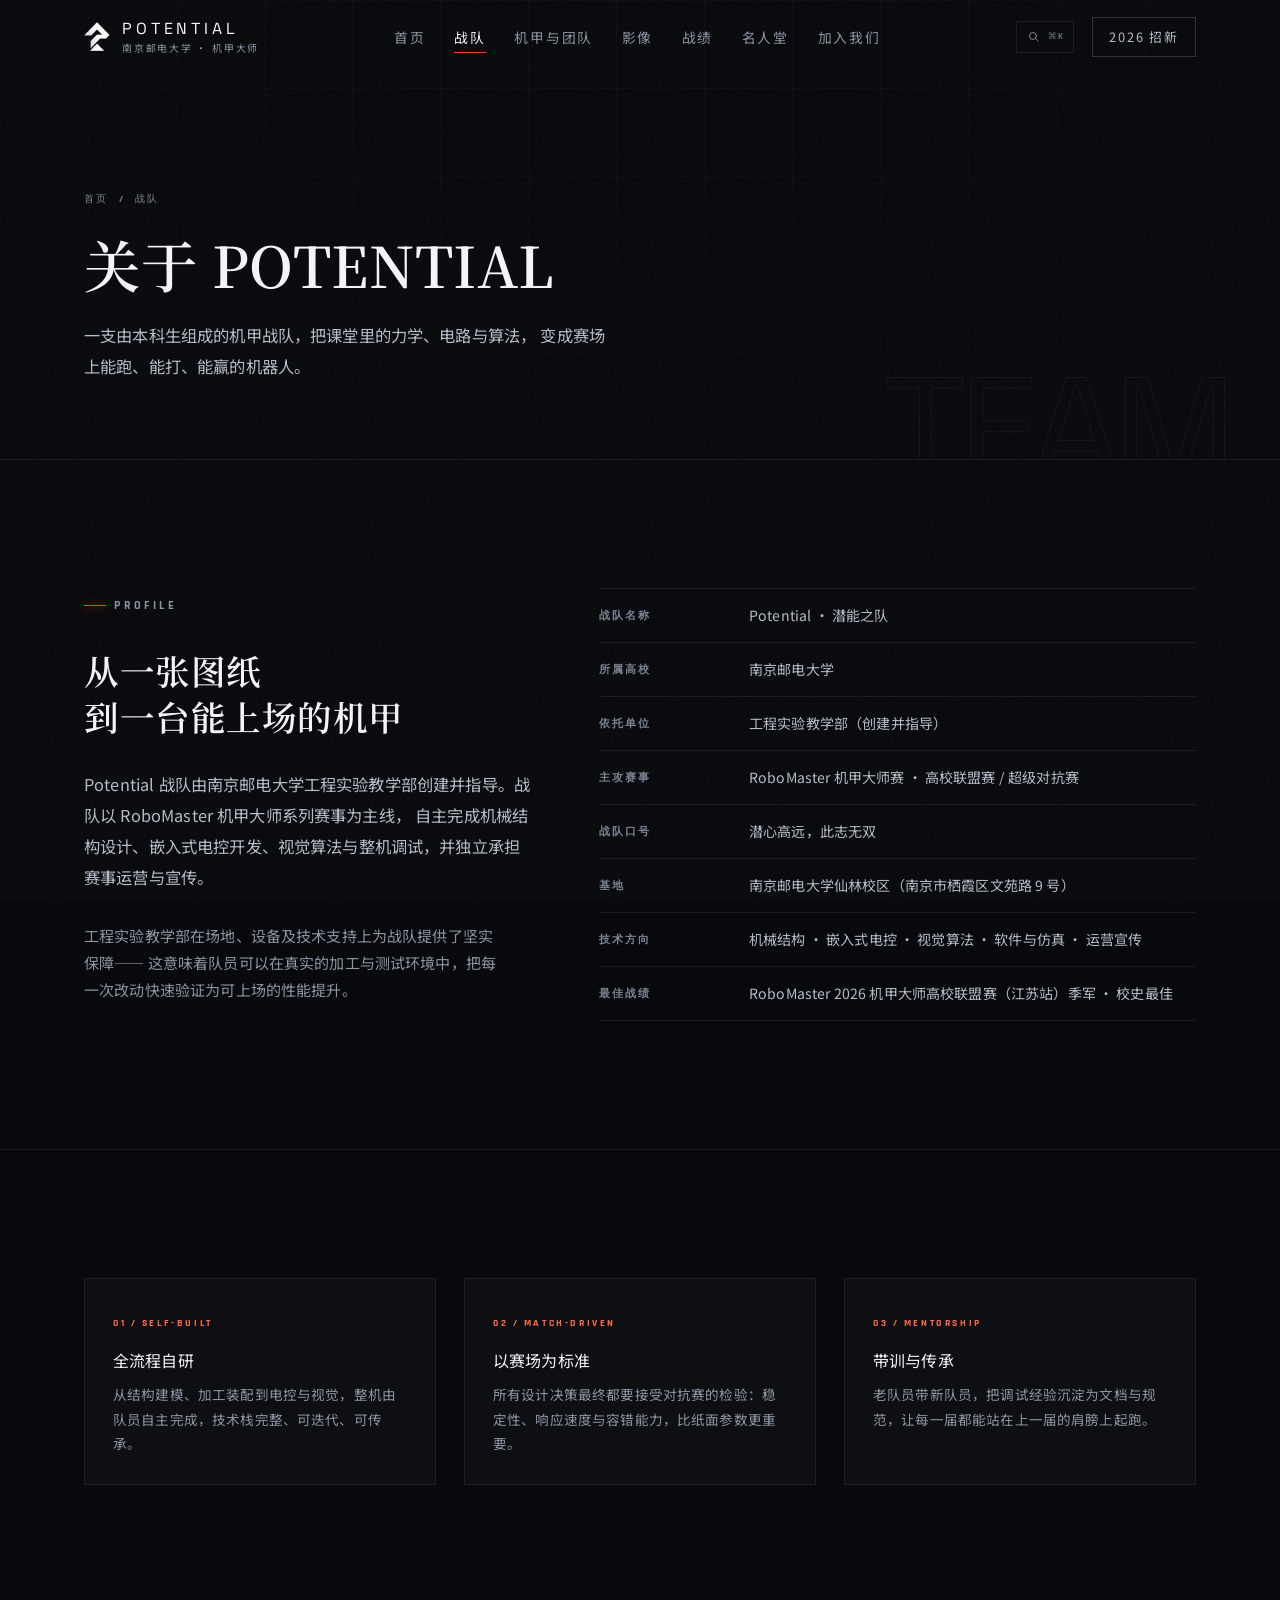
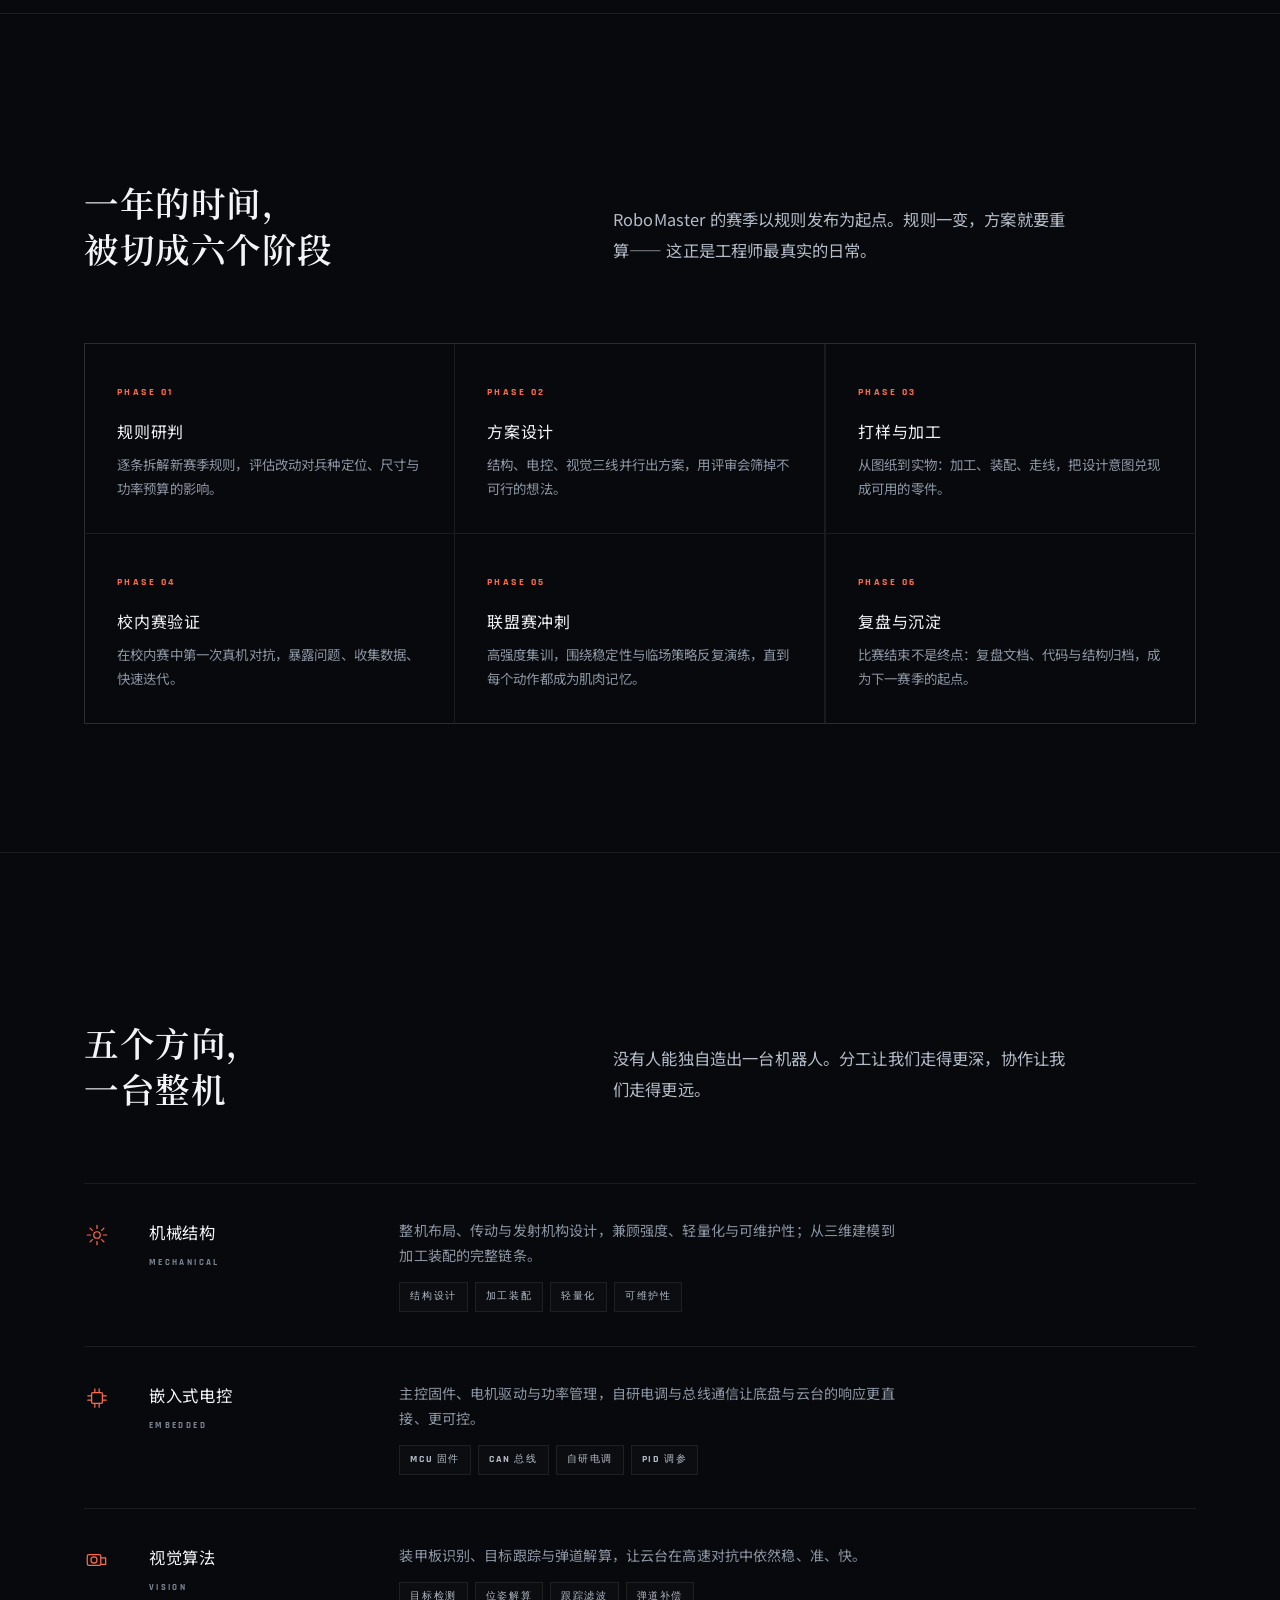
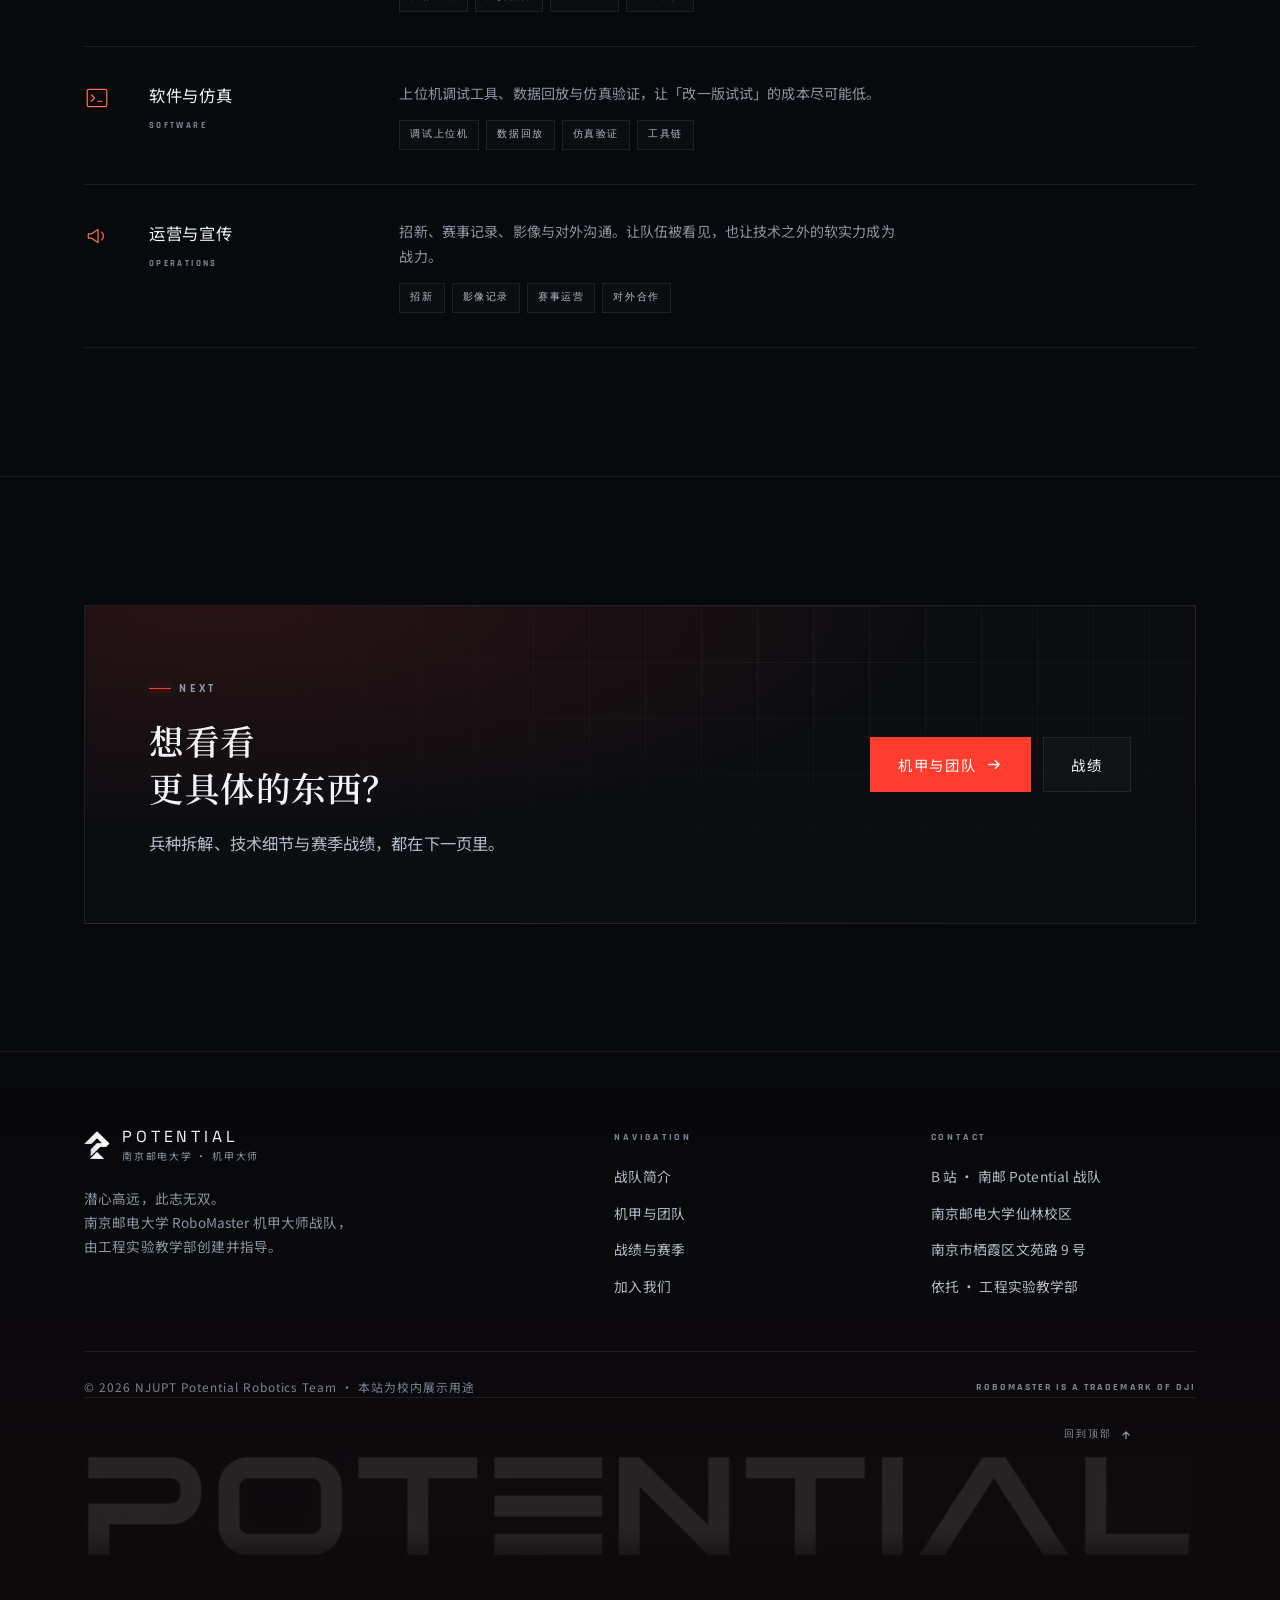
==== about.html @ e6efca3e "perf+a11y: remove CLS (hero layout final at first paint, reserve gallery height), image dimensions, " ====
<!DOCTYPE html>
<html lang="zh-CN">
<head>
<meta charset="utf-8" />
<meta name="viewport" content="width=device-width, initial-scale=1" />
<title>战队 · POTENTIAL 南京邮电大学机甲大师战队</title>
<meta name="description" content="POTENTIAL 战队简介：由南京邮电大学工程实验教学部创建并指导，全流程自研的 RoboMaster 机甲大师战队。技术方向、赛季节奏与组织方式。" />
<meta name="theme-color" content="#08090c" />
<meta property="og:title" content="战队 · POTENTIAL 南京邮电大学机甲大师战队" />
<meta property="og:description" content="POTENTIAL 战队简介：由南京邮电大学工程实验教学部创建并指导，全流程自研的 RoboMaster 机甲大师战队。技术方向、赛季节奏与组织方式。" />
<meta property="og:type" content="website" />
<meta property="og:site_name" content="POTENTIAL" />
<meta property="og:locale" content="zh_CN" />
<meta property="og:url" content="https://sharpry2006.github.io/Potential-Website/about.html" />
<meta property="og:image" content="https://sharpry2006.github.io/Potential-Website/assets/img/og-cover.jpg" />
<meta property="og:image:width" content="1200" />
<meta property="og:image:height" content="630" />
<meta property="og:image:alt" content="POTENTIAL · 南京邮电大学机甲大师战队" />
<meta name="twitter:card" content="summary_large_image" />
<meta name="twitter:title" content="战队 · POTENTIAL 南京邮电大学机甲大师战队" />
<meta name="twitter:description" content="POTENTIAL 战队简介：由南京邮电大学工程实验教学部创建并指导，全流程自研的 RoboMaster 机甲大师战队。技术方向、赛季节奏与组织方式。" />
<meta name="twitter:image" content="https://sharpry2006.github.io/Potential-Website/assets/img/og-cover.jpg" />
<link rel="canonical" href="https://sharpry2006.github.io/Potential-Website/about.html" />
<link rel="apple-touch-icon" href="assets/img/apple-touch-icon.png" />
<link rel="icon" href="data:image/svg+xml,%3Csvg xmlns='http://www.w3.org/2000/svg' viewBox='0 0 32 32'%3E%3Crect width='32' height='32' fill='%23090a0d'/%3E%3Cpath d='M9 24V8h7a5 5 0 0 1 0 10h-7' fill='none' stroke='%23ff3d2e' stroke-width='2.4' stroke-linecap='square'/%3E%3C/svg%3E" />
<link rel="preload" href="assets/fonts/ptsans-cn-regular.woff2" as="font" type="font/woff2" crossorigin />
<link rel="preload" href="assets/fonts/grotesk-latin.woff2" as="font" type="font/woff2" crossorigin />
<link rel="stylesheet" href="assets/css/style.css?v=3" />
</head>
<body>
<a class="skip-link" href="#main">跳到主要内容</a>
<div class="scroll-bar" aria-hidden="true"></div>

<header class="site-header">
  <div class="wrap">
    <nav class="nav" aria-label="主导航">
      <a class="brand" href="index.html" aria-label="POTENTIAL 战队首页">
        <img class="brand__mark" src="assets/img/logo-mark.png" alt="" width="26" height="29" />
        <span class="brand__text">
          <span class="brand__name">Potential</span>
          <span class="brand__sub">南京邮电大学 · 机甲大师</span>
        </span>
      </a>
      <ul class="nav__links">
        <li><a class="nav__link" href="index.html">首页</a></li>
        <li><a class="nav__link" href="about.html" aria-current="page">战队</a></li>
        <li><a class="nav__link" href="robots.html">机甲与团队</a></li>
        <li><a class="nav__link" href="gallery.html">影像</a></li>
        <li><a class="nav__link" href="results.html">战绩</a></li>
        <li><a class="nav__link" href="hall.html">名人堂</a></li>
        <li><a class="nav__link" href="join.html">加入我们</a></li>
      </ul>
      <div class="nav__end">
        <button class="nav__search" type="button" onclick="PotentialSearch.open()" aria-label="快速跳转">
          <svg viewBox="0 0 24 24" aria-hidden="true"><circle cx="11" cy="11" r="6.4"/><path d="M16 16l4.4 4.4"/></svg>
          <kbd>⌘K</kbd>
        </button>
        <a class="nav__cta" href="join.html">2026 招新</a>
        <button class="nav__toggle" type="button" aria-label="打开菜单" aria-expanded="false"><span></span></button>
      </div>
    </nav>
  </div>
</header>

<div class="nav__drawer" aria-label="移动端导航">
  <a href="index.html"><span>首页</span><span>01</span></a>
  <a href="about.html"><span>战队</span><span>02</span></a>
  <a href="robots.html"><span>机甲与团队</span><span>03</span></a>
  <a href="gallery.html"><span>影像</span><span>04</span></a>
  <a href="results.html"><span>战绩</span><span>05</span></a>
  <a href="hall.html"><span>名人堂</span><span>06</span></a>
  <a href="join.html"><span>加入我们</span><span>07</span></a>
</div>
<div class="page">
<main id="main">

  <section class="page-hero" data-watermark="Team">
    <div class="wrap">
      <div class="page-hero__inner">
        <nav class="crumbs" aria-label="面包屑">
          <a href="index.html">首页</a><span>/</span><span>战队</span>
        </nav>
        <h1 class="h1">关于 POTENTIAL</h1>
        <p class="lead page-hero__lead">
          一支由本科生组成的机甲战队，把课堂里的力学、电路与算法，
          变成赛场上能跑、能打、能赢的机器人。
        </p>
      </div>
    </div>
  </section>

  <section class="section">
    <div class="wrap">
      <div class="split">
        <div>
          <p class="eyebrow" data-reveal>Profile</p>
          <h2 class="h2 mt-m" data-reveal data-reveal-delay="60">从一张图纸<br />到一台能上场的机甲</h2>
          <p class="lead mt-m" data-reveal data-reveal-delay="120">
            Potential 战队由南京邮电大学工程实验教学部创建并指导。战队以 RoboMaster 机甲大师系列赛事为主线，
            自主完成机械结构设计、嵌入式电控开发、视觉算法与整机调试，并独立承担赛事运营与宣传。
          </p>
          <p class="mt-m dim" data-reveal data-reveal-delay="180" style="max-width:52ch">
            工程实验教学部在场地、设备及技术支持上为战队提供了坚实保障——
            这意味着队员可以在真实的加工与测试环境中，把每一次改动快速验证为可上场的性能提升。
          </p>
        </div>
        <ul class="spec-list" data-reveal data-reveal-delay="120">
          <li><b>战队名称</b><span>Potential · 潜能之队</span></li>
          <li><b>所属高校</b><span>南京邮电大学</span></li>
          <li><b>依托单位</b><span>工程实验教学部（创建并指导）</span></li>
          <li><b>主攻赛事</b><span>RoboMaster 机甲大师赛 · 高校联盟赛 / 超级对抗赛</span></li>
          <li><b>战队口号</b><span>潜心高远，此志无双</span></li>
          <li><b>基地</b><span>南京邮电大学仙林校区（南京市栖霞区文苑路 9 号）</span></li>
          <li><b>技术方向</b><span>机械结构 · 嵌入式电控 · 视觉算法 · 软件与仿真 · 运营宣传</span></li>
          <li><b>最佳战绩</b><span>RoboMaster 2026 机甲大师高校联盟赛（江苏站）季军 · 校史最佳</span></li>
        </ul>
      </div>
    </div>
  </section>

  <section class="section section--line">
    <div class="wrap">
      <div class="feature-row">
        <div class="feature" data-reveal>
          <span class="feature__k">01 / Self-built</span>
          <h3>全流程自研</h3>
          <p>从结构建模、加工装配到电控与视觉，整机由队员自主完成，技术栈完整、可迭代、可传承。</p>
        </div>
        <div class="feature" data-reveal data-reveal-delay="70">
          <span class="feature__k">02 / Match-driven</span>
          <h3>以赛场为标准</h3>
          <p>所有设计决策最终都要接受对抗赛的检验：稳定性、响应速度与容错能力，比纸面参数更重要。</p>
        </div>
        <div class="feature" data-reveal data-reveal-delay="140">
          <span class="feature__k">03 / Mentorship</span>
          <h3>带训与传承</h3>
          <p>老队员带新队员，把调试经验沉淀为文档与规范，让每一届都能站在上一届的肩膀上起跑。</p>
        </div>
      </div>
    </div>
  </section>

  <section class="section section--line">
    <div class="wrap">
      <div class="sec-head">
        <div>
          <span class="sec-head__index" data-reveal>赛季节奏</span>
          <h2 class="h2" data-reveal data-reveal-delay="60">一年的时间，<br />被切成六个阶段</h2>
        </div>
        <div class="sec-head__right">
          <p class="lead" data-reveal data-reveal-delay="120">
            RoboMaster 的赛季以规则发布为起点。规则一变，方案就要重算——
            这正是工程师最真实的日常。
          </p>
        </div>
      </div>

      <div class="steps">
        <div class="step" data-reveal><span class="step__no">PHASE 01</span><h3>规则研判</h3><p>逐条拆解新赛季规则，评估改动对兵种定位、尺寸与功率预算的影响。</p></div>
        <div class="step" data-reveal data-reveal-delay="50"><span class="step__no">PHASE 02</span><h3>方案设计</h3><p>结构、电控、视觉三线并行出方案，用评审会筛掉不可行的想法。</p></div>
        <div class="step" data-reveal data-reveal-delay="100"><span class="step__no">PHASE 03</span><h3>打样与加工</h3><p>从图纸到实物：加工、装配、走线，把设计意图兑现成可用的零件。</p></div>
        <div class="step" data-reveal><span class="step__no">PHASE 04</span><h3>校内赛验证</h3><p>在校内赛中第一次真机对抗，暴露问题、收集数据、快速迭代。</p></div>
        <div class="step" data-reveal data-reveal-delay="50"><span class="step__no">PHASE 05</span><h3>联盟赛冲刺</h3><p>高强度集训，围绕稳定性与临场策略反复演练，直到每个动作都成为肌肉记忆。</p></div>
        <div class="step" data-reveal data-reveal-delay="100"><span class="step__no">PHASE 06</span><h3>复盘与沉淀</h3><p>比赛结束不是终点：复盘文档、代码与结构归档，成为下一赛季的起点。</p></div>
      </div>
    </div>
  </section>

  <section class="section section--line">
    <div class="wrap">
      <div class="sec-head">
        <div>
          <span class="sec-head__index" data-reveal>技术方向</span>
          <h2 class="h2" data-reveal data-reveal-delay="60">五个方向，<br />一台整机</h2>
        </div>
        <div class="sec-head__right">
          <p class="lead" data-reveal data-reveal-delay="120">
            没有人能独自造出一台机器人。分工让我们走得更深，协作让我们走得更远。
          </p>
        </div>
      </div>
      <div>
        <div class="disc" data-reveal>
          <span class="disc__icon"><svg viewBox="0 0 24 24" aria-hidden="true"><circle cx="12" cy="12" r="3"/><path d="M12 3v3M12 18v3M3 12h3M18 12h3M5.6 5.6l2.1 2.1M16.3 16.3l2.1 2.1M18.4 5.6l-2.1 2.1M7.7 16.3l-2.1 2.1"/></svg></span>
          <div class="disc__name"><h3>机械结构</h3><span>Mechanical</span></div>
          <div class="disc__body">
            <p>整机布局、传动与发射机构设计，兼顾强度、轻量化与可维护性；从三维建模到加工装配的完整链条。</p>
            <div class="chips"><span class="chip">结构设计</span><span class="chip">加工装配</span><span class="chip">轻量化</span><span class="chip">可维护性</span></div>
          </div>
        </div>
        <div class="disc" data-reveal>
          <span class="disc__icon"><svg viewBox="0 0 24 24" aria-hidden="true"><rect x="7" y="7" width="10" height="10" rx="1.2"/><path d="M10 3.5v3.5M14 3.5v3.5M10 17v3.5M14 17v3.5M3.5 10H7M3.5 14H7M17 10h3.5M17 14h3.5"/></svg></span>
          <div class="disc__name"><h3>嵌入式电控</h3><span>Embedded</span></div>
          <div class="disc__body">
            <p>主控固件、电机驱动与功率管理，自研电调与总线通信让底盘与云台的响应更直接、更可控。</p>
            <div class="chips"><span class="chip">MCU 固件</span><span class="chip">CAN 总线</span><span class="chip">自研电调</span><span class="chip">PID 调参</span></div>
          </div>
        </div>
        <div class="disc" data-reveal>
          <span class="disc__icon"><svg viewBox="0 0 24 24" aria-hidden="true"><rect x="3" y="7" width="12.5" height="10" rx="1.5"/><circle cx="9.2" cy="12" r="2.8"/><path d="M15.5 10H20v6h-4.5"/></svg></span>
          <div class="disc__name"><h3>视觉算法</h3><span>Vision</span></div>
          <div class="disc__body">
            <p>装甲板识别、目标跟踪与弹道解算，让云台在高速对抗中依然稳、准、快。</p>
            <div class="chips"><span class="chip">目标检测</span><span class="chip">位姿解算</span><span class="chip">跟踪滤波</span><span class="chip">弹道补偿</span></div>
          </div>
        </div>
        <div class="disc" data-reveal>
          <span class="disc__icon"><svg viewBox="0 0 24 24" aria-hidden="true"><rect x="3" y="4" width="18" height="16" rx="1.5"/><path d="M7 9.2l2.8 2.8L7 14.8M12.6 15h4"/></svg></span>
          <div class="disc__name"><h3>软件与仿真</h3><span>Software</span></div>
          <div class="disc__body">
            <p>上位机调试工具、数据回放与仿真验证，让「改一版试试」的成本尽可能低。</p>
            <div class="chips"><span class="chip">调试上位机</span><span class="chip">数据回放</span><span class="chip">仿真验证</span><span class="chip">工具链</span></div>
          </div>
        </div>
        <div class="disc" data-reveal>
          <span class="disc__icon"><svg viewBox="0 0 24 24" aria-hidden="true"><path d="M4 10v4h3l6 4V6L7 10H4z"/><path d="M16.5 8.5a5 5 0 0 1 0 7"/></svg></span>
          <div class="disc__name"><h3>运营与宣传</h3><span>Operations</span></div>
          <div class="disc__body">
            <p>招新、赛事记录、影像与对外沟通。让队伍被看见，也让技术之外的软实力成为战力。</p>
            <div class="chips"><span class="chip">招新</span><span class="chip">影像记录</span><span class="chip">赛事运营</span><span class="chip">对外合作</span></div>
          </div>
        </div>
      </div>
    </div>
  </section>

  <section class="section section--line">
    <div class="wrap">
      <div class="join-panel" data-reveal>
        <div class="join-panel__grid" aria-hidden="true"></div>
        <div class="join-panel__inner">
          <div>
            <p class="eyebrow">Next</p>
            <h2 class="h2" style="margin-top:18px">想看看<br />更具体的东西？</h2>
            <p class="lead" style="margin-top:18px;max-width:42ch">
              兵种拆解、技术细节与赛季战绩，都在下一页里。
            </p>
          </div>
          <div style="display:flex;flex-wrap:wrap;gap:12px;justify-content:flex-end">
            <a class="btn btn--primary" href="robots.html">机甲与团队<svg class="arrow" viewBox="0 0 16 16" fill="none" aria-hidden="true"><path d="M2 8h11M9 4l4 4-4 4" stroke="currentColor" stroke-width="1.4" stroke-linecap="round" stroke-linejoin="round"/></svg></a>
            <a class="btn btn--ghost" href="results.html">战绩</a>
          </div>
        </div>
      </div>
    </div>
  </section>

</main>

<footer class="site-footer">
  <div class="wrap">
    <div class="footer-grid">
      <div class="footer-brand">
        <a class="brand" href="index.html">
          <img class="brand__mark" src="assets/img/logo-mark.png" alt="" width="26" height="29" />
          <span class="brand__text">
            <span class="brand__name">Potential</span>
            <span class="brand__sub">南京邮电大学 · 机甲大师</span>
          </span>
        </a>
        <p>潜心高远，此志无双。<br />南京邮电大学 RoboMaster 机甲大师战队，由工程实验教学部创建并指导。</p>
      </div>
      <div class="footer-col">
        <h4>Navigation</h4>
        <ul>
          <li><a href="about.html">战队简介</a></li>
          <li><a href="robots.html">机甲与团队</a></li>
          <li><a href="results.html">战绩与赛季</a></li>
          <li><a href="join.html">加入我们</a></li>
        </ul>
      </div>
      <div class="footer-col">
        <h4>Contact</h4>
        <ul>
          <li><a href="https://space.bilibili.com/3546863781283927" target="_blank" rel="noopener">B 站 · 南邮 Potential 战队</a></li>
          <li><span>南京邮电大学仙林校区</span></li>
          <li><span>南京市栖霞区文苑路 9 号</span></li>
          <li><span>依托 · 工程实验教学部</span></li>
        </ul>
      </div>
    </div>
    <div class="footer-bottom">
      <span>© <span data-year>2026</span> NJUPT Potential Robotics Team · 本站为校内展示用途</span>
      <span class="footer-bottom__note">RoBoMaster is a trademark of DJI</span>
    </div>

    <div class="footer-wordmark">
      <a class="footer-top" href="#top">回到顶部
        <svg viewBox="0 0 16 16" aria-hidden="true"><path d="M8 13V4M4 8l4-4 4 4"/></svg>
      </a>
      <img src="assets/img/logo-word-2x.png" alt="" aria-hidden="true" width="2240" height="260" loading="lazy" decoding="async" />
    </div>
  </div>
</footer>
</div>

<script src="assets/js/palette.js?v=3" defer></script>
<script src="assets/js/site.js?v=3" defer></script>
<script src="assets/js/gallery.js?v=3" defer></script>
</body>
</html>
---- assets/css/style.css ----
/* ==========================================================================
   POTENTIAL — 南京邮电大学机甲大师战队
   Design system / global stylesheet
   ========================================================================== */

/* ---------- Fonts (self-hosted, subset) ---------- */
@font-face {
  font-family: 'PTSans';
  src: url('../fonts/ptsans-cn-regular.woff2') format('woff2');
  font-weight: 400;
  font-display: swap;
}
@font-face {
  font-family: 'PTSans';
  src: url('../fonts/ptsans-cn-bold.woff2') format('woff2');
  font-weight: 700;
  font-display: swap;
}
@font-face {
  font-family: 'PTSerif';
  src: url('../fonts/ptserif-cn-semibold.woff2') format('woff2');
  font-weight: 600;
  font-display: swap;
}
@font-face {
  font-family: 'PTGrotesk';
  src: url('../fonts/grotesk-latin.woff2') format('woff2');
  font-weight: 700;
  font-display: swap;
}
@font-face {
  font-family: 'PTNum';
  src: url('../fonts/rajdhani-latin.woff2') format('woff2');
  font-weight: 400 700;
  font-stretch: 100%;
  font-display: swap;
}

/* ---------- Tokens ---------- */
:root {
  /* palette */
  --ink-900: #050608;
  --ink-800: #08090c;
  --ink-700: #0b0d11;
  --ink-600: #101318;
  --ink-500: #161a20;

  --txt-100: #f2f4f7;
  --txt-200: #dfe3e9;
  --txt-300: #b3bcc8;
  --txt-400: #8b95a3;
  --txt-500: #7a8493; /* AA: 5.3:1 on ink-800, 4.6:1 on ink-500 (was #616b78, 3.7:1) */

  --accent: #ff3d2e;
  --accent-soft: #ff6b4a;
  --accent-deep: #b81f14;
  --cool: #6fd1ff;

  --line: rgba(255, 255, 255, 0.075);
  --line-strong: rgba(255, 255, 255, 0.16);
  --line-accent: rgba(255, 61, 46, 0.45);
  --hairline: rgba(255, 255, 255, 0.045);

  /* 层次与光感 */
  --shadow-soft: 0 24px 60px -30px rgba(0, 0, 0, 0.9);
  --shadow-lift: 0 34px 80px -36px rgba(0, 0, 0, 0.95);
  --glow-accent: 0 0 60px -12px rgba(255, 61, 46, 0.34);
  --blur-glass: saturate(150%) blur(20px);

  --panel: rgba(255, 255, 255, 0.028);
  --panel-2: rgba(255, 255, 255, 0.05);

  /* type */
  --font-cn: 'PTSans', 'PingFang SC', 'HarmonyOS Sans SC', 'Microsoft YaHei',
    'Source Han Sans SC', 'Noto Sans CJK SC', system-ui, sans-serif;
  --font-serif: 'PTSerif', 'Songti SC', 'Source Han Serif SC', 'Noto Serif CJK SC', serif;
  --font-en: 'PTGrotesk', 'PTSans', ui-sans-serif, system-ui, sans-serif;
  --font-num: 'PTNum', 'PTGrotesk', ui-sans-serif, system-ui, sans-serif;

  --fs-display: clamp(3.4rem, 11.2vw, 10.5rem);
  --fs-h1: clamp(2.1rem, 4.4vw, 3.6rem);
  --fs-h2: clamp(1.55rem, 2.7vw, 2.35rem);
  --fs-h3: clamp(1.12rem, 1.5vw, 1.32rem);
  --fs-lead: clamp(1.02rem, 1.16vw, 1.2rem);
  --fs-body: clamp(0.94rem, 0.98vw, 1rem);
  --fs-sm: 0.845rem;
  --fs-xs: 0.75rem;

  /* metrics */
  --wrap: 1240px;
  --wrap-narrow: 900px;
  --pad-x: clamp(20px, 5vw, 64px);
  --sec-y: clamp(76px, 10vw, 152px);
  --radius: 2px;

  --ease-out: cubic-bezier(0.16, 1, 0.3, 1);
  --ease-inout: cubic-bezier(0.65, 0, 0.35, 1);
  --dur: 0.7s;
}

/* ---------- Reset ---------- */
*,
*::before,
*::after {
  box-sizing: border-box;
}
html {
  -webkit-text-size-adjust: 100%;
  scroll-behavior: smooth;
}
body {
  margin: 0;
  background: var(--ink-800);
  color: var(--txt-300);
  font-family: var(--font-cn);
  font-size: var(--fs-body);
  line-height: 1.78;
  font-weight: 400;
  letter-spacing: 0.01em;
  -webkit-font-smoothing: antialiased;
  -moz-osx-font-smoothing: grayscale;
  overflow-x: hidden;
  text-rendering: optimizeLegibility;
}
img,
svg {
  display: block;
  max-width: 100%;
}
img[loading='lazy'] {
  background: linear-gradient(110deg, rgba(255, 255, 255, 0.03), rgba(255, 255, 255, 0.06));
}
a {
  color: inherit;
  text-decoration: none;
}
button {
  font: inherit;
  color: inherit;
  background: none;
  border: 0;
  cursor: pointer;
}
h1,
h2,
h3,
h4,
p,
figure,
blockquote {
  margin: 0;
}
ul,
ol {
  margin: 0;
  padding: 0;
  list-style: none;
}
::selection {
  background: rgba(255, 61, 46, 0.32);
  color: #fff;
}

/* 后台相关提示：默认隐藏，探测到后端才显示（避免纯静态托管时闪出死链） */
.js-admin-only {
  display: none !important;
}
body.has-admin .js-admin-only {
  display: revert !important;
}
/* 公开版文案：默认显示，检测到后端时隐藏（避免和“去后台”重复） */
body.has-admin .js-public-only {
  display: none !important;
}

/* hidden 属性必须能压过作者样式的 display（否则 .login-screen{display:grid} 会让它一直显示） */
[hidden] {
  display: none !important;
}
/* 首页轮播信息条：未挂载时保留占位（仅隐藏不移除），避免 JS 挂载后把下方内容推开造成 CLS */
.hero__photo[hidden] {
  display: flex !important;
  visibility: hidden;
}

/* ---------- Ambient background layers ---------- */
body::before {
  /* fine grid */
  content: '';
  position: fixed;
  inset: 0;
  z-index: 0;
  pointer-events: none;
  background-image: linear-gradient(to right, rgba(255, 255, 255, 0.028) 1px, transparent 1px),
    linear-gradient(to bottom, rgba(255, 255, 255, 0.028) 1px, transparent 1px);
  background-size: 88px 88px;
  mask-image: radial-gradient(ellipse 100% 70% at 50% 0%, #000 20%, transparent 78%);
  -webkit-mask-image: radial-gradient(ellipse 100% 70% at 50% 0%, #000 20%, transparent 78%);
}
body::after {
  /* film grain */
  content: '';
  position: fixed;
  inset: 0;
  z-index: 1;
  pointer-events: none;
  opacity: 0.035;
  background-image: url("data:image/svg+xml,%3Csvg xmlns='http://www.w3.org/2000/svg' width='140' height='140'%3E%3Cfilter id='n'%3E%3CfeTurbulence type='fractalNoise' baseFrequency='0.85' numOctaves='3'/%3E%3C/filter%3E%3Crect width='140' height='140' filter='url(%23n)'/%3E%3C/svg%3E");
}
.page {
  position: relative;
  z-index: 2;
}

/* ---------- Layout helpers ---------- */
.wrap {
  width: 100%;
  max-width: var(--wrap);
  margin-inline: auto;
  padding-inline: var(--pad-x);
}
.wrap-narrow {
  max-width: var(--wrap-narrow);
}
.section {
  position: relative;
  padding-block: var(--sec-y);
}
.section--tight {
  padding-block: clamp(56px, 7vw, 96px);
}
.section--line {
  border-top: 1px solid var(--line);
}

/* ---------- Type utilities ---------- */
.eyebrow {
  display: inline-flex;
  align-items: center;
  gap: 0.7em;
  font-family: var(--font-num);
  font-size: var(--fs-xs);
  font-weight: 600;
  letter-spacing: 0.28em;
  text-transform: uppercase;
  color: var(--txt-400);
}
.eyebrow::before {
  content: '';
  width: 22px;
  height: 1px;
  background: var(--accent);
  box-shadow: 0 0 10px var(--accent);
}
.eyebrow--plain::before {
  display: none;
}
.display {
  font-family: var(--font-en);
  font-size: var(--fs-display);
  font-weight: 700;
  line-height: 0.86;
  letter-spacing: -0.045em;
  color: var(--txt-100);
  text-transform: uppercase;
}
.h1,
.h2,
.hero__cn,
.quote-band__text {
  text-wrap: balance;
}
.h1 {
  font-family: var(--font-serif);
  font-size: var(--fs-h1);
  font-weight: 600;
  line-height: 1.2;
  letter-spacing: 0.01em;
  color: var(--txt-100);
}
.h2 {
  font-family: var(--font-serif);
  font-size: var(--fs-h2);
  font-weight: 600;
  line-height: 1.34;
  letter-spacing: 0.015em;
  color: var(--txt-100);
}
.h3 {
  font-size: var(--fs-h3);
  font-weight: 400;
  line-height: 1.5;
  color: var(--txt-100);
}
.lead {
  font-size: var(--fs-lead);
  line-height: 1.9;
  color: var(--txt-300);
  font-weight: 400;
  text-wrap: pretty;
}
.dim {
  color: var(--txt-400);
}
.num {
  font-family: var(--font-num);
  font-weight: 600;
  font-variant-numeric: tabular-nums;
  letter-spacing: 0.02em;
}

/* ---------- Buttons ---------- */
.btn {
  position: relative;
  display: inline-flex;
  align-items: center;
  gap: 0.75em;
  padding: 0.95em 1.9em;
  font-family: var(--font-cn);
  font-size: 0.9rem;
  font-weight: 400;
  letter-spacing: 0.12em;
  color: var(--txt-100);
  border: 1px solid var(--line-strong);
  background: rgba(255, 255, 255, 0.02);
  overflow: hidden;
  isolation: isolate;
  transition: color 0.4s var(--ease-out), border-color 0.4s var(--ease-out),
    transform 0.5s var(--ease-out);
}
.btn::before {
  content: '';
  position: absolute;
  inset: 0;
  z-index: -1;
  background: var(--accent);
  transform: translateY(101%);
  transition: transform 0.55s var(--ease-out);
}
.btn:hover {
  color: #fff;
  border-color: var(--accent);
  transform: translateY(-2px);
}
.btn:hover::before {
  transform: translateY(0);
}
.btn .arrow {
  width: 15px;
  height: 15px;
  transition: transform 0.45s var(--ease-out);
}
.btn:hover .arrow {
  transform: translateX(4px);
}
.btn--primary {
  border-color: var(--accent);
  background: var(--accent);
  color: #fff;
}
.btn--primary::before {
  background: var(--ink-900);
}
.btn--primary:hover {
  border-color: var(--ink-900);
}
.btn--ghost {
  border-color: var(--line);
}

/* text link with underline sweep */
.tlink {
  position: relative;
  display: inline-flex;
  align-items: center;
  gap: 0.5em;
  font-size: var(--fs-sm);
  letter-spacing: 0.1em;
  color: var(--txt-200);
  padding-bottom: 3px;
}
.tlink::after {
  content: '';
  position: absolute;
  left: 0;
  bottom: 0;
  width: 100%;
  height: 1px;
  background: currentColor;
  transform: scaleX(0);
  transform-origin: left;
  transition: transform 0.5s var(--ease-out);
  opacity: 0.5;
}
.tlink:hover {
  color: var(--accent-soft);
}
.tlink:hover::after {
  transform: scaleX(1);
}

/* ==========================================================================
   Header / navigation
   ========================================================================== */
.site-header {
  position: fixed;
  inset: 0 0 auto 0;
  z-index: 90;
  transition: background 0.5s var(--ease-out), border-color 0.5s var(--ease-out),
    backdrop-filter 0.5s;
  border-bottom: 1px solid transparent;
}
.site-header.is-stuck {
  background: rgba(6, 7, 10, 0.78);
  backdrop-filter: blur(18px) saturate(140%);
  -webkit-backdrop-filter: blur(18px) saturate(140%);
  border-bottom-color: var(--line);
}
.nav {
  display: flex;
  align-items: center;
  justify-content: space-between;
  gap: 24px;
  height: 74px;
}
.brand {
  display: inline-flex;
  align-items: center;
  gap: 12px;
  flex-shrink: 0;
}
.brand__mark {
  width: 26px;
  height: auto;
  flex-shrink: 0;
}
.brand__text {
  display: flex;
  flex-direction: column;
  line-height: 1.05;
}
.brand__name {
  font-family: var(--font-en);
  font-size: 1rem;
  font-weight: 700;
  letter-spacing: 0.24em;
  color: var(--txt-100);
  text-transform: uppercase;
}
.brand__sub {
  font-size: 0.62rem;
  letter-spacing: 0.18em;
  color: var(--txt-400);
  margin-top: 5px;
}
.nav__links {
  display: flex;
  align-items: center;
  gap: clamp(14px, 2.2vw, 34px);
}
.nav__link {
  position: relative;
  font-size: 0.86rem;
  letter-spacing: 0.14em;
  color: var(--txt-400);
  padding: 6px 0;
  transition: color 0.35s;
}
.nav__link::after {
  content: '';
  position: absolute;
  left: 0;
  bottom: 0;
  width: 100%;
  height: 1px;
  background: var(--accent);
  transform: scaleX(0);
  transform-origin: left;
  transition: transform 0.45s var(--ease-out);
}
.nav__link:hover,
.nav__link[aria-current='page'] {
  color: var(--txt-100);
}
.nav__link:hover::after,
.nav__link[aria-current='page']::after {
  transform: scaleX(1);
}
.nav__end {
  display: flex;
  align-items: center;
  gap: 16px;
  flex-shrink: 0;
}
.nav__cta {
  padding: 0.62em 1.25em;
  font-size: 0.8rem;
  letter-spacing: 0.14em;
  border: 1px solid var(--line-strong);
  transition: border-color 0.4s, background 0.4s, color 0.4s;
}
.nav__cta:hover {
  background: var(--accent);
  border-color: var(--accent);
  color: #fff;
}
.nav__toggle {
  display: none;
  width: 42px;
  height: 42px;
  border: 1px solid var(--line);
  align-items: center;
  justify-content: center;
}
.nav__toggle span {
  position: relative;
  width: 16px;
  height: 1px;
  background: var(--txt-200);
  transition: transform 0.4s var(--ease-out), background 0.4s;
}
.nav__toggle span::before,
.nav__toggle span::after {
  content: '';
  position: absolute;
  left: 0;
  width: 16px;
  height: 1px;
  background: inherit;
  transition: transform 0.4s var(--ease-out);
}
.nav__toggle span::before {
  top: -5px;
}
.nav__toggle span::after {
  top: 5px;
}
body.nav-open .nav__toggle span {
  background: transparent;
}
body.nav-open .nav__toggle span::before {
  transform: translateY(5px) rotate(45deg);
}
body.nav-open .nav__toggle span::after {
  transform: translateY(-5px) rotate(-45deg);
}

/* mobile drawer */
.nav__drawer {
  display: none;
  position: fixed;
  inset: 74px 0 auto 0;
  z-index: 89;
  background: rgba(6, 7, 10, 0.97);
  backdrop-filter: blur(20px);
  border-bottom: 1px solid var(--line);
  padding: 18px var(--pad-x) 32px;
  transform: translateY(-12px);
  opacity: 0;
  pointer-events: none;
  transition: opacity 0.4s var(--ease-out), transform 0.4s var(--ease-out);
}
body.nav-open .nav__drawer {
  opacity: 1;
  transform: translateY(0);
  pointer-events: auto;
}
.nav__drawer a {
  display: flex;
  justify-content: space-between;
  align-items: baseline;
  padding: 16px 0;
  border-bottom: 1px solid var(--line);
  font-size: 1rem;
  color: var(--txt-200);
}
.nav__drawer a span:last-child {
  font-family: var(--font-num);
  font-size: 0.7rem;
  color: var(--txt-500);
  letter-spacing: 0.2em;
}

/* scroll progress */
.scroll-bar {
  position: fixed;
  top: 0;
  left: 0;
  height: 2px;
  width: 100%;
  z-index: 95;
  transform-origin: left;
  transform: scaleX(0);
  background: linear-gradient(90deg, var(--accent), var(--accent-soft));
  box-shadow: 0 0 14px rgba(255, 61, 46, 0.7);
}

/* ==========================================================================
   Hero
   ========================================================================== */
.hero {
  position: relative;
  min-height: 100svh;
  display: flex;
  align-items: center;
  padding-top: 118px;
  padding-bottom: 80px;
  overflow: hidden;
}
#hero-canvas {
  position: absolute;
  inset: 0;
  width: 100%;
  height: 100%;
  z-index: 0;
  opacity: 0.55;
  pointer-events: none;
}
.hero__glow {
  position: absolute;
  z-index: 0;
  pointer-events: none;
  width: 78vw;
  height: 78vw;
  max-width: 1100px;
  max-height: 1100px;
  right: -22vw;
  top: -28vw;
  background: radial-gradient(circle at 50% 50%, rgba(255, 61, 46, 0.16), transparent 62%);
  filter: blur(20px);
}
.hero__inner {
  position: relative;
  z-index: 2;
  display: grid;
  grid-template-columns: minmax(0, 1.06fr) minmax(0, 0.94fr);
  align-items: center;
  gap: clamp(24px, 4vw, 64px);
  width: 100%;
}
.hero__eyebrow {
  margin-bottom: clamp(18px, 2.4vw, 30px);
}
.hero__title {
  position: relative;
}
.hero__logo {
  display: block;
  width: min(100%, 620px);
  margin-left: -0.02em;
}
.hero__logo img {
  display: block;
  width: 100%;
  height: auto;
  filter: drop-shadow(0 2px 26px rgba(0, 0, 0, 0.75)) drop-shadow(0 0 70px rgba(255, 255, 255, 0.07));
}
.sr-only {
  position: absolute;
  width: 1px;
  height: 1px;
  padding: 0;
  margin: -1px;
  overflow: hidden;
  clip: rect(0 0 0 0);
  white-space: nowrap;
  border: 0;
}
.hero__cn {
  display: block;
  margin-top: clamp(16px, 2vw, 26px);
  font-size: clamp(1.05rem, 1.75vw, 1.44rem);
  font-weight: 400;
  letter-spacing: 0.34em;
  color: var(--txt-300);
}
.hero__rule {
  display: flex;
  align-items: center;
  gap: 14px;
  margin: clamp(22px, 3vw, 34px) 0 clamp(18px, 2.4vw, 26px);
}
.hero__rule-line {
  height: 1px;
  flex: 1;
  max-width: 240px;
  background: linear-gradient(90deg, var(--line-accent), transparent);
}
.hero__rule-tag {
  font-family: var(--font-num);
  font-size: var(--fs-xs);
  letter-spacing: 0.32em;
  color: var(--accent);
  text-transform: uppercase;
}
.hero__desc {
  max-width: 46ch;
  font-size: var(--fs-lead);
  line-height: 1.9;
  color: var(--txt-300);
}
.hero__actions {
  display: flex;
  flex-wrap: wrap;
  align-items: center;
  gap: 14px;
  margin-top: clamp(28px, 3.4vw, 44px);
}
.hero__meta {
  display: flex;
  flex-wrap: wrap;
  gap: clamp(18px, 3vw, 46px);
  margin-top: clamp(38px, 5vw, 62px);
  padding-top: clamp(20px, 2.6vw, 28px);
  border-top: 1px solid var(--line);
}
.hero__meta-item dt {
  font-family: var(--font-num);
  font-size: 0.66rem;
  letter-spacing: 0.28em;
  color: var(--txt-500);
  text-transform: uppercase;
  margin-bottom: 8px;
}
.hero__meta-item dd {
  margin: 0;
  font-size: 0.95rem;
  color: var(--txt-200);
  letter-spacing: 0.04em;
}
.hero__meta-item dd b {
  font-family: var(--font-num);
  font-size: 1.32rem;
  font-weight: 600;
  color: var(--accent-soft);
  letter-spacing: 0.04em;
  margin-right: 4px;
}

/* blueprint panel */
.blueprint {
  position: relative;
  aspect-ratio: 1 / 1.06;
  width: 100%;
  max-width: clamp(440px, 40vw, 660px);
  margin-inline: auto;
}
.blueprint::before {
  content: '';
  position: absolute;
  inset: 0;
  border: 1px solid var(--line);
  background-image: linear-gradient(to right, rgba(255, 255, 255, 0.035) 1px, transparent 1px),
    linear-gradient(to bottom, rgba(255, 255, 255, 0.035) 1px, transparent 1px);
  background-size: 34px 34px;
  mask-image: radial-gradient(circle at 50% 50%, #000 40%, transparent 82%);
  -webkit-mask-image: radial-gradient(circle at 50% 50%, #000 40%, transparent 82%);
}
.blueprint::after {
  content: '';
  position: absolute;
  inset: 14px;
  border: 1px dashed rgba(255, 255, 255, 0.07);
  pointer-events: none;
}
.blueprint__svg {
  position: absolute;
  inset: 0;
  width: 100%;
  height: 100%;
  padding: 9%;
  overflow: visible;
}
.blueprint__scan {
  position: absolute;
  inset: 0;
  pointer-events: none;
  background: linear-gradient(
    to bottom,
    transparent 0%,
    rgba(255, 61, 46, 0.06) 46%,
    rgba(255, 61, 46, 0.16) 50%,
    rgba(255, 61, 46, 0.06) 54%,
    transparent 100%
  );
  background-size: 100% 46%;
  animation: scan 7.5s var(--ease-inout) infinite;
  mix-blend-mode: screen;
}
@keyframes scan {
  0% {
    background-position: 0 -46%;
    opacity: 0;
  }
  12% {
    opacity: 1;
  }
  88% {
    opacity: 1;
  }
  100% {
    background-position: 0 146%;
    opacity: 0;
  }
}
.bp-line {
  fill: none;
  stroke: rgba(232, 238, 248, 0.62);
  stroke-width: 1.35;
  stroke-linecap: round;
  vector-effect: non-scaling-stroke;
}
.bp-line--soft {
  stroke: rgba(232, 238, 248, 0.26);
  stroke-width: 1;
}
.bp-line--accent {
  stroke: var(--accent);
  filter: drop-shadow(0 0 6px rgba(255, 61, 46, 0.55));
}
.bp-dash {
  stroke-dasharray: 3 5;
  stroke: rgba(232, 238, 248, 0.3);
  fill: none;
  stroke-width: 1;
  vector-effect: non-scaling-stroke;
}
.bp-fill {
  fill: rgba(255, 61, 46, 0.1);
  stroke: none;
}
.bp-text {
  font-family: var(--font-num);
  font-size: 8px;
  letter-spacing: 1.1px;
  fill: rgba(232, 238, 248, 0.42);
  text-transform: uppercase;
}
.bp-text--accent {
  fill: rgba(255, 107, 74, 0.9);
}
.bp-node {
  fill: var(--accent);
}
.bp-dim {
  stroke: rgba(255, 107, 74, 0.5);
  stroke-width: 1;
  fill: none;
}
/* draw-on animation */
.draw {
  stroke-dasharray: var(--len, 1200);
  stroke-dashoffset: var(--len, 1200);
  animation: draw 2.4s var(--ease-inout) forwards;
}
@keyframes draw {
  to {
    stroke-dashoffset: 0;
  }
}
.blueprint__svg.is-idle .draw {
  animation-play-state: paused;
}
.fade-in-svg {
  opacity: 0;
  animation: fadeSvg 1.2s var(--ease-out) forwards;
}
@keyframes fadeSvg {
  to {
    opacity: 1;
  }
}

/* HUD callouts */
.hud {
  position: absolute;
  display: flex;
  align-items: center;
  gap: 8px;
  font-family: var(--font-num);
  font-size: 0.62rem;
  letter-spacing: 0.22em;
  color: var(--txt-400);
  text-transform: uppercase;
  white-space: nowrap;
  opacity: 0;
  animation: fadeSvg 1s var(--ease-out) 1.5s forwards;
}
.hud::before {
  content: '';
  width: 5px;
  height: 5px;
  background: var(--accent);
  box-shadow: 0 0 8px var(--accent);
}
.hud--a {
  top: 12%;
  left: -4%;
}
.hud--b {
  top: 46%;
  right: -6%;
}
.hud--c {
  bottom: 15%;
  left: 2%;
}


/* ==========================================================================
   Hero —— 摄影模式（有图片时启用）
   ========================================================================== */
.hero__media {
  position: absolute;
  inset: 0;
  z-index: 0;
  overflow: hidden;
  opacity: 0;
  transition: opacity 1.2s var(--ease-out);
}
.hero--media .hero__media {
  opacity: 1;
}
.hero__slides {
  position: absolute;
  inset: 0;
}
.hero__slide {
  position: absolute;
  inset: 0;
  opacity: 0;
  transition: opacity 1.6s var(--ease-inout);
}
.hero__slide.is-active {
  opacity: 1;
}
.hero__slide img {
  width: 100%;
  height: 100%;
  object-fit: cover;
  transform: scale(1.015);
  transition: transform 11s linear;
  filter: saturate(0.97) contrast(1.03) brightness(0.97);
  background-size: cover;
  background-position: center;
}
.hero__slide.is-active img {
  transform: scale(1.055);
}
/* 左侧压暗，保证文字可读；右侧保留画面 */
.hero__scrim {
  position: absolute;
  inset: 0;
  background:
    linear-gradient(101deg, rgba(5, 6, 8, 0.95) 0%, rgba(5, 6, 8, 0.9) 26%, rgba(5, 6, 8, 0.78) 44%, rgba(5, 6, 8, 0.44) 62%, rgba(5, 6, 8, 0.14) 80%, rgba(5, 6, 8, 0.26) 100%),
    linear-gradient(to bottom, rgba(5, 6, 8, 0.6) 0%, rgba(5, 6, 8, 0.02) 18%, rgba(5, 6, 8, 0) 52%, rgba(5, 6, 8, 0.34) 76%, rgba(5, 6, 8, 0.72) 100%);
}
.hero__scrim::after {
  content: '';
  position: absolute;
  inset: 0;
  background: linear-gradient(90deg, rgba(5, 6, 8, 0.42) 0%, rgba(5, 6, 8, 0.28) 32%, rgba(5, 6, 8, 0.08) 46%, transparent 56%);
}
.hero__grain {
  position: absolute;
  inset: 0;
  opacity: 0.035;
  background-image: url("data:image/svg+xml,%3Csvg xmlns='http://www.w3.org/2000/svg' width='160' height='160'%3E%3Cfilter id='n'%3E%3CfeTurbulence type='fractalNoise' baseFrequency='0.8' numOctaves='3'/%3E%3C/filter%3E%3Crect width='160' height='160' filter='url(%23n)'/%3E%3C/svg%3E");
  mix-blend-mode: overlay;
}
.hero--media #hero-canvas,
.hero--media .hero__glow {
  opacity: 0.18;
}
.hero--media .blueprint {
  opacity: 0;
  transform: scale(0.985);
  pointer-events: none;
  transition: opacity 0.8s var(--ease-out), transform 1s var(--ease-out);
  height: 0;
  overflow: hidden;
}
.hero--media .hero__inner {
  grid-template-columns: minmax(0, 1fr);
  position: static;
}
.hero--media .hero__copy {
  max-width: 720px;
  position: relative;
  z-index: 3;
}
.hero--media {
  padding-top: clamp(88px, 10vh, 112px);
  padding-bottom: clamp(28px, 4vh, 44px);
  min-height: 100svh;
}
.hero--media .hero__cn {
  margin-top: clamp(12px, 1.4vw, 18px);
  font-size: clamp(1rem, 1.6vw, 1.3rem);
}
.hero--media .hero__rule {
  margin: clamp(16px, 2vw, 24px) 0 clamp(12px, 1.6vw, 18px);
}
.hero--media .hero__desc {
  font-size: clamp(0.95rem, 1.05vw, 1.05rem);
  line-height: 1.85;
  max-width: 50ch;
}
.hero--media .hero__actions {
  margin-top: clamp(20px, 2.6vw, 32px);
}
.hero--media .hero__meta {
  margin-top: clamp(24px, 3vw, 38px);
  padding-top: clamp(14px, 1.8vw, 20px);
  gap: clamp(16px, 2.6vw, 40px);
}
.hero--media .hero__photo {
  margin-top: clamp(18px, 2.4vw, 30px);
  padding-top: clamp(12px, 1.6vw, 16px);
}
.hero--media .hero__inner {
  align-items: center;
}

/* 图片信息条 */
.hero__photo {
  position: relative;
  z-index: 4;
  display: flex;
  align-items: flex-end;
  justify-content: space-between;
  gap: clamp(16px, 2vw, 28px);
  margin-top: clamp(26px, 3.4vw, 44px);
  padding-top: clamp(16px, 2vw, 22px);
  border-top: 1px solid rgba(255, 255, 255, 0.14);
  width: 100%;
}
.hero__photo-caption {
  text-align: right;
  display: grid;
  gap: 6px;
  justify-items: end;
}
.hero__photo-idx {
  font-family: var(--font-num);
  font-size: 0.66rem;
  letter-spacing: 0.24em;
  color: var(--txt-500);
}
.hero__photo-idx b {
  color: var(--accent-soft);
  font-weight: 600;
}
.hero__photo-text {
  font-size: 0.82rem;
  color: var(--txt-200);
  letter-spacing: 0.04em;
  line-height: 1.6;
  max-width: 26ch;
}
.hero__thumbs {
  display: flex;
  gap: 6px;
  min-height: 32px;
}
.hero__photo-caption {
  min-height: 3.1rem;
}
.hero__thumb {
  width: 48px;
  height: 32px;
  border: 1px solid rgba(255, 255, 255, 0.22);
  background-size: cover;
  background-position: center;
  opacity: 0.5;
  transition: opacity 0.35s, border-color 0.35s, transform 0.35s var(--ease-out);
  position: relative;
  overflow: hidden;
}
.hero__thumb::after {
  content: '';
  position: absolute;
  inset: 0;
  background: rgba(5, 6, 8, 0.4);
  transition: opacity 0.35s;
}
.hero__thumb:hover {
  opacity: 0.9;
  transform: translateY(-3px);
}
.hero__thumb.is-active {
  opacity: 1;
  border-color: var(--accent);
  box-shadow: 0 0 0 1px rgba(255, 61, 46, 0.4);
}
.hero__thumb.is-active::after {
  opacity: 0;
}

/* 竖向排版装饰（大屏） */
.hero__side-label {
  position: absolute;
  right: 26px;
  top: 50%;
  translate: 0 -50%;
  writing-mode: vertical-rl;
  font-family: var(--font-num);
  font-size: 0.6rem;
  letter-spacing: 0.42em;
  text-transform: uppercase;
  color: rgba(255, 255, 255, 0.22);
  z-index: 4;
}

@media (max-width: 1080px) {
  .hero--media .hero__inner {
    gap: 32px;
  }
  .hero__photo {
    max-width: none;
  }
  .hero__photo-caption {
    text-align: left;
    justify-items: start;
  }
  .hero__side-label {
    display: none;
  }
}
@media (max-width: 900px) {
  .hero__scrim {
    background:
      linear-gradient(to bottom, rgba(5, 6, 8, 0.82) 0%, rgba(5, 6, 8, 0.62) 30%, rgba(5, 6, 8, 0.72) 62%, rgba(5, 6, 8, 0.95) 100%),
      linear-gradient(100deg, rgba(5, 6, 8, 0.5), transparent 72%);
  }
}
@media (max-width: 620px) {
  .hero__photo {
    flex-direction: column;
    align-items: flex-start;
    gap: 12px;
  }
  .hero__thumb {
    width: 46px;
    height: 32px;
  }
}


/* ==========================================================================
   Quote band —— 全宽引文带（用照片做底，制造节奏呼吸）
   ========================================================================== */
.quote-band {
  position: relative;
  overflow: hidden;
  padding-block: clamp(84px, 12vw, 176px);
  border-block: 1px solid var(--line);
  isolation: isolate;
}
.quote-band__bg {
  position: absolute;
  inset: 0;
  z-index: -2;
  background-size: cover;
  background-position: center 40%;
  transform: scale(1.04);
  filter: saturate(0.7) brightness(0.5) contrast(1.05);
}
.quote-band__bg.is-empty {
  background-image: radial-gradient(circle at 30% 40%, rgba(255, 61, 46, 0.16), transparent 60%),
    linear-gradient(120deg, #0b0d11, #08090c);
  filter: none;
}
.quote-band__scrim {
  position: absolute;
  inset: 0;
  z-index: -1;
  background:
    linear-gradient(to right, rgba(5, 6, 8, 0.94), rgba(5, 6, 8, 0.62) 55%, rgba(5, 6, 8, 0.86)),
    linear-gradient(to bottom, rgba(5, 6, 8, 0.9), transparent 30%, rgba(5, 6, 8, 0.95));
}
.quote-band__inner {
  max-width: 780px;
}
.quote-band__mark {
  font-family: var(--font-serif);
  font-size: clamp(3rem, 6vw, 4.6rem);
  line-height: 0.6;
  color: var(--accent);
  opacity: 0.85;
  margin-bottom: clamp(10px, 1.6vw, 18px);
}
.quote-band__text {
  font-family: var(--font-serif);
  font-size: clamp(1.9rem, 4.4vw, 3.5rem);
  font-weight: 600;
  line-height: 1.36;
  letter-spacing: 0.06em;
  color: #fff;
  text-shadow: 0 2px 30px rgba(0, 0, 0, 0.6);
}
.quote-band__sub {
  margin-top: clamp(18px, 2.4vw, 28px);
  max-width: 46ch;
  font-size: clamp(0.92rem, 1.1vw, 1.02rem);
  line-height: 1.95;
  color: var(--txt-300);
}
.quote-band__meta {
  display: flex;
  align-items: center;
  gap: 14px;
  margin-top: clamp(24px, 3vw, 36px);
  font-family: var(--font-num);
  font-size: 0.64rem;
  letter-spacing: 0.26em;
  text-transform: uppercase;
  color: var(--txt-400);
}
.quote-band__meta i {
  width: 30px;
  height: 1px;
  background: var(--accent);
  opacity: 0.7;
}

/* ==========================================================================
   Marquee ticker
   ========================================================================== */
.ticker {
  position: relative;
  border-block: 1px solid var(--line);
  background: rgba(255, 255, 255, 0.015);
  overflow: hidden;
  padding-block: 15px;
}
.ticker__track {
  display: flex;
  gap: 0;
  width: max-content;
  animation: marquee 34s linear infinite;
}
.ticker:hover .ticker__track {
  animation-play-state: paused;
}
.ticker__item {
  display: inline-flex;
  align-items: center;
  gap: 26px;
  padding-inline: 26px;
  font-family: var(--font-num);
  font-size: 0.74rem;
  letter-spacing: 0.18em;
  color: var(--txt-400);
  text-transform: uppercase;
  white-space: nowrap;
}
.ticker__item i {
  display: inline-block;
  width: 4px;
  height: 4px;
  background: var(--accent);
  transform: rotate(45deg);
  opacity: 0.8;
}
@keyframes marquee {
  to {
    transform: translateX(-50%);
  }
}

/* ==========================================================================
   Section headers
   ========================================================================== */
.sec-head {
  display: grid;
  grid-template-columns: minmax(0, 0.9fr) minmax(0, 1.1fr);
  gap: clamp(20px, 4vw, 70px);
  align-items: end;
  margin-bottom: clamp(40px, 5.6vw, 76px);
}
.sec-head__index {
  display: block;
  font-family: var(--font-num);
  font-size: 0.68rem;
  letter-spacing: 0.18em;
  color: var(--accent);
  margin-bottom: 18px;
}
.sec-head__right {
  padding-bottom: 6px;
}
.sec-head__right p {
  max-width: 52ch;
}
.sec-head--center {
  display: block;
  text-align: center;
  max-width: 720px;
  margin-inline: auto;
  margin-bottom: clamp(40px, 5.6vw, 76px);
}
.sec-head--center .eyebrow {
  justify-content: center;
}

/* ==========================================================================
   About / stat block
   ========================================================================== */
.about-grid {
  display: grid;
  grid-template-columns: minmax(0, 1fr) minmax(0, 0.86fr);
  gap: clamp(32px, 6vw, 90px);
  align-items: start;
}
.about-copy p + p {
  margin-top: 1.25em;
}
.about-copy .h2 + p {
  margin-top: 1.1em;
}
.quote {
  position: relative;
  margin-top: clamp(30px, 4vw, 46px);
  padding: 22px 0 0 26px;
  border-left: 1px solid var(--line-accent);
}
.quote p {
  font-family: var(--font-serif);
  font-size: clamp(1.15rem, 1.7vw, 1.5rem);
  line-height: 1.7;
  color: var(--txt-100);
  letter-spacing: 0.04em;
  font-weight: 600;
}
.quote cite {
  display: block;
  margin-top: 14px;
  font-style: normal;
  font-family: var(--font-num);
  font-size: 0.68rem;
  letter-spacing: 0.26em;
  color: var(--txt-500);
  text-transform: uppercase;
}

.stat-list {
  display: grid;
  gap: 1px;
  background: var(--line);
  border: 1px solid var(--line);
}
.stat {
  display: flex;
  align-items: baseline;
  justify-content: space-between;
  gap: 20px;
  padding: clamp(18px, 2.2vw, 26px) clamp(18px, 2.4vw, 30px);
  background: var(--ink-800);
  transition: background 0.45s;
}
.stat:hover {
  background: var(--ink-700);
}
.stat__num {
  font-family: var(--font-num);
  font-weight: 600;
  font-size: clamp(1.9rem, 3.4vw, 2.9rem);
  line-height: 1;
  color: var(--txt-100);
  letter-spacing: 0.01em;
}
.stat__num sup {
  font-size: 0.42em;
  color: var(--accent-soft);
  margin-left: 2px;
  letter-spacing: 0.1em;
}
.stat__label {
  text-align: right;
  font-size: 0.82rem;
  letter-spacing: 0.1em;
  color: var(--txt-400);
}
.stat__label b {
  display: block;
  font-weight: 400;
  color: var(--txt-200);
  letter-spacing: 0.06em;
}
.stat__label span {
  font-family: var(--font-num);
  font-size: 0.62rem;
  letter-spacing: 0.22em;
  color: var(--txt-500);
  text-transform: uppercase;
}

/* ==========================================================================
   Robot / capability cards
   ========================================================================== */
.card-grid {
  display: grid;
  grid-template-columns: repeat(3, minmax(0, 1fr));
  gap: 0;
  border-top: 1px solid var(--line);
  border-bottom: 1px solid var(--line);
}
.card {
  position: relative;
  padding: clamp(26px, 3vw, 40px) clamp(18px, 2.2vw, 30px);
  background: transparent;
  overflow: hidden;
  isolation: isolate;
  border-right: 1px solid var(--line);
  border-bottom: 1px solid var(--line);
  transition: background 0.5s var(--ease-out);
}
.card:nth-child(3n) {
  border-right: 0;
}
.card::before {
  content: '';
  position: absolute;
  inset: 0;
  z-index: -1;
  opacity: 0;
  background: radial-gradient(320px circle at var(--mx, 50%) var(--my, 50%), rgba(255, 61, 46, 0.1), transparent 64%);
  transition: opacity 0.5s;
}
.card:hover::before {
  opacity: 1;
}
.card:hover {
  background: rgba(255, 255, 255, 0.018);
}
.card__icon {
  width: 34px;
  height: 34px;
  margin-bottom: 22px;
  color: var(--accent-soft);
  opacity: 0.85;
  transition: opacity 0.4s, transform 0.6s var(--ease-out);
}
.card:hover .card__icon {
  opacity: 1;
  transform: translateY(-2px);
}
.card__icon svg {
  width: 100%;
  height: 100%;
  stroke: currentColor;
  fill: none;
  stroke-width: 1.15;
  stroke-linecap: round;
  stroke-linejoin: round;
  vector-effect: non-scaling-stroke;
}
.card__no {
  position: absolute;
  top: clamp(26px, 3vw, 40px);
  right: clamp(18px, 2.2vw, 30px);
  font-family: var(--font-num);
  font-size: 0.62rem;
  letter-spacing: 0.2em;
  color: var(--txt-500);
  transition: color 0.4s;
}
.card:hover .card__no {
  color: var(--accent-soft);
}
.card__title {
  font-family: var(--font-serif);
  font-size: 1.16rem;
  font-weight: 600;
  color: var(--txt-100);
  letter-spacing: 0.05em;
  margin-bottom: 8px;
}
.card__en {
  display: block;
  font-family: var(--font-num);
  font-size: 0.56rem;
  letter-spacing: 0.26em;
  color: var(--txt-500);
  text-transform: uppercase;
  margin-bottom: 14px;
}
.card__desc {
  font-size: 0.86rem;
  line-height: 1.85;
  color: var(--txt-400);
}
.card__tags {
  display: flex;
  flex-wrap: wrap;
  gap: 6px;
  margin-top: 18px;
}
.tag {
  font-family: var(--font-num);
  font-size: 0.56rem;
  letter-spacing: 0.16em;
  text-transform: uppercase;
  color: var(--txt-500);
  border: 1px solid var(--hairline);
  padding: 4px 8px;
  transition: border-color 0.4s, color 0.4s;
}
.card:hover .tag {
  border-color: rgba(255, 61, 46, 0.28);
  color: var(--txt-300);
}
.card__corner {
  position: absolute;
  left: 0;
  top: 0;
  width: 100%;
  height: 1px;
  background: linear-gradient(90deg, var(--accent), transparent);
  transform: scaleX(0);
  transform-origin: left;
  transition: transform 0.65s var(--ease-out);
}
.card:hover .card__corner {
  transform: scaleX(1);
}
.card--wide {
  display: flex;
  flex-direction: column;
  justify-content: space-between;
  grid-column: span 2;
  border-right: 0;
  background: linear-gradient(150deg, rgba(255, 61, 46, 0.08), transparent 58%);
}
.card--wide .card__title {
  font-size: 1.3rem;
}

/* ==========================================================================
   Results / timeline
   ========================================================================== */
.result-hero {
  display: grid;
  grid-template-columns: minmax(0, 0.95fr) minmax(0, 1.05fr);
  gap: clamp(28px, 5vw, 70px);
  align-items: center;
  border: 1px solid var(--line);
  background: linear-gradient(135deg, rgba(255, 61, 46, 0.07), rgba(255, 255, 255, 0.012) 46%);
  padding: clamp(26px, 4vw, 54px);
  margin-bottom: clamp(40px, 5vw, 72px);
  position: relative;
  overflow: hidden;
}
.result-hero::after {
  content: '';
  position: absolute;
  right: -12%;
  top: -40%;
  width: 46%;
  aspect-ratio: 1;
  background: radial-gradient(circle, rgba(255, 61, 46, 0.2), transparent 68%);
  pointer-events: none;
}
.result-hero__medal {
  font-family: var(--font-num);
  font-size: clamp(3.4rem, 8vw, 6.6rem);
  line-height: 0.9;
  font-weight: 600;
  color: var(--txt-100);
  letter-spacing: -0.02em;
}
.result-hero__medal span {
  color: var(--accent);
}
.result-hero__medal small {
  display: block;
  font-family: var(--font-num);
  font-size: 0.68rem;
  letter-spacing: 0.32em;
  color: var(--txt-400);
  margin-bottom: 12px;
}
.result-hero__list {
  display: grid;
  gap: 0;
  margin-top: 26px;
}
.result-hero__list li {
  display: flex;
  justify-content: space-between;
  gap: 18px;
  padding: 11px 0;
  border-top: 1px solid var(--line);
  font-size: 0.86rem;
  color: var(--txt-300);
}
.result-hero__list li span:first-child {
  font-family: var(--font-num);
  font-size: 0.66rem;
  letter-spacing: 0.22em;
  color: var(--txt-500);
  text-transform: uppercase;
  padding-top: 3px;
  flex-shrink: 0;
}
.result-hero__list li span:last-child {
  text-align: right;
}

.timeline {
  position: relative;
  padding-left: clamp(20px, 3vw, 40px);
}
.timeline::before {
  content: '';
  position: absolute;
  left: 3px;
  top: 8px;
  bottom: 8px;
  width: 1px;
  background: linear-gradient(to bottom, var(--line-accent), var(--line) 30%, var(--line));
}
.tl-item {
  position: relative;
  display: grid;
  grid-template-columns: 158px minmax(0, 1fr);
  gap: clamp(16px, 3vw, 44px);
  padding-block: clamp(20px, 2.6vw, 32px);
  border-bottom: 1px solid var(--line);
}
.tl-item:last-child {
  border-bottom: 0;
}
.tl-item::before {
  content: '';
  position: absolute;
  left: calc(clamp(20px, 3vw, 40px) * -1 + 1px);
  top: 34px;
  width: 7px;
  height: 7px;
  border-radius: 50%;
  background: var(--ink-800);
  border: 1px solid var(--line-strong);
  transition: background 0.4s, border-color 0.4s, box-shadow 0.4s;
}
.tl-item:hover::before {
  background: var(--accent);
  border-color: var(--accent);
  box-shadow: 0 0 0 4px rgba(255, 61, 46, 0.14);
}
.tl-item__date {
  font-family: var(--font-num);
  font-size: 0.72rem;
  letter-spacing: 0.2em;
  color: var(--txt-500);
  text-transform: uppercase;
  padding-top: 4px;
}
.tl-item__body h3 {
  font-size: 1.02rem;
  font-weight: 400;
  color: var(--txt-100);
  margin-bottom: 8px;
  letter-spacing: 0.05em;
}
.tl-item__body p {
  font-size: 0.88rem;
  color: var(--txt-400);
  max-width: 62ch;
}
.tl-item__tag {
  display: inline-block;
  margin-top: 12px;
  font-family: var(--font-num);
  font-size: 0.6rem;
  letter-spacing: 0.2em;
  text-transform: uppercase;
  color: var(--accent-soft);
  border: 1px solid var(--line-accent);
  padding: 3px 9px;
}

/* ==========================================================================
   Media / video cards
   ========================================================================== */
.media-grid {
  display: grid;
  grid-template-columns: repeat(2, minmax(0, 1fr));
  gap: clamp(14px, 2vw, 24px);
}
.media {
  position: relative;
  display: block;
  border: 1px solid var(--line);
  background: var(--ink-700);
  overflow: hidden;
  transition: border-color 0.45s, transform 0.6s var(--ease-out);
}
.media:hover {
  border-color: var(--line-strong);
  transform: translateY(-4px);
}
.media__thumb {
  position: relative;
  aspect-ratio: 16 / 9;
  overflow: hidden;
  background: linear-gradient(135deg, #12161c, #0a0c10);
}
.media__thumb::after {
  content: '';
  position: absolute;
  inset: 0;
  background: linear-gradient(to top, rgba(5, 6, 8, 0.72), transparent 62%);
}
.media__thumb img {
  position: absolute;
  inset: 0;
  width: 100%;
  height: 100%;
  object-fit: cover;
  opacity: 0;
  filter: saturate(0.82) contrast(1.06) brightness(0.82);
  transition: transform 1s var(--ease-out), filter 0.6s var(--ease-out), opacity 0.6s ease;
}
.media__thumb img.is-loaded {
  opacity: 1;
}
.media:hover .media__thumb img {
  transform: scale(1.045);
  filter: saturate(0.95) contrast(1.08) brightness(0.94);
}
.media__pattern {
  position: absolute;
  inset: 0;
  opacity: 0.6;
  background-image: linear-gradient(to right, rgba(255, 255, 255, 0.05) 1px, transparent 1px),
    linear-gradient(to bottom, rgba(255, 255, 255, 0.05) 1px, transparent 1px);
  background-size: 40px 40px;
  transition: opacity 0.5s, transform 0.9s var(--ease-out);
}
.media:hover .media__thumb img {
  position: absolute;
  inset: 0;
  width: 100%;
  height: 100%;
  object-fit: cover;
  opacity: 0;
  filter: saturate(0.82) contrast(1.06) brightness(0.82);
  transition: transform 1s var(--ease-out), filter 0.6s var(--ease-out), opacity 0.6s ease;
}
.media__thumb img.is-loaded {
  opacity: 1;
}
.media:hover .media__thumb img {
  transform: scale(1.045);
  filter: saturate(0.95) contrast(1.08) brightness(0.94);
}
.media__pattern {
  opacity: 0.9;
  transform: scale(1.06);
}
.media__play {
  position: absolute;
  left: 50%;
  top: 50%;
  translate: -50% -50%;
  z-index: 2;
  width: 54px;
  height: 54px;
  border: 1px solid rgba(255, 255, 255, 0.5);
  border-radius: 50%;
  display: grid;
  place-items: center;
  transition: background 0.45s, border-color 0.45s, scale 0.45s var(--ease-out);
  backdrop-filter: blur(4px);
}
.media__play svg {
  width: 13px;
  height: 13px;
  fill: #fff;
  margin-left: 2px;
}
.media:hover .media__play {
  background: var(--accent);
  border-color: var(--accent);
  scale: 1.06;
}
.media__dur {
  position: absolute;
  right: 12px;
  bottom: 12px;
  z-index: 2;
  font-family: var(--font-num);
  font-size: 0.6rem;
  letter-spacing: 0.16em;
  color: var(--txt-200);
  background: rgba(0, 0, 0, 0.5);
  padding: 3px 8px;
  backdrop-filter: blur(6px);
}
.media__body {
  padding: 18px 20px 22px;
}
.media__kicker {
  font-family: var(--font-num);
  font-size: 0.6rem;
  letter-spacing: 0.24em;
  color: var(--accent-soft);
  text-transform: uppercase;
}
.media__title {
  margin-top: 8px;
  font-size: 0.95rem;
  color: var(--txt-100);
  line-height: 1.55;
  letter-spacing: 0.03em;
}
.media__meta {
  margin-top: 10px;
  font-size: 0.76rem;
  color: var(--txt-400);
  letter-spacing: 0.06em;
}

/* ==========================================================================
   Join / CTA
   ========================================================================== */
.join-panel {
  position: relative;
  border: 1px solid var(--line);
  padding: clamp(30px, 5vw, 72px);
  background: radial-gradient(120% 130% at 12% 0%, rgba(255, 61, 46, 0.12), transparent 56%),
    var(--ink-700);
  overflow: hidden;
}
.join-panel__grid {
  position: absolute;
  inset: 0;
  background-image: linear-gradient(to right, rgba(255, 255, 255, 0.04) 1px, transparent 1px),
    linear-gradient(to bottom, rgba(255, 255, 255, 0.04) 1px, transparent 1px);
  background-size: 56px 56px;
  mask-image: radial-gradient(ellipse at 70% 20%, #000, transparent 72%);
  -webkit-mask-image: radial-gradient(ellipse at 70% 20%, #000, transparent 72%);
  pointer-events: none;
}
.join-panel__inner {
  position: relative;
  display: grid;
  grid-template-columns: minmax(0, 1fr) minmax(0, 0.8fr);
  gap: clamp(26px, 4vw, 60px);
  align-items: center;
}
.join-steps {
  display: grid;
  gap: 1px;
  background: var(--line);
  border: 1px solid var(--line);
}
.join-step {
  display: flex;
  align-items: center;
  gap: 16px;
  padding: 15px 18px;
  background: rgba(6, 7, 10, 0.72);
}
.join-step b {
  font-family: var(--font-num);
  font-size: 0.68rem;
  letter-spacing: 0.16em;
  color: var(--accent);
  flex-shrink: 0;
}
.join-step span {
  font-size: 0.86rem;
  color: var(--txt-300);
  letter-spacing: 0.05em;
}

/* ==========================================================================
   Footer
   ========================================================================== */
.site-footer {
  border-top: 1px solid var(--line);
  padding-top: clamp(48px, 6vw, 80px);
  padding-bottom: 32px;
  background: linear-gradient(to bottom, transparent, rgba(255, 61, 46, 0.03));
}
.footer-grid {
  display: grid;
  grid-template-columns: minmax(0, 1.3fr) repeat(2, minmax(0, 0.72fr));
  gap: clamp(28px, 4vw, 60px);
  padding-bottom: clamp(34px, 4vw, 52px);
}
.footer-brand p {
  margin-top: 18px;
  max-width: 34ch;
  font-size: 0.85rem;
  color: var(--txt-400);
}
.footer-col h4 {
  font-family: var(--font-num);
  font-size: 0.62rem;
  letter-spacing: 0.28em;
  color: var(--txt-500);
  text-transform: uppercase;
  margin-bottom: 16px;
}
.footer-col li + li {
  margin-top: 10px;
}
.footer-col a,
.footer-col span {
  font-size: 0.86rem;
  color: var(--txt-300);
  transition: color 0.35s;
}
.footer-col a:hover {
  color: var(--accent-soft);
}
.footer-bottom {
  display: flex;
  flex-wrap: wrap;
  align-items: center;
  justify-content: space-between;
  gap: 14px;
  padding-top: 24px;
  border-top: 1px solid var(--line);
  font-size: 0.74rem;
  letter-spacing: 0.08em;
  color: var(--txt-500);
}
.footer-bottom__note {
  font-family: var(--font-num);
  font-size: 0.64rem;
  letter-spacing: 0.2em;
  text-transform: uppercase;
}

/* ==========================================================================
   Page hero (inner pages)
   ========================================================================== */
.page-hero {
  position: relative;
  padding-top: clamp(120px, 16vw, 190px);
  padding-bottom: clamp(48px, 6vw, 84px);
  border-bottom: 1px solid var(--line);
  overflow: hidden;
}
.page-hero::before {
  content: attr(data-watermark);
  position: absolute;
  right: clamp(8px, 4vw, 56px);
  bottom: -0.18em;
  font-family: var(--font-en);
  font-weight: 700;
  font-size: clamp(3.4rem, 11vw, 9.5rem);
  line-height: 0.8;
  letter-spacing: -0.05em;
  color: transparent;
  -webkit-text-stroke: 1px rgba(255, 255, 255, 0.05);
  text-transform: uppercase;
  pointer-events: none;
  user-select: none;
  white-space: nowrap;
}
.page-hero__inner {
  position: relative;
  z-index: 2;
}
.page-hero h1 {
  margin-top: 22px;
  max-width: 20ch;
}
.page-hero__lead {
  margin-top: 22px;
  max-width: 58ch;
}
.crumbs {
  display: flex;
  align-items: center;
  gap: 10px;
  font-family: var(--font-num);
  font-size: 0.64rem;
  letter-spacing: 0.22em;
  color: var(--txt-500);
  text-transform: uppercase;
}
.crumbs a:hover {
  color: var(--accent-soft);
}

/* ==========================================================================
   Two-column content blocks
   ========================================================================== */
.split {
  display: grid;
  grid-template-columns: minmax(0, 0.86fr) minmax(0, 1.14fr);
  gap: clamp(28px, 5vw, 76px);
  align-items: start;
}
.split--reverse {
  grid-template-columns: minmax(0, 1.14fr) minmax(0, 0.86fr);
}
.spec-list {
  border-top: 1px solid var(--line);
}
.spec-list li {
  display: grid;
  grid-template-columns: 132px minmax(0, 1fr);
  gap: 18px;
  padding: 14px 0;
  border-bottom: 1px solid var(--line);
  font-size: 0.88rem;
}
.spec-list dt,
.spec-list b {
  font-family: var(--font-num);
  font-size: 0.66rem;
  letter-spacing: 0.2em;
  color: var(--txt-500);
  text-transform: uppercase;
  padding-top: 4px;
  font-weight: 600;
}
.spec-list span,
.spec-list dd {
  margin: 0;
  color: var(--txt-300);
}

.feature-row {
  display: grid;
  grid-template-columns: repeat(3, minmax(0, 1fr));
  gap: clamp(16px, 2.4vw, 28px);
}
.feature {
  border: 1px solid var(--line);
  padding: clamp(20px, 2.4vw, 28px);
  background: var(--panel);
  transition: border-color 0.45s, background 0.45s;
}
.feature:hover {
  border-color: var(--line-strong);
  background: var(--panel-2);
}
.feature__k {
  font-family: var(--font-num);
  font-size: 0.62rem;
  letter-spacing: 0.26em;
  color: var(--accent-soft);
  text-transform: uppercase;
}
.feature h3 {
  margin: 12px 0 8px;
  font-size: 1rem;
  color: var(--txt-100);
  font-weight: 400;
}
.feature p {
  font-size: 0.85rem;
  color: var(--txt-400);
  line-height: 1.8;
}

/* module rows (robots page) */
.module {
  display: grid;
  grid-template-columns: 64px minmax(0, 1fr) minmax(0, 0.72fr);
  gap: clamp(18px, 3vw, 40px);
  align-items: start;
  padding-block: clamp(24px, 3vw, 38px);
  border-top: 1px solid var(--line);
}
.module:last-child {
  border-bottom: 1px solid var(--line);
}
.module__idx {
  font-family: var(--font-num);
  font-size: 0.72rem;
  letter-spacing: 0.2em;
  color: var(--accent);
  padding-top: 6px;
}
.module__main h3 {
  font-size: clamp(1.1rem, 1.7vw, 1.4rem);
  color: var(--txt-100);
  font-weight: 400;
  letter-spacing: 0.04em;
}
.module__main .en {
  display: block;
  font-family: var(--font-num);
  font-size: 0.6rem;
  letter-spacing: 0.28em;
  color: var(--txt-500);
  text-transform: uppercase;
  margin: 8px 0 14px;
}
.module__main p {
  font-size: 0.9rem;
  color: var(--txt-400);
  max-width: 60ch;
}
.module__side {
  display: flex;
  flex-wrap: wrap;
  gap: 6px;
  justify-content: flex-end;
  padding-top: 4px;
}

/* comparison / stack bars */
.bars {
  display: grid;
  gap: 18px;
}
.bar__head {
  display: flex;
  justify-content: space-between;
  font-size: 0.84rem;
  color: var(--txt-300);
  margin-bottom: 8px;
}
.bar__head span:last-child {
  font-family: var(--font-num);
  font-size: 0.68rem;
  letter-spacing: 0.16em;
  color: var(--txt-500);
}
.bar__track {
  height: 2px;
  background: rgba(255, 255, 255, 0.08);
  overflow: hidden;
}
.bar__fill {
  height: 100%;
  background: linear-gradient(90deg, var(--accent-deep), var(--accent-soft));
  transform: scaleX(0);
  transform-origin: left;
  transition: transform 1.5s var(--ease-out);
}
.is-visible .bar__fill {
  transform: scaleX(var(--v, 0.6));
}

/* contact cards */
.contact-grid {
  display: grid;
  grid-template-columns: repeat(2, minmax(0, 1fr));
  gap: 1px;
  background: var(--line);
  border: 1px solid var(--line);
}
.contact {
  background: var(--ink-800);
  padding: clamp(22px, 3vw, 34px);
  transition: background 0.45s;
}
.contact:hover {
  background: var(--ink-700);
}
.contact h3 {
  font-size: 0.95rem;
  color: var(--txt-100);
  font-weight: 400;
  margin-bottom: 10px;
}
.contact p {
  font-size: 0.84rem;
  color: var(--txt-400);
}
.contact .num {
  display: block;
  margin-top: 14px;
  font-size: 1.02rem;
  color: var(--accent-soft);
  letter-spacing: 0.06em;
}

/* notice */
.notice {
  display: flex;
  gap: 14px;
  align-items: flex-start;
  border: 1px solid var(--line);
  border-left: 2px solid var(--accent);
  background: var(--panel);
  padding: 16px 20px;
  font-size: 0.82rem;
  color: var(--txt-400);
  line-height: 1.8;
}
.notice b {
  color: var(--txt-200);
  font-weight: 400;
}
.notice > span {
  font-family: var(--font-num);
  font-size: 0.6rem;
  letter-spacing: 0.14em;
  text-transform: uppercase;
  color: var(--accent-soft);
  border: 1px solid var(--line-accent);
  padding: 2px 7px;
  flex-shrink: 0;
  margin-top: 3px;
}

/* ==========================================================================
   Reveal animation
   ========================================================================== */
[data-reveal] {
  opacity: 0;
  transform: translateY(26px);
  transition: opacity 0.9s var(--ease-out), transform 0.9s var(--ease-out);
  transition-delay: var(--d, 0ms);
  will-change: opacity, transform;
}
[data-reveal].is-visible {
  opacity: 1;
  transform: none;
}
[data-reveal='fade'] {
  transform: none;
}

/* ==========================================================================
   Responsive
   ========================================================================== */
@media (max-width: 1080px) {
  .hero__inner {
    grid-template-columns: 1fr;
    gap: 40px;
  }
  .blueprint {
    max-width: 400px;
    aspect-ratio: 1 / 0.98;
    margin-top: 8px;
  }
  .hero__desc {
    max-width: 60ch;
  }
  .about-grid,
  .split,
  .split--reverse,
  .result-hero,
  .join-panel__inner {
    grid-template-columns: 1fr;
  }
  .card-grid {
    grid-template-columns: repeat(2, minmax(0, 1fr));
  }
  .feature-row {
    grid-template-columns: 1fr;
  }
  .sec-head {
    grid-template-columns: 1fr;
    gap: 18px;
  }
  .footer-grid {
    grid-template-columns: 1fr 1fr;
  }
}
@media (max-width: 860px) {
  .nav__links,
  .nav__cta {
    display: none;
  }
  .nav__toggle {
    display: inline-flex;
  }
  .nav__drawer {
    display: block;
  }
  .module {
    grid-template-columns: 40px minmax(0, 1fr);
  }
  .module__side {
    grid-column: 2;
    justify-content: flex-start;
  }
  .media-grid,
  .contact-grid {
    grid-template-columns: 1fr;
  }
  .tl-item {
    grid-template-columns: 1fr;
    gap: 8px;
  }
  .tl-item__date {
    padding-top: 0;
  }
  .hud {
    display: none;
  }
}
@media (max-width: 620px) {
  .callouts {
    display: none;
  }
  .blueprint {
    max-width: 330px;
  }
  .card-grid {
    grid-template-columns: 1fr;
  }
  .footer-grid {
    grid-template-columns: 1fr;
  }
  .hero__meta {
    gap: 20px 28px;
  }
  .spec-list li {
    grid-template-columns: 1fr;
    gap: 4px;
  }
  .page-hero::before {
    font-size: 3.2rem;
    bottom: -0.16em;
  }
  .stat {
    padding: 16px 18px;
  }
  .stat__num {
    font-size: 1.7rem;
  }
}

/* ==========================================================================
   Reduced motion
   ========================================================================== */
@media (prefers-reduced-motion: reduce) {
  html {
    scroll-behavior: auto;
  }
  *,
  *::before,
  *::after {
    animation-duration: 0.001ms !important;
    animation-iteration-count: 1 !important;
    transition-duration: 0.001ms !important;
  }
  [data-reveal] {
    opacity: 1;
    transform: none;
  }
  .draw {
    stroke-dashoffset: 0;
  }
}

/* ==========================================================================
   Focus states
   ========================================================================== */
:focus-visible {
  outline: 1px solid var(--accent);
  outline-offset: 3px;
}
.skip-link {
  position: absolute;
  left: 16px;
  top: -80px;
  z-index: 200;
  background: var(--accent);
  color: #fff;
  padding: 10px 18px;
  font-size: 0.8rem;
  transition: top 0.3s;
}
.skip-link:focus {
  top: 16px;
}

/* ==========================================================================
   Inner-page components
   ========================================================================== */

/* process steps (horizontal) */
.steps {
  display: grid;
  grid-template-columns: repeat(3, minmax(0, 1fr));
  gap: 1px;
  background: var(--line);
  border: 1px solid var(--line);
}
.step {
  position: relative;
  background: var(--ink-800);
  padding: clamp(22px, 2.8vw, 32px);
  transition: background 0.45s;
}
.step:hover {
  background: var(--ink-700);
}
.step__no {
  font-family: var(--font-num);
  font-size: 0.64rem;
  letter-spacing: 0.24em;
  color: var(--accent-soft);
}
.step h3 {
  margin: 14px 0 8px;
  font-size: 1rem;
  font-weight: 400;
  color: var(--txt-100);
  letter-spacing: 0.05em;
}
.step p {
  font-size: 0.84rem;
  line-height: 1.78;
  color: var(--txt-400);
}

/* chip list */
.chips {
  display: flex;
  flex-wrap: wrap;
  gap: 7px;
}
.chip {
  font-family: var(--font-num);
  font-size: 0.62rem;
  letter-spacing: 0.16em;
  text-transform: uppercase;
  color: var(--txt-300);
  border: 1px solid var(--line);
  padding: 5px 10px;
  background: rgba(255, 255, 255, 0.02);
}

/* discipline block */
.disc {
  display: grid;
  grid-template-columns: 34px minmax(0, 220px) minmax(0, 1fr);
  gap: clamp(14px, 2.4vw, 32px);
  padding-block: clamp(22px, 2.8vw, 34px);
  border-top: 1px solid var(--line);
  align-items: start;
}
.disc:last-child {
  border-bottom: 1px solid var(--line);
}
.disc__icon {
  width: 26px;
  height: 26px;
  color: var(--accent-soft);
  margin-top: 4px;
}
.disc__icon svg {
  width: 100%;
  height: 100%;
  fill: none;
  stroke: currentColor;
  stroke-width: 1.15;
  stroke-linecap: round;
  stroke-linejoin: round;
}
.disc__name h3 {
  font-size: 1.02rem;
  font-weight: 400;
  color: var(--txt-100);
  letter-spacing: 0.05em;
}
.disc__name span {
  display: block;
  font-family: var(--font-num);
  font-size: 0.58rem;
  letter-spacing: 0.26em;
  color: var(--txt-500);
  text-transform: uppercase;
  margin-top: 7px;
}
.disc__body p {
  font-size: 0.88rem;
  color: var(--txt-400);
  max-width: 62ch;
}
.disc__body .chips {
  margin-top: 14px;
}

/* opponent / match list */
.matches {
  border-top: 1px solid var(--line);
}
.match {
  display: grid;
  grid-template-columns: 96px minmax(0, 1fr) auto;
  gap: 18px;
  align-items: center;
  padding: 15px 0;
  border-bottom: 1px solid var(--line);
  font-size: 0.87rem;
  color: var(--txt-300);
}
.match__date {
  font-family: var(--font-num);
  font-size: 0.66rem;
  letter-spacing: 0.18em;
  color: var(--txt-500);
  text-transform: uppercase;
}
.match__vs b {
  color: var(--txt-100);
  font-weight: 400;
}
.match__tag {
  font-family: var(--font-num);
  font-size: 0.56rem;
  letter-spacing: 0.18em;
  text-transform: uppercase;
  color: var(--accent-soft);
  border: 1px solid var(--line-accent);
  padding: 3px 8px;
  white-space: nowrap;
}

/* faq */
.faq {
  border-top: 1px solid var(--line);
}
.faq details {
  border-bottom: 1px solid var(--line);
}
.faq summary {
  display: flex;
  align-items: flex-start;
  gap: 18px;
  padding: 22px 0;
  cursor: pointer;
  list-style: none;
  font-size: 0.98rem;
  color: var(--txt-100);
  letter-spacing: 0.04em;
  transition: color 0.35s;
}
.faq summary::-webkit-details-marker {
  display: none;
}
.faq summary:hover {
  color: var(--accent-soft);
}
.faq summary::after {
  content: '+';
  margin-left: auto;
  font-family: var(--font-num);
  font-size: 1.05rem;
  color: var(--txt-500);
  transition: transform 0.4s var(--ease-out), color 0.35s;
}
.faq details[open] summary::after {
  transform: rotate(45deg);
  color: var(--accent);
}
.faq details p {
  padding: 0 0 24px 0;
  max-width: 72ch;
  font-size: 0.88rem;
  color: var(--txt-400);
  line-height: 1.85;
}

/* team-strip */
.team-strip {
  display: flex;
  flex-wrap: wrap;
  gap: 10px 26px;
  align-items: center;
  padding: 16px 0;
  border-block: 1px solid var(--line);
  font-family: var(--font-num);
  font-size: 0.68rem;
  letter-spacing: 0.22em;
  color: var(--txt-500);
  text-transform: uppercase;
}
.team-strip b {
  color: var(--txt-200);
  font-weight: 600;
}

/* section spacing helper */
.stack {
  display: grid;
  gap: clamp(24px, 3vw, 44px);
}
.mt-l {
  margin-top: clamp(28px, 4vw, 52px);
}
.mt-m {
  margin-top: clamp(18px, 2.4vw, 30px);
}

@media (max-width: 1080px) {
  .card-grid {
    grid-template-columns: repeat(2, minmax(0, 1fr));
  }
  .card:nth-child(3n) {
    border-right: 1px solid var(--line);
  }
  .card:nth-child(2n) {
    border-right: 0;
  }
  .card--wide {
    grid-column: span 2;
  }
  .steps {
    grid-template-columns: repeat(2, minmax(0, 1fr));
  }
  .disc {
    grid-template-columns: 30px minmax(0, 1fr);
  }
  .disc__body {
    grid-column: 2;
  }
}
@media (max-width: 620px) {
  .steps {
    grid-template-columns: 1fr;
  }
  .match {
    grid-template-columns: 1fr;
    gap: 6px;
  }
}

/* wide feature card fills the grid remainder */
.card--wide {
  display: flex;
  flex-direction: column;
  justify-content: space-between;
  grid-column: span 2;
  background: linear-gradient(150deg, rgba(255, 61, 46, 0.1), transparent 60%), var(--ink-700);
}
@media (max-width: 1080px) {
  .card--wide {
    grid-column: span 1;
  }
}

/* ==========================================================================
   Gallery — 首页精选 + 画廊页 + 灯箱
   ========================================================================== */

/* ---------- 首页照片墙（编辑式拼贴，任何数量都成图） ---------- */
.shots {
  display: grid;
  grid-template-columns: repeat(4, minmax(0, 1fr));
  grid-auto-rows: clamp(120px, 13.5vw, 210px);
  grid-auto-flow: dense;
  gap: clamp(6px, 0.8vw, 12px);
}
.shot {
  position: relative;
  overflow: hidden;
  background: var(--ink-700);
  cursor: zoom-in;
  margin: 0;
  grid-column: span 1;
  grid-row: span 1;
  isolation: isolate;
}
.shot:nth-child(7n + 1) {
  grid-column: span 2;
  grid-row: span 2;
}
.shot img {
  width: 100%;
  height: 100%;
  object-fit: cover;
  display: block;
  filter: saturate(0.88) contrast(1.04) brightness(0.92);
  transition: transform 1.1s var(--ease-out), filter 0.6s;
  transform: scale(1.01);
}
.shot:hover img {
  transform: scale(1.06);
  filter: saturate(1) contrast(1.06) brightness(1);
}
.shot::after {
  content: '';
  position: absolute;
  inset: 0;
  background: linear-gradient(to top, rgba(5, 6, 8, 0.86) 0%, rgba(5, 6, 8, 0.12) 46%, transparent 72%);
  opacity: 0.9;
  transition: opacity 0.5s;
  pointer-events: none;
}
.shot:hover::after {
  opacity: 1;
}
.shot figcaption {
  position: absolute;
  left: 0;
  right: 0;
  bottom: 0;
  z-index: 2;
  padding: 28px clamp(10px, 1.2vw, 16px) clamp(10px, 1.2vw, 14px);
  font-size: 0.76rem;
  letter-spacing: 0.04em;
  color: var(--txt-100);
  transform: translateY(6px);
  opacity: 0;
  transition: opacity 0.45s, transform 0.55s var(--ease-out);
}
.shot:hover figcaption,
.shot:focus-visible figcaption {
  opacity: 1;
  transform: none;
}
.shot:nth-child(7n + 1) figcaption {
  opacity: 1;
  transform: none;
  font-size: 0.86rem;
  padding-bottom: clamp(14px, 1.6vw, 20px);
}
.shot__zoom {
  position: absolute;
  right: 10px;
  top: 10px;
  z-index: 2;
  width: 26px;
  height: 26px;
  display: grid;
  place-items: center;
  border: 1px solid rgba(255, 255, 255, 0.28);
  background: rgba(5, 6, 8, 0.4);
  backdrop-filter: blur(6px);
  opacity: 0;
  transform: translateY(-4px);
  transition: opacity 0.4s, transform 0.4s var(--ease-out), background 0.3s;
}
.shot__zoom svg {
  width: 12px;
  height: 12px;
  stroke: #fff;
  fill: none;
  stroke-width: 1.6;
  stroke-linecap: round;
}
.shot:hover .shot__zoom {
  opacity: 1;
  transform: none;
}
/* 末尾「查看全部」砖块 */
.shot--more {
  grid-column: span 2;
  display: grid;
  place-content: center;
  gap: 8px;
  text-align: center;
  border: 1px solid var(--line);
  background: linear-gradient(150deg, rgba(255, 61, 46, 0.12), transparent 62%), var(--ink-700);
  cursor: pointer;
  text-decoration: none;
}
.shot--more span {
  font-family: var(--font-num);
  font-size: 0.62rem;
  letter-spacing: 0.24em;
  color: var(--txt-500);
  text-transform: uppercase;
}
.shot--more b {
  font-family: var(--font-serif);
  font-size: 1.1rem;
  color: var(--txt-100);
  font-weight: 600;
  letter-spacing: 0.06em;
}

@media (max-width: 900px) {
  .shots {
    grid-template-columns: repeat(2, minmax(0, 1fr));
    grid-auto-rows: clamp(110px, 24vw, 170px);
  }
  .shot:nth-child(7n + 1) {
    grid-column: span 2;
    grid-row: span 2;
  }
}
@media (max-width: 560px) {
  .shots {
    gap: 6px;
    grid-auto-rows: 118px;
  }
}

/* ==========================================================================
   Gallery — 首页精选 + 画廊页 + 灯箱
   ========================================================================== */

/* ---------- 画廊页 ---------- */
.gallery-tabs {
  display: flex;
  flex-wrap: wrap;
  gap: 0;
  border: 1px solid var(--line);
  width: fit-content;
}
.gallery-tabs button {
  display: inline-flex;
  align-items: center;
  gap: 8px;
  padding: 10px 18px;
  font-size: 0.85rem;
  color: var(--txt-400);
  border-right: 1px solid var(--line);
  transition: background 0.3s, color 0.3s;
}
.gallery-tabs button:last-child {
  border-right: 0;
}
.gallery-tabs button:hover {
  color: var(--txt-100);
  background: rgba(255, 255, 255, 0.04);
}
.gallery-tabs button.is-active {
  background: var(--accent);
  color: #fff;
}
.gallery-tabs em {
  font-style: normal;
  font-family: var(--font-num);
  font-size: 0.66rem;
  opacity: 0.65;
}


/* ---------- 灯箱 ---------- */

@media (max-width: 1080px) {
  .gallery-grid {
    columns: 2;
  }
}
@media (max-width: 720px) {
  .shots {
    gap: 8px;
  }
  .shot {
    flex-basis: 74vw;
  }
  .shot--lead {
    flex-basis: 84vw;
  }
  .gallery-grid {
    columns: 1;
  }
  .lightbox__nav {
    display: none;
  }
}

/* ==========================================================================
   Gallery v2 —— 相册封面 + 瀑布流 + 灯箱增强
   ========================================================================== */
.album-strip {
  display: grid;
  grid-template-columns: repeat(4, minmax(0, 1fr));
  gap: clamp(6px, 0.9vw, 12px);
  margin-bottom: clamp(26px, 3.4vw, 44px);
}
@media (max-width: 900px) {
  .album-strip {
    grid-template-columns: repeat(2, minmax(0, 1fr));
  }
}
.album-card {
  position: relative;
  display: block;
  aspect-ratio: 4 / 3;
  overflow: hidden;
  border: 1px solid var(--line);
  background: var(--ink-700);
  text-align: left;
  padding: 0;
  cursor: pointer;
  isolation: isolate;
}
.album-card img {
  width: 100%;
  height: 100%;
  object-fit: cover;
  filter: saturate(0.86) brightness(0.82);
  transition: transform 1.2s var(--ease-out), filter 0.6s;
}
.album-card:hover img {
  transform: scale(1.05);
  filter: saturate(1) brightness(0.85);
}
.album-card::after {
  content: '';
  position: absolute;
  inset: 0;
  background: linear-gradient(to top, rgba(5, 6, 8, 0.94) 4%, rgba(5, 6, 8, 0.4) 52%, rgba(5, 6, 8, 0.12) 100%);
}
.album-card__body {
  position: absolute;
  inset: auto 0 0 0;
  z-index: 2;
  padding: clamp(12px, 1.5vw, 18px);
}
.album-card__en {
  display: block;
  font-family: var(--font-num);
  font-size: 0.56rem;
  letter-spacing: 0.24em;
  text-transform: uppercase;
  color: var(--accent-soft);
  margin-bottom: 6px;
}
.album-card__title {
  font-family: var(--font-serif);
  font-size: 1.18rem;
  font-weight: 600;
  color: var(--txt-100);
  letter-spacing: 0.06em;
  display: flex;
  align-items: baseline;
  gap: 8px;
}
.album-card__title em {
  font-family: var(--font-num);
  font-style: normal;
  font-size: 0.64rem;
  color: var(--txt-400);
  letter-spacing: 0.14em;
}
.album-card.is-active {
  border-color: var(--accent);
  box-shadow: 0 0 0 1px rgba(255, 61, 46, 0.35);
}

.gallery-bar {
  display: flex;
  align-items: center;
  justify-content: space-between;
  gap: 16px;
  flex-wrap: wrap;
  position: sticky;
  top: 74px;
  z-index: 20;
  padding: 12px 0;
  margin-bottom: clamp(18px, 2.4vw, 28px);
  background: linear-gradient(to bottom, rgba(8, 9, 12, 0.96) 60%, rgba(8, 9, 12, 0));
  backdrop-filter: blur(6px);
}
.gallery-bar__count {
  font-size: 0.78rem;
  color: var(--txt-400);
  letter-spacing: 0.06em;
}
.gallery-bar__count b {
  font-family: var(--font-num);
  color: var(--txt-100);
  font-size: 0.95rem;
  margin-right: 4px;
}
.gallery-bar__hint {
  font-family: var(--font-num);
  font-size: 0.6rem;
  letter-spacing: 0.18em;
  text-transform: uppercase;
  color: var(--txt-500);
}

.gallery-grid {
  columns: 3;
  column-gap: clamp(8px, 1.1vw, 14px);
}
/* 相册条 / 筛选条 / 瀑布流都由 JS 异步渲染，预留高度避免页脚被推动 */
#galleryApp {
  min-height: 100svh;
}
.gshot {
  break-inside: avoid;
  margin: 0 0 clamp(8px, 1.1vw, 14px);
  cursor: zoom-in;
  position: relative;
  display: block;
}
.gshot__frame {
  position: relative;
  overflow: hidden;
  border: 1px solid var(--line);
  background: var(--ink-700) center/cover no-repeat;
}
.gshot__frame::after {
  content: '';
  position: absolute;
  inset: 0;
  background: rgba(5, 6, 8, 0.18);
  transition: background 0.45s;
}
.gshot:hover .gshot__frame::after {
  background: rgba(5, 6, 8, 0);
}
.gshot img {
  display: block;
  width: 100%;
  opacity: 0;
  transition: transform 1s var(--ease-out), opacity 0.6s ease;
}
.gshot img.is-loaded {
  opacity: 1;
}
.gshot:hover img {
  transform: scale(1.035);
}
.gshot figcaption {
  display: flex;
  align-items: baseline;
  justify-content: space-between;
  gap: 10px;
  padding: 9px 2px 0;
  font-size: 0.76rem;
  color: var(--txt-400);
  letter-spacing: 0.03em;
}
.gshot figcaption span:last-child {
  font-family: var(--font-num);
  font-size: 0.58rem;
  letter-spacing: 0.12em;
  color: var(--txt-500);
  flex-shrink: 0;
}
.gshot:focus-visible {
  outline: 1px solid var(--accent);
  outline-offset: 4px;
}

/* ---------- 灯箱 v2 ---------- */
.lightbox {
  position: fixed;
  inset: 0;
  z-index: 200;
  display: grid;
  grid-template-rows: auto minmax(0, 1fr) auto;
  grid-template-columns: minmax(0, 1fr);
  place-items: stretch;
  padding: clamp(10px, 2vw, 22px);
  background: rgba(4, 5, 7, 0.96);
  backdrop-filter: blur(14px);
  opacity: 0;
  pointer-events: none;
  transition: opacity 0.35s;
}
.lightbox.is-open {
  opacity: 1;
  pointer-events: auto;
}
.lightbox__top {
  display: flex;
  align-items: center;
  justify-content: space-between;
  gap: 16px;
  padding: 0 2px 10px;
  border-bottom: 1px solid rgba(255, 255, 255, 0.06);
  margin-bottom: 8px;
}
.lightbox__count {
  font-family: var(--font-num);
  font-size: 0.68rem;
  letter-spacing: 0.22em;
  color: var(--txt-400);
}
.lightbox__count b {
  color: var(--txt-100);
  font-weight: 600;
}
.lightbox__tools {
  display: flex;
  gap: 8px;
}
.lightbox__tools a,
.lightbox__close {
  width: 36px;
  height: 36px;
  display: grid;
  place-items: center;
  border: 1px solid var(--line-strong);
  color: var(--txt-200);
  background: rgba(10, 12, 16, 0.6);
  transition: background 0.3s, color 0.3s, border-color 0.3s;
  font-size: 0.95rem;
}
.lightbox__tools a:hover,
.lightbox__close:hover {
  background: var(--accent);
  border-color: var(--accent);
  color: #fff;
}
.lightbox__stage {
  position: relative;
  display: grid;
  place-items: center;
  min-height: 0;
  width: 100%;
  height: 100%;
}
.lightbox__stage img {
  max-width: 100%;
  max-height: 100%;
  object-fit: contain;
  border: 1px solid var(--line);
  background: #05060a;
  transition: opacity 0.3s;
}
.lightbox__fig {
  position: absolute;
  inset: 0;
  display: flex;
  align-items: center;
  justify-content: center;
}
.lightbox__fig figcaption {
  position: absolute;
  left: 50%;
  bottom: 8px;
  translate: -50% 0;
  max-width: min(80vw, 70ch);
  padding: 8px 16px;
  font-size: 0.82rem;
  color: var(--txt-200);
  background: rgba(5, 6, 8, 0.72);
  backdrop-filter: blur(8px);
  text-align: center;
}
.lightbox__nav {
  position: absolute;
  top: 50%;
  translate: 0 -50%;
  z-index: 3;
  width: 46px;
  height: 62px;
  display: grid;
  place-items: center;
  color: var(--txt-200);
  border: 1px solid var(--line-strong);
  background: rgba(10, 12, 16, 0.62);
  font-size: 1.5rem;
  line-height: 1;
  transition: background 0.3s, color 0.3s, border-color 0.3s;
}
.lightbox__nav:hover {
  background: var(--accent);
  border-color: var(--accent);
  color: #fff;
}
.lightbox__nav--prev {
  left: clamp(4px, 1vw, 14px);
}
.lightbox__nav--next {
  right: clamp(4px, 1vw, 14px);
}
.lightbox.is-single .lightbox__nav {
  display: none;
}
.lightbox__strip {
  display: flex;
  gap: 6px;
  justify-content: center;
  padding: 12px 6px 2px;
  overflow-x: auto;
  scrollbar-width: none;
}
.lightbox__strip::-webkit-scrollbar {
  display: none;
}
.lightbox__strip button {
  flex: 0 0 auto;
  width: 62px;
  height: 42px;
  border: 1px solid transparent;
  background-size: cover;
  background-position: center;
  opacity: 0.42;
  transition: opacity 0.3s, border-color 0.3s, transform 0.3s var(--ease-out);
}
.lightbox__strip button:hover {
  opacity: 0.85;
}
.lightbox__strip button.is-active {
  opacity: 1;
  border-color: var(--accent);
  transform: translateY(-2px);
}

@media (max-width: 1080px) {
  .gallery-grid {
    columns: 2;
  }
}
@media (max-width: 720px) {
  .gallery-grid {
    columns: 1;
  }
  .gallery-bar {
    top: 66px;
  }
  .lightbox__nav {
    display: none;
  }
  .lightbox__strip button {
    width: 48px;
    height: 34px;
  }
}

/* ==========================================================================
   Section rail —— 右侧章节导航（桌面）
   ========================================================================== */
.section-rail {
  position: fixed;
  right: clamp(14px, 1.6vw, 26px);
  top: 50%;
  translate: 0 -50%;
  z-index: 60;
  display: grid;
  gap: 2px;
  opacity: 0;
  pointer-events: none;
  transition: opacity 0.5s var(--ease-out);
}
.section-rail.is-on {
  opacity: 1;
  pointer-events: auto;
}
.section-rail a {
  display: flex;
  align-items: center;
  justify-content: flex-end;
  gap: 10px;
  padding: 5px 0;
  font-family: var(--font-num);
  font-size: 0.58rem;
  letter-spacing: 0.2em;
  text-transform: uppercase;
  color: var(--txt-500);
  transition: color 0.35s;
}
.section-rail a span {
  max-width: 0;
  overflow: hidden;
  white-space: nowrap;
  opacity: 0;
  transition: max-width 0.5s var(--ease-out), opacity 0.4s;
}
.section-rail a i {
  width: 16px;
  height: 1px;
  background: currentColor;
  opacity: 0.5;
  transition: width 0.4s var(--ease-out), background 0.35s, opacity 0.35s;
}
.section-rail a:hover,
.section-rail a.is-active {
  color: var(--txt-100);
}
.section-rail a:hover span {
  max-width: 140px;
  opacity: 1;
}
.section-rail a.is-active i {
  width: 26px;
  background: var(--accent);
  opacity: 1;
}
@media (max-width: 1200px) {
  .section-rail {
    display: none;
  }
}

/* ==========================================================================
   Footer wordmark band
   ========================================================================== */
.footer-wordmark {
  position: relative;
  overflow: hidden;
  border-top: 1px solid var(--line);
  padding-top: clamp(30px, 4vw, 54px);
}
.footer-wordmark img {
  display: block;
  width: 100%;
  height: auto;
  opacity: 0.11;
  filter: grayscale(1);
  pointer-events: none;
  user-select: none;
  mask-image: linear-gradient(to bottom, #000 62%, transparent 100%);
  -webkit-mask-image: linear-gradient(to bottom, #000 62%, transparent 100%);
}
.footer-top {
  position: absolute;
  right: var(--pad-x);
  top: clamp(18px, 2.4vw, 28px);
  display: inline-flex;
  align-items: center;
  gap: 8px;
  font-family: var(--font-num);
  font-size: 0.6rem;
  letter-spacing: 0.22em;
  text-transform: uppercase;
  color: var(--txt-400);
  transition: color 0.35s;
}
.footer-top:hover {
  color: var(--accent-soft);
}
.footer-top svg {
  width: 12px;
  height: 12px;
  fill: none;
  stroke: currentColor;
  stroke-width: 1.6;
  stroke-linecap: round;
  stroke-linejoin: round;
  transition: transform 0.4s var(--ease-out);
}
.footer-top:hover svg {
  transform: translateY(-3px);
}

/* 跨页过渡（支持的浏览器自动生效，不支持的忽略） */
@view-transition {
  navigation: auto;
}
::view-transition-old(root),
::view-transition-new(root) {
  animation-duration: 0.28s;
}

/* ==========================================================================
   名人堂 Hall of Fame
   ========================================================================== */
.hall-hero__stats {
  display: flex;
  flex-wrap: wrap;
  gap: clamp(22px, 4vw, 56px);
  margin-top: clamp(30px, 4vw, 46px);
  padding-top: clamp(18px, 2.4vw, 26px);
  border-top: 1px solid var(--line);
}
.hall-stat b {
  display: block;
  font-family: var(--font-num);
  font-size: clamp(1.7rem, 3vw, 2.5rem);
  font-weight: 600;
  line-height: 1;
  color: var(--txt-100);
  letter-spacing: 0.01em;
}
.hall-stat b i {
  font-style: normal;
  color: var(--accent);
}
.hall-stat span {
  display: block;
  margin-top: 8px;
  font-family: var(--font-num);
  font-size: 0.62rem;
  letter-spacing: 0.22em;
  text-transform: uppercase;
  color: var(--txt-500);
}

/* ---------- 奖杯式荣誉条目 ---------- */
.trophy-list {
  border-top: 1px solid var(--line);
}
.trophy {
  display: grid;
  grid-template-columns: 132px minmax(0, 1fr) minmax(0, 0.62fr);
  gap: clamp(18px, 3.2vw, 48px);
  align-items: start;
  padding-block: clamp(26px, 3.4vw, 42px);
  border-bottom: 1px solid var(--line);
  position: relative;
  transition: background 0.5s;
}
.trophy::before {
  content: '';
  position: absolute;
  left: 0;
  top: 0;
  bottom: 0;
  width: 1px;
  background: var(--accent);
  transform: scaleY(0);
  transform-origin: top;
  transition: transform 0.6s var(--ease-out);
}
.trophy:hover {
  background: rgba(255, 255, 255, 0.016);
}
.trophy:hover::before {
  transform: scaleY(1);
}
.trophy__year {
  font-family: var(--font-num);
  font-size: clamp(1.9rem, 3.2vw, 2.7rem);
  font-weight: 600;
  line-height: 1;
  color: var(--txt-100);
  letter-spacing: -0.01em;
}
.trophy__year small {
  display: block;
  margin-top: 10px;
  font-family: var(--font-num);
  font-size: 0.6rem;
  letter-spacing: 0.22em;
  color: var(--txt-500);
  text-transform: uppercase;
  font-weight: 400;
}
.trophy__main h3 {
  font-family: var(--font-serif);
  font-size: clamp(1.14rem, 1.9vw, 1.5rem);
  font-weight: 600;
  color: var(--txt-100);
  letter-spacing: 0.03em;
  margin-bottom: 8px;
}
.trophy__event {
  display: block;
  font-size: 0.82rem;
  color: var(--txt-400);
  letter-spacing: 0.03em;
  margin-bottom: 14px;
}
.trophy__note {
  font-size: 0.87rem;
  line-height: 1.85;
  color: var(--txt-400);
  max-width: 58ch;
}
.trophy__side {
  display: grid;
  gap: 10px;
  justify-items: start;
}
.result-badge {
  display: inline-flex;
  align-items: baseline;
  gap: 6px;
  padding: 7px 14px;
  border: 1px solid var(--line-accent);
  background: rgba(255, 61, 46, 0.08);
  font-family: var(--font-serif);
  font-size: 1.02rem;
  font-weight: 600;
  color: var(--accent-soft);
  letter-spacing: 0.1em;
}
.result-badge--soft {
  border-color: var(--line);
  background: rgba(255, 255, 255, 0.02);
  color: var(--txt-300);
}
.trophy__meta {
  font-family: var(--font-num);
  font-size: 0.6rem;
  letter-spacing: 0.2em;
  text-transform: uppercase;
  color: var(--txt-500);
}

/* ---------- 成员档案 ---------- */
.hall-filters {
  display: flex;
  flex-wrap: wrap;
  gap: 0;
  border: 1px solid var(--line);
  width: fit-content;
  margin-bottom: clamp(24px, 3vw, 36px);
}
.hall-filters button {
  padding: 9px 16px;
  font-size: 0.82rem;
  color: var(--txt-400);
  border-right: 1px solid var(--line);
  transition: background 0.3s, color 0.3s;
}
.hall-filters button:last-child {
  border-right: 0;
}
.hall-filters button:hover {
  color: var(--txt-100);
  background: rgba(255, 255, 255, 0.04);
}
.hall-filters button.is-active {
  background: var(--accent);
  color: #fff;
}

.member-grid {
  display: grid;
  grid-template-columns: repeat(auto-fill, minmax(248px, 1fr));
  gap: 1px;
  background: var(--line);
  border: 1px solid var(--line);
}
/* 卡片很少时不要被拉满，保持接近固定宽度 */
.member-grid:has(.member:last-child:nth-child(-n + 3)) {
  grid-template-columns: repeat(3, minmax(0, 1fr));
  border-right: 0;
}
.member-grid:has(.member:last-child:nth-child(1)) {
  grid-template-columns: repeat(3, minmax(0, 1fr));
  max-width: 100%;
}
.member-grid:has(.member:last-child:nth-child(1)) .member {
  grid-column: 1;
}
.member {
  position: relative;
  background: var(--ink-800);
  padding: clamp(20px, 2.4vw, 28px);
  display: grid;
  gap: 14px;
  isolation: isolate;
  overflow: hidden;
  transition: background 0.45s;
}
.member:hover {
  background: var(--ink-700);
}
.member__top {
  display: flex;
  align-items: center;
  gap: 14px;
}
.member__avatar {
  width: 54px;
  height: 54px;
  flex-shrink: 0;
  position: relative;
  overflow: hidden;
  border: 1px solid var(--line-strong);
  background: linear-gradient(140deg, rgba(255, 61, 46, 0.28), rgba(255, 255, 255, 0.04));
  display: grid;
  place-items: center;
  font-family: var(--font-serif);
  font-size: 1.24rem;
  font-weight: 600;
  color: var(--txt-100);
  transition: border-color 0.4s, transform 0.6s var(--ease-out);
}
.member:hover .member__avatar {
  border-color: var(--line-accent);
  transform: scale(1.03);
}
.member__avatar img {
  width: 100%;
  height: 100%;
  object-fit: cover;
}
.member__id {
  min-width: 0;
}
.member__name {
  font-family: var(--font-serif);
  font-size: 1.1rem;
  font-weight: 600;
  color: var(--txt-100);
  letter-spacing: 0.05em;
  white-space: nowrap;
  overflow: hidden;
  text-overflow: ellipsis;
}
.member__role {
  margin-top: 5px;
  font-family: var(--font-num);
  font-size: 0.6rem;
  letter-spacing: 0.16em;
  text-transform: uppercase;
  color: var(--accent-soft);
}
.member__note {
  font-size: 0.82rem;
  line-height: 1.75;
  color: var(--txt-400);
}
.member__meta {
  display: flex;
  flex-wrap: wrap;
  gap: 6px;
  margin-top: auto;
}
.member__chip {
  font-family: var(--font-num);
  font-size: 0.56rem;
  letter-spacing: 0.14em;
  text-transform: uppercase;
  color: var(--txt-500);
  border: 1px solid var(--hairline);
  padding: 3px 7px;
}

/* 档案空缺态 */
.archive-empty {
  position: relative;
  border: 1px dashed var(--line-strong);
  padding: clamp(30px, 5vw, 64px);
  overflow: hidden;
}
.archive-empty__grid {
  position: absolute;
  inset: 0;
  background-image: linear-gradient(to right, rgba(255, 255, 255, 0.03) 1px, transparent 1px),
    linear-gradient(to bottom, rgba(255, 255, 255, 0.03) 1px, transparent 1px);
  background-size: 46px 46px;
  mask-image: radial-gradient(ellipse at 30% 30%, #000, transparent 76%);
  -webkit-mask-image: radial-gradient(ellipse at 30% 30%, #000, transparent 76%);
  pointer-events: none;
}
.archive-empty__body {
  position: relative;
  max-width: 56ch;
}
.archive-empty__title {
  margin: 14px 0 12px;
  font-family: var(--font-serif);
  font-size: clamp(1.2rem, 2vw, 1.6rem);
  font-weight: 600;
  color: var(--txt-100);
  letter-spacing: 0.04em;
}
.archive-empty__body p {
  font-size: 0.88rem;
  line-height: 1.9;
  color: var(--txt-400);
}

@media (max-width: 900px) {
  .trophy {
    grid-template-columns: 1fr;
    gap: 14px;
  }
  .trophy__year {
    display: flex;
    align-items: baseline;
    gap: 12px;
  }
  .trophy__year small {
    margin-top: 0;
  }
  .member-grid {
    grid-template-columns: repeat(auto-fill, minmax(160px, 1fr));
  }
}

/* ==========================================================================
   ⌘K 快速跳转面板
   ========================================================================== */
.cmdk {
  position: fixed;
  inset: 0;
  z-index: 300;
  display: grid;
  place-items: start center;
  padding-top: min(16vh, 140px);
  background: rgba(4, 5, 7, 0.72);
  backdrop-filter: blur(10px);
  opacity: 0;
  pointer-events: none;
  transition: opacity 0.25s var(--ease-out);
}
.cmdk.is-open {
  opacity: 1;
  pointer-events: auto;
}
.cmdk__panel {
  width: min(640px, calc(100vw - 32px));
  border: 1px solid var(--line-strong);
  background: rgba(10, 12, 16, 0.96);
  box-shadow: var(--shadow-lift);
  transform: translateY(-10px) scale(0.99);
  transition: transform 0.32s var(--ease-out);
  overflow: hidden;
}
.cmdk.is-open .cmdk__panel {
  transform: none;
}
.cmdk__input-row {
  display: flex;
  align-items: center;
  gap: 12px;
  padding: 15px 18px;
  border-bottom: 1px solid var(--line);
}
.cmdk__input-row svg {
  width: 17px;
  height: 17px;
  flex-shrink: 0;
  fill: none;
  stroke: var(--txt-400);
  stroke-width: 1.6;
  stroke-linecap: round;
}
.cmdk__input {
  flex: 1;
  min-width: 0;
  border: 0;
  background: none;
  color: var(--txt-100);
  font-family: var(--font-cn);
  font-size: 1rem;
  padding: 0;
}
.cmdk__input:focus {
  outline: none;
}
.cmdk__input::placeholder {
  color: var(--txt-500);
}
.cmdk__kbd,
.cmdk__foot kbd {
  font-family: var(--font-num);
  font-size: 0.58rem;
  letter-spacing: 0.12em;
  color: var(--txt-400);
  border: 1px solid var(--line);
  padding: 3px 6px;
  border-radius: 2px;
  background: rgba(255, 255, 255, 0.03);
}
.cmdk__list {
  max-height: min(52vh, 420px);
  overflow-y: auto;
  padding: 6px;
}
.cmdk__item {
  width: 100%;
  display: grid;
  grid-template-columns: auto minmax(0, 1fr) auto;
  align-items: center;
  gap: 12px;
  padding: 10px 12px;
  text-align: left;
  border-radius: 2px;
  transition: background 0.18s;
}
.cmdk__item.is-active {
  background: rgba(255, 61, 46, 0.14);
  box-shadow: inset 2px 0 0 var(--accent);
}
.cmdk__badge {
  font-family: var(--font-num);
  font-size: 0.54rem;
  letter-spacing: 0.14em;
  text-transform: uppercase;
  color: var(--txt-500);
  border: 1px solid var(--hairline);
  padding: 2px 6px;
  white-space: nowrap;
}
.cmdk__item.is-active .cmdk__badge {
  color: var(--accent-soft);
  border-color: var(--line-accent);
}
.cmdk__text {
  min-width: 0;
  display: grid;
  gap: 3px;
}
.cmdk__text b {
  font-size: 0.92rem;
  font-weight: 500;
  color: var(--txt-100);
  white-space: nowrap;
  overflow: hidden;
  text-overflow: ellipsis;
}
.cmdk__text em {
  font-style: normal;
  font-size: 0.74rem;
  color: var(--txt-500);
  white-space: nowrap;
  overflow: hidden;
  text-overflow: ellipsis;
}
.cmdk__en {
  font-family: var(--font-num);
  font-size: 0.56rem;
  letter-spacing: 0.16em;
  text-transform: uppercase;
  color: var(--txt-500);
  white-space: nowrap;
}
.cmdk__empty {
  padding: 28px 16px;
  text-align: center;
  font-size: 0.85rem;
  color: var(--txt-500);
}
.cmdk__foot {
  display: flex;
  align-items: center;
  gap: 16px;
  padding: 9px 16px;
  border-top: 1px solid var(--line);
  font-size: 0.7rem;
  color: var(--txt-500);
}
.cmdk__foot span {
  display: inline-flex;
  align-items: center;
  gap: 5px;
}
.cmdk__brand {
  margin-left: auto;
  font-family: var(--font-num);
  letter-spacing: 0.24em;
  color: var(--txt-500);
  opacity: 0.7;
}

/* 导航里的搜索按钮 */
.nav__search {
  display: inline-flex;
  align-items: center;
  gap: 8px;
  height: 32px;
  padding: 0 10px;
  border: 1px solid var(--line);
  color: var(--txt-400);
  font-size: 0.78rem;
  letter-spacing: 0.06em;
  transition: border-color 0.35s, color 0.35s, background 0.35s;
}
.nav__search + .nav__cta {
  margin-left: 2px;
}
.nav__search:hover {
  color: var(--txt-100);
  border-color: var(--line-strong);
  background: rgba(255, 255, 255, 0.04);
}
.nav__search svg {
  width: 13px;
  height: 13px;
  fill: none;
  stroke: currentColor;
  stroke-width: 1.7;
  stroke-linecap: round;
}
.nav__search kbd {
  font-family: var(--font-num);
  font-size: 0.56rem;
  line-height: 1;
  letter-spacing: 0.1em;
  border: 0;
  padding: 0;
  color: var(--txt-500);
  background: none;
  opacity: 0.85;
}
@media (max-width: 860px) {
  .nav__search kbd {
    display: none;
  }
  .cmdk__en {
    display: none;
  }
}

/* ---------- 赛事体系卡片 ---------- */
.league-grid {
  display: grid;
  grid-template-columns: repeat(3, minmax(0, 1fr));
  gap: 1px;
  background: var(--line);
  border: 1px solid var(--line);
  margin-bottom: clamp(30px, 4vw, 48px);
}
.league {
  background: var(--ink-800);
  padding: clamp(22px, 2.6vw, 32px);
  transition: background 0.45s;
}
.league:hover {
  background: var(--ink-700);
}
.league__k {
  font-family: var(--font-num);
  font-size: 0.6rem;
  letter-spacing: 0.22em;
  color: var(--accent-soft);
  text-transform: uppercase;
}
.league h3 {
  margin: 12px 0 4px;
  font-family: var(--font-serif);
  font-size: 1.14rem;
  font-weight: 600;
  color: var(--txt-100);
  letter-spacing: 0.04em;
}
.league__en {
  display: block;
  font-family: var(--font-num);
  font-size: 0.56rem;
  letter-spacing: 0.2em;
  text-transform: uppercase;
  color: var(--txt-500);
  margin-bottom: 14px;
}
.league p {
  font-size: 0.84rem;
  line-height: 1.85;
  color: var(--txt-400);
}
.league__list {
  margin-top: 16px;
  border-top: 1px solid var(--hairline);
}
.league__list li {
  display: flex;
  justify-content: space-between;
  gap: 12px;
  padding: 7px 0;
  font-size: 0.76rem;
  color: var(--txt-400);
  border-bottom: 1px solid var(--hairline);
}
.league__list li span:first-child {
  font-family: var(--font-num);
  font-size: 0.58rem;
  letter-spacing: 0.16em;
  text-transform: uppercase;
  color: var(--txt-500);
  flex-shrink: 0;
  padding-top: 2px;
}
.league__list li span:last-child {
  text-align: right;
}
@media (max-width: 900px) {
  .league-grid {
    grid-template-columns: 1fr;
  }
}

/* ---------- 成长路径 ---------- */
.growth {
  border-top: 1px solid var(--line);
}
.growth__row {
  display: grid;
  grid-template-columns: 110px minmax(0, 1fr) 110px;
  gap: clamp(16px, 3vw, 42px);
  align-items: start;
  padding-block: clamp(20px, 2.6vw, 30px);
  border-bottom: 1px solid var(--line);
  transition: background 0.45s;
}
.growth__row:hover {
  background: rgba(255, 255, 255, 0.014);
}
.growth__stage {
  font-family: var(--font-num);
  font-size: 0.6rem;
  letter-spacing: 0.2em;
  text-transform: uppercase;
  color: var(--accent-soft);
  padding-top: 5px;
}
.growth__body h3 {
  font-family: var(--font-serif);
  font-size: 1.08rem;
  font-weight: 600;
  color: var(--txt-100);
  letter-spacing: 0.04em;
  margin-bottom: 8px;
}
.growth__body p {
  font-size: 0.86rem;
  line-height: 1.85;
  color: var(--txt-400);
  max-width: 62ch;
}
.growth__time {
  font-family: var(--font-num);
  font-size: 0.66rem;
  letter-spacing: 0.14em;
  color: var(--txt-500);
  text-align: right;
  padding-top: 5px;
}
@media (max-width: 820px) {
  .growth__row {
    grid-template-columns: 1fr;
    gap: 8px;
  }
  .growth__time {
    text-align: left;
  }
}

/* 首页 → 名人堂引导条 */
.hall-link {
  display: flex;
  align-items: center;
  justify-content: space-between;
  gap: clamp(20px, 4vw, 60px);
  flex-wrap: wrap;
  margin-top: clamp(34px, 4.6vw, 60px);
  padding: clamp(22px, 3vw, 34px) clamp(20px, 3vw, 36px);
  border: 1px solid var(--line);
  background: linear-gradient(100deg, rgba(255, 61, 46, 0.09), transparent 58%);
  transition: border-color 0.45s, background 0.45s;
}
.hall-link:hover {
  border-color: var(--line-accent);
  background: linear-gradient(100deg, rgba(255, 61, 46, 0.14), transparent 62%);
}
.hall-link__title {
  margin: 12px 0 8px;
  font-family: var(--font-serif);
  font-size: clamp(1.3rem, 2.2vw, 1.7rem);
  font-weight: 600;
  color: var(--txt-100);
  letter-spacing: 0.06em;
}
.hall-link__desc {
  font-size: 0.86rem;
  color: var(--txt-400);
  max-width: 46ch;
}
.hall-link__cta {
  display: inline-flex;
  align-items: center;
  gap: 8px;
  font-size: 0.86rem;
  letter-spacing: 0.1em;
  color: var(--txt-100);
  border-bottom: 1px solid var(--line-accent);
  padding-bottom: 4px;
  transition: color 0.35s, border-color 0.35s;
}
.hall-link:hover .hall-link__cta {
  color: var(--accent-soft);
  border-color: var(--accent);
}
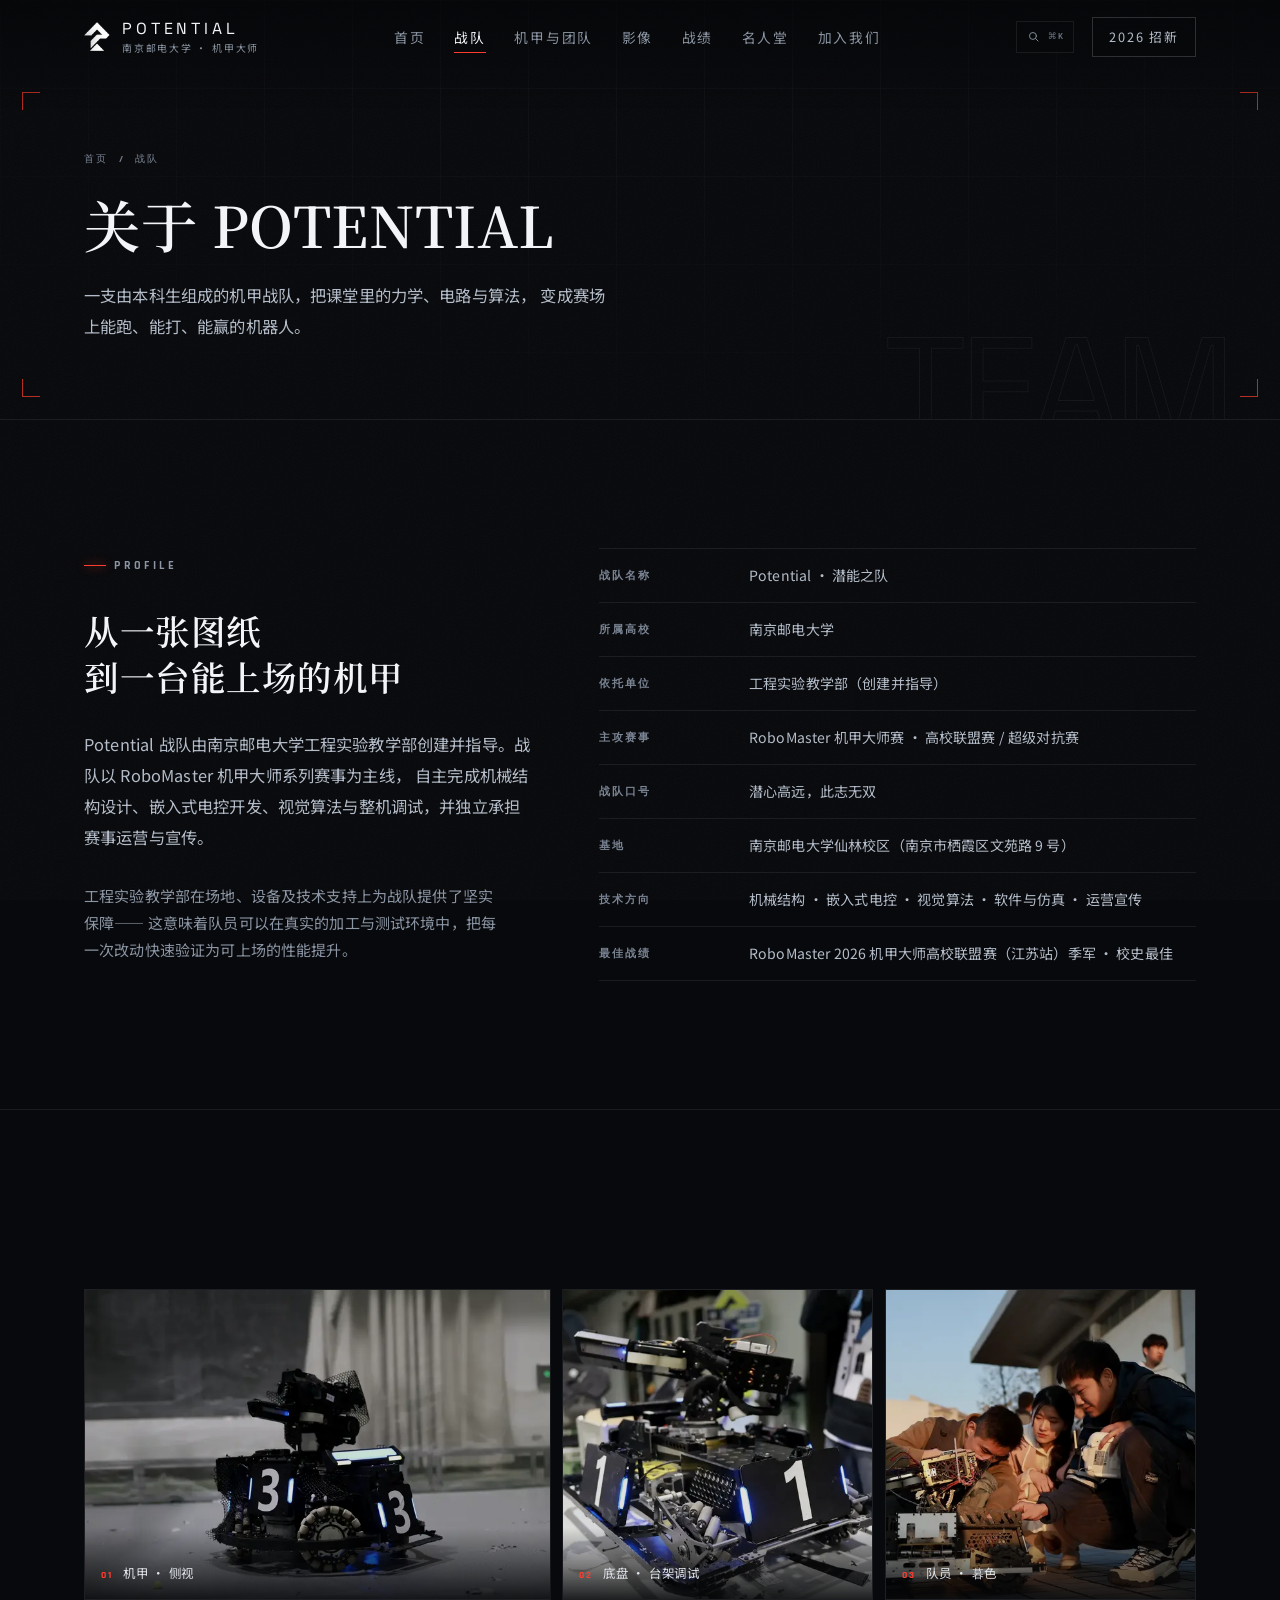
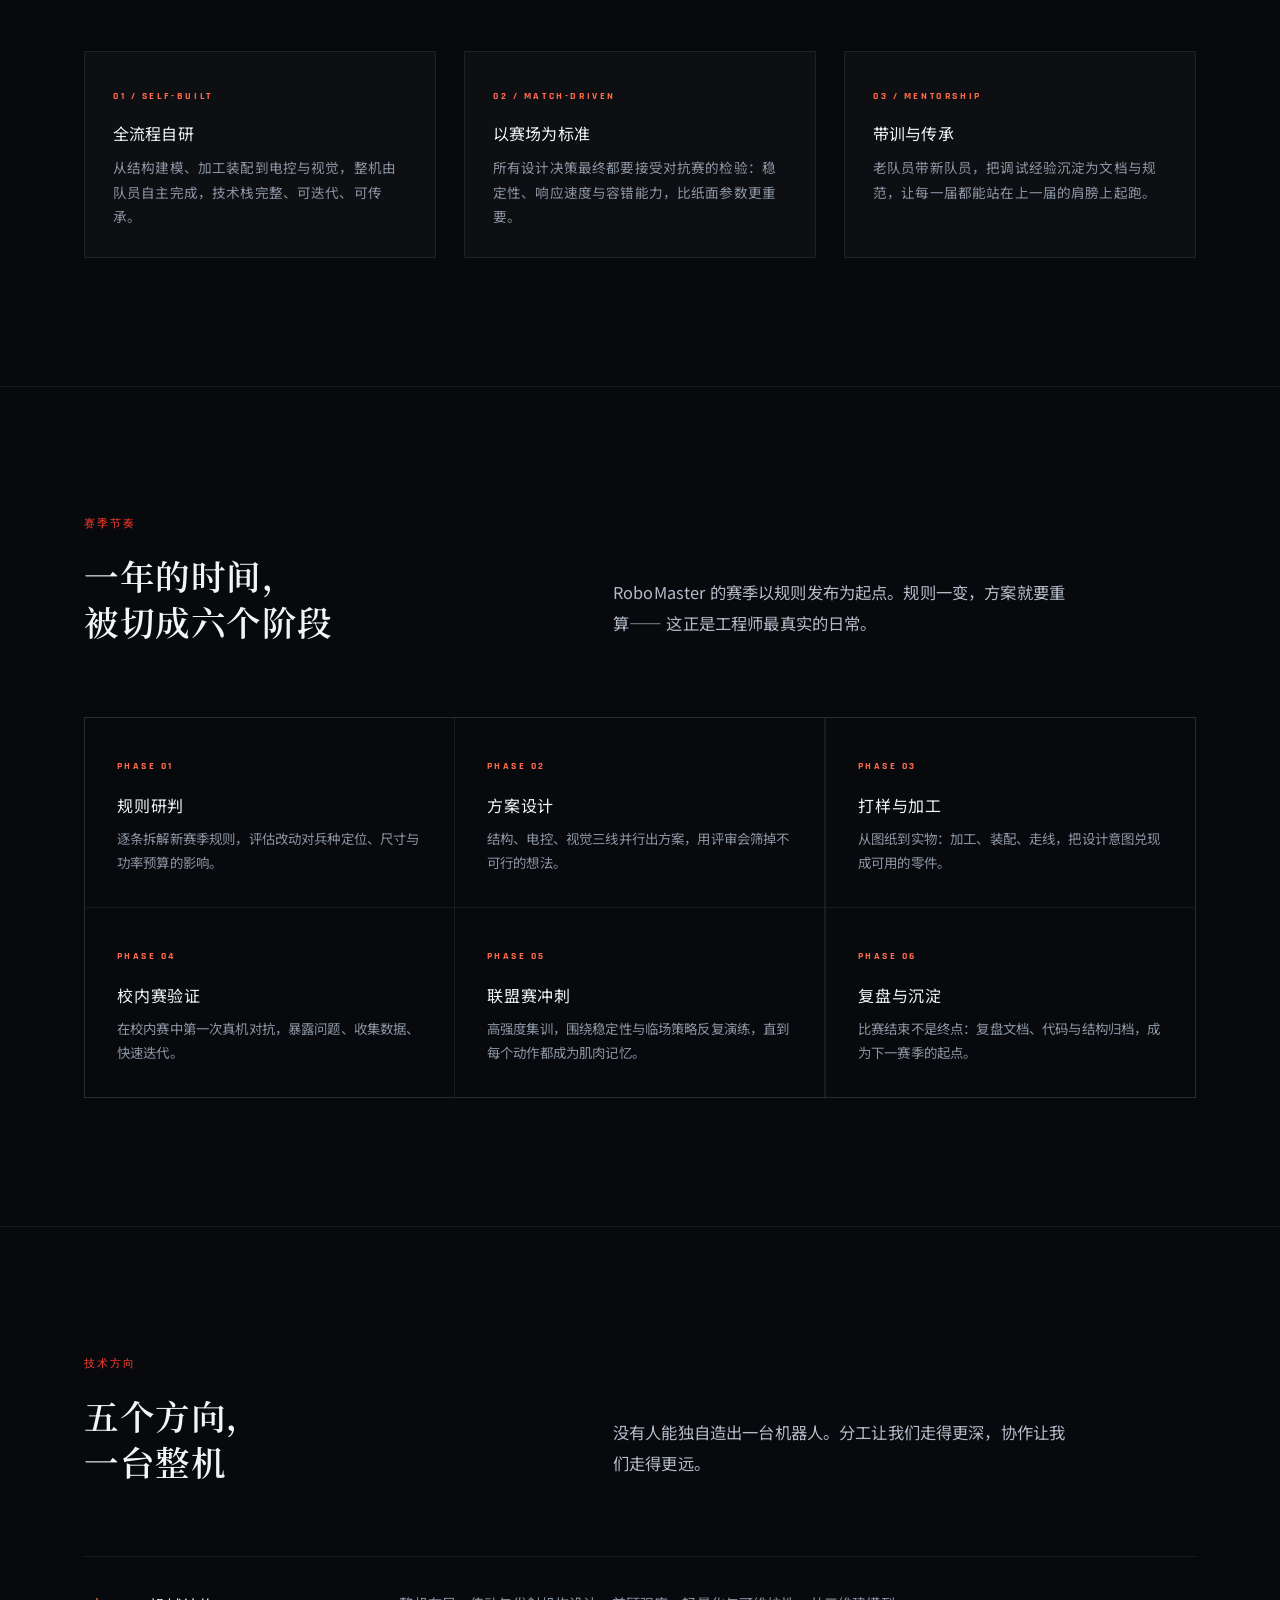
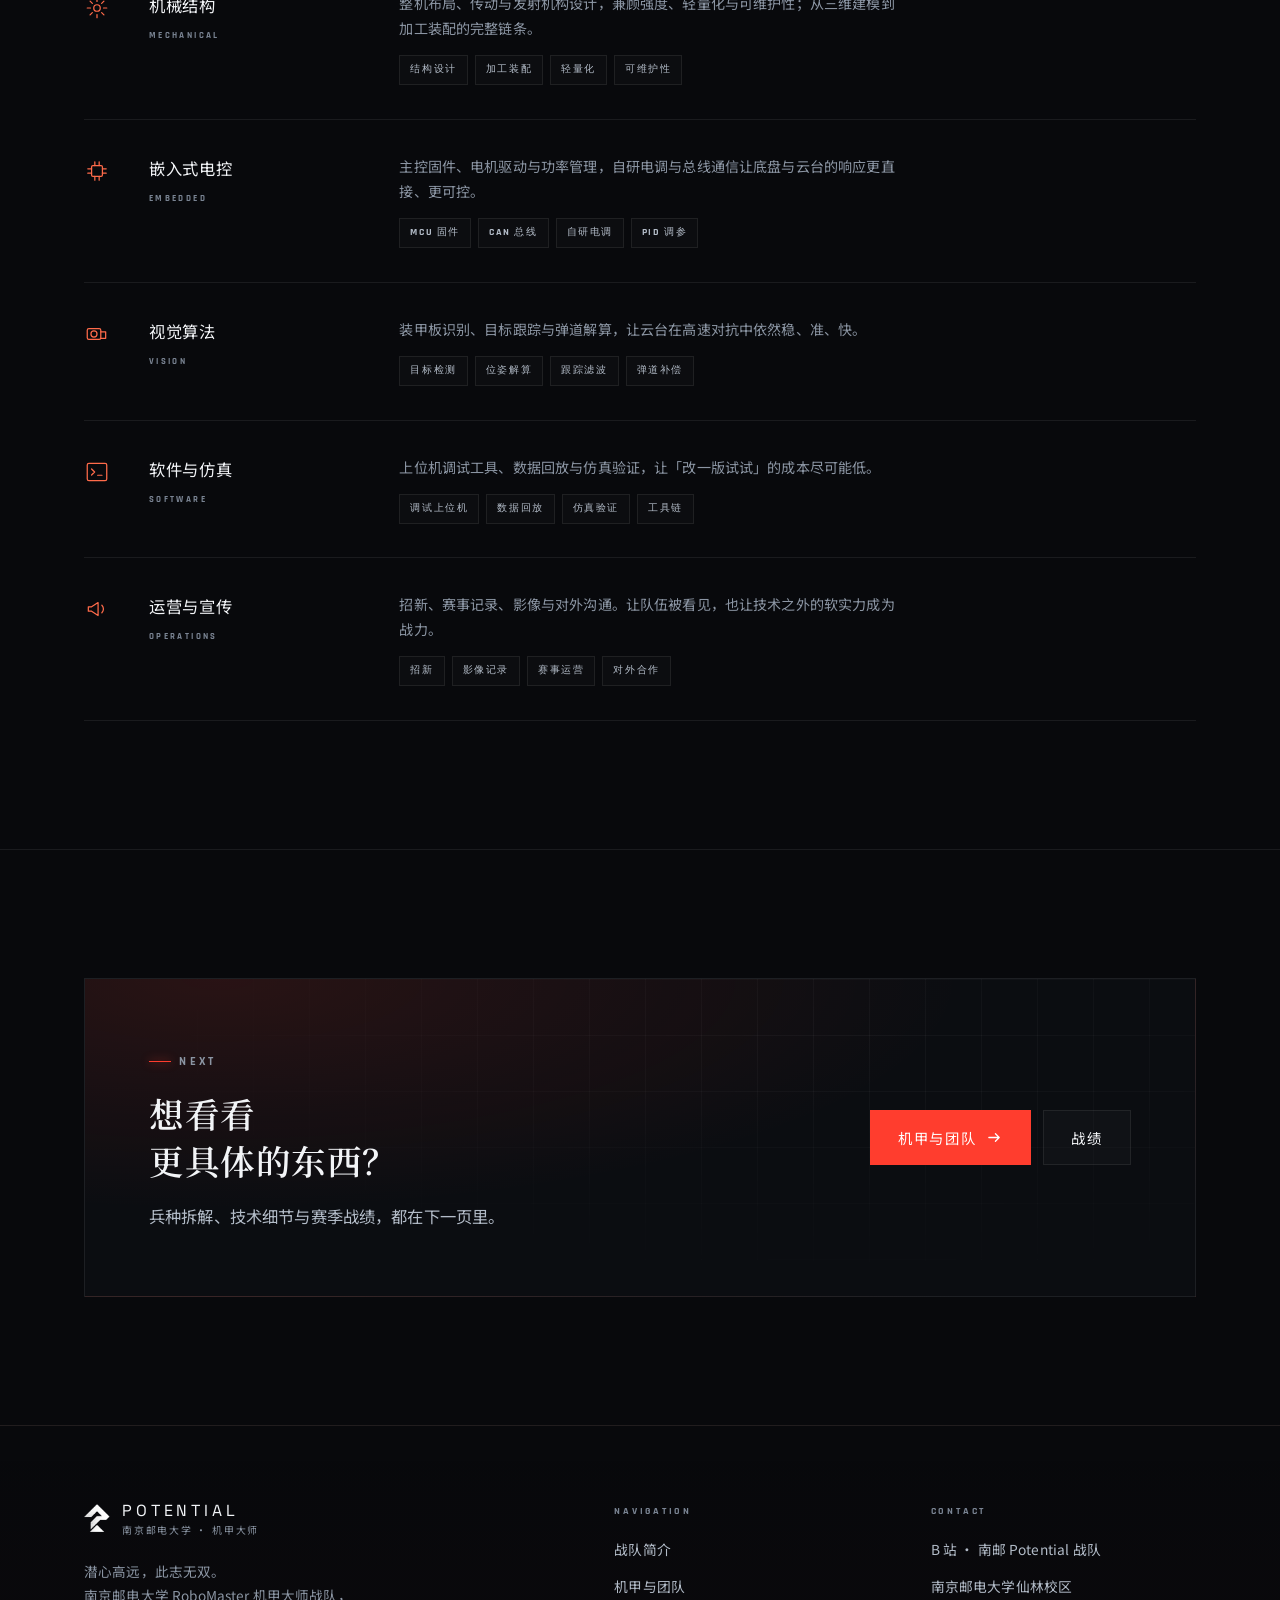
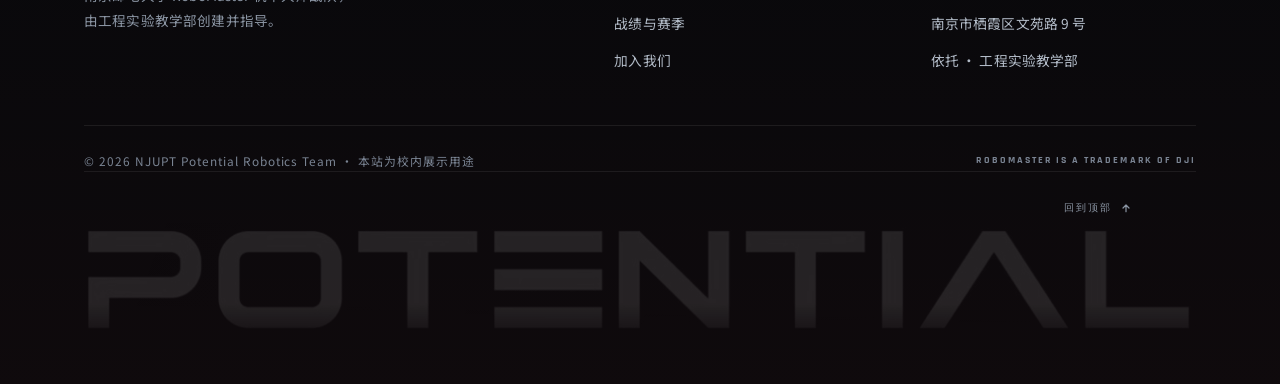
==== commit 2fdd8c29: "feat(motion): page-themed motion layer (scan beams, gold-foil hall, bronze medal), photo bands, 30 t" ====
--- a/about.html
+++ b/about.html
@@ -26,6 +26,7 @@
 <link rel="preload" href="assets/fonts/ptsans-cn-regular.woff2" as="font" type="font/woff2" crossorigin />
 <link rel="preload" href="assets/fonts/grotesk-latin.woff2" as="font" type="font/woff2" crossorigin />
 <link rel="stylesheet" href="assets/css/style.css?v=3" />
+<link rel="stylesheet" href="assets/css/motion.css?v=1" />
 </head>
 <body>
 <a class="skip-link" href="#main">跳到主要内容</a>
@@ -120,7 +121,10 @@
 
   <section class="section section--line">
     <div class="wrap">
-      <div class="feature-row">
+      <div class="photo-band" data-reveal>
+  <figure class="pband"><img src="assets/img/team/thumbs/robot-3-side.webp" alt="三号机器人侧视" width="720" height="480" loading="lazy" decoding="async" /><figcaption><span>01</span>机甲 · 侧视</figcaption></figure>  <figure class="pband"><img src="assets/img/team/thumbs/chassis-bench.webp" alt="底盘台架调试" width="720" height="480" loading="lazy" decoding="async" /><figcaption><span>02</span>底盘 · 台架调试</figcaption></figure>  <figure class="pband"><img src="assets/img/team/thumbs/sunset-team.webp" alt="暮色中的队员合影" width="720" height="480" loading="lazy" decoding="async" /><figcaption><span>03</span>队员 · 暮色</figcaption></figure>
+</div>
+<div class="feature-row">
         <div class="feature" data-reveal>
           <span class="feature__k">01 / Self-built</span>
           <h3>全流程自研</h3>
@@ -296,6 +300,7 @@
 
 <script src="assets/js/palette.js?v=3" defer></script>
 <script src="assets/js/site.js?v=3" defer></script>
+<script src="assets/js/motion.js?v=1" defer></script>
 <script src="assets/js/gallery.js?v=3" defer></script>
 </body>
 </html>
--- a/assets/css/style.css
+++ b/assets/css/style.css
@@ -3344,6 +3344,8 @@
   margin-top: clamp(30px, 4vw, 46px);
   padding-top: clamp(18px, 2.4vw, 26px);
   border-top: 1px solid var(--line);
+  /* 统计数字由 JS 渲染：按「边框 + 内边距 + 数字行 + 间距 + 标签行」预留高度，避免荣誉墙被推下去（CLS） */
+  min-height: calc(1px + clamp(18px, 2.4vw, 26px) + clamp(1.7rem, 3vw, 2.5rem) + 8px + 0.62rem * 1.78);
 }
 .hall-stat b {
   display: block;
@@ -4048,3 +4050,65 @@
   color: var(--accent-soft);
   border-color: var(--accent);
 }
+
+/* ==========================================================================
+   Polish pass 4 — 顶栏可读性 / 移动端首屏遮罩 / 影像页相册条
+   ========================================================================== */
+
+/* 顶栏：未吸顶时叠一层渐隐暗幕，保证压在亮色照片上的导航、搜索与按钮清晰可读 */
+.site-header::before {
+  content: '';
+  position: absolute;
+  inset: 0 0 -34px 0;
+  z-index: -1;
+  pointer-events: none;
+  background: linear-gradient(to bottom, rgba(5, 6, 8, 0.72), rgba(5, 6, 8, 0));
+  transition: opacity 0.5s var(--ease-out);
+}
+.site-header.is-stuck::before {
+  opacity: 0;
+}
+.nav__search,
+.nav__cta {
+  background: rgba(8, 9, 12, 0.46);
+  -webkit-backdrop-filter: blur(8px);
+  backdrop-filter: blur(8px);
+}
+.nav__search:hover {
+  background: rgba(255, 255, 255, 0.1);
+}
+.nav__cta:hover {
+  background: var(--accent);
+}
+
+/* 手机端首屏：加深遮罩，正文压在照片上也保持可读 */
+@media (max-width: 900px) {
+  .hero__scrim {
+    background:
+      linear-gradient(to bottom, rgba(5, 6, 8, 0.88) 0%, rgba(5, 6, 8, 0.78) 34%, rgba(5, 6, 8, 0.84) 66%, rgba(5, 6, 8, 0.97) 100%),
+      linear-gradient(100deg, rgba(5, 6, 8, 0.5), transparent 72%);
+  }
+}
+
+/* 内页页头：收紧顶部留白 */
+.page-hero {
+  padding-top: clamp(104px, 12vw, 150px);
+}
+
+/* 影像页相册条：按数量自适应列数；相册较少时用宽幅卡片，避免右侧大片空白 */
+.album-strip {
+  grid-template-columns: repeat(auto-fit, minmax(min(100%, 230px), 1fr));
+}
+@media (max-width: 900px) {
+  .album-strip {
+    grid-template-columns: repeat(2, minmax(0, 1fr));
+  }
+}
+@media (min-width: 901px) {
+  .album-strip:has(> .album-card:nth-child(2):last-child) .album-card {
+    aspect-ratio: 21 / 9;
+  }
+  .album-strip:has(> .album-card:nth-child(3):last-child) .album-card {
+    aspect-ratio: 16 / 9;
+  }
+}
--- a/assets/css/motion.css
+++ b/assets/css/motion.css
@@ -0,0 +1,112 @@
+/* POTENTIAL motion layer: page-themed effects. Every animation is gated by prefers-reduced-motion. */
+:root{--fx:255,61,46}
+body.pg-robots{--fx:111,209,255}
+body.pg-hall{--fx:217,180,90}
+body.pg-results{--fx:205,138,74}
+
+/* ---------- photo band ---------- */
+.photo-band{display:grid;grid-template-columns:1.5fr 1fr 1fr;gap:clamp(6px,.9vw,12px);margin-block:clamp(32px,4vw,56px)}
+.pband{position:relative;margin:0;overflow:hidden;border:1px solid var(--line);background:var(--ink-700);isolation:isolate}
+.pband:first-child{aspect-ratio:3/2}
+.pband img{position:absolute;inset:0;width:100%;height:100%;object-fit:cover;filter:saturate(.9) contrast(1.04) brightness(.88);transition:transform 1.2s var(--ease-out),filter .6s}
+.pband:hover img{transform:scale(1.05);filter:saturate(1) contrast(1.06) brightness(1)}
+.pband::before{--c:linear-gradient(rgb(var(--fx)),rgb(var(--fx)));content:'';position:absolute;inset:10px;z-index:3;pointer-events:none;opacity:0;transition:opacity .5s,inset .5s var(--ease-out);background:var(--c) 0 0/18px 1px no-repeat,var(--c) 0 0/1px 18px no-repeat,var(--c) 100% 0/18px 1px no-repeat,var(--c) 100% 0/1px 18px no-repeat,var(--c) 0 100%/18px 1px no-repeat,var(--c) 0 100%/1px 18px no-repeat,var(--c) 100% 100%/18px 1px no-repeat,var(--c) 100% 100%/1px 18px no-repeat}
+.pband:hover::before{opacity:1;inset:6px}
+.pband figcaption{position:absolute;inset:auto 0 0 0;z-index:2;padding:34px 16px 14px;font-size:.78rem;letter-spacing:.06em;color:var(--txt-200);background:linear-gradient(to top,rgba(5,6,8,.88),transparent)}
+.pband figcaption span{font-family:var(--font-num);color:rgb(var(--fx));margin-right:10px;letter-spacing:.2em;font-size:.62rem}
+@media (max-width:760px){.photo-band{grid-template-columns:1fr}.pband{aspect-ratio:3/2}}
+
+/* ---------- scan beam + reticle corners (injected by motion.js) ---------- */
+.scanbeam{position:absolute;inset:0;overflow:hidden;pointer-events:none;z-index:1}
+.scanbeam b{display:none;position:absolute;width:18px;height:18px;border:0 solid rgba(var(--fx),.7)}
+.page-hero .scanbeam b{display:block}
+.scanbeam b:nth-child(1){left:22px;top:92px;border-top-width:1px;border-left-width:1px}
+.scanbeam b:nth-child(2){right:22px;top:92px;border-top-width:1px;border-right-width:1px}
+.scanbeam b:nth-child(3){left:22px;bottom:22px;border-bottom-width:1px;border-left-width:1px}
+.scanbeam b:nth-child(4){right:22px;bottom:22px;border-bottom-width:1px;border-right-width:1px}
+.scanbeam::before{content:'';position:absolute;inset:0;opacity:0;transform:translateY(-101%);will-change:transform;background:linear-gradient(to bottom,transparent calc(100% - 130px),rgba(var(--fx),.07) calc(100% - 40px),rgba(var(--fx),.38) calc(100% - 1px),rgba(var(--fx),.5) 100%)}
+
+/* ---------- hall of fame: gold foil ---------- */
+.pg-hall .page-hero .h1{background:linear-gradient(100deg,#a87a22 0%,#e9c872 22%,#fff3c4 32%,#d6ae52 44%,#94681a 60%,#e6c36b 80%,#a87a22 100%);background-size:220% 100%;background-position:0 0;-webkit-background-clip:text;background-clip:text;color:transparent;-webkit-text-fill-color:transparent;width:fit-content}
+.hall-hero::after{content:'';position:absolute;right:-8%;top:-30%;width:70vmin;height:70vmin;border-radius:50%;pointer-events:none;z-index:1;opacity:.5;background:repeating-radial-gradient(circle at 50% 50%,transparent 0 10px,rgba(217,180,90,.22) 10px 11px),repeating-conic-gradient(from 0deg,rgba(217,180,90,0) 0 5deg,rgba(217,180,90,.14) 5deg 5.4deg);-webkit-mask-image:radial-gradient(circle,#000 0%,transparent 68%);mask-image:radial-gradient(circle,#000 0%,transparent 68%)}
+.pg-hall .hall-stat b{background:linear-gradient(120deg,#c99a3a,#fff1b8 50%,#c99a3a);-webkit-background-clip:text;background-clip:text;color:transparent;-webkit-text-fill-color:transparent}
+.pg-hall .hall-stat b i{-webkit-text-fill-color:#d9b45a;color:#d9b45a}
+.pg-hall .trophy__year{background:linear-gradient(120deg,#b88a2e,#f3d98a 42%,#c99a3a 72%,#f7e6a8);-webkit-background-clip:text;background-clip:text;color:transparent;-webkit-text-fill-color:transparent}
+.pg-hall .trophy__year small{-webkit-text-fill-color:var(--txt-400);color:var(--txt-400)}
+.pg-hall .result-badge:not(.result-badge--soft){border-color:rgba(217,180,90,.65);color:#f3d98a;background-image:linear-gradient(110deg,rgba(217,180,90,.12) 30%,rgba(255,241,184,.34) 50%,rgba(217,180,90,.12) 70%);background-size:250% 100%}
+.pg-hall .trophy{background-image:linear-gradient(105deg,transparent 40%,rgba(255,241,184,.12) 50%,transparent 60%),linear-gradient(90deg,transparent,#d9b45a 30%,#fff1b8 50%,#d9b45a 70%,transparent);background-repeat:no-repeat;background-size:250% 100%,0 1px;background-position:-150% 0,0 100%;transition:background-size 1.4s var(--ease-out),background-color .5s}
+.pg-hall .trophy.is-visible{background-size:250% 100%,100% 1px}
+.pg-hall .trophy:hover{background-color:rgba(217,180,90,.04)}
+.pg-hall .member:hover{border-color:rgba(217,180,90,.55)}
+
+/* ---------- results: bronze medal ---------- */
+.result-hero__medal span{display:inline-block;padding:.14em .06em;margin:-.14em -.06em;background:linear-gradient(110deg,#8a4f22 0%,#d99250 30%,#ffe0b4 45%,#c9803f 60%,#7a4620 100%);background-size:240% 100%;-webkit-background-clip:text;background-clip:text;color:transparent;-webkit-text-fill-color:transparent}
+.tl-node{position:absolute;left:calc(-1 * clamp(20px,3vw,40px) - 4px);top:calc(clamp(20px,2.6vw,32px) + .55em);width:9px;height:9px;border:1px solid rgb(var(--fx));background:var(--ink-800);transform:rotate(45deg);pointer-events:none}
+
+/* ---------- robots / shared hovers ---------- */
+.pg-robots .module:hover{box-shadow:inset 2px 0 0 rgb(var(--fx))}
+.pg-robots .module:hover .module__idx{color:rgb(var(--fx));text-shadow:0 0 18px rgba(var(--fx),.55)}
+.feature:hover,.step:hover{background-image:radial-gradient(360px circle at var(--fx-x,50%) var(--fx-y,50%),rgba(var(--fx),.1),transparent 65%)}
+.gshot:hover .gshot__frame{outline:1px solid rgba(var(--fx),.7);outline-offset:-8px}
+.card:hover .card__icon{filter:drop-shadow(0 0 8px rgba(255,61,46,.55))}
+
+/* ================= animation (motion-safe only) ================= */
+@media (prefers-reduced-motion:no-preference){
+@keyframes beam{0%{transform:translateY(-101%);opacity:0}8%{opacity:1}55%{transform:none;opacity:1}60%,100%{transform:none;opacity:0}}
+.scanbeam::before{animation:beam 9s cubic-bezier(.6,0,.4,1) infinite}
+.hero__media .scanbeam::before{animation-duration:11s}
+@keyframes rise{from{opacity:0;transform:translateY(16px)}to{opacity:1;transform:none}}
+.page-hero__inner>*{animation:rise .9s var(--ease-out) both}
+.page-hero__inner>*:nth-child(2){animation-delay:.08s}
+.page-hero__inner>*:nth-child(3){animation-delay:.16s}
+.page-hero__inner>*:nth-child(4){animation-delay:.24s}
+@keyframes corner-in{from{opacity:0;transform:scale(2)}to{opacity:1;transform:none}}
+.page-hero .scanbeam b{animation:corner-in .8s var(--ease-out) .3s both}
+.page-hero::before{translate:0 calc(var(--py,0) * 1px)}
+.hero__meta-item{animation:rise .9s var(--ease-out) both}
+.hero__meta-item:nth-child(2){animation-delay:.12s}
+.hero__meta-item:nth-child(3){animation-delay:.24s}
+@keyframes power-on{0%{opacity:0;filter:brightness(2.4)}14%{opacity:.9}22%{opacity:.15}34%{opacity:1;filter:brightness(1.7)}46%{opacity:.5}60%,100%{opacity:1;filter:none}}
+.hero__logo img{animation:power-on 1.5s steps(1,end) .1s both}
+@keyframes blink{50%{opacity:0}}
+.hero__eyebrow::after{content:'';width:.5em;height:1.05em;background:var(--accent);margin-left:.5em;animation:blink 1.1s steps(1) infinite}
+@keyframes kb{from{transform:scale(1.04)}to{transform:scale(1.13) translate(-1.2%,.8%)}}
+.quote-band__bg{animation:kb 26s ease-in-out infinite alternate}
+@keyframes foil{0%{background-position:130% 0}60%,100%{background-position:-130% 0}}
+.pg-hall .page-hero .h1{animation:rise .9s var(--ease-out) both,foil 7s ease-in-out .9s infinite}
+@keyframes spin{to{transform:rotate(360deg)}}
+.hall-hero::after{animation:spin 140s linear infinite}
+@keyframes badge-foil{from{background-position:130% 0}to{background-position:-130% 0}}
+.pg-hall .result-badge:not(.result-badge--soft){animation:badge-foil 4.5s linear infinite}
+@keyframes sweep{from{background-position:-150% 0,0 100%}to{background-position:250% 0,0 100%}}
+.pg-hall .trophy.is-visible:hover{animation:sweep 1.1s ease-out 1}
+.result-hero__medal span{animation:foil 6s ease-in-out infinite}
+@keyframes ping{0%{box-shadow:0 0 0 0 rgba(var(--fx),.55)}70%,100%{box-shadow:0 0 0 12px rgba(var(--fx),0)}}
+.tl-item.is-visible .tl-node{background:rgb(var(--fx));animation:ping 2.8s ease-out infinite}
+@keyframes led{0%,22%,100%{box-shadow:inset 0 -2px 0 rgba(var(--fx),0)}8%{box-shadow:inset 0 -2px 0 rgba(var(--fx),.95)}}
+.team-strip span{animation:led 3.6s ease-in-out infinite}
+.team-strip span:nth-child(2){animation-delay:.3s}
+.team-strip span:nth-child(3){animation-delay:.6s}
+.team-strip span:nth-child(4){animation-delay:.9s}
+.team-strip span:nth-child(5){animation-delay:1.2s}
+@keyframes row-in{from{opacity:0;transform:translateX(-14px)}to{opacity:1;transform:none}}
+.spec-list.is-visible li,.join-steps.is-visible .join-step{animation:row-in .7s var(--ease-out) both;animation-delay:calc(var(--i,0) * 70ms)}
+.pg-join .growth__row{background-image:linear-gradient(90deg,rgba(255,61,46,.75),transparent);background-repeat:no-repeat;background-size:0 1px;background-position:0 100%;transition:background-size 1.4s var(--ease-out)}
+.pg-join .growth__row.is-visible{background-size:100% 1px}
+@keyframes ring{0%{box-shadow:0 0 0 0 rgba(255,61,46,.42)}70%,100%{box-shadow:0 0 0 14px rgba(255,61,46,0)}}
+.nav__cta{animation:ring 3.8s ease-out infinite}
+.nav__cta:hover{animation:none}
+.pg-join .btn--primary{animation:ring 2.8s ease-out infinite}
+.pg-join .btn--primary:hover{animation:none}
+.photo-band .pband{clip-path:inset(0 100% 0 0);transition:clip-path 1.1s var(--ease-inout)}
+.photo-band .pband:nth-child(2){transition-delay:.15s}
+.photo-band .pband:nth-child(3){transition-delay:.3s}
+.photo-band.is-visible .pband{clip-path:inset(0)}
+@keyframes pscan{from{transform:translateY(-100%);opacity:1}to{transform:none;opacity:0}}
+.pband::after{content:'';position:absolute;inset:0;z-index:4;pointer-events:none;transform:translateY(-100%);background:linear-gradient(to bottom,transparent calc(100% - 2px),rgb(var(--fx)) 0);box-shadow:0 8px 14px -6px rgba(var(--fx),.8);opacity:0}
+.photo-band.is-visible .pband::after{animation:pscan 1.4s ease-in-out .5s 1}
+@keyframes expose{from{filter:brightness(2.6) contrast(.7)}to{filter:none}}
+.gshot img.is-loaded{animation:expose 1.1s var(--ease-out)}
+@keyframes icon-draw{from{stroke-dashoffset:60}to{stroke-dashoffset:0}}
+.card:hover .card__icon svg *{stroke-dasharray:60;animation:icon-draw 1s ease-out both}
+}
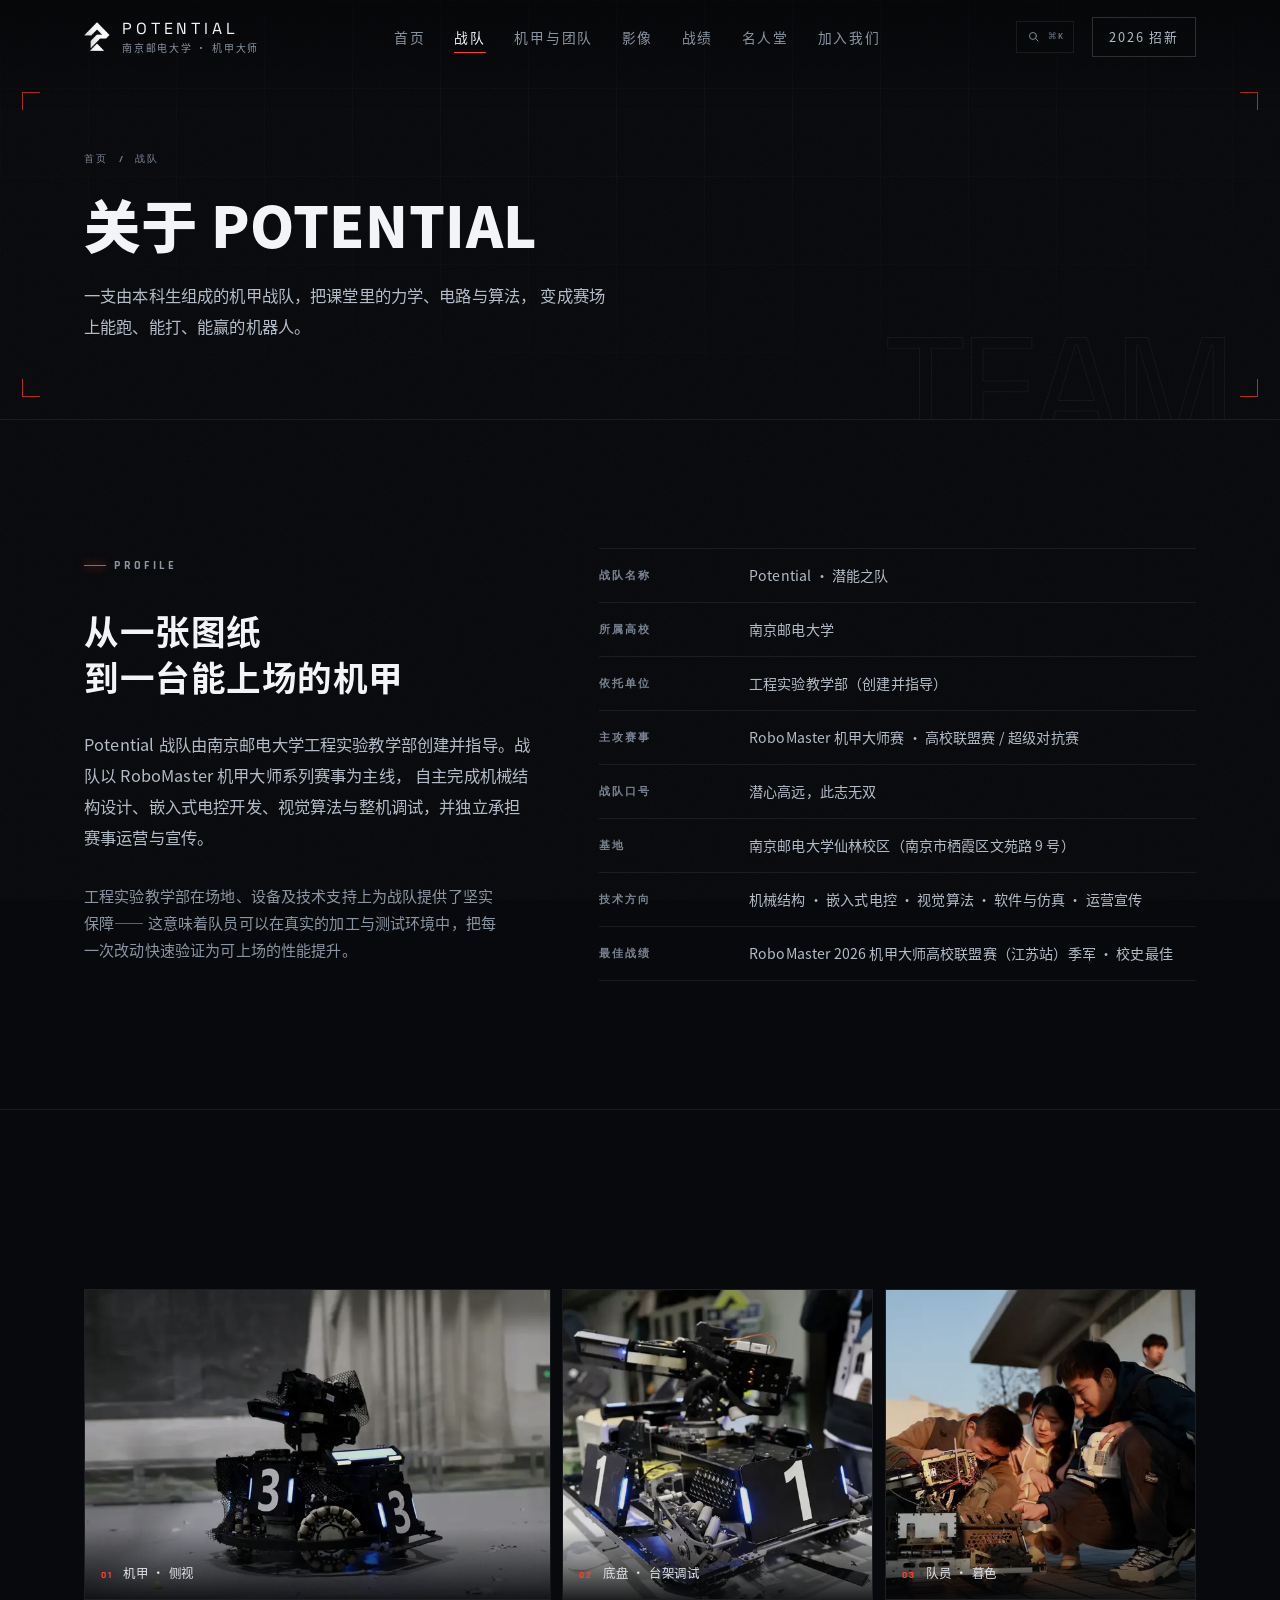
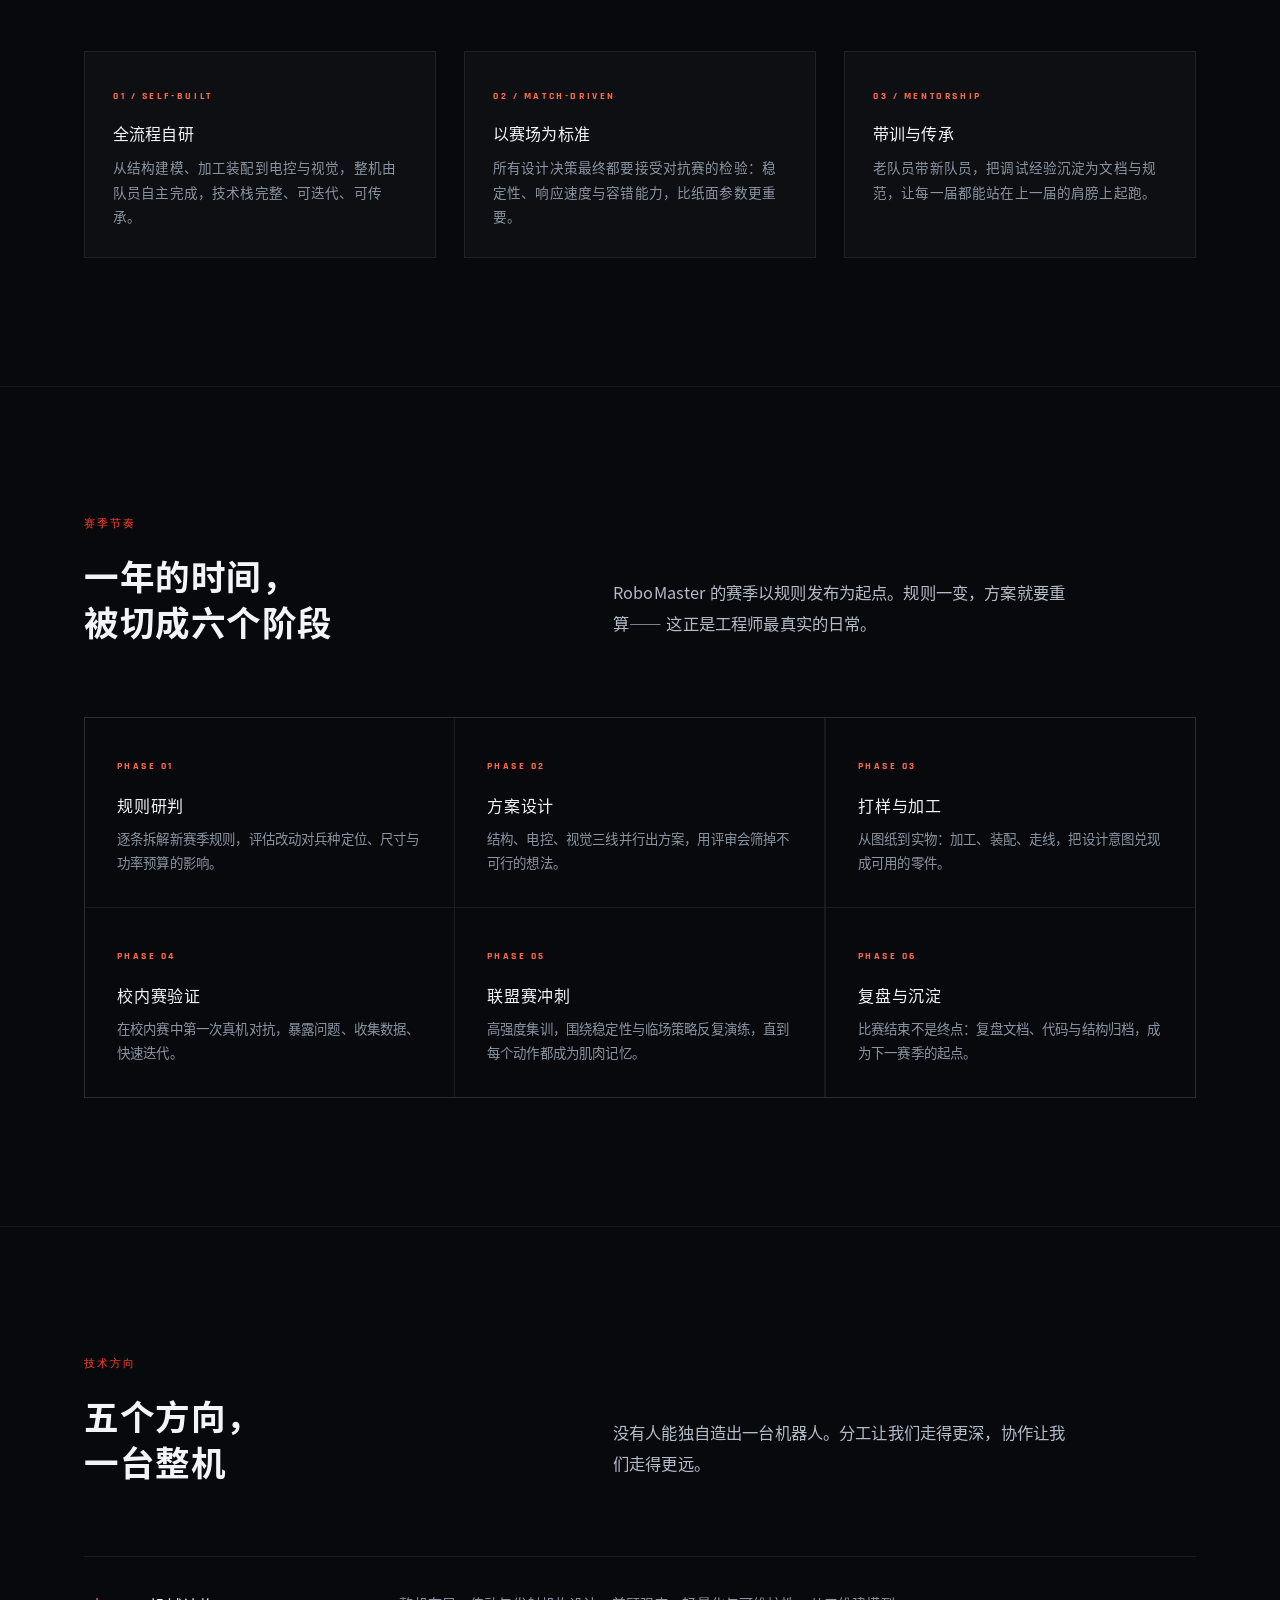
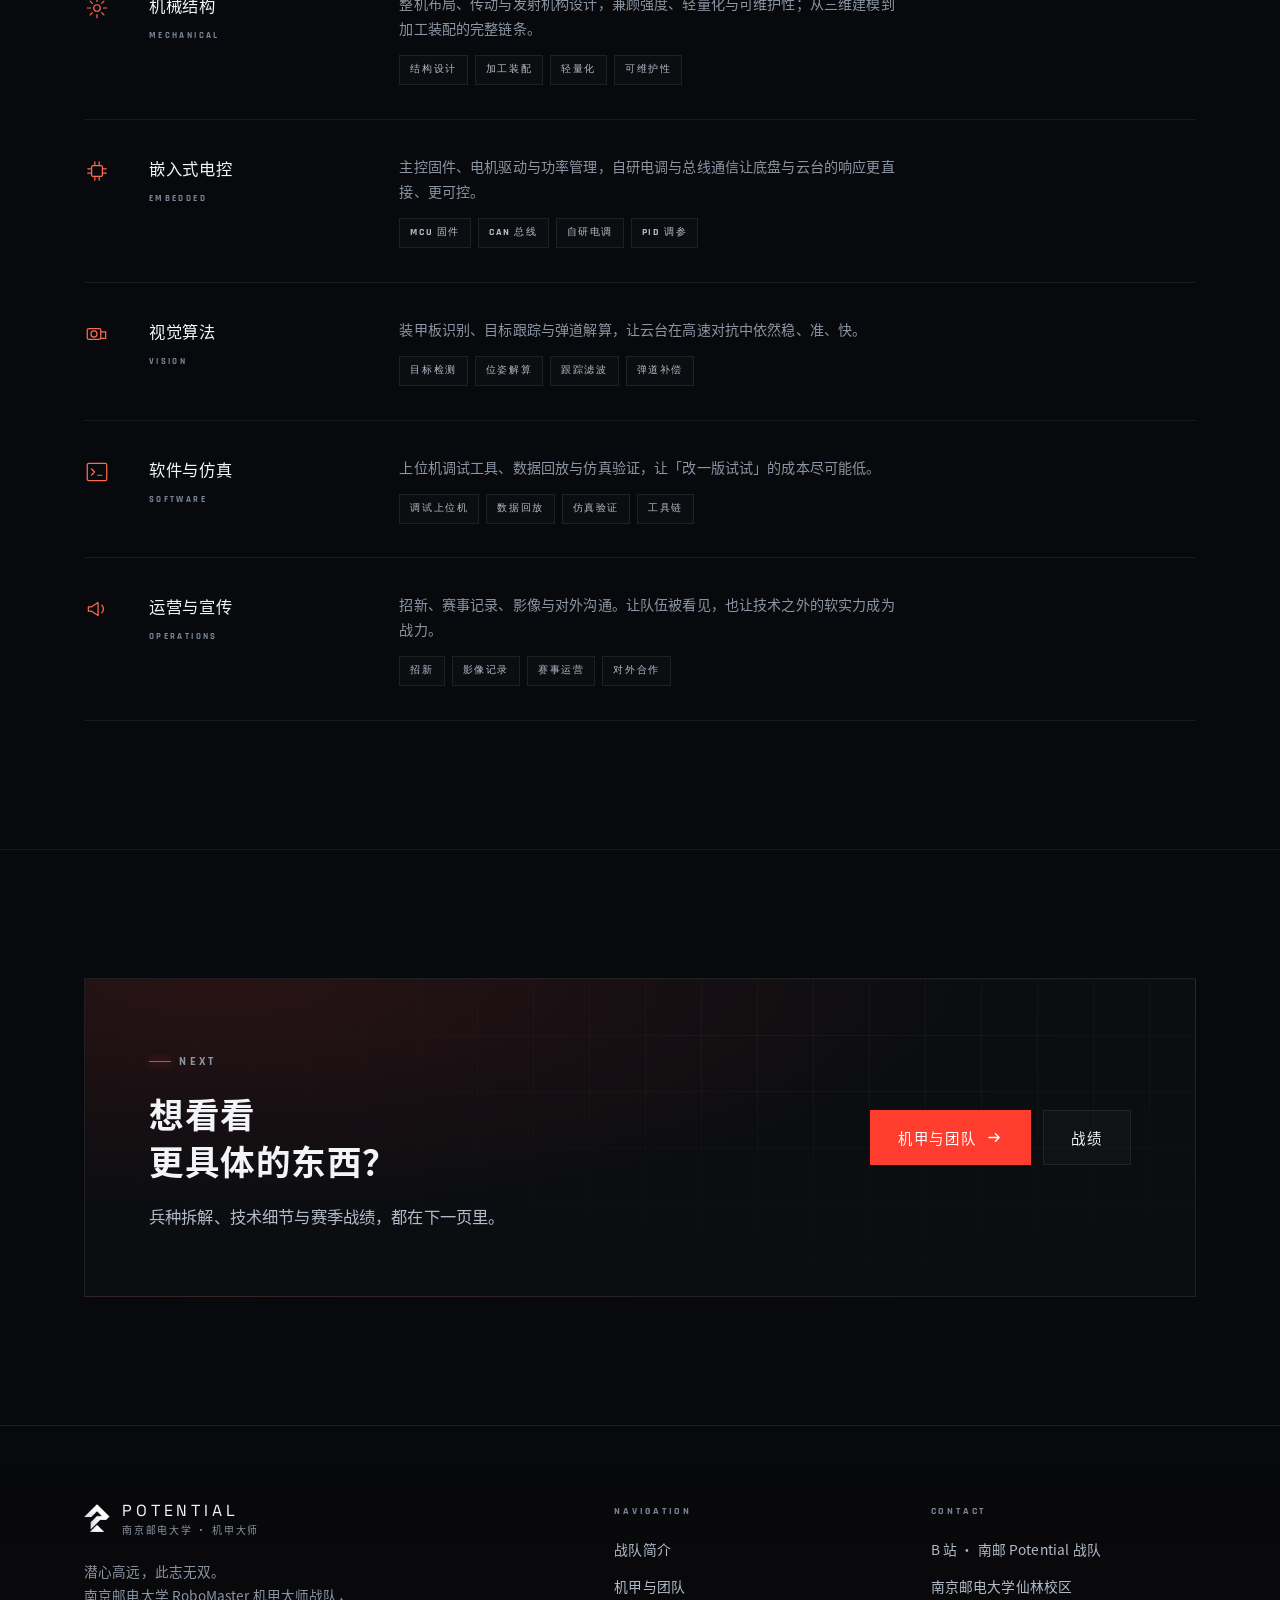
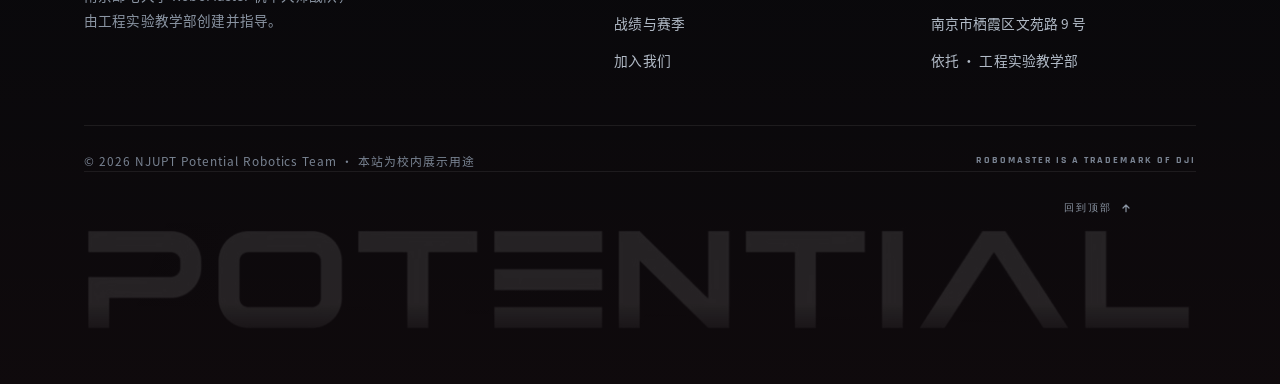
==== commit 315dc653: "style(font): switch site typography to Noto Sans SC (serif only in quote band); drop PT fonts" ====
--- a/about.html
+++ b/about.html
@@ -23,9 +23,9 @@
 <link rel="canonical" href="https://sharpry2006.github.io/Potential-Website/about.html" />
 <link rel="apple-touch-icon" href="assets/img/apple-touch-icon.png" />
 <link rel="icon" href="data:image/svg+xml,%3Csvg xmlns='http://www.w3.org/2000/svg' viewBox='0 0 32 32'%3E%3Crect width='32' height='32' fill='%23090a0d'/%3E%3Cpath d='M9 24V8h7a5 5 0 0 1 0 10h-7' fill='none' stroke='%23ff3d2e' stroke-width='2.4' stroke-linecap='square'/%3E%3C/svg%3E" />
-<link rel="preload" href="assets/fonts/ptsans-cn-regular.woff2" as="font" type="font/woff2" crossorigin />
+<link rel="preload" href="assets/fonts/noto-sans-sc-400.woff2" as="font" type="font/woff2" crossorigin />
 <link rel="preload" href="assets/fonts/grotesk-latin.woff2" as="font" type="font/woff2" crossorigin />
-<link rel="stylesheet" href="assets/css/style.css?v=3" />
+<link rel="stylesheet" href="assets/css/style.css?v=4" />
 <link rel="stylesheet" href="assets/css/motion.css?v=1" />
 </head>
 <body>
--- a/assets/css/style.css
+++ b/assets/css/style.css
@@ -4,24 +4,10 @@
    ========================================================================== */
 
 /* ---------- Fonts (self-hosted, subset) ---------- */
-@font-face {
-  font-family: 'PTSans';
-  src: url('../fonts/ptsans-cn-regular.woff2') format('woff2');
-  font-weight: 400;
-  font-display: swap;
-}
-@font-face {
-  font-family: 'PTSans';
-  src: url('../fonts/ptsans-cn-bold.woff2') format('woff2');
-  font-weight: 700;
-  font-display: swap;
-}
-@font-face {
-  font-family: 'PTSerif';
-  src: url('../fonts/ptserif-cn-semibold.woff2') format('woff2');
-  font-weight: 600;
-  font-display: swap;
-}
+@font-face { font-family: 'NotoSC'; src: url('../fonts/noto-sans-sc-400.woff2') format('woff2'); font-weight: 400; font-display: swap; }
+@font-face { font-family: 'NotoSC'; src: url('../fonts/noto-sans-sc-700.woff2') format('woff2'); font-weight: 500 800; font-display: swap; }
+@font-face { font-family: 'NotoSC'; src: url('../fonts/noto-sans-sc-900.woff2') format('woff2'); font-weight: 900; font-display: swap; }
+@font-face { font-family: 'NotoSerifSC'; src: url('../fonts/noto-serif-sc-700.woff2') format('woff2'); font-weight: 600 800; font-display: swap; }
 @font-face {
   font-family: 'PTGrotesk';
   src: url('../fonts/grotesk-latin.woff2') format('woff2');
@@ -71,10 +57,10 @@
   --panel-2: rgba(255, 255, 255, 0.05);
 
   /* type */
-  --font-cn: 'PTSans', 'PingFang SC', 'HarmonyOS Sans SC', 'Microsoft YaHei',
+  --font-cn: 'NotoSC', 'PingFang SC', 'HarmonyOS Sans SC', 'Microsoft YaHei',
     'Source Han Sans SC', 'Noto Sans CJK SC', system-ui, sans-serif;
-  --font-serif: 'PTSerif', 'Songti SC', 'Source Han Serif SC', 'Noto Serif CJK SC', serif;
-  --font-en: 'PTGrotesk', 'PTSans', ui-sans-serif, system-ui, sans-serif;
+  --font-serif: 'NotoSerifSC', 'Songti SC', 'Source Han Serif SC', 'Noto Serif CJK SC', serif;
+  --font-en: 'PTGrotesk', 'NotoSC', ui-sans-serif, system-ui, sans-serif;
   --font-num: 'PTNum', 'PTGrotesk', ui-sans-serif, system-ui, sans-serif;
 
   --fs-display: clamp(3.4rem, 11.2vw, 10.5rem);
@@ -271,17 +257,17 @@
   text-wrap: balance;
 }
 .h1 {
-  font-family: var(--font-serif);
+  font-family: var(--font-cn);
   font-size: var(--fs-h1);
-  font-weight: 600;
+  font-weight: 900;
   line-height: 1.2;
   letter-spacing: 0.01em;
   color: var(--txt-100);
 }
 .h2 {
-  font-family: var(--font-serif);
+  font-family: var(--font-cn);
   font-size: var(--fs-h2);
-  font-weight: 600;
+  font-weight: 800;
   line-height: 1.34;
   letter-spacing: 0.015em;
   color: var(--txt-100);
@@ -1326,7 +1312,7 @@
   border-left: 1px solid var(--line-accent);
 }
 .quote p {
-  font-family: var(--font-serif);
+  font-family: var(--font-cn);
   font-size: clamp(1.15rem, 1.7vw, 1.5rem);
   line-height: 1.7;
   color: var(--txt-100);
@@ -1470,7 +1456,7 @@
   color: var(--accent-soft);
 }
 .card__title {
-  font-family: var(--font-serif);
+  font-family: var(--font-cn);
   font-size: 1.16rem;
   font-weight: 600;
   color: var(--txt-100);
@@ -2763,7 +2749,7 @@
   text-transform: uppercase;
 }
 .shot--more b {
-  font-family: var(--font-serif);
+  font-family: var(--font-cn);
   font-size: 1.1rem;
   color: var(--txt-100);
   font-weight: 600;
@@ -2912,7 +2898,7 @@
   margin-bottom: 6px;
 }
 .album-card__title {
-  font-family: var(--font-serif);
+  font-family: var(--font-cn);
   font-size: 1.18rem;
   font-weight: 600;
   color: var(--txt-100);
@@ -3421,7 +3407,7 @@
   font-weight: 400;
 }
 .trophy__main h3 {
-  font-family: var(--font-serif);
+  font-family: var(--font-cn);
   font-size: clamp(1.14rem, 1.9vw, 1.5rem);
   font-weight: 600;
   color: var(--txt-100);
@@ -3453,7 +3439,7 @@
   padding: 7px 14px;
   border: 1px solid var(--line-accent);
   background: rgba(255, 61, 46, 0.08);
-  font-family: var(--font-serif);
+  font-family: var(--font-cn);
   font-size: 1.02rem;
   font-weight: 600;
   color: var(--accent-soft);
@@ -3547,7 +3533,7 @@
   background: linear-gradient(140deg, rgba(255, 61, 46, 0.28), rgba(255, 255, 255, 0.04));
   display: grid;
   place-items: center;
-  font-family: var(--font-serif);
+  font-family: var(--font-cn);
   font-size: 1.24rem;
   font-weight: 600;
   color: var(--txt-100);
@@ -3566,7 +3552,7 @@
   min-width: 0;
 }
 .member__name {
-  font-family: var(--font-serif);
+  font-family: var(--font-cn);
   font-size: 1.1rem;
   font-weight: 600;
   color: var(--txt-100);
@@ -3627,7 +3613,7 @@
 }
 .archive-empty__title {
   margin: 14px 0 12px;
-  font-family: var(--font-serif);
+  font-family: var(--font-cn);
   font-size: clamp(1.2rem, 2vw, 1.6rem);
   font-weight: 600;
   color: var(--txt-100);
@@ -3898,7 +3884,7 @@
 }
 .league h3 {
   margin: 12px 0 4px;
-  font-family: var(--font-serif);
+  font-family: var(--font-cn);
   font-size: 1.14rem;
   font-weight: 600;
   color: var(--txt-100);
@@ -3974,7 +3960,7 @@
   padding-top: 5px;
 }
 .growth__body h3 {
-  font-family: var(--font-serif);
+  font-family: var(--font-cn);
   font-size: 1.08rem;
   font-weight: 600;
   color: var(--txt-100);
@@ -4024,7 +4010,7 @@
 }
 .hall-link__title {
   margin: 12px 0 8px;
-  font-family: var(--font-serif);
+  font-family: var(--font-cn);
   font-size: clamp(1.3rem, 2.2vw, 1.7rem);
   font-weight: 600;
   color: var(--txt-100);
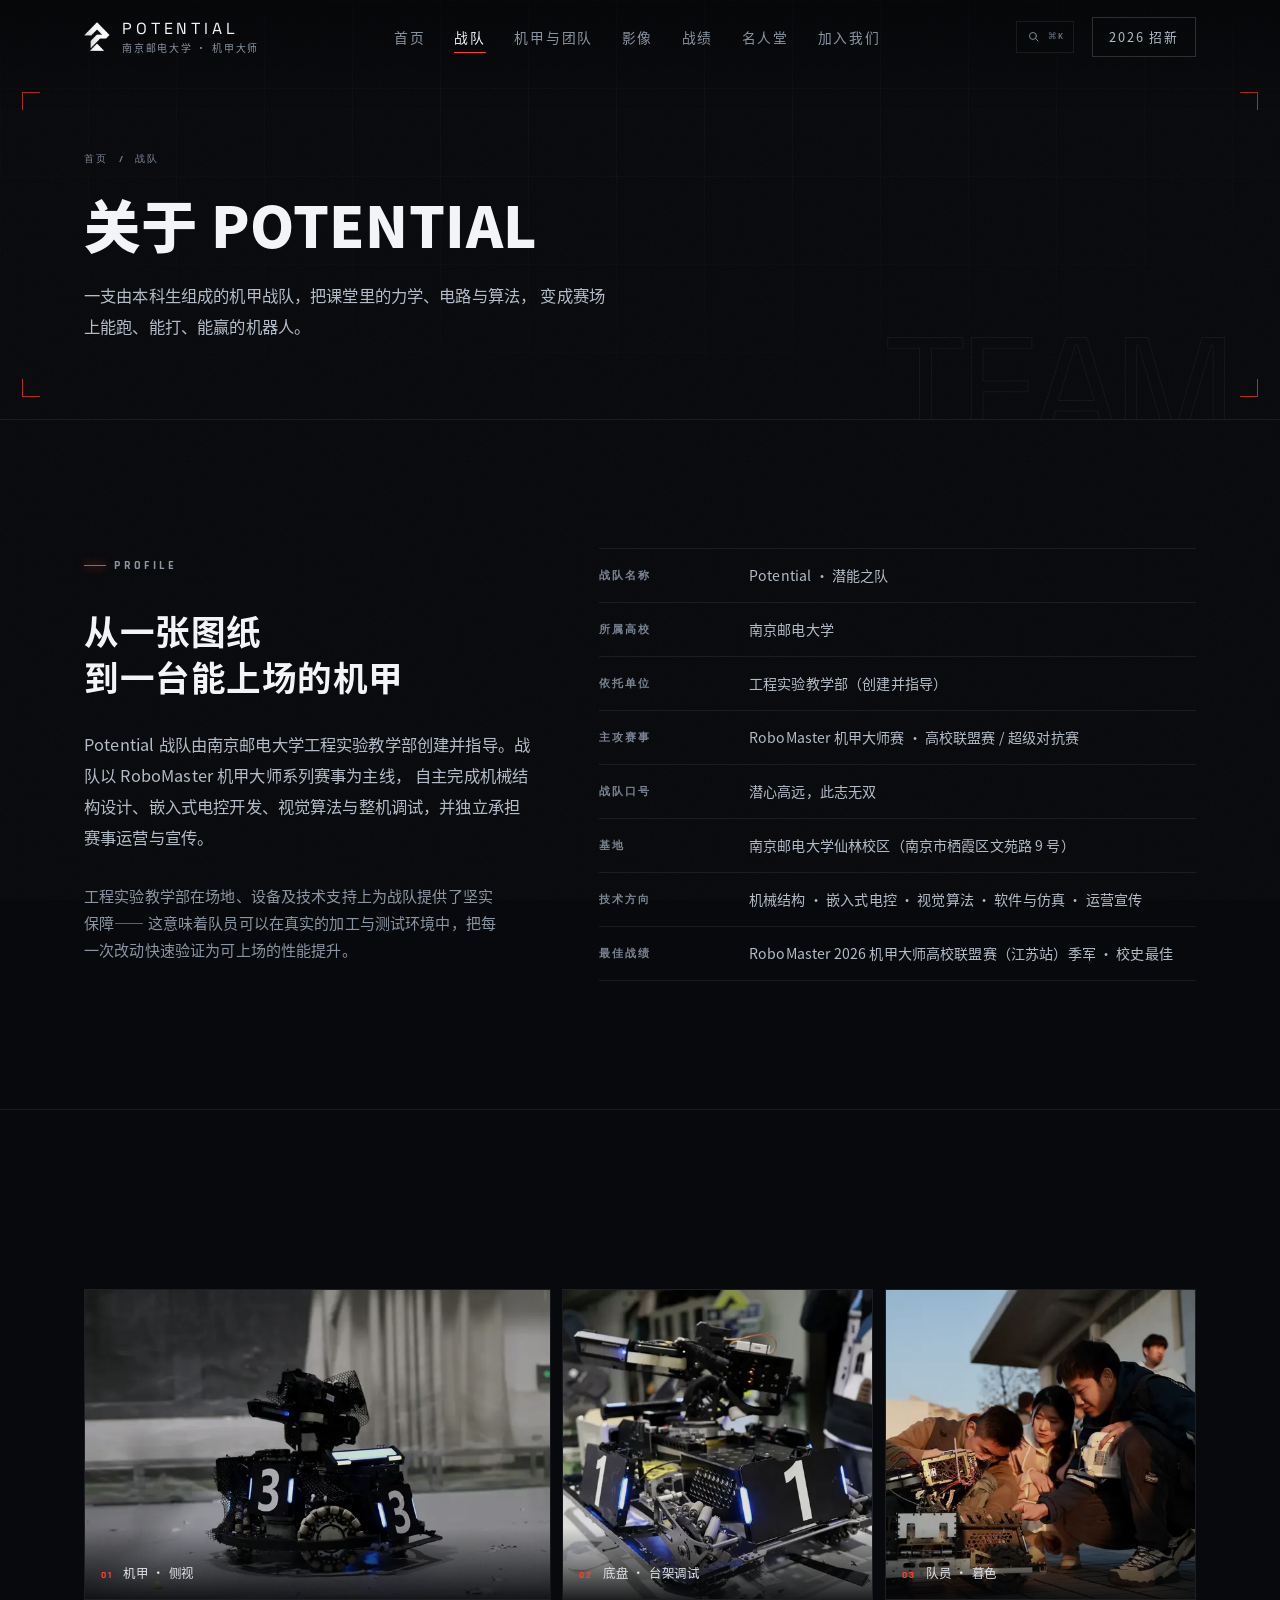
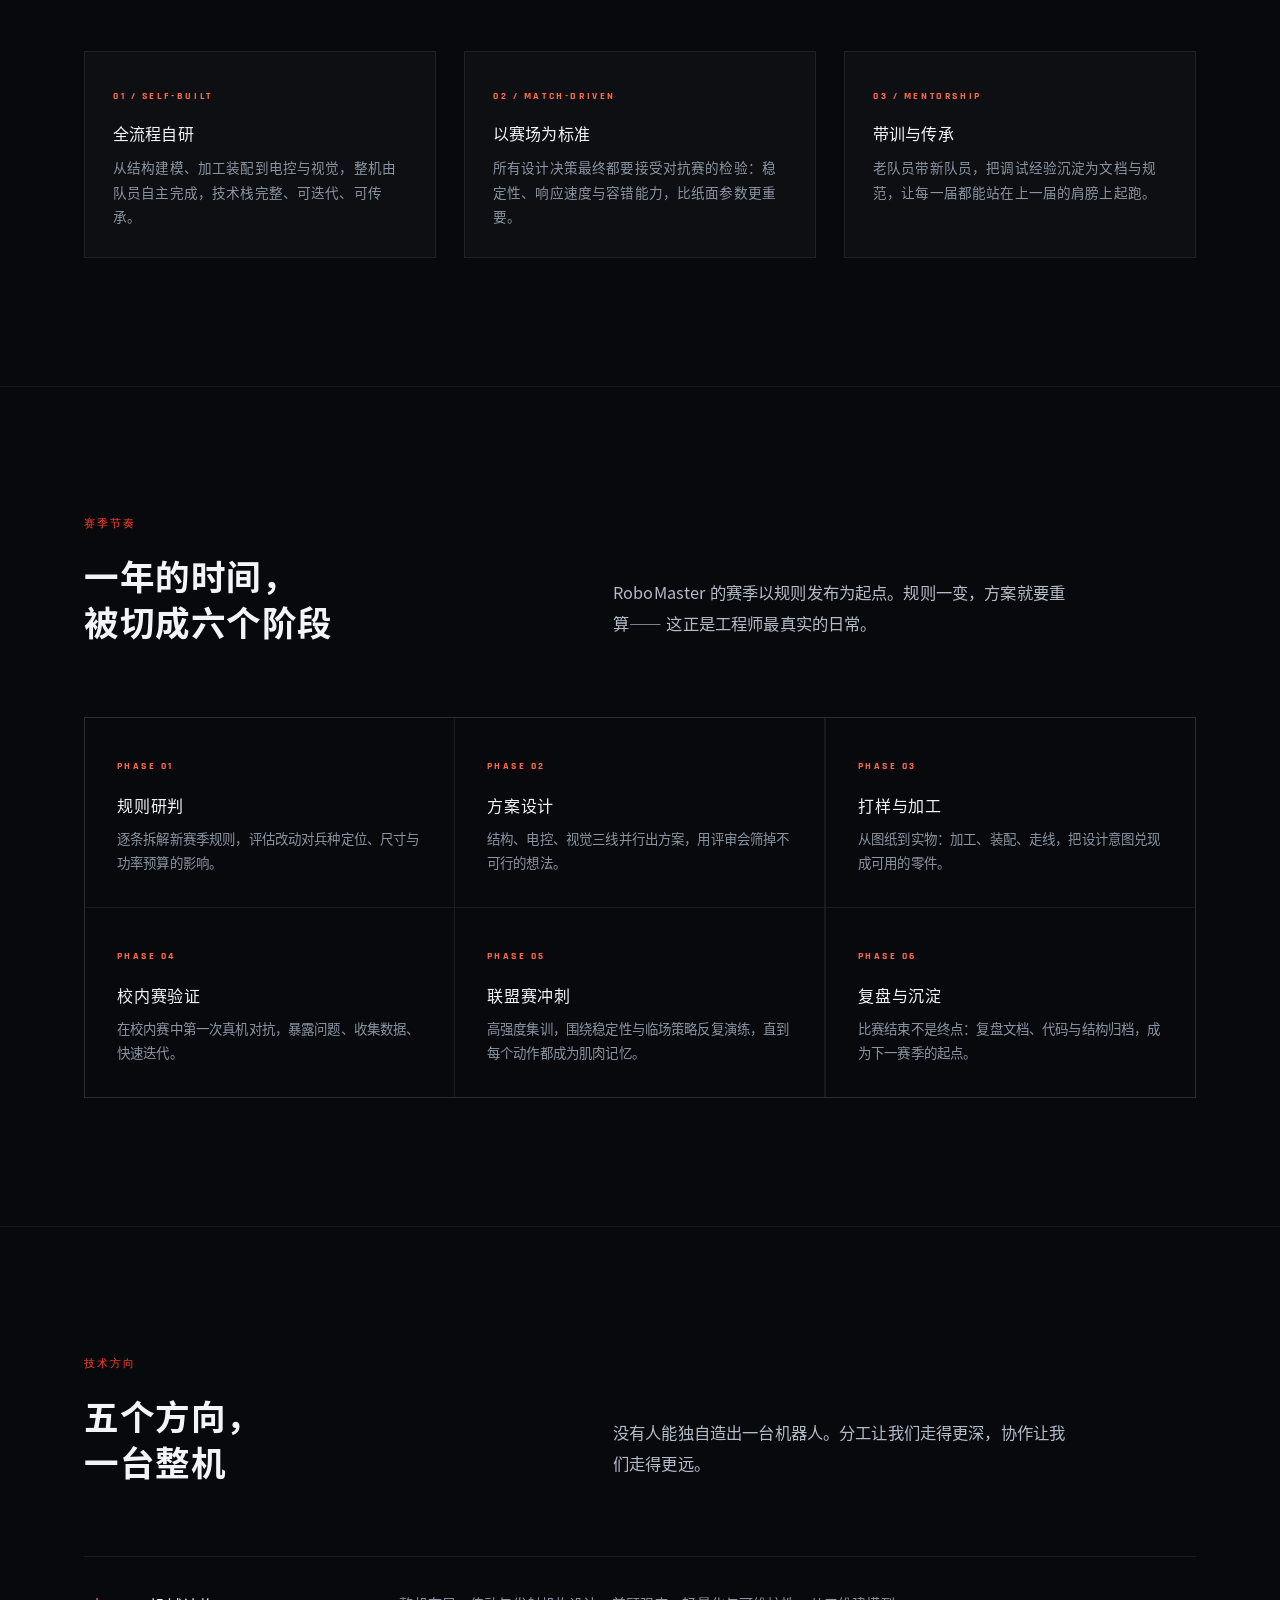
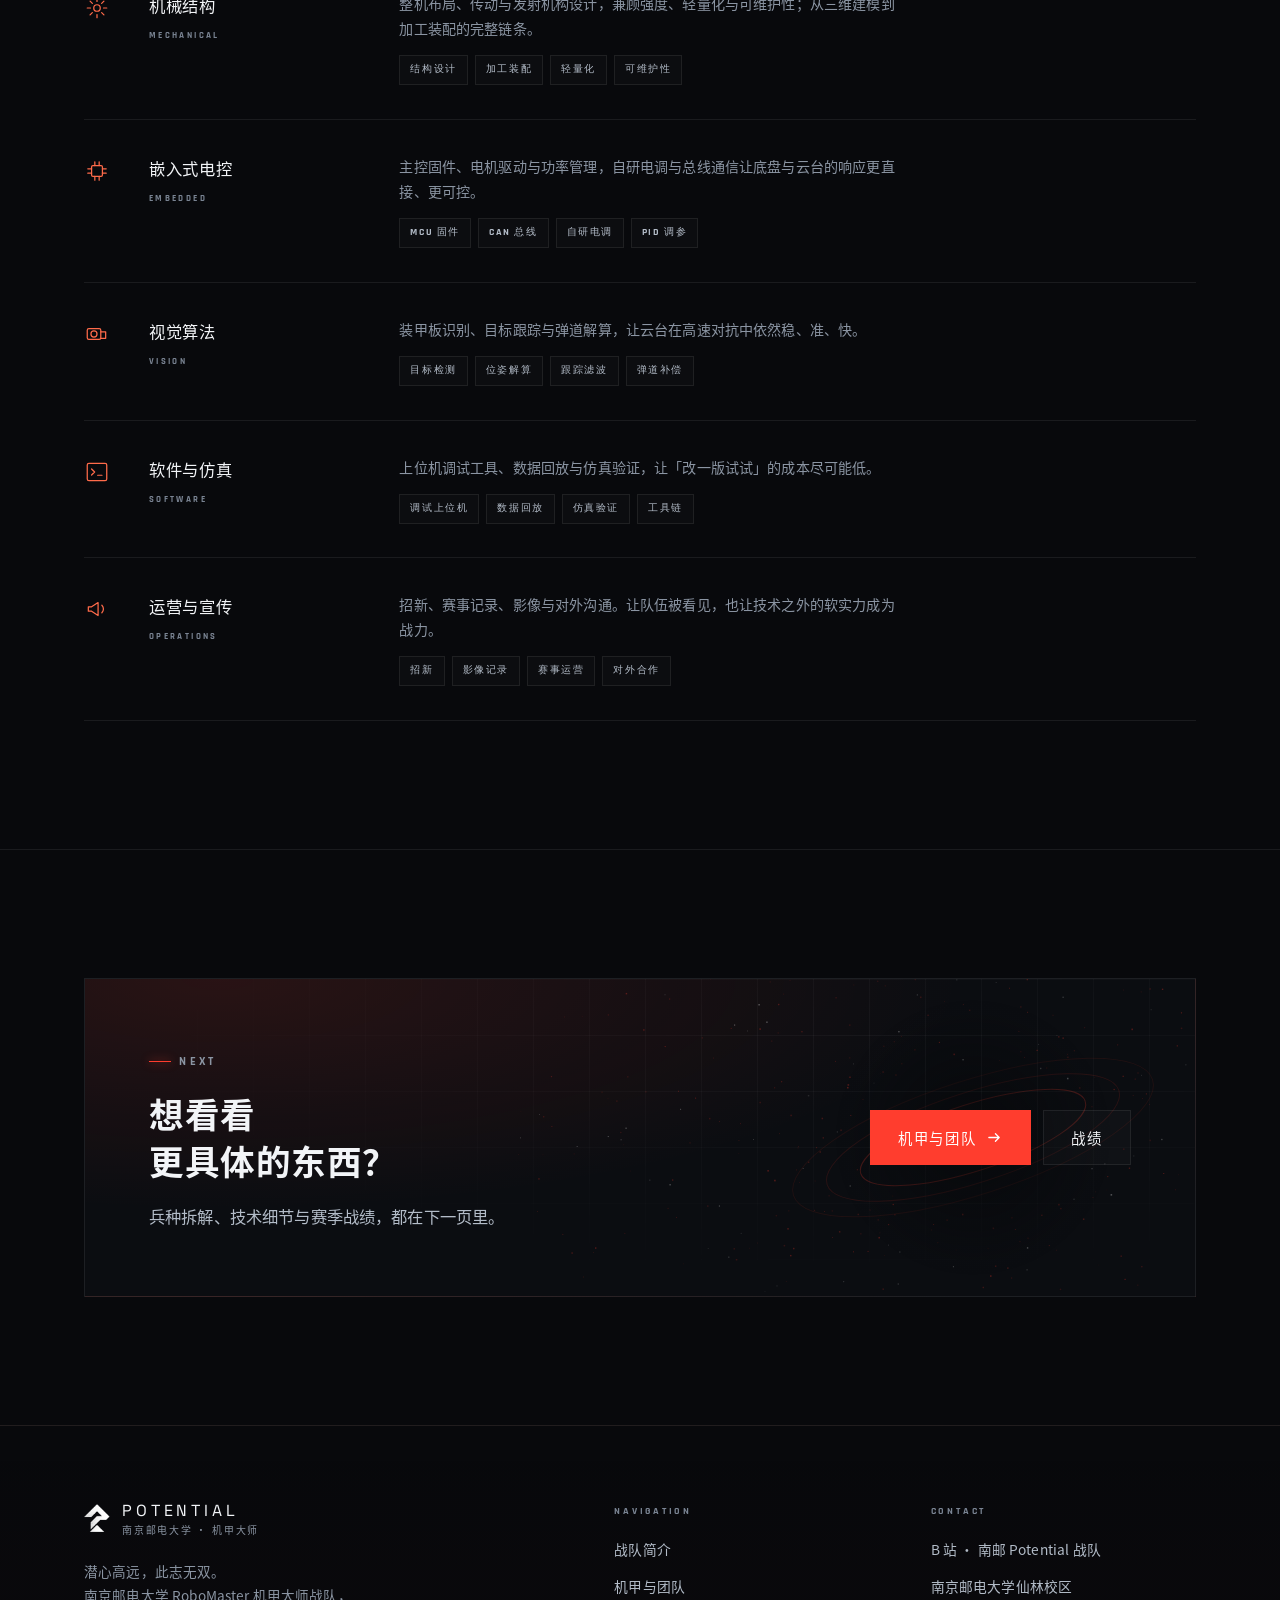
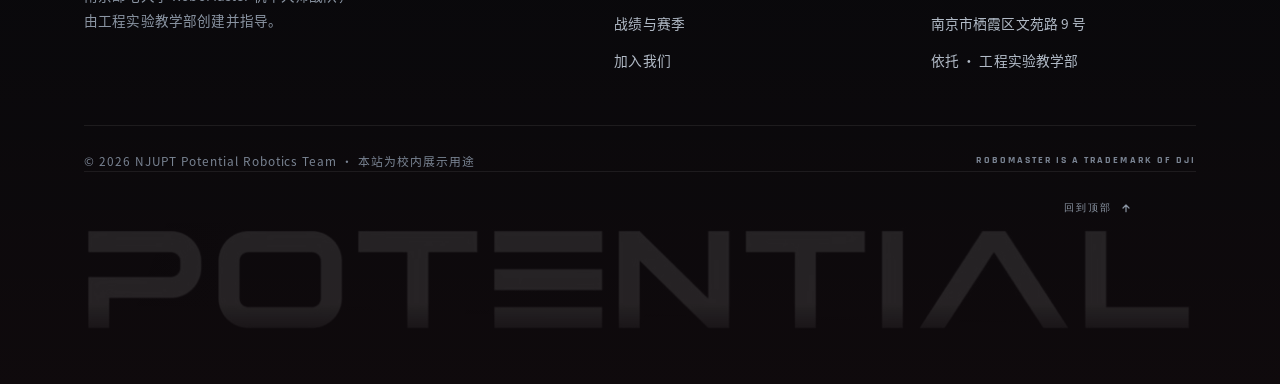
==== commit f770f4a0: "feat(motion): black-hole vortex that condenses into the team mark on quote band and join panels" ====
--- a/about.html
+++ b/about.html
@@ -26,7 +26,7 @@
 <link rel="preload" href="assets/fonts/noto-sans-sc-400.woff2" as="font" type="font/woff2" crossorigin />
 <link rel="preload" href="assets/fonts/grotesk-latin.woff2" as="font" type="font/woff2" crossorigin />
 <link rel="stylesheet" href="assets/css/style.css?v=4" />
-<link rel="stylesheet" href="assets/css/motion.css?v=1" />
+<link rel="stylesheet" href="assets/css/motion.css?v=4" />
 </head>
 <body>
 <a class="skip-link" href="#main">跳到主要内容</a>
@@ -301,6 +301,7 @@
 <script src="assets/js/palette.js?v=3" defer></script>
 <script src="assets/js/site.js?v=3" defer></script>
 <script src="assets/js/motion.js?v=1" defer></script>
+<script src="assets/js/vortex.js?v=1" defer></script>
 <script src="assets/js/gallery.js?v=3" defer></script>
 </body>
 </html>
--- a/assets/css/motion.css
+++ b/assets/css/motion.css
@@ -110,3 +110,40 @@
 @keyframes icon-draw{from{stroke-dashoffset:60}to{stroke-dashoffset:0}}
 .card:hover .card__icon svg *{stroke-dasharray:60;animation:icon-draw 1s ease-out both}
 }
+
+/* ---------- hall of fame: HD portrait member cards ---------- */
+.member-grid{display:grid;grid-template-columns:repeat(auto-fill,minmax(min(100%,300px),1fr));gap:clamp(14px,2vw,28px);background:none;border:0}
+.fm{position:relative;isolation:isolate;overflow:hidden;background:var(--ink-700);border:1px solid rgba(217,180,90,.3);box-shadow:0 30px 70px -40px rgba(0,0,0,.95);transition:border-color .5s,transform .7s var(--ease-out)}
+.fm:hover{border-color:rgba(243,217,138,.75);transform:translateY(-4px)}
+.fm__photo{position:relative;aspect-ratio:4/5;overflow:hidden;background:linear-gradient(140deg,rgba(217,180,90,.2),rgba(255,255,255,.03))}
+.fm__photo img{position:absolute;inset:0;width:100%;height:100%;object-fit:cover;filter:saturate(.95) contrast(1.05);transition:transform 1.4s var(--ease-out)}
+.fm:hover .fm__photo img{transform:scale(1.05)}
+.fm__init{position:absolute;inset:0;display:grid;place-items:center;font-size:7rem;font-weight:900;color:rgba(243,217,138,.5)}
+.fm__photo::after{content:"";position:absolute;inset:0;pointer-events:none;background:linear-gradient(to top,rgba(5,6,8,.96) 0%,rgba(5,6,8,.55) 34%,transparent 64%)}
+.fm::before{content:"";position:absolute;inset:0;z-index:4;pointer-events:none;background:linear-gradient(105deg,transparent 38%,rgba(255,241,184,.2) 50%,transparent 62%);transform:translateX(-120%);transition:transform 1.2s var(--ease-out)}
+.fm:hover::before{transform:translateX(120%)}
+.fm::after{content:"";position:absolute;inset:10px;z-index:3;pointer-events:none;border:1px solid rgba(243,217,138,.18);transition:border-color .5s,inset .5s var(--ease-out)}
+.fm:hover::after{border-color:rgba(243,217,138,.55);inset:6px}
+.fm__body{position:absolute;inset:auto 0 0 0;z-index:2;padding:clamp(18px,2vw,28px)}
+.fm__role{font-family:var(--font-num);font-size:.68rem;letter-spacing:.24em;text-transform:uppercase;color:#e9c872}
+.fm__name{margin-top:8px;font-size:clamp(1.6rem,2.4vw,2.2rem);font-weight:900;line-height:1.15;letter-spacing:.04em;background:linear-gradient(110deg,#d9b45a,#fff3c4 45%,#d9b45a);-webkit-background-clip:text;background-clip:text;color:transparent;-webkit-text-fill-color:transparent;width:fit-content}
+.fm__note{margin-top:8px;font-size:.84rem;color:var(--txt-300)}
+.fm__chips{display:flex;flex-wrap:wrap;gap:6px;margin-top:12px}
+.fm__chip{font-family:var(--font-num);font-size:.58rem;letter-spacing:.14em;text-transform:uppercase;color:#e9c872;border:1px solid rgba(217,180,90,.4);padding:3px 8px}
+@media(min-width:900px){.fm--lead{grid-column:span 2}.fm--lead .fm__photo{aspect-ratio:16/10}}
+
+/* hall lead card: split layout */
+@media(min-width:900px){
+.fm--lead{grid-column:1/-1;display:grid;grid-template-columns:minmax(0,460px) minmax(0,1fr)}
+.fm--lead .fm__photo{aspect-ratio:4/5}
+.fm--lead .fm__photo::after{background:linear-gradient(to right,transparent 55%,rgba(5,6,8,.92))}
+.fm--lead .fm__body{position:relative;inset:auto;display:flex;flex-direction:column;justify-content:center;padding:clamp(32px,4.5vw,72px)}
+.fm--lead .fm__name{font-size:clamp(2.8rem,5.2vw,4.6rem)}
+.fm--lead .fm__role{font-size:.8rem}
+.fm--lead .fm__note{font-size:1rem;max-width:36ch}
+}
+
+/* ---------- vortex canvas: stars condensing into the team mark ---------- */
+.vortex{position:absolute;inset:0;width:100%;height:100%;pointer-events:none;z-index:0}
+.quote-band .wrap,.join-panel__inner{position:relative;z-index:1}
+@media (max-width:760px){.vortex{opacity:.45}}
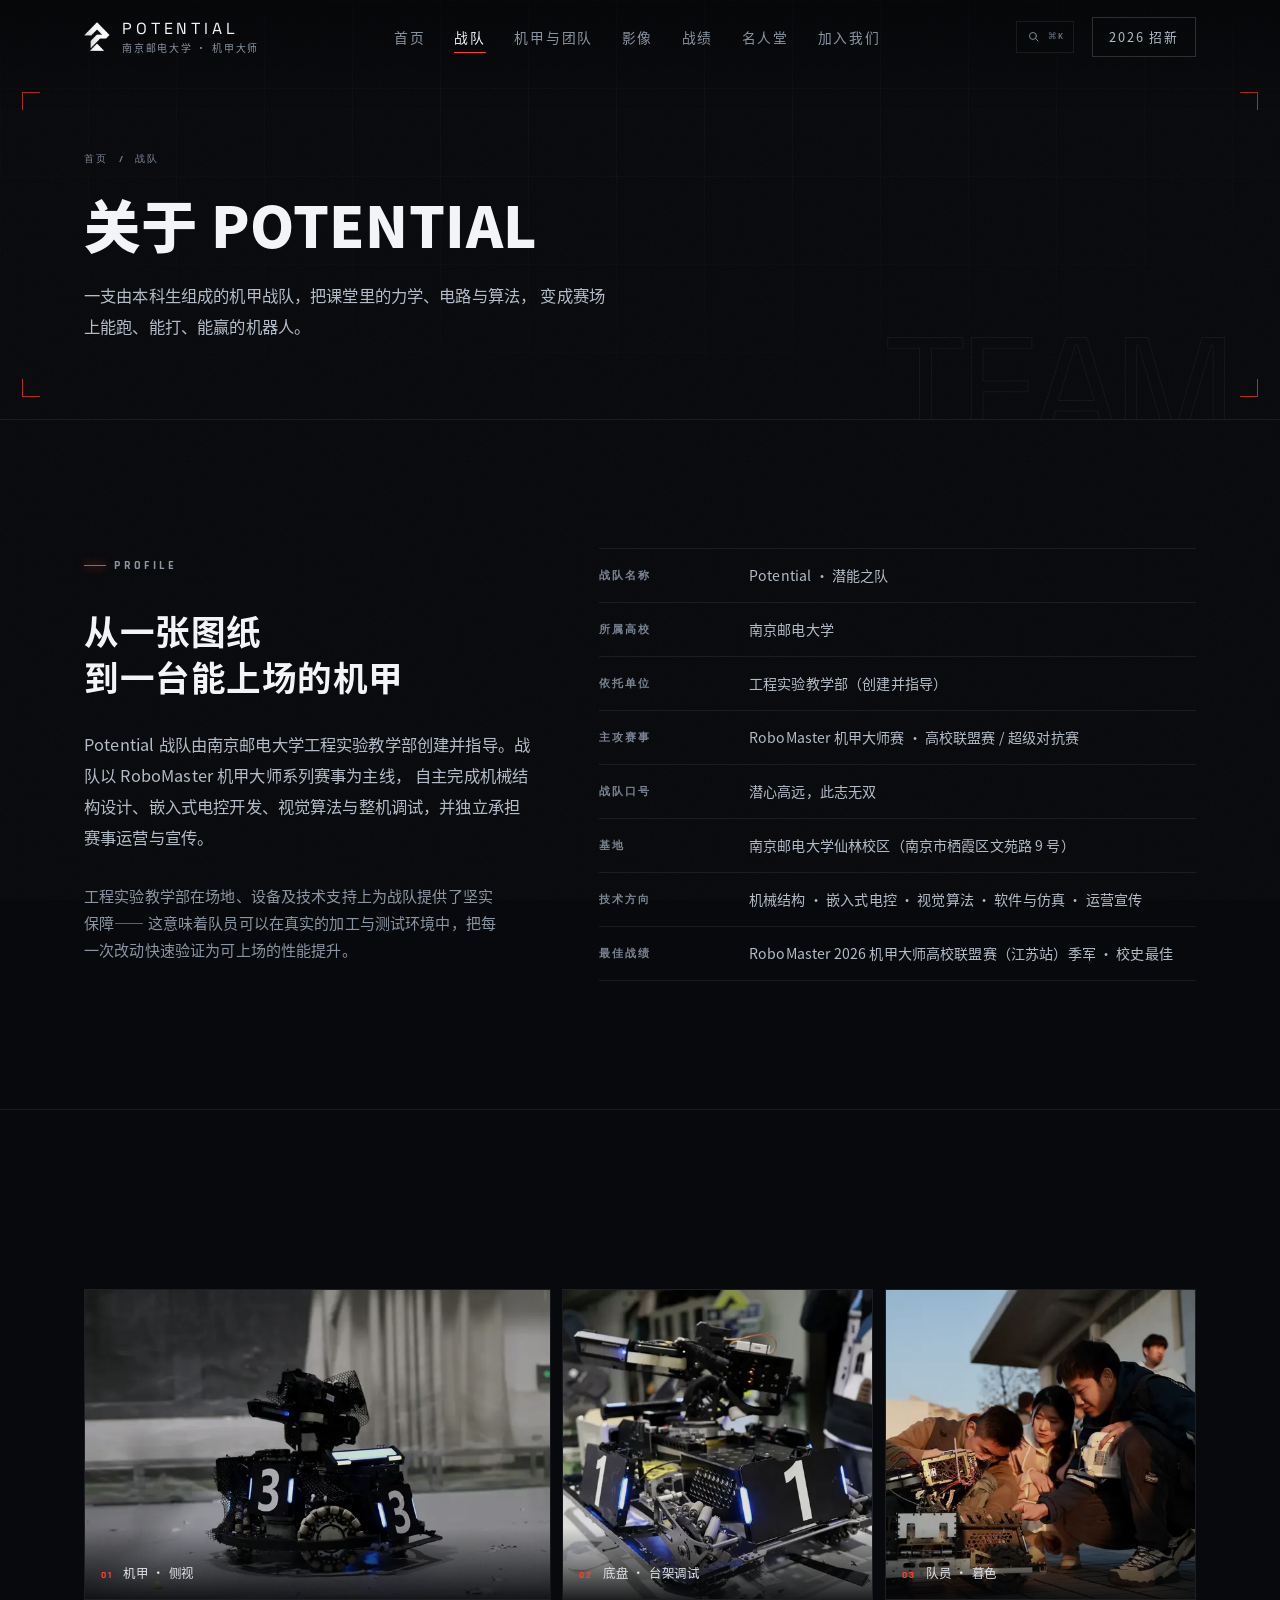
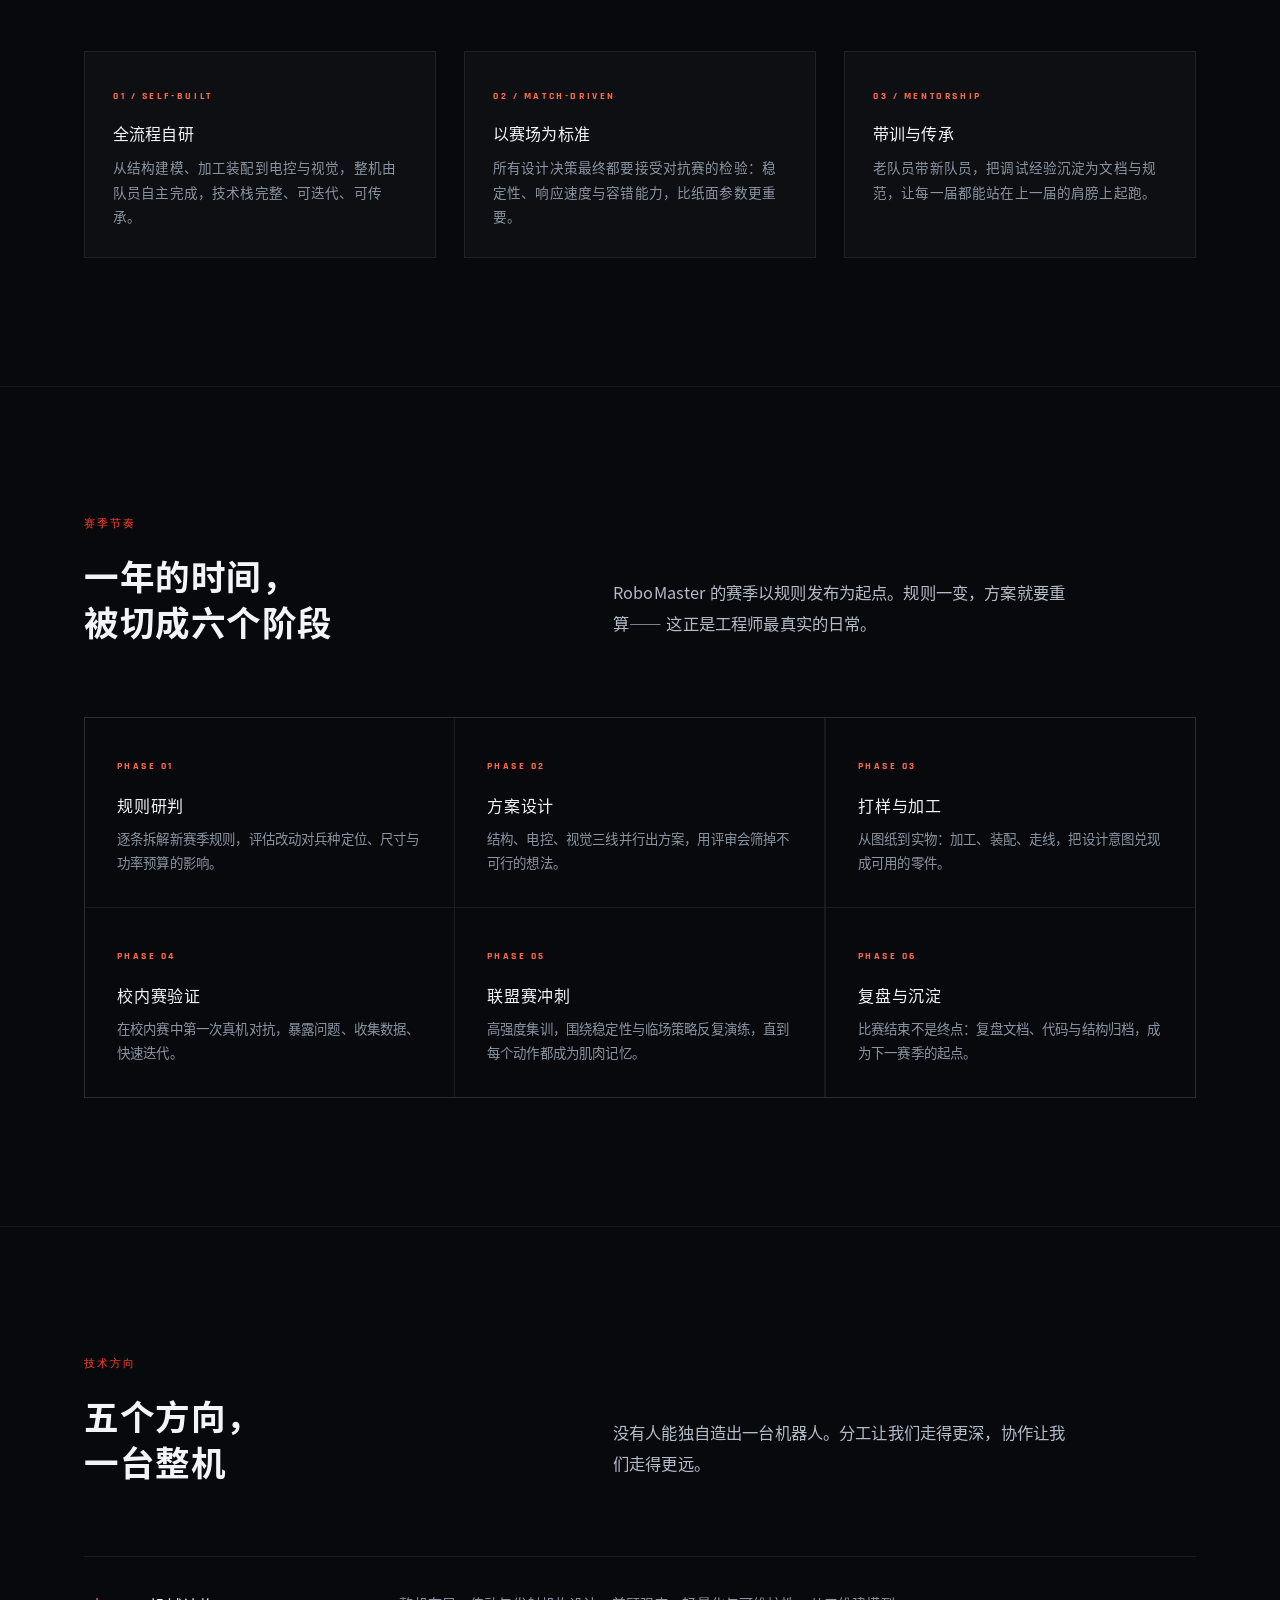
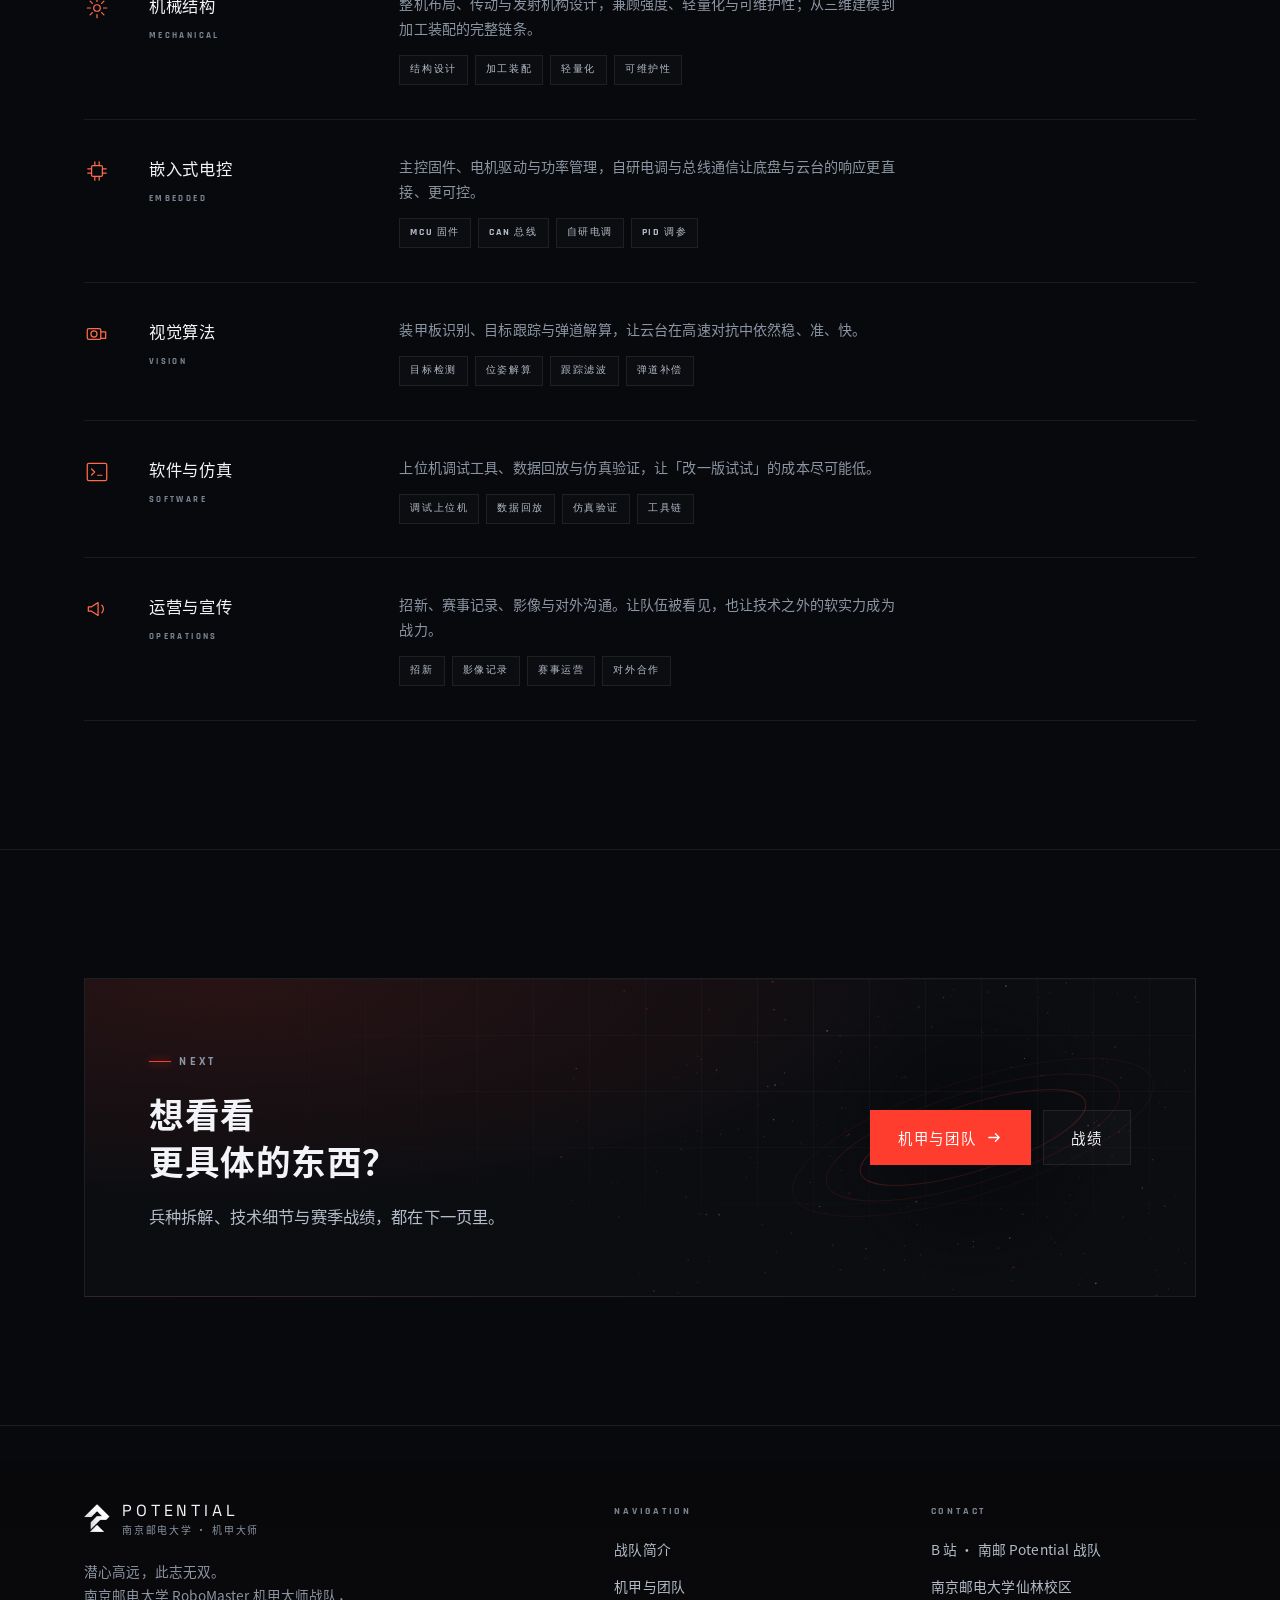
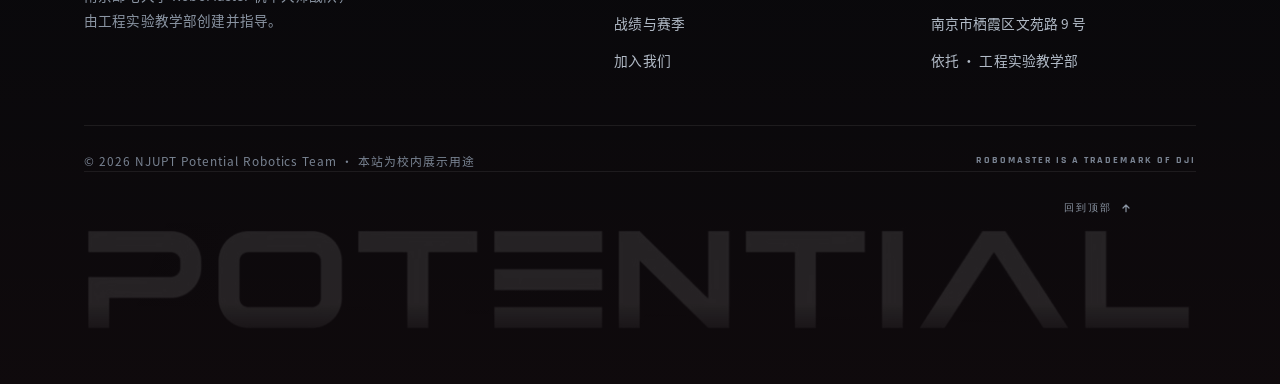
==== commit 53d4b039: "wip(cms): site text editor (data-cms tagging, content.js overrides, admin panel, /api/content)" ====
--- a/about.html
+++ b/about.html
@@ -29,7 +29,7 @@
 <link rel="stylesheet" href="assets/css/motion.css?v=4" />
 </head>
 <body>
-<a class="skip-link" href="#main">跳到主要内容</a>
+<a class="skip-link" href="#main" data-cms="about.1">跳到主要内容</a>
 <div class="scroll-bar" aria-hidden="true"></div>
 
 <header class="site-header">
@@ -38,25 +38,25 @@
       <a class="brand" href="index.html" aria-label="POTENTIAL 战队首页">
         <img class="brand__mark" src="assets/img/logo-mark.png" alt="" width="26" height="29" />
         <span class="brand__text">
-          <span class="brand__name">Potential</span>
-          <span class="brand__sub">南京邮电大学 · 机甲大师</span>
+          <span class="brand__name" data-cms="site.1">Potential</span>
+          <span class="brand__sub" data-cms="site.2">南京邮电大学 · 机甲大师</span>
         </span>
       </a>
       <ul class="nav__links">
-        <li><a class="nav__link" href="index.html">首页</a></li>
-        <li><a class="nav__link" href="about.html" aria-current="page">战队</a></li>
-        <li><a class="nav__link" href="robots.html">机甲与团队</a></li>
-        <li><a class="nav__link" href="gallery.html">影像</a></li>
-        <li><a class="nav__link" href="results.html">战绩</a></li>
-        <li><a class="nav__link" href="hall.html">名人堂</a></li>
-        <li><a class="nav__link" href="join.html">加入我们</a></li>
+        <li><a class="nav__link" href="index.html" data-cms="site.3">首页</a></li>
+        <li><a class="nav__link" href="about.html" aria-current="page" data-cms="site.4">战队</a></li>
+        <li><a class="nav__link" href="robots.html" data-cms="site.5">机甲与团队</a></li>
+        <li><a class="nav__link" href="gallery.html" data-cms="site.6">影像</a></li>
+        <li><a class="nav__link" href="results.html" data-cms="site.7">战绩</a></li>
+        <li><a class="nav__link" href="hall.html" data-cms="site.8">名人堂</a></li>
+        <li><a class="nav__link" href="join.html" data-cms="site.9">加入我们</a></li>
       </ul>
       <div class="nav__end">
         <button class="nav__search" type="button" onclick="PotentialSearch.open()" aria-label="快速跳转">
           <svg viewBox="0 0 24 24" aria-hidden="true"><circle cx="11" cy="11" r="6.4"/><path d="M16 16l4.4 4.4"/></svg>
           <kbd>⌘K</kbd>
         </button>
-        <a class="nav__cta" href="join.html">2026 招新</a>
+        <a class="nav__cta" href="join.html" data-cms="site.10">2026 招新</a>
         <button class="nav__toggle" type="button" aria-label="打开菜单" aria-expanded="false"><span></span></button>
       </div>
     </nav>
@@ -64,13 +64,13 @@
 </header>
 
 <div class="nav__drawer" aria-label="移动端导航">
-  <a href="index.html"><span>首页</span><span>01</span></a>
-  <a href="about.html"><span>战队</span><span>02</span></a>
-  <a href="robots.html"><span>机甲与团队</span><span>03</span></a>
-  <a href="gallery.html"><span>影像</span><span>04</span></a>
-  <a href="results.html"><span>战绩</span><span>05</span></a>
-  <a href="hall.html"><span>名人堂</span><span>06</span></a>
-  <a href="join.html"><span>加入我们</span><span>07</span></a>
+  <a href="index.html"><span data-cms="site.11">首页</span><span>01</span></a>
+  <a href="about.html"><span data-cms="site.12">战队</span><span>02</span></a>
+  <a href="robots.html"><span data-cms="site.13">机甲与团队</span><span>03</span></a>
+  <a href="gallery.html"><span data-cms="site.14">影像</span><span>04</span></a>
+  <a href="results.html"><span data-cms="site.15">战绩</span><span>05</span></a>
+  <a href="hall.html"><span data-cms="site.16">名人堂</span><span>06</span></a>
+  <a href="join.html"><span data-cms="site.17">加入我们</span><span>07</span></a>
 </div>
 <div class="page">
 <main id="main">
@@ -79,10 +79,10 @@
     <div class="wrap">
       <div class="page-hero__inner">
         <nav class="crumbs" aria-label="面包屑">
-          <a href="index.html">首页</a><span>/</span><span>战队</span>
+          <a href="index.html" data-cms="about.2">首页</a><span>/</span><span data-cms="about.3">战队</span>
         </nav>
-        <h1 class="h1">关于 POTENTIAL</h1>
-        <p class="lead page-hero__lead">
+        <h1 class="h1" data-cms="about.4">关于 POTENTIAL</h1>
+        <p class="lead page-hero__lead" data-cms="about.5">
           一支由本科生组成的机甲战队，把课堂里的力学、电路与算法，
           变成赛场上能跑、能打、能赢的机器人。
         </p>
@@ -94,26 +94,26 @@
     <div class="wrap">
       <div class="split">
         <div>
-          <p class="eyebrow" data-reveal>Profile</p>
-          <h2 class="h2 mt-m" data-reveal data-reveal-delay="60">从一张图纸<br />到一台能上场的机甲</h2>
-          <p class="lead mt-m" data-reveal data-reveal-delay="120">
+          <p class="eyebrow" data-reveal data-cms="about.6">Profile</p>
+          <h2 class="h2 mt-m" data-reveal data-reveal-delay="60" data-cms="about.7">从一张图纸<br />到一台能上场的机甲</h2>
+          <p class="lead mt-m" data-reveal data-reveal-delay="120" data-cms="about.8">
             Potential 战队由南京邮电大学工程实验教学部创建并指导。战队以 RoboMaster 机甲大师系列赛事为主线，
             自主完成机械结构设计、嵌入式电控开发、视觉算法与整机调试，并独立承担赛事运营与宣传。
           </p>
-          <p class="mt-m dim" data-reveal data-reveal-delay="180" style="max-width:52ch">
+          <p class="mt-m dim" data-reveal data-reveal-delay="180" style="max-width:52ch" data-cms="about.9">
             工程实验教学部在场地、设备及技术支持上为战队提供了坚实保障——
             这意味着队员可以在真实的加工与测试环境中，把每一次改动快速验证为可上场的性能提升。
           </p>
         </div>
         <ul class="spec-list" data-reveal data-reveal-delay="120">
-          <li><b>战队名称</b><span>Potential · 潜能之队</span></li>
-          <li><b>所属高校</b><span>南京邮电大学</span></li>
-          <li><b>依托单位</b><span>工程实验教学部（创建并指导）</span></li>
-          <li><b>主攻赛事</b><span>RoboMaster 机甲大师赛 · 高校联盟赛 / 超级对抗赛</span></li>
-          <li><b>战队口号</b><span>潜心高远，此志无双</span></li>
-          <li><b>基地</b><span>南京邮电大学仙林校区（南京市栖霞区文苑路 9 号）</span></li>
-          <li><b>技术方向</b><span>机械结构 · 嵌入式电控 · 视觉算法 · 软件与仿真 · 运营宣传</span></li>
-          <li><b>最佳战绩</b><span>RoboMaster 2026 机甲大师高校联盟赛（江苏站）季军 · 校史最佳</span></li>
+          <li><b data-cms="about.10">战队名称</b><span data-cms="about.11">Potential · 潜能之队</span></li>
+          <li><b data-cms="about.12">所属高校</b><span data-cms="about.13">南京邮电大学</span></li>
+          <li><b data-cms="about.14">依托单位</b><span data-cms="about.15">工程实验教学部（创建并指导）</span></li>
+          <li><b data-cms="about.16">主攻赛事</b><span data-cms="about.17">RoboMaster 机甲大师赛 · 高校联盟赛 / 超级对抗赛</span></li>
+          <li><b data-cms="about.18">战队口号</b><span data-cms="about.19">潜心高远，此志无双</span></li>
+          <li><b data-cms="about.20">基地</b><span data-cms="about.21">南京邮电大学仙林校区（南京市栖霞区文苑路 9 号）</span></li>
+          <li><b data-cms="about.22">技术方向</b><span data-cms="about.23">机械结构 · 嵌入式电控 · 视觉算法 · 软件与仿真 · 运营宣传</span></li>
+          <li><b data-cms="about.24">最佳战绩</b><span data-cms="about.25">RoboMaster 2026 机甲大师高校联盟赛（江苏站）季军 · 校史最佳</span></li>
         </ul>
       </div>
     </div>
@@ -126,19 +126,19 @@
 </div>
 <div class="feature-row">
         <div class="feature" data-reveal>
-          <span class="feature__k">01 / Self-built</span>
-          <h3>全流程自研</h3>
-          <p>从结构建模、加工装配到电控与视觉，整机由队员自主完成，技术栈完整、可迭代、可传承。</p>
+          <span class="feature__k" data-cms="about.26">01 / Self-built</span>
+          <h3 data-cms="about.27">全流程自研</h3>
+          <p data-cms="about.28">从结构建模、加工装配到电控与视觉，整机由队员自主完成，技术栈完整、可迭代、可传承。</p>
         </div>
         <div class="feature" data-reveal data-reveal-delay="70">
-          <span class="feature__k">02 / Match-driven</span>
-          <h3>以赛场为标准</h3>
-          <p>所有设计决策最终都要接受对抗赛的检验：稳定性、响应速度与容错能力，比纸面参数更重要。</p>
+          <span class="feature__k" data-cms="about.29">02 / Match-driven</span>
+          <h3 data-cms="about.30">以赛场为标准</h3>
+          <p data-cms="about.31">所有设计决策最终都要接受对抗赛的检验：稳定性、响应速度与容错能力，比纸面参数更重要。</p>
         </div>
         <div class="feature" data-reveal data-reveal-delay="140">
-          <span class="feature__k">03 / Mentorship</span>
-          <h3>带训与传承</h3>
-          <p>老队员带新队员，把调试经验沉淀为文档与规范，让每一届都能站在上一届的肩膀上起跑。</p>
+          <span class="feature__k" data-cms="about.32">03 / Mentorship</span>
+          <h3 data-cms="about.33">带训与传承</h3>
+          <p data-cms="about.34">老队员带新队员，把调试经验沉淀为文档与规范，让每一届都能站在上一届的肩膀上起跑。</p>
         </div>
       </div>
     </div>
@@ -148,11 +148,11 @@
     <div class="wrap">
       <div class="sec-head">
         <div>
-          <span class="sec-head__index" data-reveal>赛季节奏</span>
-          <h2 class="h2" data-reveal data-reveal-delay="60">一年的时间，<br />被切成六个阶段</h2>
+          <span class="sec-head__index" data-reveal data-cms="about.35">赛季节奏</span>
+          <h2 class="h2" data-reveal data-reveal-delay="60" data-cms="about.36">一年的时间，<br />被切成六个阶段</h2>
         </div>
         <div class="sec-head__right">
-          <p class="lead" data-reveal data-reveal-delay="120">
+          <p class="lead" data-reveal data-reveal-delay="120" data-cms="about.37">
             RoboMaster 的赛季以规则发布为起点。规则一变，方案就要重算——
             这正是工程师最真实的日常。
           </p>
@@ -160,12 +160,12 @@
       </div>
 
       <div class="steps">
-        <div class="step" data-reveal><span class="step__no">PHASE 01</span><h3>规则研判</h3><p>逐条拆解新赛季规则，评估改动对兵种定位、尺寸与功率预算的影响。</p></div>
-        <div class="step" data-reveal data-reveal-delay="50"><span class="step__no">PHASE 02</span><h3>方案设计</h3><p>结构、电控、视觉三线并行出方案，用评审会筛掉不可行的想法。</p></div>
-        <div class="step" data-reveal data-reveal-delay="100"><span class="step__no">PHASE 03</span><h3>打样与加工</h3><p>从图纸到实物：加工、装配、走线，把设计意图兑现成可用的零件。</p></div>
-        <div class="step" data-reveal><span class="step__no">PHASE 04</span><h3>校内赛验证</h3><p>在校内赛中第一次真机对抗，暴露问题、收集数据、快速迭代。</p></div>
-        <div class="step" data-reveal data-reveal-delay="50"><span class="step__no">PHASE 05</span><h3>联盟赛冲刺</h3><p>高强度集训，围绕稳定性与临场策略反复演练，直到每个动作都成为肌肉记忆。</p></div>
-        <div class="step" data-reveal data-reveal-delay="100"><span class="step__no">PHASE 06</span><h3>复盘与沉淀</h3><p>比赛结束不是终点：复盘文档、代码与结构归档，成为下一赛季的起点。</p></div>
+        <div class="step" data-reveal><span class="step__no" data-cms="about.38">PHASE 01</span><h3 data-cms="about.39">规则研判</h3><p data-cms="about.40">逐条拆解新赛季规则，评估改动对兵种定位、尺寸与功率预算的影响。</p></div>
+        <div class="step" data-reveal data-reveal-delay="50"><span class="step__no" data-cms="about.41">PHASE 02</span><h3 data-cms="about.42">方案设计</h3><p data-cms="about.43">结构、电控、视觉三线并行出方案，用评审会筛掉不可行的想法。</p></div>
+        <div class="step" data-reveal data-reveal-delay="100"><span class="step__no" data-cms="about.44">PHASE 03</span><h3 data-cms="about.45">打样与加工</h3><p data-cms="about.46">从图纸到实物：加工、装配、走线，把设计意图兑现成可用的零件。</p></div>
+        <div class="step" data-reveal><span class="step__no" data-cms="about.47">PHASE 04</span><h3 data-cms="about.48">校内赛验证</h3><p data-cms="about.49">在校内赛中第一次真机对抗，暴露问题、收集数据、快速迭代。</p></div>
+        <div class="step" data-reveal data-reveal-delay="50"><span class="step__no" data-cms="about.50">PHASE 05</span><h3 data-cms="about.51">联盟赛冲刺</h3><p data-cms="about.52">高强度集训，围绕稳定性与临场策略反复演练，直到每个动作都成为肌肉记忆。</p></div>
+        <div class="step" data-reveal data-reveal-delay="100"><span class="step__no" data-cms="about.53">PHASE 06</span><h3 data-cms="about.54">复盘与沉淀</h3><p data-cms="about.55">比赛结束不是终点：复盘文档、代码与结构归档，成为下一赛季的起点。</p></div>
       </div>
     </div>
   </section>
@@ -174,11 +174,11 @@
     <div class="wrap">
       <div class="sec-head">
         <div>
-          <span class="sec-head__index" data-reveal>技术方向</span>
-          <h2 class="h2" data-reveal data-reveal-delay="60">五个方向，<br />一台整机</h2>
+          <span class="sec-head__index" data-reveal data-cms="about.56">技术方向</span>
+          <h2 class="h2" data-reveal data-reveal-delay="60" data-cms="about.57">五个方向，<br />一台整机</h2>
         </div>
         <div class="sec-head__right">
-          <p class="lead" data-reveal data-reveal-delay="120">
+          <p class="lead" data-reveal data-reveal-delay="120" data-cms="about.58">
             没有人能独自造出一台机器人。分工让我们走得更深，协作让我们走得更远。
           </p>
         </div>
@@ -186,42 +186,42 @@
       <div>
         <div class="disc" data-reveal>
           <span class="disc__icon"><svg viewBox="0 0 24 24" aria-hidden="true"><circle cx="12" cy="12" r="3"/><path d="M12 3v3M12 18v3M3 12h3M18 12h3M5.6 5.6l2.1 2.1M16.3 16.3l2.1 2.1M18.4 5.6l-2.1 2.1M7.7 16.3l-2.1 2.1"/></svg></span>
-          <div class="disc__name"><h3>机械结构</h3><span>Mechanical</span></div>
-          <div class="disc__body">
-            <p>整机布局、传动与发射机构设计，兼顾强度、轻量化与可维护性；从三维建模到加工装配的完整链条。</p>
-            <div class="chips"><span class="chip">结构设计</span><span class="chip">加工装配</span><span class="chip">轻量化</span><span class="chip">可维护性</span></div>
+          <div class="disc__name"><h3 data-cms="about.59">机械结构</h3><span data-cms="about.60">Mechanical</span></div>
+          <div class="disc__body">
+            <p data-cms="about.61">整机布局、传动与发射机构设计，兼顾强度、轻量化与可维护性；从三维建模到加工装配的完整链条。</p>
+            <div class="chips"><span class="chip" data-cms="about.62">结构设计</span><span class="chip" data-cms="about.63">加工装配</span><span class="chip" data-cms="about.64">轻量化</span><span class="chip" data-cms="about.65">可维护性</span></div>
           </div>
         </div>
         <div class="disc" data-reveal>
           <span class="disc__icon"><svg viewBox="0 0 24 24" aria-hidden="true"><rect x="7" y="7" width="10" height="10" rx="1.2"/><path d="M10 3.5v3.5M14 3.5v3.5M10 17v3.5M14 17v3.5M3.5 10H7M3.5 14H7M17 10h3.5M17 14h3.5"/></svg></span>
-          <div class="disc__name"><h3>嵌入式电控</h3><span>Embedded</span></div>
-          <div class="disc__body">
-            <p>主控固件、电机驱动与功率管理，自研电调与总线通信让底盘与云台的响应更直接、更可控。</p>
-            <div class="chips"><span class="chip">MCU 固件</span><span class="chip">CAN 总线</span><span class="chip">自研电调</span><span class="chip">PID 调参</span></div>
+          <div class="disc__name"><h3 data-cms="about.66">嵌入式电控</h3><span data-cms="about.67">Embedded</span></div>
+          <div class="disc__body">
+            <p data-cms="about.68">主控固件、电机驱动与功率管理，自研电调与总线通信让底盘与云台的响应更直接、更可控。</p>
+            <div class="chips"><span class="chip" data-cms="about.69">MCU 固件</span><span class="chip" data-cms="about.70">CAN 总线</span><span class="chip" data-cms="about.71">自研电调</span><span class="chip" data-cms="about.72">PID 调参</span></div>
           </div>
         </div>
         <div class="disc" data-reveal>
           <span class="disc__icon"><svg viewBox="0 0 24 24" aria-hidden="true"><rect x="3" y="7" width="12.5" height="10" rx="1.5"/><circle cx="9.2" cy="12" r="2.8"/><path d="M15.5 10H20v6h-4.5"/></svg></span>
-          <div class="disc__name"><h3>视觉算法</h3><span>Vision</span></div>
-          <div class="disc__body">
-            <p>装甲板识别、目标跟踪与弹道解算，让云台在高速对抗中依然稳、准、快。</p>
-            <div class="chips"><span class="chip">目标检测</span><span class="chip">位姿解算</span><span class="chip">跟踪滤波</span><span class="chip">弹道补偿</span></div>
+          <div class="disc__name"><h3 data-cms="about.73">视觉算法</h3><span data-cms="about.74">Vision</span></div>
+          <div class="disc__body">
+            <p data-cms="about.75">装甲板识别、目标跟踪与弹道解算，让云台在高速对抗中依然稳、准、快。</p>
+            <div class="chips"><span class="chip" data-cms="about.76">目标检测</span><span class="chip" data-cms="about.77">位姿解算</span><span class="chip" data-cms="about.78">跟踪滤波</span><span class="chip" data-cms="about.79">弹道补偿</span></div>
           </div>
         </div>
         <div class="disc" data-reveal>
           <span class="disc__icon"><svg viewBox="0 0 24 24" aria-hidden="true"><rect x="3" y="4" width="18" height="16" rx="1.5"/><path d="M7 9.2l2.8 2.8L7 14.8M12.6 15h4"/></svg></span>
-          <div class="disc__name"><h3>软件与仿真</h3><span>Software</span></div>
-          <div class="disc__body">
-            <p>上位机调试工具、数据回放与仿真验证，让「改一版试试」的成本尽可能低。</p>
-            <div class="chips"><span class="chip">调试上位机</span><span class="chip">数据回放</span><span class="chip">仿真验证</span><span class="chip">工具链</span></div>
+          <div class="disc__name"><h3 data-cms="about.80">软件与仿真</h3><span data-cms="about.81">Software</span></div>
+          <div class="disc__body">
+            <p data-cms="about.82">上位机调试工具、数据回放与仿真验证，让「改一版试试」的成本尽可能低。</p>
+            <div class="chips"><span class="chip" data-cms="about.83">调试上位机</span><span class="chip" data-cms="about.84">数据回放</span><span class="chip" data-cms="about.85">仿真验证</span><span class="chip" data-cms="about.86">工具链</span></div>
           </div>
         </div>
         <div class="disc" data-reveal>
           <span class="disc__icon"><svg viewBox="0 0 24 24" aria-hidden="true"><path d="M4 10v4h3l6 4V6L7 10H4z"/><path d="M16.5 8.5a5 5 0 0 1 0 7"/></svg></span>
-          <div class="disc__name"><h3>运营与宣传</h3><span>Operations</span></div>
-          <div class="disc__body">
-            <p>招新、赛事记录、影像与对外沟通。让队伍被看见，也让技术之外的软实力成为战力。</p>
-            <div class="chips"><span class="chip">招新</span><span class="chip">影像记录</span><span class="chip">赛事运营</span><span class="chip">对外合作</span></div>
+          <div class="disc__name"><h3 data-cms="about.87">运营与宣传</h3><span data-cms="about.88">Operations</span></div>
+          <div class="disc__body">
+            <p data-cms="about.89">招新、赛事记录、影像与对外沟通。让队伍被看见，也让技术之外的软实力成为战力。</p>
+            <div class="chips"><span class="chip" data-cms="about.90">招新</span><span class="chip" data-cms="about.91">影像记录</span><span class="chip" data-cms="about.92">赛事运营</span><span class="chip" data-cms="about.93">对外合作</span></div>
           </div>
         </div>
       </div>
@@ -234,15 +234,15 @@
         <div class="join-panel__grid" aria-hidden="true"></div>
         <div class="join-panel__inner">
           <div>
-            <p class="eyebrow">Next</p>
-            <h2 class="h2" style="margin-top:18px">想看看<br />更具体的东西？</h2>
-            <p class="lead" style="margin-top:18px;max-width:42ch">
+            <p class="eyebrow" data-cms="about.94">Next</p>
+            <h2 class="h2" style="margin-top:18px" data-cms="about.95">想看看<br />更具体的东西？</h2>
+            <p class="lead" style="margin-top:18px;max-width:42ch" data-cms="about.96">
               兵种拆解、技术细节与赛季战绩，都在下一页里。
             </p>
           </div>
           <div style="display:flex;flex-wrap:wrap;gap:12px;justify-content:flex-end">
-            <a class="btn btn--primary" href="robots.html">机甲与团队<svg class="arrow" viewBox="0 0 16 16" fill="none" aria-hidden="true"><path d="M2 8h11M9 4l4 4-4 4" stroke="currentColor" stroke-width="1.4" stroke-linecap="round" stroke-linejoin="round"/></svg></a>
-            <a class="btn btn--ghost" href="results.html">战绩</a>
+            <a class="btn btn--primary" href="robots.html" data-cms="about.97">机甲与团队<svg class="arrow" viewBox="0 0 16 16" fill="none" aria-hidden="true"><path d="M2 8h11M9 4l4 4-4 4" stroke="currentColor" stroke-width="1.4" stroke-linecap="round" stroke-linejoin="round"/></svg></a>
+            <a class="btn btn--ghost" href="results.html" data-cms="about.98">战绩</a>
           </div>
         </div>
       </div>
@@ -258,38 +258,38 @@
         <a class="brand" href="index.html">
           <img class="brand__mark" src="assets/img/logo-mark.png" alt="" width="26" height="29" />
           <span class="brand__text">
-            <span class="brand__name">Potential</span>
-            <span class="brand__sub">南京邮电大学 · 机甲大师</span>
+            <span class="brand__name" data-cms="site.18">Potential</span>
+            <span class="brand__sub" data-cms="site.19">南京邮电大学 · 机甲大师</span>
           </span>
         </a>
-        <p>潜心高远，此志无双。<br />南京邮电大学 RoboMaster 机甲大师战队，由工程实验教学部创建并指导。</p>
+        <p data-cms="site.20">潜心高远，此志无双。<br />南京邮电大学 RoboMaster 机甲大师战队，由工程实验教学部创建并指导。</p>
       </div>
       <div class="footer-col">
-        <h4>Navigation</h4>
+        <h4 data-cms="site.21">Navigation</h4>
         <ul>
-          <li><a href="about.html">战队简介</a></li>
-          <li><a href="robots.html">机甲与团队</a></li>
-          <li><a href="results.html">战绩与赛季</a></li>
-          <li><a href="join.html">加入我们</a></li>
+          <li><a href="about.html" data-cms="site.22">战队简介</a></li>
+          <li><a href="robots.html" data-cms="site.23">机甲与团队</a></li>
+          <li><a href="results.html" data-cms="site.24">战绩与赛季</a></li>
+          <li><a href="join.html" data-cms="site.25">加入我们</a></li>
         </ul>
       </div>
       <div class="footer-col">
-        <h4>Contact</h4>
+        <h4 data-cms="site.26">Contact</h4>
         <ul>
-          <li><a href="https://space.bilibili.com/3546863781283927" target="_blank" rel="noopener">B 站 · 南邮 Potential 战队</a></li>
-          <li><span>南京邮电大学仙林校区</span></li>
-          <li><span>南京市栖霞区文苑路 9 号</span></li>
-          <li><span>依托 · 工程实验教学部</span></li>
+          <li><a href="https://space.bilibili.com/3546863781283927" target="_blank" rel="noopener" data-cms="site.27">B 站 · 南邮 Potential 战队</a></li>
+          <li><span data-cms="site.28">南京邮电大学仙林校区</span></li>
+          <li><span data-cms="site.29">南京市栖霞区文苑路 9 号</span></li>
+          <li><span data-cms="site.30">依托 · 工程实验教学部</span></li>
         </ul>
       </div>
     </div>
     <div class="footer-bottom">
       <span>© <span data-year>2026</span> NJUPT Potential Robotics Team · 本站为校内展示用途</span>
-      <span class="footer-bottom__note">RoBoMaster is a trademark of DJI</span>
+      <span class="footer-bottom__note" data-cms="site.31">RoBoMaster is a trademark of DJI</span>
     </div>
 
     <div class="footer-wordmark">
-      <a class="footer-top" href="#top">回到顶部
+      <a class="footer-top" href="#top" data-cms="site.32">回到顶部
         <svg viewBox="0 0 16 16" aria-hidden="true"><path d="M8 13V4M4 8l4-4 4 4"/></svg>
       </a>
       <img src="assets/img/logo-word-2x.png" alt="" aria-hidden="true" width="2240" height="260" loading="lazy" decoding="async" />
@@ -302,6 +302,7 @@
 <script src="assets/js/site.js?v=3" defer></script>
 <script src="assets/js/motion.js?v=1" defer></script>
 <script src="assets/js/vortex.js?v=1" defer></script>
+<script src="assets/js/content.js?v=1" defer></script>
 <script src="assets/js/gallery.js?v=3" defer></script>
 </body>
 </html>
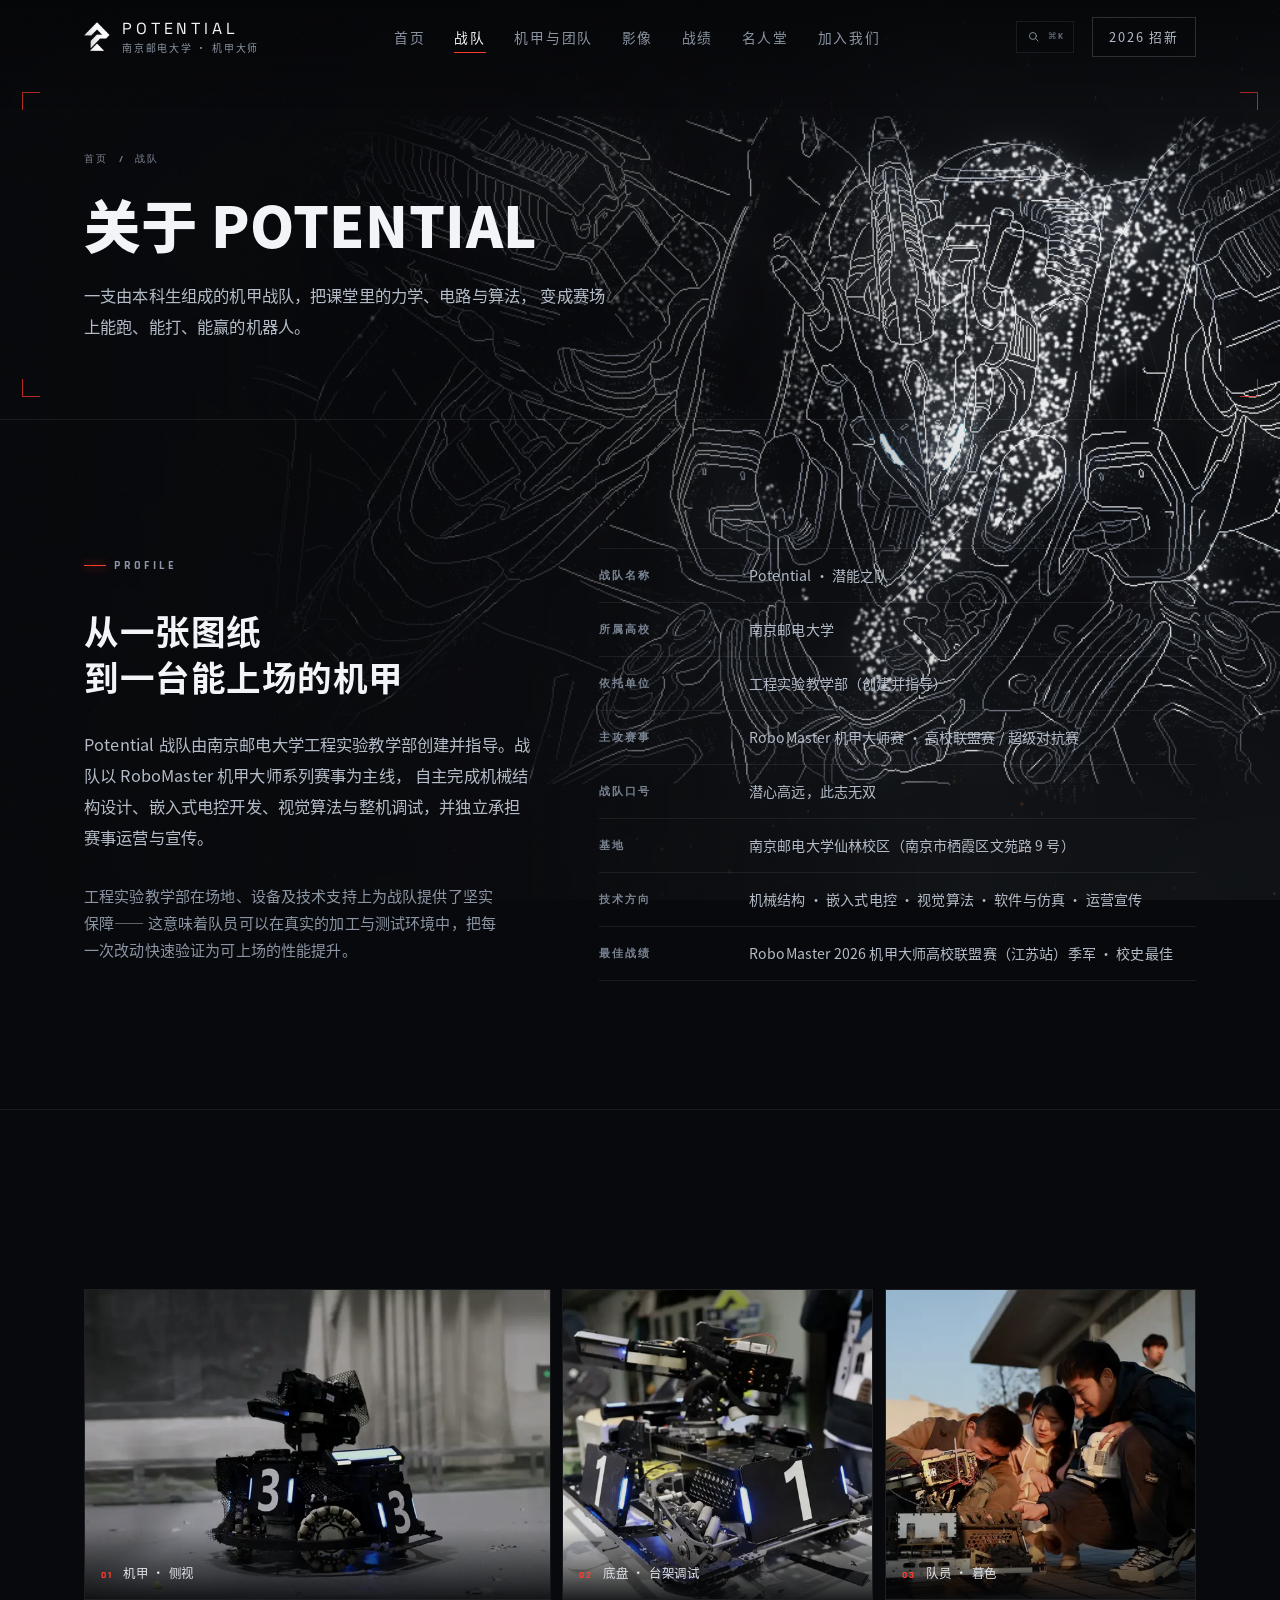
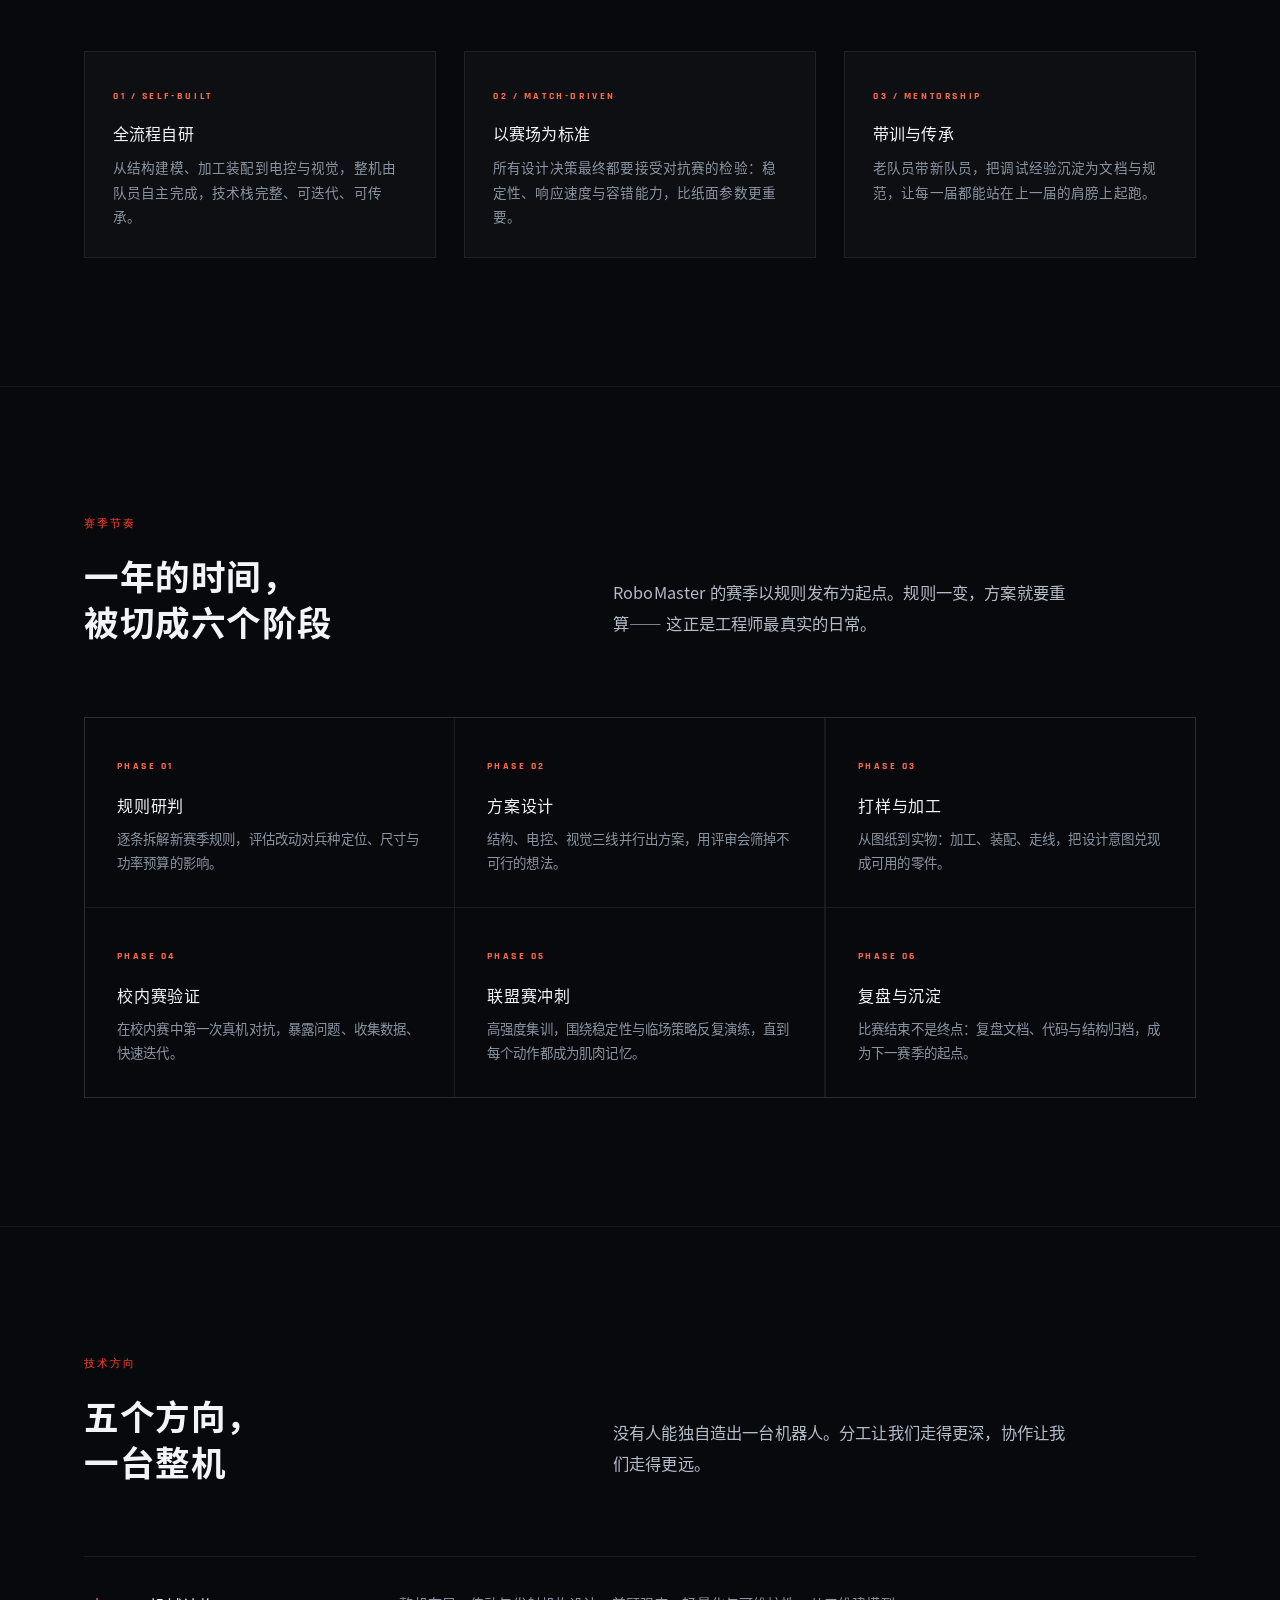
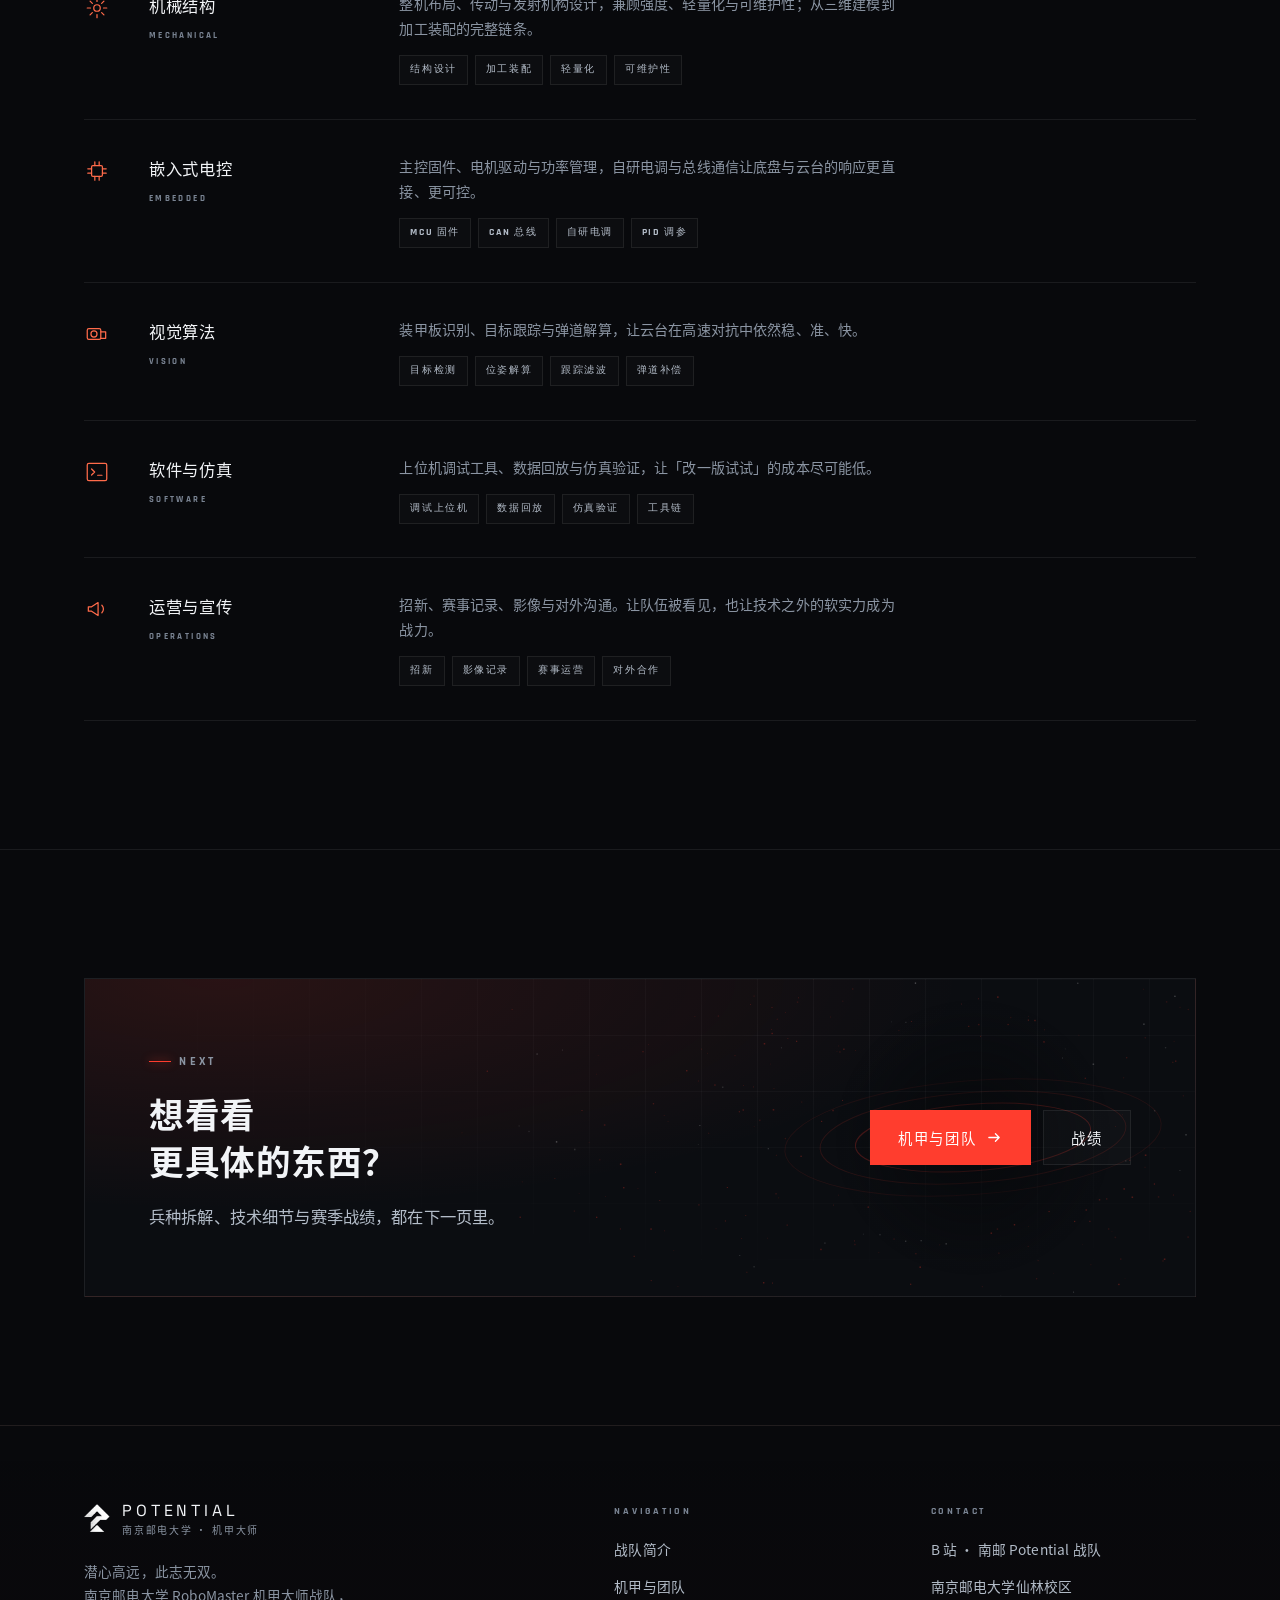
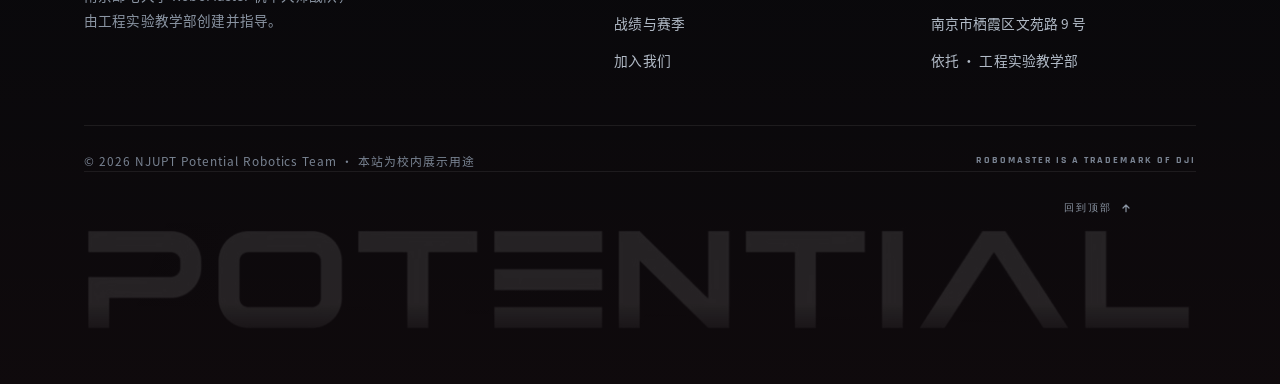
==== commit 2279df7e: "wip: flowfx/gargantua/endurance 动效资源入库，构建脚本排除 admin-content" ====
--- a/about.html
+++ b/about.html
@@ -26,7 +26,7 @@
 <link rel="preload" href="assets/fonts/noto-sans-sc-400.woff2" as="font" type="font/woff2" crossorigin />
 <link rel="preload" href="assets/fonts/grotesk-latin.woff2" as="font" type="font/woff2" crossorigin />
 <link rel="stylesheet" href="assets/css/style.css?v=4" />
-<link rel="stylesheet" href="assets/css/motion.css?v=4" />
+<link rel="stylesheet" href="assets/css/motion.css?v=8" />
 </head>
 <body>
 <a class="skip-link" href="#main" data-cms="about.1">跳到主要内容</a>
@@ -302,6 +302,9 @@
 <script src="assets/js/site.js?v=3" defer></script>
 <script src="assets/js/motion.js?v=1" defer></script>
 <script src="assets/js/vortex.js?v=1" defer></script>
+<script src="assets/js/gargantua.js?v=1" defer></script>
+<script src="assets/js/endurance.js?v=2" defer></script>
+<script src="assets/js/flowfx.js?v=7" defer></script>
 <script src="assets/js/content.js?v=1" defer></script>
 <script src="assets/js/gallery.js?v=3" defer></script>
 </body>
--- a/assets/css/motion.css
+++ b/assets/css/motion.css
@@ -147,3 +147,30 @@
 .vortex{position:absolute;inset:0;width:100%;height:100%;pointer-events:none;z-index:0}
 .quote-band .wrap,.join-panel__inner{position:relative;z-index:1}
 @media (max-width:760px){.vortex{opacity:.45}}
+
+/* ---------- hall of fame: Gargantua background ---------- */
+.gargantua{position:fixed;inset:0;width:100%;height:100%;z-index:-1;pointer-events:none}
+.gargantua-scrim{position:fixed;inset:0;z-index:-1;pointer-events:none;background:linear-gradient(90deg,rgba(8,9,12,.94) 0%,rgba(8,9,12,.8) 40%,rgba(8,9,12,0) 74%),linear-gradient(to bottom,rgba(8,9,12,.5),transparent 20%)}
+.pg-hall .hall-hero::after{display:none}
+@media (max-width:760px){.gargantua-scrim{background:rgba(8,9,12,.55)}}
+
+.pg-hall::before{display:none}.pg-hall::after{opacity:.01}
+
+/* ---------- flowfx: page-themed light-flow backgrounds (flowfx.js) ---------- */
+.flowfx{position:fixed;inset:0;width:100%;height:100%;z-index:-1;pointer-events:none}
+.flowfx-scrim{position:fixed;inset:0;z-index:-1;pointer-events:none;background:linear-gradient(90deg,rgba(8,9,12,.92) 0%,rgba(8,9,12,.72) 42%,rgba(8,9,12,.08) 76%),linear-gradient(to bottom,rgba(8,9,12,.45),transparent 22%)}
+.pg-home .flowfx-scrim{background:radial-gradient(ellipse at 66% 50%,transparent 30%,rgba(8,9,12,.55) 80%)}
+body.has-flowfx::before{display:none}body.has-flowfx::after{opacity:.012}
+@media (max-width:760px){.flowfx-scrim{background:rgba(8,9,12,.6)}}
+
+/* ---------- flowfx: let backgrounds show through ---------- */
+.pg-hall .page-hero .scanbeam::before{display:none}
+.has-flowfx.pg-home .hero__media{opacity:.62;-webkit-mask-image:radial-gradient(ellipse 46% 62% at 70% 50%,#000 35%,transparent 100%);mask-image:radial-gradient(ellipse 46% 62% at 70% 50%,#000 35%,transparent 100%)}
+.has-flowfx.pg-home .hero__scrim{background:linear-gradient(101deg,rgba(5,6,8,.82) 0%,rgba(5,6,8,.55) 34%,transparent 60%)}
+.has-flowfx.pg-home .hero__scrim::after,.has-flowfx.pg-home .hero__grain{display:none}
+.has-flowfx.pg-home #hero-canvas,.has-flowfx.pg-home .hero__glow{opacity:0}
+@media (max-width:760px){.has-flowfx.pg-home .hero__media{opacity:.45;-webkit-mask-image:none;mask-image:none}}
+
+/* ---------- flowfx: results page keeps the beam halberd out of the darkest scrim band ---------- */
+.pg-results .flowfx-scrim{background:linear-gradient(90deg,rgba(8,9,12,.9) 0%,rgba(8,9,12,.62) 32%,rgba(8,9,12,.04) 56%),linear-gradient(to bottom,rgba(8,9,12,.45),transparent 22%)}
+@media (max-width:760px){.pg-results .flowfx-scrim{background:rgba(8,9,12,.6)}}
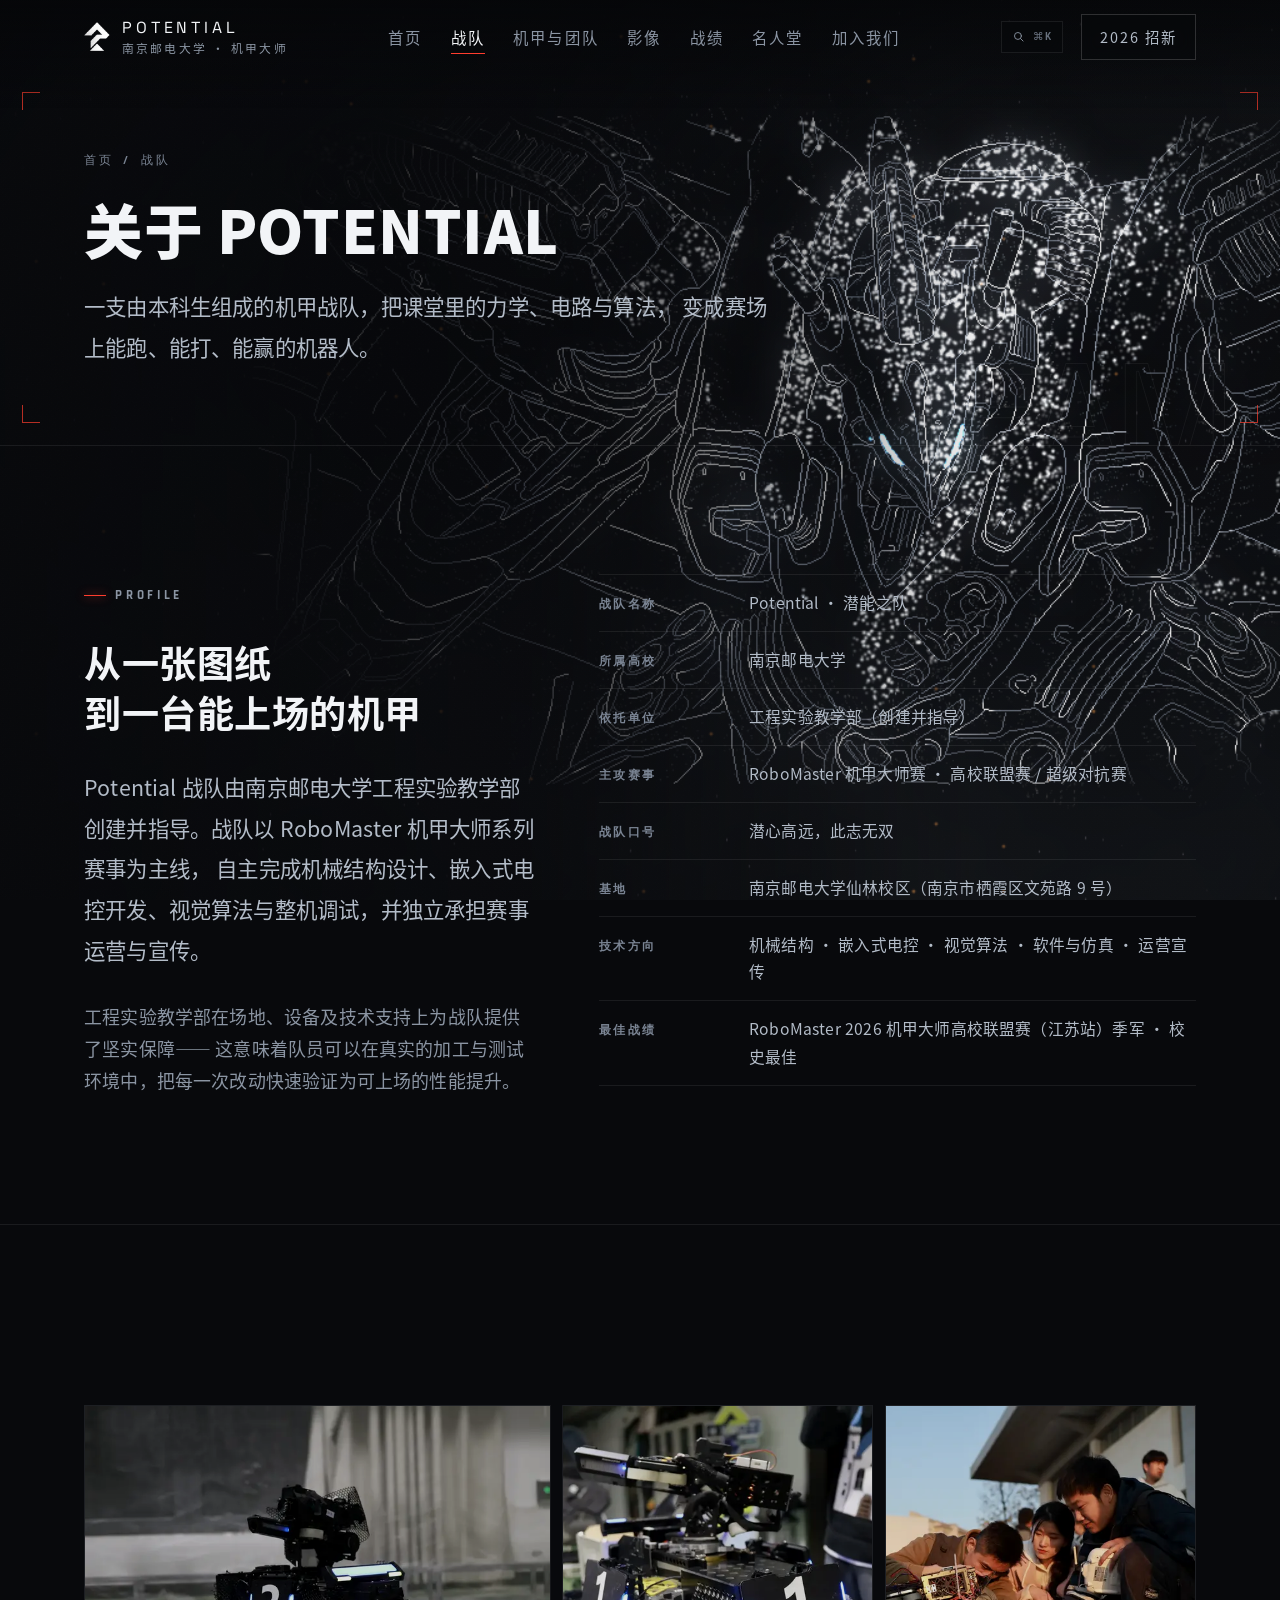
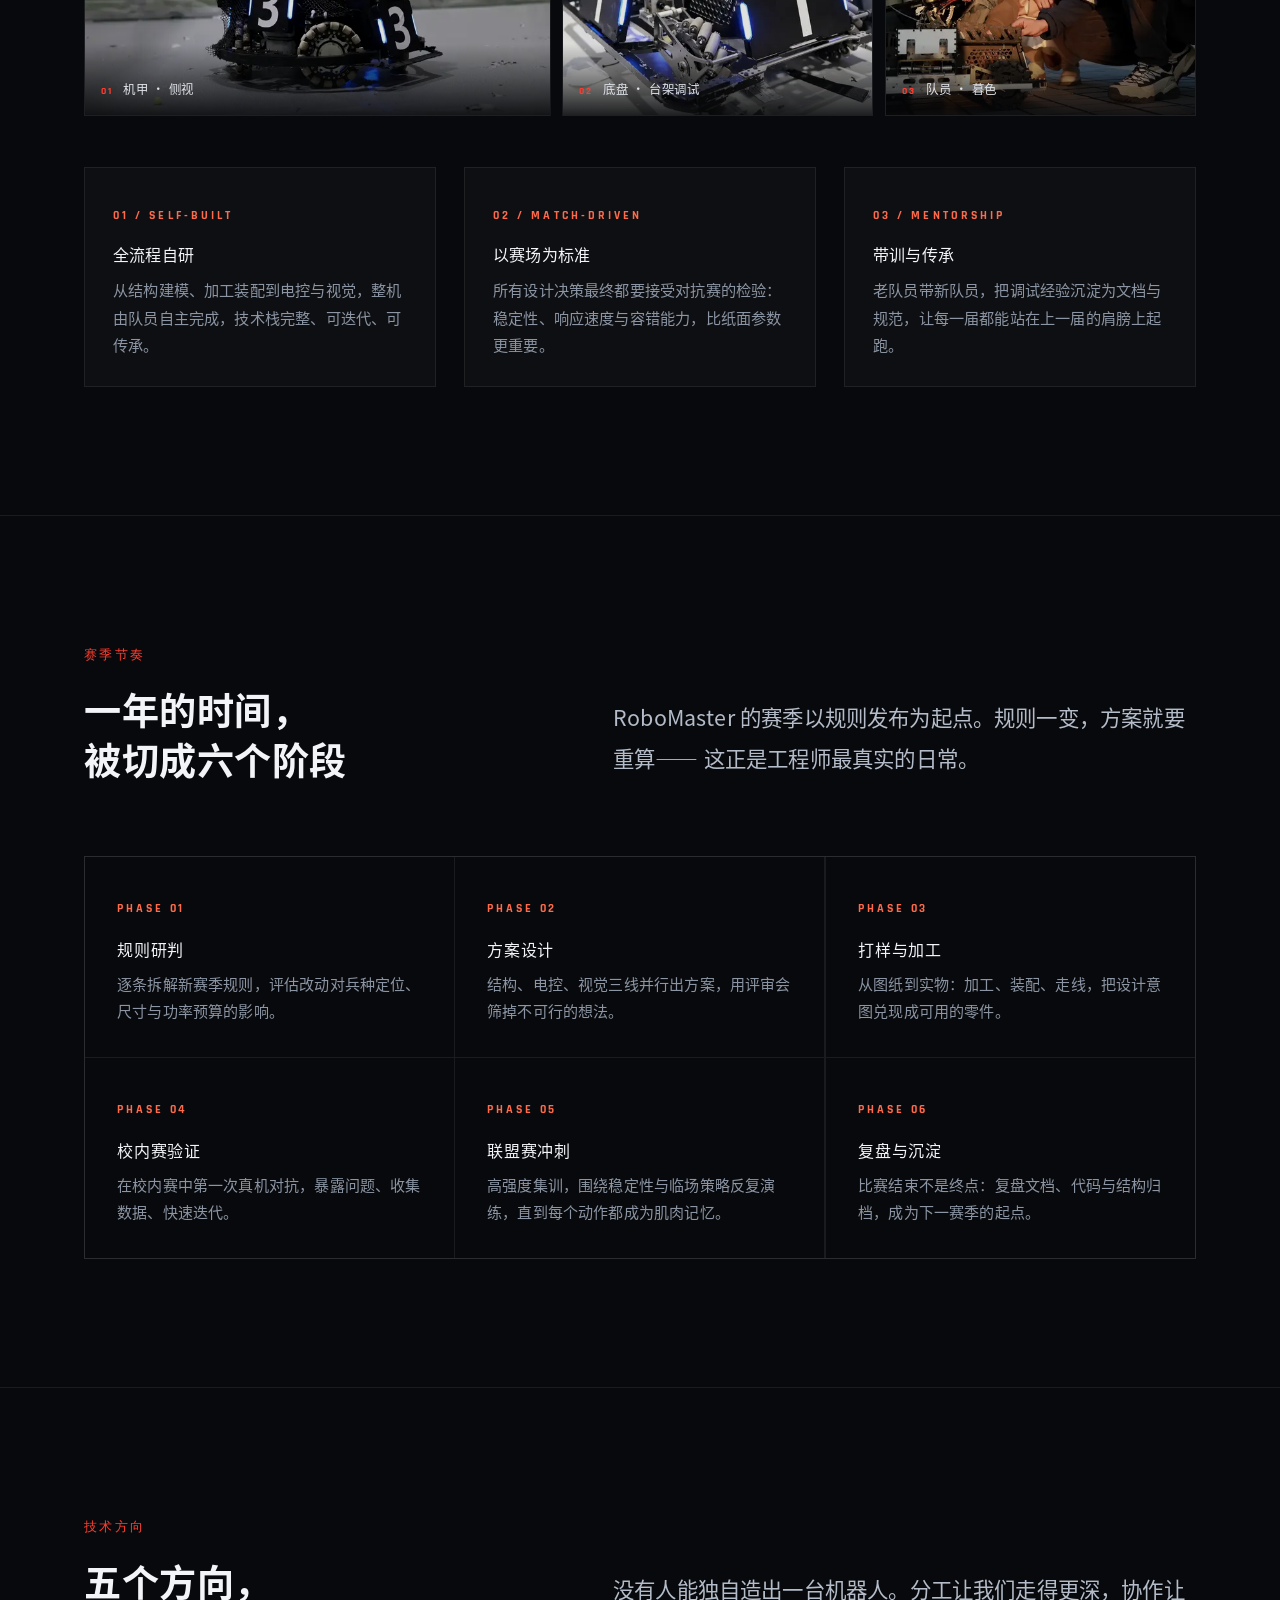
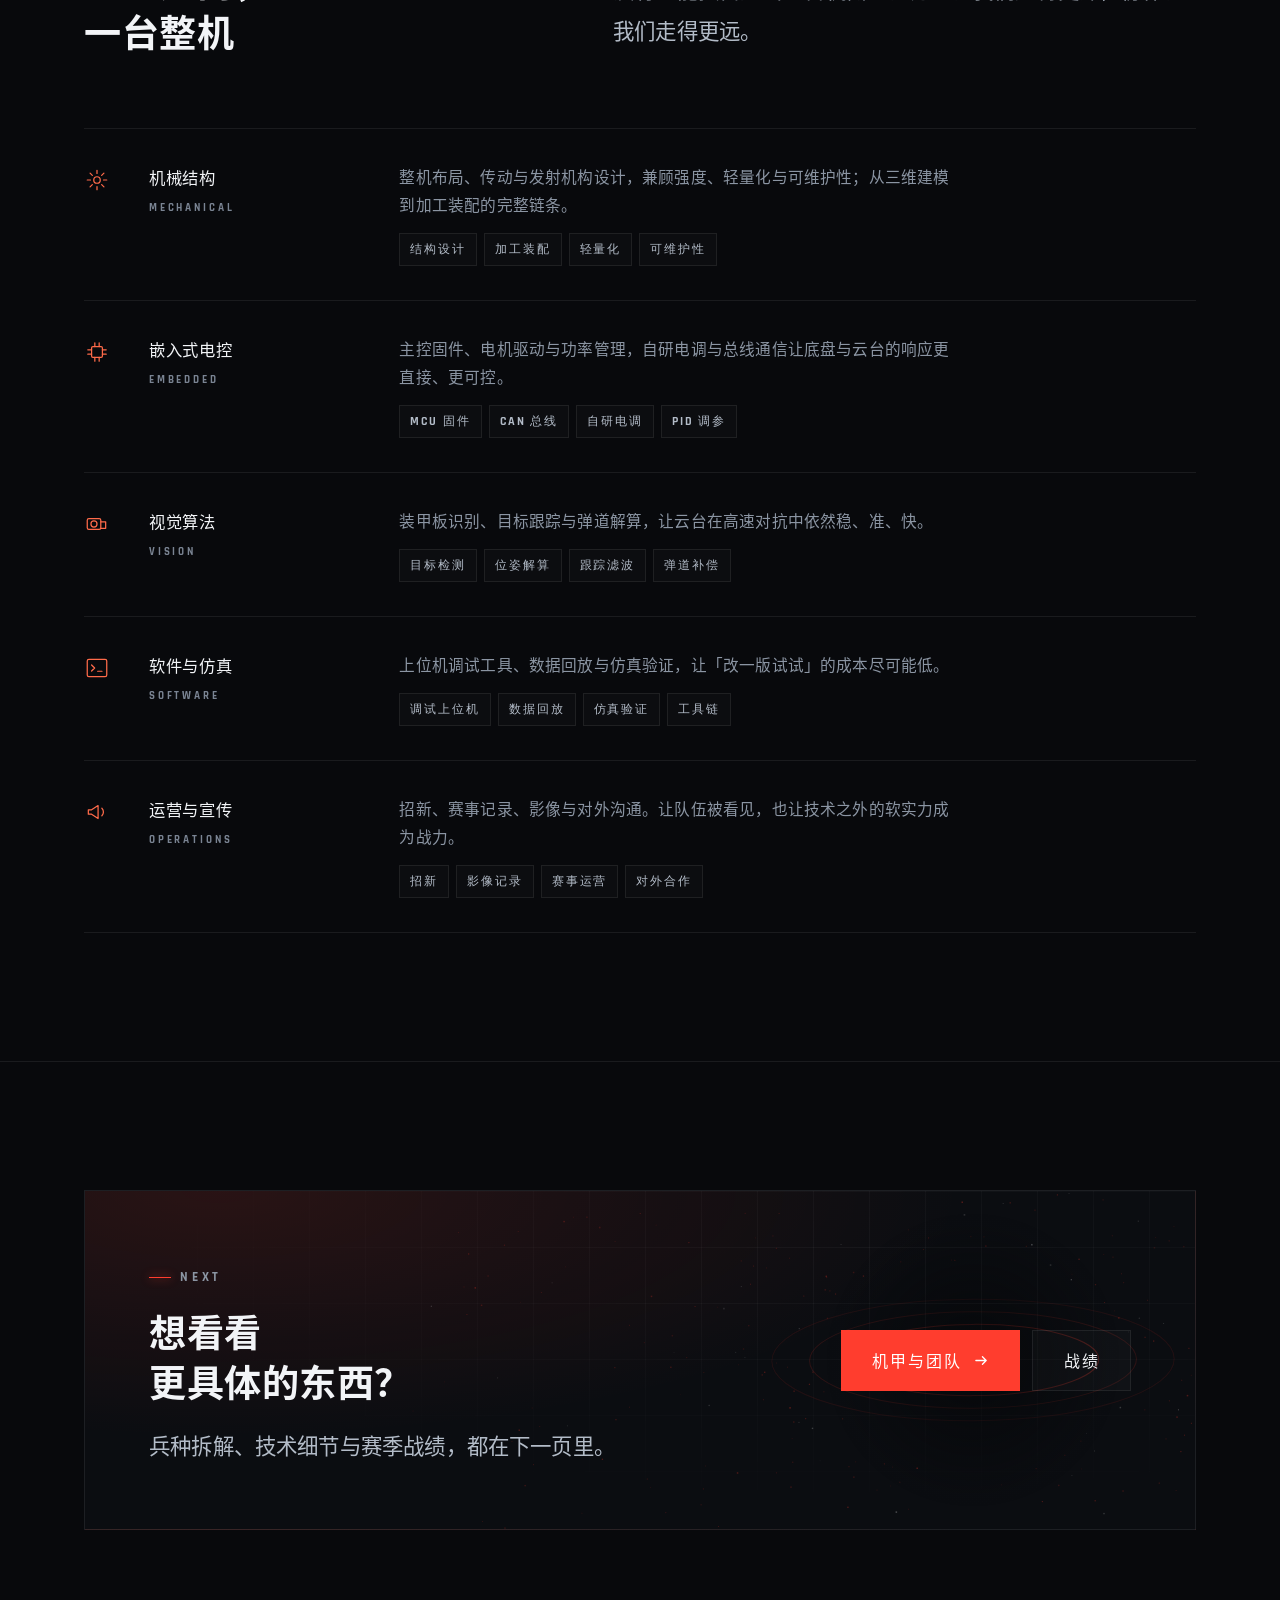
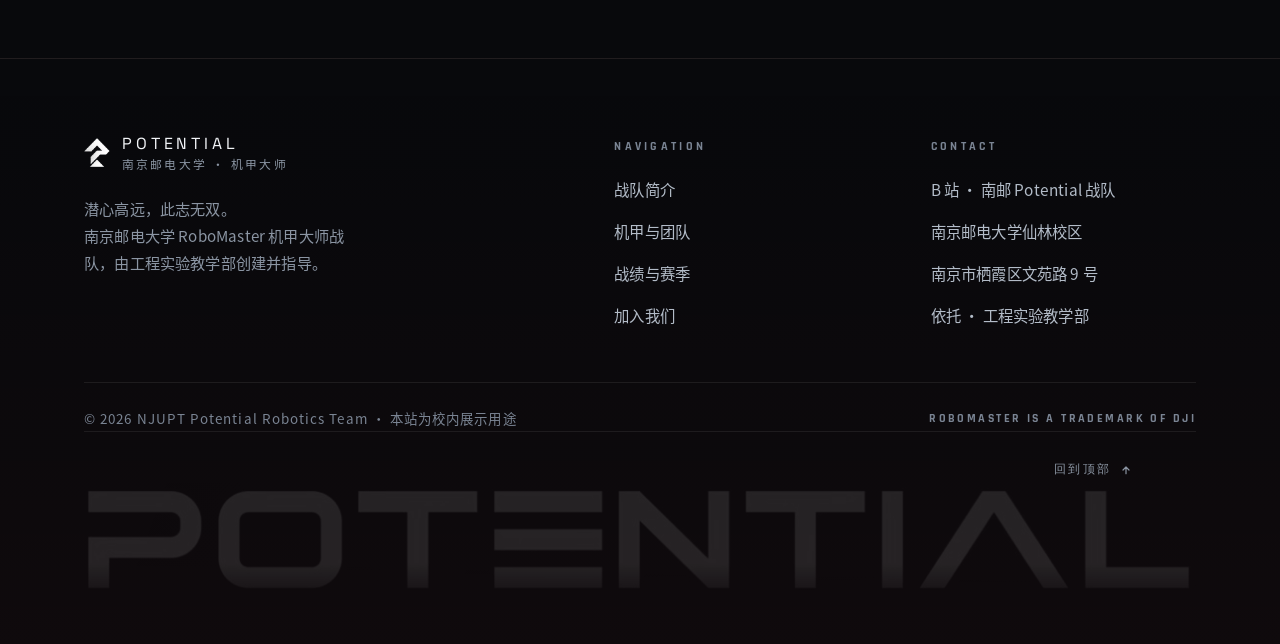
==== commit 36adf837: "feat: larger type, content admin (sidebar nav, page-image replacement), detailed Endurance ship, Maj" ====
--- a/about.html
+++ b/about.html
@@ -36,7 +36,7 @@
   <div class="wrap">
     <nav class="nav" aria-label="主导航">
       <a class="brand" href="index.html" aria-label="POTENTIAL 战队首页">
-        <img class="brand__mark" src="assets/img/logo-mark.png" alt="" width="26" height="29" />
+        <img data-cms-img="site.img1" class="brand__mark" src="assets/img/logo-mark.png" alt="" width="26" height="29" />
         <span class="brand__text">
           <span class="brand__name" data-cms="site.1">Potential</span>
           <span class="brand__sub" data-cms="site.2">南京邮电大学 · 机甲大师</span>
@@ -122,7 +122,7 @@
   <section class="section section--line">
     <div class="wrap">
       <div class="photo-band" data-reveal>
-  <figure class="pband"><img src="assets/img/team/thumbs/robot-3-side.webp" alt="三号机器人侧视" width="720" height="480" loading="lazy" decoding="async" /><figcaption><span>01</span>机甲 · 侧视</figcaption></figure>  <figure class="pband"><img src="assets/img/team/thumbs/chassis-bench.webp" alt="底盘台架调试" width="720" height="480" loading="lazy" decoding="async" /><figcaption><span>02</span>底盘 · 台架调试</figcaption></figure>  <figure class="pband"><img src="assets/img/team/thumbs/sunset-team.webp" alt="暮色中的队员合影" width="720" height="480" loading="lazy" decoding="async" /><figcaption><span>03</span>队员 · 暮色</figcaption></figure>
+  <figure class="pband"><img data-cms-img="about.img1" src="assets/img/team/thumbs/robot-3-side.webp" alt="三号机器人侧视" width="720" height="480" loading="lazy" decoding="async" /><figcaption><span>01</span>机甲 · 侧视</figcaption></figure>  <figure class="pband"><img data-cms-img="about.img2" src="assets/img/team/thumbs/chassis-bench.webp" alt="底盘台架调试" width="720" height="480" loading="lazy" decoding="async" /><figcaption><span>02</span>底盘 · 台架调试</figcaption></figure>  <figure class="pband"><img data-cms-img="about.img3" src="assets/img/team/thumbs/sunset-team.webp" alt="暮色中的队员合影" width="720" height="480" loading="lazy" decoding="async" /><figcaption><span>03</span>队员 · 暮色</figcaption></figure>
 </div>
 <div class="feature-row">
         <div class="feature" data-reveal>
@@ -256,7 +256,7 @@
     <div class="footer-grid">
       <div class="footer-brand">
         <a class="brand" href="index.html">
-          <img class="brand__mark" src="assets/img/logo-mark.png" alt="" width="26" height="29" />
+          <img data-cms-img="site.img2" class="brand__mark" src="assets/img/logo-mark.png" alt="" width="26" height="29" />
           <span class="brand__text">
             <span class="brand__name" data-cms="site.18">Potential</span>
             <span class="brand__sub" data-cms="site.19">南京邮电大学 · 机甲大师</span>
@@ -292,7 +292,7 @@
       <a class="footer-top" href="#top" data-cms="site.32">回到顶部
         <svg viewBox="0 0 16 16" aria-hidden="true"><path d="M8 13V4M4 8l4-4 4 4"/></svg>
       </a>
-      <img src="assets/img/logo-word-2x.png" alt="" aria-hidden="true" width="2240" height="260" loading="lazy" decoding="async" />
+      <img data-cms-img="site.img3" src="assets/img/logo-word-2x.png" alt="" aria-hidden="true" width="2240" height="260" loading="lazy" decoding="async" />
     </div>
   </div>
 </footer>
@@ -304,7 +304,7 @@
 <script src="assets/js/vortex.js?v=1" defer></script>
 <script src="assets/js/gargantua.js?v=1" defer></script>
 <script src="assets/js/endurance.js?v=2" defer></script>
-<script src="assets/js/flowfx.js?v=7" defer></script>
+<script src="assets/js/flowfx.js?v=12" defer></script>
 <script src="assets/js/content.js?v=1" defer></script>
 <script src="assets/js/gallery.js?v=3" defer></script>
 </body>
--- a/assets/css/style.css
+++ b/assets/css/style.css
@@ -1,4100 +1,4100 @@
-/* ==========================================================================
-   POTENTIAL — 南京邮电大学机甲大师战队
-   Design system / global stylesheet
-   ========================================================================== */
-
-/* ---------- Fonts (self-hosted, subset) ---------- */
-@font-face { font-family: 'NotoSC'; src: url('../fonts/noto-sans-sc-400.woff2') format('woff2'); font-weight: 400; font-display: swap; }
-@font-face { font-family: 'NotoSC'; src: url('../fonts/noto-sans-sc-700.woff2') format('woff2'); font-weight: 500 800; font-display: swap; }
-@font-face { font-family: 'NotoSC'; src: url('../fonts/noto-sans-sc-900.woff2') format('woff2'); font-weight: 900; font-display: swap; }
-@font-face { font-family: 'NotoSerifSC'; src: url('../fonts/noto-serif-sc-700.woff2') format('woff2'); font-weight: 600 800; font-display: swap; }
-@font-face {
-  font-family: 'PTGrotesk';
-  src: url('../fonts/grotesk-latin.woff2') format('woff2');
-  font-weight: 700;
-  font-display: swap;
-}
-@font-face {
-  font-family: 'PTNum';
-  src: url('../fonts/rajdhani-latin.woff2') format('woff2');
-  font-weight: 400 700;
-  font-stretch: 100%;
-  font-display: swap;
-}
-
-/* ---------- Tokens ---------- */
-:root {
-  /* palette */
-  --ink-900: #050608;
-  --ink-800: #08090c;
-  --ink-700: #0b0d11;
-  --ink-600: #101318;
-  --ink-500: #161a20;
-
-  --txt-100: #f2f4f7;
-  --txt-200: #dfe3e9;
-  --txt-300: #b3bcc8;
-  --txt-400: #8b95a3;
-  --txt-500: #7a8493; /* AA: 5.3:1 on ink-800, 4.6:1 on ink-500 (was #616b78, 3.7:1) */
-
-  --accent: #ff3d2e;
-  --accent-soft: #ff6b4a;
-  --accent-deep: #b81f14;
-  --cool: #6fd1ff;
-
-  --line: rgba(255, 255, 255, 0.075);
-  --line-strong: rgba(255, 255, 255, 0.16);
-  --line-accent: rgba(255, 61, 46, 0.45);
-  --hairline: rgba(255, 255, 255, 0.045);
-
-  /* 层次与光感 */
-  --shadow-soft: 0 24px 60px -30px rgba(0, 0, 0, 0.9);
-  --shadow-lift: 0 34px 80px -36px rgba(0, 0, 0, 0.95);
-  --glow-accent: 0 0 60px -12px rgba(255, 61, 46, 0.34);
-  --blur-glass: saturate(150%) blur(20px);
-
-  --panel: rgba(255, 255, 255, 0.028);
-  --panel-2: rgba(255, 255, 255, 0.05);
-
-  /* type */
-  --font-cn: 'NotoSC', 'PingFang SC', 'HarmonyOS Sans SC', 'Microsoft YaHei',
-    'Source Han Sans SC', 'Noto Sans CJK SC', system-ui, sans-serif;
-  --font-serif: 'NotoSerifSC', 'Songti SC', 'Source Han Serif SC', 'Noto Serif CJK SC', serif;
-  --font-en: 'PTGrotesk', 'NotoSC', ui-sans-serif, system-ui, sans-serif;
-  --font-num: 'PTNum', 'PTGrotesk', ui-sans-serif, system-ui, sans-serif;
-
-  --fs-display: clamp(3.4rem, 11.2vw, 10.5rem);
-  --fs-h1: clamp(2.1rem, 4.4vw, 3.6rem);
-  --fs-h2: clamp(1.55rem, 2.7vw, 2.35rem);
-  --fs-h3: clamp(1.12rem, 1.5vw, 1.32rem);
-  --fs-lead: clamp(1.02rem, 1.16vw, 1.2rem);
-  --fs-body: clamp(0.94rem, 0.98vw, 1rem);
-  --fs-sm: 0.845rem;
-  --fs-xs: 0.75rem;
-
-  /* metrics */
-  --wrap: 1240px;
-  --wrap-narrow: 900px;
-  --pad-x: clamp(20px, 5vw, 64px);
-  --sec-y: clamp(76px, 10vw, 152px);
-  --radius: 2px;
-
-  --ease-out: cubic-bezier(0.16, 1, 0.3, 1);
-  --ease-inout: cubic-bezier(0.65, 0, 0.35, 1);
-  --dur: 0.7s;
-}
-
-/* ---------- Reset ---------- */
-*,
-*::before,
-*::after {
-  box-sizing: border-box;
-}
-html {
-  -webkit-text-size-adjust: 100%;
-  scroll-behavior: smooth;
-}
-body {
-  margin: 0;
-  background: var(--ink-800);
-  color: var(--txt-300);
-  font-family: var(--font-cn);
-  font-size: var(--fs-body);
-  line-height: 1.78;
-  font-weight: 400;
-  letter-spacing: 0.01em;
-  -webkit-font-smoothing: antialiased;
-  -moz-osx-font-smoothing: grayscale;
-  overflow-x: hidden;
-  text-rendering: optimizeLegibility;
-}
-img,
-svg {
-  display: block;
-  max-width: 100%;
-}
-img[loading='lazy'] {
-  background: linear-gradient(110deg, rgba(255, 255, 255, 0.03), rgba(255, 255, 255, 0.06));
-}
-a {
-  color: inherit;
-  text-decoration: none;
-}
-button {
-  font: inherit;
-  color: inherit;
-  background: none;
-  border: 0;
-  cursor: pointer;
-}
-h1,
-h2,
-h3,
-h4,
-p,
-figure,
-blockquote {
-  margin: 0;
-}
-ul,
-ol {
-  margin: 0;
-  padding: 0;
-  list-style: none;
-}
-::selection {
-  background: rgba(255, 61, 46, 0.32);
-  color: #fff;
-}
-
-/* 后台相关提示：默认隐藏，探测到后端才显示（避免纯静态托管时闪出死链） */
-.js-admin-only {
-  display: none !important;
-}
-body.has-admin .js-admin-only {
-  display: revert !important;
-}
-/* 公开版文案：默认显示，检测到后端时隐藏（避免和“去后台”重复） */
-body.has-admin .js-public-only {
-  display: none !important;
-}
-
-/* hidden 属性必须能压过作者样式的 display（否则 .login-screen{display:grid} 会让它一直显示） */
-[hidden] {
-  display: none !important;
-}
-/* 首页轮播信息条：未挂载时保留占位（仅隐藏不移除），避免 JS 挂载后把下方内容推开造成 CLS */
-.hero__photo[hidden] {
-  display: flex !important;
-  visibility: hidden;
-}
-
-/* ---------- Ambient background layers ---------- */
-body::before {
-  /* fine grid */
-  content: '';
-  position: fixed;
-  inset: 0;
-  z-index: 0;
-  pointer-events: none;
-  background-image: linear-gradient(to right, rgba(255, 255, 255, 0.028) 1px, transparent 1px),
-    linear-gradient(to bottom, rgba(255, 255, 255, 0.028) 1px, transparent 1px);
-  background-size: 88px 88px;
-  mask-image: radial-gradient(ellipse 100% 70% at 50% 0%, #000 20%, transparent 78%);
-  -webkit-mask-image: radial-gradient(ellipse 100% 70% at 50% 0%, #000 20%, transparent 78%);
-}
-body::after {
-  /* film grain */
-  content: '';
-  position: fixed;
-  inset: 0;
-  z-index: 1;
-  pointer-events: none;
-  opacity: 0.035;
-  background-image: url("data:image/svg+xml,%3Csvg xmlns='http://www.w3.org/2000/svg' width='140' height='140'%3E%3Cfilter id='n'%3E%3CfeTurbulence type='fractalNoise' baseFrequency='0.85' numOctaves='3'/%3E%3C/filter%3E%3Crect width='140' height='140' filter='url(%23n)'/%3E%3C/svg%3E");
-}
-.page {
-  position: relative;
-  z-index: 2;
-}
-
-/* ---------- Layout helpers ---------- */
-.wrap {
-  width: 100%;
-  max-width: var(--wrap);
-  margin-inline: auto;
-  padding-inline: var(--pad-x);
-}
-.wrap-narrow {
-  max-width: var(--wrap-narrow);
-}
-.section {
-  position: relative;
-  padding-block: var(--sec-y);
-}
-.section--tight {
-  padding-block: clamp(56px, 7vw, 96px);
-}
-.section--line {
-  border-top: 1px solid var(--line);
-}
-
-/* ---------- Type utilities ---------- */
-.eyebrow {
-  display: inline-flex;
-  align-items: center;
-  gap: 0.7em;
-  font-family: var(--font-num);
-  font-size: var(--fs-xs);
-  font-weight: 600;
-  letter-spacing: 0.28em;
-  text-transform: uppercase;
-  color: var(--txt-400);
-}
-.eyebrow::before {
-  content: '';
-  width: 22px;
-  height: 1px;
-  background: var(--accent);
-  box-shadow: 0 0 10px var(--accent);
-}
-.eyebrow--plain::before {
-  display: none;
-}
-.display {
-  font-family: var(--font-en);
-  font-size: var(--fs-display);
-  font-weight: 700;
-  line-height: 0.86;
-  letter-spacing: -0.045em;
-  color: var(--txt-100);
-  text-transform: uppercase;
-}
-.h1,
-.h2,
-.hero__cn,
-.quote-band__text {
-  text-wrap: balance;
-}
-.h1 {
-  font-family: var(--font-cn);
-  font-size: var(--fs-h1);
-  font-weight: 900;
-  line-height: 1.2;
-  letter-spacing: 0.01em;
-  color: var(--txt-100);
-}
-.h2 {
-  font-family: var(--font-cn);
-  font-size: var(--fs-h2);
-  font-weight: 800;
-  line-height: 1.34;
-  letter-spacing: 0.015em;
-  color: var(--txt-100);
-}
-.h3 {
-  font-size: var(--fs-h3);
-  font-weight: 400;
-  line-height: 1.5;
-  color: var(--txt-100);
-}
-.lead {
-  font-size: var(--fs-lead);
-  line-height: 1.9;
-  color: var(--txt-300);
-  font-weight: 400;
-  text-wrap: pretty;
-}
-.dim {
-  color: var(--txt-400);
-}
-.num {
-  font-family: var(--font-num);
-  font-weight: 600;
-  font-variant-numeric: tabular-nums;
-  letter-spacing: 0.02em;
-}
-
-/* ---------- Buttons ---------- */
-.btn {
-  position: relative;
-  display: inline-flex;
-  align-items: center;
-  gap: 0.75em;
-  padding: 0.95em 1.9em;
-  font-family: var(--font-cn);
-  font-size: 0.9rem;
-  font-weight: 400;
-  letter-spacing: 0.12em;
-  color: var(--txt-100);
-  border: 1px solid var(--line-strong);
-  background: rgba(255, 255, 255, 0.02);
-  overflow: hidden;
-  isolation: isolate;
-  transition: color 0.4s var(--ease-out), border-color 0.4s var(--ease-out),
-    transform 0.5s var(--ease-out);
-}
-.btn::before {
-  content: '';
-  position: absolute;
-  inset: 0;
-  z-index: -1;
-  background: var(--accent);
-  transform: translateY(101%);
-  transition: transform 0.55s var(--ease-out);
-}
-.btn:hover {
-  color: #fff;
-  border-color: var(--accent);
-  transform: translateY(-2px);
-}
-.btn:hover::before {
-  transform: translateY(0);
-}
-.btn .arrow {
-  width: 15px;
-  height: 15px;
-  transition: transform 0.45s var(--ease-out);
-}
-.btn:hover .arrow {
-  transform: translateX(4px);
-}
-.btn--primary {
-  border-color: var(--accent);
-  background: var(--accent);
-  color: #fff;
-}
-.btn--primary::before {
-  background: var(--ink-900);
-}
-.btn--primary:hover {
-  border-color: var(--ink-900);
-}
-.btn--ghost {
-  border-color: var(--line);
-}
-
-/* text link with underline sweep */
-.tlink {
-  position: relative;
-  display: inline-flex;
-  align-items: center;
-  gap: 0.5em;
-  font-size: var(--fs-sm);
-  letter-spacing: 0.1em;
-  color: var(--txt-200);
-  padding-bottom: 3px;
-}
-.tlink::after {
-  content: '';
-  position: absolute;
-  left: 0;
-  bottom: 0;
-  width: 100%;
-  height: 1px;
-  background: currentColor;
-  transform: scaleX(0);
-  transform-origin: left;
-  transition: transform 0.5s var(--ease-out);
-  opacity: 0.5;
-}
-.tlink:hover {
-  color: var(--accent-soft);
-}
-.tlink:hover::after {
-  transform: scaleX(1);
-}
-
-/* ==========================================================================
-   Header / navigation
-   ========================================================================== */
-.site-header {
-  position: fixed;
-  inset: 0 0 auto 0;
-  z-index: 90;
-  transition: background 0.5s var(--ease-out), border-color 0.5s var(--ease-out),
-    backdrop-filter 0.5s;
-  border-bottom: 1px solid transparent;
-}
-.site-header.is-stuck {
-  background: rgba(6, 7, 10, 0.78);
-  backdrop-filter: blur(18px) saturate(140%);
-  -webkit-backdrop-filter: blur(18px) saturate(140%);
-  border-bottom-color: var(--line);
-}
-.nav {
-  display: flex;
-  align-items: center;
-  justify-content: space-between;
-  gap: 24px;
-  height: 74px;
-}
-.brand {
-  display: inline-flex;
-  align-items: center;
-  gap: 12px;
-  flex-shrink: 0;
-}
-.brand__mark {
-  width: 26px;
-  height: auto;
-  flex-shrink: 0;
-}
-.brand__text {
-  display: flex;
-  flex-direction: column;
-  line-height: 1.05;
-}
-.brand__name {
-  font-family: var(--font-en);
-  font-size: 1rem;
-  font-weight: 700;
-  letter-spacing: 0.24em;
-  color: var(--txt-100);
-  text-transform: uppercase;
-}
-.brand__sub {
-  font-size: 0.62rem;
-  letter-spacing: 0.18em;
-  color: var(--txt-400);
-  margin-top: 5px;
-}
-.nav__links {
-  display: flex;
-  align-items: center;
-  gap: clamp(14px, 2.2vw, 34px);
-}
-.nav__link {
-  position: relative;
-  font-size: 0.86rem;
-  letter-spacing: 0.14em;
-  color: var(--txt-400);
-  padding: 6px 0;
-  transition: color 0.35s;
-}
-.nav__link::after {
-  content: '';
-  position: absolute;
-  left: 0;
-  bottom: 0;
-  width: 100%;
-  height: 1px;
-  background: var(--accent);
-  transform: scaleX(0);
-  transform-origin: left;
-  transition: transform 0.45s var(--ease-out);
-}
-.nav__link:hover,
-.nav__link[aria-current='page'] {
-  color: var(--txt-100);
-}
-.nav__link:hover::after,
-.nav__link[aria-current='page']::after {
-  transform: scaleX(1);
-}
-.nav__end {
-  display: flex;
-  align-items: center;
-  gap: 16px;
-  flex-shrink: 0;
-}
-.nav__cta {
-  padding: 0.62em 1.25em;
-  font-size: 0.8rem;
-  letter-spacing: 0.14em;
-  border: 1px solid var(--line-strong);
-  transition: border-color 0.4s, background 0.4s, color 0.4s;
-}
-.nav__cta:hover {
-  background: var(--accent);
-  border-color: var(--accent);
-  color: #fff;
-}
-.nav__toggle {
-  display: none;
-  width: 42px;
-  height: 42px;
-  border: 1px solid var(--line);
-  align-items: center;
-  justify-content: center;
-}
-.nav__toggle span {
-  position: relative;
-  width: 16px;
-  height: 1px;
-  background: var(--txt-200);
-  transition: transform 0.4s var(--ease-out), background 0.4s;
-}
-.nav__toggle span::before,
-.nav__toggle span::after {
-  content: '';
-  position: absolute;
-  left: 0;
-  width: 16px;
-  height: 1px;
-  background: inherit;
-  transition: transform 0.4s var(--ease-out);
-}
-.nav__toggle span::before {
-  top: -5px;
-}
-.nav__toggle span::after {
-  top: 5px;
-}
-body.nav-open .nav__toggle span {
-  background: transparent;
-}
-body.nav-open .nav__toggle span::before {
-  transform: translateY(5px) rotate(45deg);
-}
-body.nav-open .nav__toggle span::after {
-  transform: translateY(-5px) rotate(-45deg);
-}
-
-/* mobile drawer */
-.nav__drawer {
-  display: none;
-  position: fixed;
-  inset: 74px 0 auto 0;
-  z-index: 89;
-  background: rgba(6, 7, 10, 0.97);
-  backdrop-filter: blur(20px);
-  border-bottom: 1px solid var(--line);
-  padding: 18px var(--pad-x) 32px;
-  transform: translateY(-12px);
-  opacity: 0;
-  pointer-events: none;
-  transition: opacity 0.4s var(--ease-out), transform 0.4s var(--ease-out);
-}
-body.nav-open .nav__drawer {
-  opacity: 1;
-  transform: translateY(0);
-  pointer-events: auto;
-}
-.nav__drawer a {
-  display: flex;
-  justify-content: space-between;
-  align-items: baseline;
-  padding: 16px 0;
-  border-bottom: 1px solid var(--line);
-  font-size: 1rem;
-  color: var(--txt-200);
-}
-.nav__drawer a span:last-child {
-  font-family: var(--font-num);
-  font-size: 0.7rem;
-  color: var(--txt-500);
-  letter-spacing: 0.2em;
-}
-
-/* scroll progress */
-.scroll-bar {
-  position: fixed;
-  top: 0;
-  left: 0;
-  height: 2px;
-  width: 100%;
-  z-index: 95;
-  transform-origin: left;
-  transform: scaleX(0);
-  background: linear-gradient(90deg, var(--accent), var(--accent-soft));
-  box-shadow: 0 0 14px rgba(255, 61, 46, 0.7);
-}
-
-/* ==========================================================================
-   Hero
-   ========================================================================== */
-.hero {
-  position: relative;
-  min-height: 100svh;
-  display: flex;
-  align-items: center;
-  padding-top: 118px;
-  padding-bottom: 80px;
-  overflow: hidden;
-}
-#hero-canvas {
-  position: absolute;
-  inset: 0;
-  width: 100%;
-  height: 100%;
-  z-index: 0;
-  opacity: 0.55;
-  pointer-events: none;
-}
-.hero__glow {
-  position: absolute;
-  z-index: 0;
-  pointer-events: none;
-  width: 78vw;
-  height: 78vw;
-  max-width: 1100px;
-  max-height: 1100px;
-  right: -22vw;
-  top: -28vw;
-  background: radial-gradient(circle at 50% 50%, rgba(255, 61, 46, 0.16), transparent 62%);
-  filter: blur(20px);
-}
-.hero__inner {
-  position: relative;
-  z-index: 2;
-  display: grid;
-  grid-template-columns: minmax(0, 1.06fr) minmax(0, 0.94fr);
-  align-items: center;
-  gap: clamp(24px, 4vw, 64px);
-  width: 100%;
-}
-.hero__eyebrow {
-  margin-bottom: clamp(18px, 2.4vw, 30px);
-}
-.hero__title {
-  position: relative;
-}
-.hero__logo {
-  display: block;
-  width: min(100%, 620px);
-  margin-left: -0.02em;
-}
-.hero__logo img {
-  display: block;
-  width: 100%;
-  height: auto;
-  filter: drop-shadow(0 2px 26px rgba(0, 0, 0, 0.75)) drop-shadow(0 0 70px rgba(255, 255, 255, 0.07));
-}
-.sr-only {
-  position: absolute;
-  width: 1px;
-  height: 1px;
-  padding: 0;
-  margin: -1px;
-  overflow: hidden;
-  clip: rect(0 0 0 0);
-  white-space: nowrap;
-  border: 0;
-}
-.hero__cn {
-  display: block;
-  margin-top: clamp(16px, 2vw, 26px);
-  font-size: clamp(1.05rem, 1.75vw, 1.44rem);
-  font-weight: 400;
-  letter-spacing: 0.34em;
-  color: var(--txt-300);
-}
-.hero__rule {
-  display: flex;
-  align-items: center;
-  gap: 14px;
-  margin: clamp(22px, 3vw, 34px) 0 clamp(18px, 2.4vw, 26px);
-}
-.hero__rule-line {
-  height: 1px;
-  flex: 1;
-  max-width: 240px;
-  background: linear-gradient(90deg, var(--line-accent), transparent);
-}
-.hero__rule-tag {
-  font-family: var(--font-num);
-  font-size: var(--fs-xs);
-  letter-spacing: 0.32em;
-  color: var(--accent);
-  text-transform: uppercase;
-}
-.hero__desc {
-  max-width: 46ch;
-  font-size: var(--fs-lead);
-  line-height: 1.9;
-  color: var(--txt-300);
-}
-.hero__actions {
-  display: flex;
-  flex-wrap: wrap;
-  align-items: center;
-  gap: 14px;
-  margin-top: clamp(28px, 3.4vw, 44px);
-}
-.hero__meta {
-  display: flex;
-  flex-wrap: wrap;
-  gap: clamp(18px, 3vw, 46px);
-  margin-top: clamp(38px, 5vw, 62px);
-  padding-top: clamp(20px, 2.6vw, 28px);
-  border-top: 1px solid var(--line);
-}
-.hero__meta-item dt {
-  font-family: var(--font-num);
-  font-size: 0.66rem;
-  letter-spacing: 0.28em;
-  color: var(--txt-500);
-  text-transform: uppercase;
-  margin-bottom: 8px;
-}
-.hero__meta-item dd {
-  margin: 0;
-  font-size: 0.95rem;
-  color: var(--txt-200);
-  letter-spacing: 0.04em;
-}
-.hero__meta-item dd b {
-  font-family: var(--font-num);
-  font-size: 1.32rem;
-  font-weight: 600;
-  color: var(--accent-soft);
-  letter-spacing: 0.04em;
-  margin-right: 4px;
-}
-
-/* blueprint panel */
-.blueprint {
-  position: relative;
-  aspect-ratio: 1 / 1.06;
-  width: 100%;
-  max-width: clamp(440px, 40vw, 660px);
-  margin-inline: auto;
-}
-.blueprint::before {
-  content: '';
-  position: absolute;
-  inset: 0;
-  border: 1px solid var(--line);
-  background-image: linear-gradient(to right, rgba(255, 255, 255, 0.035) 1px, transparent 1px),
-    linear-gradient(to bottom, rgba(255, 255, 255, 0.035) 1px, transparent 1px);
-  background-size: 34px 34px;
-  mask-image: radial-gradient(circle at 50% 50%, #000 40%, transparent 82%);
-  -webkit-mask-image: radial-gradient(circle at 50% 50%, #000 40%, transparent 82%);
-}
-.blueprint::after {
-  content: '';
-  position: absolute;
-  inset: 14px;
-  border: 1px dashed rgba(255, 255, 255, 0.07);
-  pointer-events: none;
-}
-.blueprint__svg {
-  position: absolute;
-  inset: 0;
-  width: 100%;
-  height: 100%;
-  padding: 9%;
-  overflow: visible;
-}
-.blueprint__scan {
-  position: absolute;
-  inset: 0;
-  pointer-events: none;
-  background: linear-gradient(
-    to bottom,
-    transparent 0%,
-    rgba(255, 61, 46, 0.06) 46%,
-    rgba(255, 61, 46, 0.16) 50%,
-    rgba(255, 61, 46, 0.06) 54%,
-    transparent 100%
-  );
-  background-size: 100% 46%;
-  animation: scan 7.5s var(--ease-inout) infinite;
-  mix-blend-mode: screen;
-}
-@keyframes scan {
-  0% {
-    background-position: 0 -46%;
-    opacity: 0;
-  }
-  12% {
-    opacity: 1;
-  }
-  88% {
-    opacity: 1;
-  }
-  100% {
-    background-position: 0 146%;
-    opacity: 0;
-  }
-}
-.bp-line {
-  fill: none;
-  stroke: rgba(232, 238, 248, 0.62);
-  stroke-width: 1.35;
-  stroke-linecap: round;
-  vector-effect: non-scaling-stroke;
-}
-.bp-line--soft {
-  stroke: rgba(232, 238, 248, 0.26);
-  stroke-width: 1;
-}
-.bp-line--accent {
-  stroke: var(--accent);
-  filter: drop-shadow(0 0 6px rgba(255, 61, 46, 0.55));
-}
-.bp-dash {
-  stroke-dasharray: 3 5;
-  stroke: rgba(232, 238, 248, 0.3);
-  fill: none;
-  stroke-width: 1;
-  vector-effect: non-scaling-stroke;
-}
-.bp-fill {
-  fill: rgba(255, 61, 46, 0.1);
-  stroke: none;
-}
-.bp-text {
-  font-family: var(--font-num);
-  font-size: 8px;
-  letter-spacing: 1.1px;
-  fill: rgba(232, 238, 248, 0.42);
-  text-transform: uppercase;
-}
-.bp-text--accent {
-  fill: rgba(255, 107, 74, 0.9);
-}
-.bp-node {
-  fill: var(--accent);
-}
-.bp-dim {
-  stroke: rgba(255, 107, 74, 0.5);
-  stroke-width: 1;
-  fill: none;
-}
-/* draw-on animation */
-.draw {
-  stroke-dasharray: var(--len, 1200);
-  stroke-dashoffset: var(--len, 1200);
-  animation: draw 2.4s var(--ease-inout) forwards;
-}
-@keyframes draw {
-  to {
-    stroke-dashoffset: 0;
-  }
-}
-.blueprint__svg.is-idle .draw {
-  animation-play-state: paused;
-}
-.fade-in-svg {
-  opacity: 0;
-  animation: fadeSvg 1.2s var(--ease-out) forwards;
-}
-@keyframes fadeSvg {
-  to {
-    opacity: 1;
-  }
-}
-
-/* HUD callouts */
-.hud {
-  position: absolute;
-  display: flex;
-  align-items: center;
-  gap: 8px;
-  font-family: var(--font-num);
-  font-size: 0.62rem;
-  letter-spacing: 0.22em;
-  color: var(--txt-400);
-  text-transform: uppercase;
-  white-space: nowrap;
-  opacity: 0;
-  animation: fadeSvg 1s var(--ease-out) 1.5s forwards;
-}
-.hud::before {
-  content: '';
-  width: 5px;
-  height: 5px;
-  background: var(--accent);
-  box-shadow: 0 0 8px var(--accent);
-}
-.hud--a {
-  top: 12%;
-  left: -4%;
-}
-.hud--b {
-  top: 46%;
-  right: -6%;
-}
-.hud--c {
-  bottom: 15%;
-  left: 2%;
-}
-
-
-/* ==========================================================================
-   Hero —— 摄影模式（有图片时启用）
-   ========================================================================== */
-.hero__media {
-  position: absolute;
-  inset: 0;
-  z-index: 0;
-  overflow: hidden;
-  opacity: 0;
-  transition: opacity 1.2s var(--ease-out);
-}
-.hero--media .hero__media {
-  opacity: 1;
-}
-.hero__slides {
-  position: absolute;
-  inset: 0;
-}
-.hero__slide {
-  position: absolute;
-  inset: 0;
-  opacity: 0;
-  transition: opacity 1.6s var(--ease-inout);
-}
-.hero__slide.is-active {
-  opacity: 1;
-}
-.hero__slide img {
-  width: 100%;
-  height: 100%;
-  object-fit: cover;
-  transform: scale(1.015);
-  transition: transform 11s linear;
-  filter: saturate(0.97) contrast(1.03) brightness(0.97);
-  background-size: cover;
-  background-position: center;
-}
-.hero__slide.is-active img {
-  transform: scale(1.055);
-}
-/* 左侧压暗，保证文字可读；右侧保留画面 */
-.hero__scrim {
-  position: absolute;
-  inset: 0;
-  background:
-    linear-gradient(101deg, rgba(5, 6, 8, 0.95) 0%, rgba(5, 6, 8, 0.9) 26%, rgba(5, 6, 8, 0.78) 44%, rgba(5, 6, 8, 0.44) 62%, rgba(5, 6, 8, 0.14) 80%, rgba(5, 6, 8, 0.26) 100%),
-    linear-gradient(to bottom, rgba(5, 6, 8, 0.6) 0%, rgba(5, 6, 8, 0.02) 18%, rgba(5, 6, 8, 0) 52%, rgba(5, 6, 8, 0.34) 76%, rgba(5, 6, 8, 0.72) 100%);
-}
-.hero__scrim::after {
-  content: '';
-  position: absolute;
-  inset: 0;
-  background: linear-gradient(90deg, rgba(5, 6, 8, 0.42) 0%, rgba(5, 6, 8, 0.28) 32%, rgba(5, 6, 8, 0.08) 46%, transparent 56%);
-}
-.hero__grain {
-  position: absolute;
-  inset: 0;
-  opacity: 0.035;
-  background-image: url("data:image/svg+xml,%3Csvg xmlns='http://www.w3.org/2000/svg' width='160' height='160'%3E%3Cfilter id='n'%3E%3CfeTurbulence type='fractalNoise' baseFrequency='0.8' numOctaves='3'/%3E%3C/filter%3E%3Crect width='160' height='160' filter='url(%23n)'/%3E%3C/svg%3E");
-  mix-blend-mode: overlay;
-}
-.hero--media #hero-canvas,
-.hero--media .hero__glow {
-  opacity: 0.18;
-}
-.hero--media .blueprint {
-  opacity: 0;
-  transform: scale(0.985);
-  pointer-events: none;
-  transition: opacity 0.8s var(--ease-out), transform 1s var(--ease-out);
-  height: 0;
-  overflow: hidden;
-}
-.hero--media .hero__inner {
-  grid-template-columns: minmax(0, 1fr);
-  position: static;
-}
-.hero--media .hero__copy {
-  max-width: 720px;
-  position: relative;
-  z-index: 3;
-}
-.hero--media {
-  padding-top: clamp(88px, 10vh, 112px);
-  padding-bottom: clamp(28px, 4vh, 44px);
-  min-height: 100svh;
-}
-.hero--media .hero__cn {
-  margin-top: clamp(12px, 1.4vw, 18px);
-  font-size: clamp(1rem, 1.6vw, 1.3rem);
-}
-.hero--media .hero__rule {
-  margin: clamp(16px, 2vw, 24px) 0 clamp(12px, 1.6vw, 18px);
-}
-.hero--media .hero__desc {
-  font-size: clamp(0.95rem, 1.05vw, 1.05rem);
-  line-height: 1.85;
-  max-width: 50ch;
-}
-.hero--media .hero__actions {
-  margin-top: clamp(20px, 2.6vw, 32px);
-}
-.hero--media .hero__meta {
-  margin-top: clamp(24px, 3vw, 38px);
-  padding-top: clamp(14px, 1.8vw, 20px);
-  gap: clamp(16px, 2.6vw, 40px);
-}
-.hero--media .hero__photo {
-  margin-top: clamp(18px, 2.4vw, 30px);
-  padding-top: clamp(12px, 1.6vw, 16px);
-}
-.hero--media .hero__inner {
-  align-items: center;
-}
-
-/* 图片信息条 */
-.hero__photo {
-  position: relative;
-  z-index: 4;
-  display: flex;
-  align-items: flex-end;
-  justify-content: space-between;
-  gap: clamp(16px, 2vw, 28px);
-  margin-top: clamp(26px, 3.4vw, 44px);
-  padding-top: clamp(16px, 2vw, 22px);
-  border-top: 1px solid rgba(255, 255, 255, 0.14);
-  width: 100%;
-}
-.hero__photo-caption {
-  text-align: right;
-  display: grid;
-  gap: 6px;
-  justify-items: end;
-}
-.hero__photo-idx {
-  font-family: var(--font-num);
-  font-size: 0.66rem;
-  letter-spacing: 0.24em;
-  color: var(--txt-500);
-}
-.hero__photo-idx b {
-  color: var(--accent-soft);
-  font-weight: 600;
-}
-.hero__photo-text {
-  font-size: 0.82rem;
-  color: var(--txt-200);
-  letter-spacing: 0.04em;
-  line-height: 1.6;
-  max-width: 26ch;
-}
-.hero__thumbs {
-  display: flex;
-  gap: 6px;
-  min-height: 32px;
-}
-.hero__photo-caption {
-  min-height: 3.1rem;
-}
-.hero__thumb {
-  width: 48px;
-  height: 32px;
-  border: 1px solid rgba(255, 255, 255, 0.22);
-  background-size: cover;
-  background-position: center;
-  opacity: 0.5;
-  transition: opacity 0.35s, border-color 0.35s, transform 0.35s var(--ease-out);
-  position: relative;
-  overflow: hidden;
-}
-.hero__thumb::after {
-  content: '';
-  position: absolute;
-  inset: 0;
-  background: rgba(5, 6, 8, 0.4);
-  transition: opacity 0.35s;
-}
-.hero__thumb:hover {
-  opacity: 0.9;
-  transform: translateY(-3px);
-}
-.hero__thumb.is-active {
-  opacity: 1;
-  border-color: var(--accent);
-  box-shadow: 0 0 0 1px rgba(255, 61, 46, 0.4);
-}
-.hero__thumb.is-active::after {
-  opacity: 0;
-}
-
-/* 竖向排版装饰（大屏） */
-.hero__side-label {
-  position: absolute;
-  right: 26px;
-  top: 50%;
-  translate: 0 -50%;
-  writing-mode: vertical-rl;
-  font-family: var(--font-num);
-  font-size: 0.6rem;
-  letter-spacing: 0.42em;
-  text-transform: uppercase;
-  color: rgba(255, 255, 255, 0.22);
-  z-index: 4;
-}
-
-@media (max-width: 1080px) {
-  .hero--media .hero__inner {
-    gap: 32px;
-  }
-  .hero__photo {
-    max-width: none;
-  }
-  .hero__photo-caption {
-    text-align: left;
-    justify-items: start;
-  }
-  .hero__side-label {
-    display: none;
-  }
-}
-@media (max-width: 900px) {
-  .hero__scrim {
-    background:
-      linear-gradient(to bottom, rgba(5, 6, 8, 0.82) 0%, rgba(5, 6, 8, 0.62) 30%, rgba(5, 6, 8, 0.72) 62%, rgba(5, 6, 8, 0.95) 100%),
-      linear-gradient(100deg, rgba(5, 6, 8, 0.5), transparent 72%);
-  }
-}
-@media (max-width: 620px) {
-  .hero__photo {
-    flex-direction: column;
-    align-items: flex-start;
-    gap: 12px;
-  }
-  .hero__thumb {
-    width: 46px;
-    height: 32px;
-  }
-}
-
-
-/* ==========================================================================
-   Quote band —— 全宽引文带（用照片做底，制造节奏呼吸）
-   ========================================================================== */
-.quote-band {
-  position: relative;
-  overflow: hidden;
-  padding-block: clamp(84px, 12vw, 176px);
-  border-block: 1px solid var(--line);
-  isolation: isolate;
-}
-.quote-band__bg {
-  position: absolute;
-  inset: 0;
-  z-index: -2;
-  background-size: cover;
-  background-position: center 40%;
-  transform: scale(1.04);
-  filter: saturate(0.7) brightness(0.5) contrast(1.05);
-}
-.quote-band__bg.is-empty {
-  background-image: radial-gradient(circle at 30% 40%, rgba(255, 61, 46, 0.16), transparent 60%),
-    linear-gradient(120deg, #0b0d11, #08090c);
-  filter: none;
-}
-.quote-band__scrim {
-  position: absolute;
-  inset: 0;
-  z-index: -1;
-  background:
-    linear-gradient(to right, rgba(5, 6, 8, 0.94), rgba(5, 6, 8, 0.62) 55%, rgba(5, 6, 8, 0.86)),
-    linear-gradient(to bottom, rgba(5, 6, 8, 0.9), transparent 30%, rgba(5, 6, 8, 0.95));
-}
-.quote-band__inner {
-  max-width: 780px;
-}
-.quote-band__mark {
-  font-family: var(--font-serif);
-  font-size: clamp(3rem, 6vw, 4.6rem);
-  line-height: 0.6;
-  color: var(--accent);
-  opacity: 0.85;
-  margin-bottom: clamp(10px, 1.6vw, 18px);
-}
-.quote-band__text {
-  font-family: var(--font-serif);
-  font-size: clamp(1.9rem, 4.4vw, 3.5rem);
-  font-weight: 600;
-  line-height: 1.36;
-  letter-spacing: 0.06em;
-  color: #fff;
-  text-shadow: 0 2px 30px rgba(0, 0, 0, 0.6);
-}
-.quote-band__sub {
-  margin-top: clamp(18px, 2.4vw, 28px);
-  max-width: 46ch;
-  font-size: clamp(0.92rem, 1.1vw, 1.02rem);
-  line-height: 1.95;
-  color: var(--txt-300);
-}
-.quote-band__meta {
-  display: flex;
-  align-items: center;
-  gap: 14px;
-  margin-top: clamp(24px, 3vw, 36px);
-  font-family: var(--font-num);
-  font-size: 0.64rem;
-  letter-spacing: 0.26em;
-  text-transform: uppercase;
-  color: var(--txt-400);
-}
-.quote-band__meta i {
-  width: 30px;
-  height: 1px;
-  background: var(--accent);
-  opacity: 0.7;
-}
-
-/* ==========================================================================
-   Marquee ticker
-   ========================================================================== */
-.ticker {
-  position: relative;
-  border-block: 1px solid var(--line);
-  background: rgba(255, 255, 255, 0.015);
-  overflow: hidden;
-  padding-block: 15px;
-}
-.ticker__track {
-  display: flex;
-  gap: 0;
-  width: max-content;
-  animation: marquee 34s linear infinite;
-}
-.ticker:hover .ticker__track {
-  animation-play-state: paused;
-}
-.ticker__item {
-  display: inline-flex;
-  align-items: center;
-  gap: 26px;
-  padding-inline: 26px;
-  font-family: var(--font-num);
-  font-size: 0.74rem;
-  letter-spacing: 0.18em;
-  color: var(--txt-400);
-  text-transform: uppercase;
-  white-space: nowrap;
-}
-.ticker__item i {
-  display: inline-block;
-  width: 4px;
-  height: 4px;
-  background: var(--accent);
-  transform: rotate(45deg);
-  opacity: 0.8;
-}
-@keyframes marquee {
-  to {
-    transform: translateX(-50%);
-  }
-}
-
-/* ==========================================================================
-   Section headers
-   ========================================================================== */
-.sec-head {
-  display: grid;
-  grid-template-columns: minmax(0, 0.9fr) minmax(0, 1.1fr);
-  gap: clamp(20px, 4vw, 70px);
-  align-items: end;
-  margin-bottom: clamp(40px, 5.6vw, 76px);
-}
-.sec-head__index {
-  display: block;
-  font-family: var(--font-num);
-  font-size: 0.68rem;
-  letter-spacing: 0.18em;
-  color: var(--accent);
-  margin-bottom: 18px;
-}
-.sec-head__right {
-  padding-bottom: 6px;
-}
-.sec-head__right p {
-  max-width: 52ch;
-}
-.sec-head--center {
-  display: block;
-  text-align: center;
-  max-width: 720px;
-  margin-inline: auto;
-  margin-bottom: clamp(40px, 5.6vw, 76px);
-}
-.sec-head--center .eyebrow {
-  justify-content: center;
-}
-
-/* ==========================================================================
-   About / stat block
-   ========================================================================== */
-.about-grid {
-  display: grid;
-  grid-template-columns: minmax(0, 1fr) minmax(0, 0.86fr);
-  gap: clamp(32px, 6vw, 90px);
-  align-items: start;
-}
-.about-copy p + p {
-  margin-top: 1.25em;
-}
-.about-copy .h2 + p {
-  margin-top: 1.1em;
-}
-.quote {
-  position: relative;
-  margin-top: clamp(30px, 4vw, 46px);
-  padding: 22px 0 0 26px;
-  border-left: 1px solid var(--line-accent);
-}
-.quote p {
-  font-family: var(--font-cn);
-  font-size: clamp(1.15rem, 1.7vw, 1.5rem);
-  line-height: 1.7;
-  color: var(--txt-100);
-  letter-spacing: 0.04em;
-  font-weight: 600;
-}
-.quote cite {
-  display: block;
-  margin-top: 14px;
-  font-style: normal;
-  font-family: var(--font-num);
-  font-size: 0.68rem;
-  letter-spacing: 0.26em;
-  color: var(--txt-500);
-  text-transform: uppercase;
-}
-
-.stat-list {
-  display: grid;
-  gap: 1px;
-  background: var(--line);
-  border: 1px solid var(--line);
-}
-.stat {
-  display: flex;
-  align-items: baseline;
-  justify-content: space-between;
-  gap: 20px;
-  padding: clamp(18px, 2.2vw, 26px) clamp(18px, 2.4vw, 30px);
-  background: var(--ink-800);
-  transition: background 0.45s;
-}
-.stat:hover {
-  background: var(--ink-700);
-}
-.stat__num {
-  font-family: var(--font-num);
-  font-weight: 600;
-  font-size: clamp(1.9rem, 3.4vw, 2.9rem);
-  line-height: 1;
-  color: var(--txt-100);
-  letter-spacing: 0.01em;
-}
-.stat__num sup {
-  font-size: 0.42em;
-  color: var(--accent-soft);
-  margin-left: 2px;
-  letter-spacing: 0.1em;
-}
-.stat__label {
-  text-align: right;
-  font-size: 0.82rem;
-  letter-spacing: 0.1em;
-  color: var(--txt-400);
-}
-.stat__label b {
-  display: block;
-  font-weight: 400;
-  color: var(--txt-200);
-  letter-spacing: 0.06em;
-}
-.stat__label span {
-  font-family: var(--font-num);
-  font-size: 0.62rem;
-  letter-spacing: 0.22em;
-  color: var(--txt-500);
-  text-transform: uppercase;
-}
-
-/* ==========================================================================
-   Robot / capability cards
-   ========================================================================== */
-.card-grid {
-  display: grid;
-  grid-template-columns: repeat(3, minmax(0, 1fr));
-  gap: 0;
-  border-top: 1px solid var(--line);
-  border-bottom: 1px solid var(--line);
-}
-.card {
-  position: relative;
-  padding: clamp(26px, 3vw, 40px) clamp(18px, 2.2vw, 30px);
-  background: transparent;
-  overflow: hidden;
-  isolation: isolate;
-  border-right: 1px solid var(--line);
-  border-bottom: 1px solid var(--line);
-  transition: background 0.5s var(--ease-out);
-}
-.card:nth-child(3n) {
-  border-right: 0;
-}
-.card::before {
-  content: '';
-  position: absolute;
-  inset: 0;
-  z-index: -1;
-  opacity: 0;
-  background: radial-gradient(320px circle at var(--mx, 50%) var(--my, 50%), rgba(255, 61, 46, 0.1), transparent 64%);
-  transition: opacity 0.5s;
-}
-.card:hover::before {
-  opacity: 1;
-}
-.card:hover {
-  background: rgba(255, 255, 255, 0.018);
-}
-.card__icon {
-  width: 34px;
-  height: 34px;
-  margin-bottom: 22px;
-  color: var(--accent-soft);
-  opacity: 0.85;
-  transition: opacity 0.4s, transform 0.6s var(--ease-out);
-}
-.card:hover .card__icon {
-  opacity: 1;
-  transform: translateY(-2px);
-}
-.card__icon svg {
-  width: 100%;
-  height: 100%;
-  stroke: currentColor;
-  fill: none;
-  stroke-width: 1.15;
-  stroke-linecap: round;
-  stroke-linejoin: round;
-  vector-effect: non-scaling-stroke;
-}
-.card__no {
-  position: absolute;
-  top: clamp(26px, 3vw, 40px);
-  right: clamp(18px, 2.2vw, 30px);
-  font-family: var(--font-num);
-  font-size: 0.62rem;
-  letter-spacing: 0.2em;
-  color: var(--txt-500);
-  transition: color 0.4s;
-}
-.card:hover .card__no {
-  color: var(--accent-soft);
-}
-.card__title {
-  font-family: var(--font-cn);
-  font-size: 1.16rem;
-  font-weight: 600;
-  color: var(--txt-100);
-  letter-spacing: 0.05em;
-  margin-bottom: 8px;
-}
-.card__en {
-  display: block;
-  font-family: var(--font-num);
-  font-size: 0.56rem;
-  letter-spacing: 0.26em;
-  color: var(--txt-500);
-  text-transform: uppercase;
-  margin-bottom: 14px;
-}
-.card__desc {
-  font-size: 0.86rem;
-  line-height: 1.85;
-  color: var(--txt-400);
-}
-.card__tags {
-  display: flex;
-  flex-wrap: wrap;
-  gap: 6px;
-  margin-top: 18px;
-}
-.tag {
-  font-family: var(--font-num);
-  font-size: 0.56rem;
-  letter-spacing: 0.16em;
-  text-transform: uppercase;
-  color: var(--txt-500);
-  border: 1px solid var(--hairline);
-  padding: 4px 8px;
-  transition: border-color 0.4s, color 0.4s;
-}
-.card:hover .tag {
-  border-color: rgba(255, 61, 46, 0.28);
-  color: var(--txt-300);
-}
-.card__corner {
-  position: absolute;
-  left: 0;
-  top: 0;
-  width: 100%;
-  height: 1px;
-  background: linear-gradient(90deg, var(--accent), transparent);
-  transform: scaleX(0);
-  transform-origin: left;
-  transition: transform 0.65s var(--ease-out);
-}
-.card:hover .card__corner {
-  transform: scaleX(1);
-}
-.card--wide {
-  display: flex;
-  flex-direction: column;
-  justify-content: space-between;
-  grid-column: span 2;
-  border-right: 0;
-  background: linear-gradient(150deg, rgba(255, 61, 46, 0.08), transparent 58%);
-}
-.card--wide .card__title {
-  font-size: 1.3rem;
-}
-
-/* ==========================================================================
-   Results / timeline
-   ========================================================================== */
-.result-hero {
-  display: grid;
-  grid-template-columns: minmax(0, 0.95fr) minmax(0, 1.05fr);
-  gap: clamp(28px, 5vw, 70px);
-  align-items: center;
-  border: 1px solid var(--line);
-  background: linear-gradient(135deg, rgba(255, 61, 46, 0.07), rgba(255, 255, 255, 0.012) 46%);
-  padding: clamp(26px, 4vw, 54px);
-  margin-bottom: clamp(40px, 5vw, 72px);
-  position: relative;
-  overflow: hidden;
-}
-.result-hero::after {
-  content: '';
-  position: absolute;
-  right: -12%;
-  top: -40%;
-  width: 46%;
-  aspect-ratio: 1;
-  background: radial-gradient(circle, rgba(255, 61, 46, 0.2), transparent 68%);
-  pointer-events: none;
-}
-.result-hero__medal {
-  font-family: var(--font-num);
-  font-size: clamp(3.4rem, 8vw, 6.6rem);
-  line-height: 0.9;
-  font-weight: 600;
-  color: var(--txt-100);
-  letter-spacing: -0.02em;
-}
-.result-hero__medal span {
-  color: var(--accent);
-}
-.result-hero__medal small {
-  display: block;
-  font-family: var(--font-num);
-  font-size: 0.68rem;
-  letter-spacing: 0.32em;
-  color: var(--txt-400);
-  margin-bottom: 12px;
-}
-.result-hero__list {
-  display: grid;
-  gap: 0;
-  margin-top: 26px;
-}
-.result-hero__list li {
-  display: flex;
-  justify-content: space-between;
-  gap: 18px;
-  padding: 11px 0;
-  border-top: 1px solid var(--line);
-  font-size: 0.86rem;
-  color: var(--txt-300);
-}
-.result-hero__list li span:first-child {
-  font-family: var(--font-num);
-  font-size: 0.66rem;
-  letter-spacing: 0.22em;
-  color: var(--txt-500);
-  text-transform: uppercase;
-  padding-top: 3px;
-  flex-shrink: 0;
-}
-.result-hero__list li span:last-child {
-  text-align: right;
-}
-
-.timeline {
-  position: relative;
-  padding-left: clamp(20px, 3vw, 40px);
-}
-.timeline::before {
-  content: '';
-  position: absolute;
-  left: 3px;
-  top: 8px;
-  bottom: 8px;
-  width: 1px;
-  background: linear-gradient(to bottom, var(--line-accent), var(--line) 30%, var(--line));
-}
-.tl-item {
-  position: relative;
-  display: grid;
-  grid-template-columns: 158px minmax(0, 1fr);
-  gap: clamp(16px, 3vw, 44px);
-  padding-block: clamp(20px, 2.6vw, 32px);
-  border-bottom: 1px solid var(--line);
-}
-.tl-item:last-child {
-  border-bottom: 0;
-}
-.tl-item::before {
-  content: '';
-  position: absolute;
-  left: calc(clamp(20px, 3vw, 40px) * -1 + 1px);
-  top: 34px;
-  width: 7px;
-  height: 7px;
-  border-radius: 50%;
-  background: var(--ink-800);
-  border: 1px solid var(--line-strong);
-  transition: background 0.4s, border-color 0.4s, box-shadow 0.4s;
-}
-.tl-item:hover::before {
-  background: var(--accent);
-  border-color: var(--accent);
-  box-shadow: 0 0 0 4px rgba(255, 61, 46, 0.14);
-}
-.tl-item__date {
-  font-family: var(--font-num);
-  font-size: 0.72rem;
-  letter-spacing: 0.2em;
-  color: var(--txt-500);
-  text-transform: uppercase;
-  padding-top: 4px;
-}
-.tl-item__body h3 {
-  font-size: 1.02rem;
-  font-weight: 400;
-  color: var(--txt-100);
-  margin-bottom: 8px;
-  letter-spacing: 0.05em;
-}
-.tl-item__body p {
-  font-size: 0.88rem;
-  color: var(--txt-400);
-  max-width: 62ch;
-}
-.tl-item__tag {
-  display: inline-block;
-  margin-top: 12px;
-  font-family: var(--font-num);
-  font-size: 0.6rem;
-  letter-spacing: 0.2em;
-  text-transform: uppercase;
-  color: var(--accent-soft);
-  border: 1px solid var(--line-accent);
-  padding: 3px 9px;
-}
-
-/* ==========================================================================
-   Media / video cards
-   ========================================================================== */
-.media-grid {
-  display: grid;
-  grid-template-columns: repeat(2, minmax(0, 1fr));
-  gap: clamp(14px, 2vw, 24px);
-}
-.media {
-  position: relative;
-  display: block;
-  border: 1px solid var(--line);
-  background: var(--ink-700);
-  overflow: hidden;
-  transition: border-color 0.45s, transform 0.6s var(--ease-out);
-}
-.media:hover {
-  border-color: var(--line-strong);
-  transform: translateY(-4px);
-}
-.media__thumb {
-  position: relative;
-  aspect-ratio: 16 / 9;
-  overflow: hidden;
-  background: linear-gradient(135deg, #12161c, #0a0c10);
-}
-.media__thumb::after {
-  content: '';
-  position: absolute;
-  inset: 0;
-  background: linear-gradient(to top, rgba(5, 6, 8, 0.72), transparent 62%);
-}
-.media__thumb img {
-  position: absolute;
-  inset: 0;
-  width: 100%;
-  height: 100%;
-  object-fit: cover;
-  opacity: 0;
-  filter: saturate(0.82) contrast(1.06) brightness(0.82);
-  transition: transform 1s var(--ease-out), filter 0.6s var(--ease-out), opacity 0.6s ease;
-}
-.media__thumb img.is-loaded {
-  opacity: 1;
-}
-.media:hover .media__thumb img {
-  transform: scale(1.045);
-  filter: saturate(0.95) contrast(1.08) brightness(0.94);
-}
-.media__pattern {
-  position: absolute;
-  inset: 0;
-  opacity: 0.6;
-  background-image: linear-gradient(to right, rgba(255, 255, 255, 0.05) 1px, transparent 1px),
-    linear-gradient(to bottom, rgba(255, 255, 255, 0.05) 1px, transparent 1px);
-  background-size: 40px 40px;
-  transition: opacity 0.5s, transform 0.9s var(--ease-out);
-}
-.media:hover .media__thumb img {
-  position: absolute;
-  inset: 0;
-  width: 100%;
-  height: 100%;
-  object-fit: cover;
-  opacity: 0;
-  filter: saturate(0.82) contrast(1.06) brightness(0.82);
-  transition: transform 1s var(--ease-out), filter 0.6s var(--ease-out), opacity 0.6s ease;
-}
-.media__thumb img.is-loaded {
-  opacity: 1;
-}
-.media:hover .media__thumb img {
-  transform: scale(1.045);
-  filter: saturate(0.95) contrast(1.08) brightness(0.94);
-}
-.media__pattern {
-  opacity: 0.9;
-  transform: scale(1.06);
-}
-.media__play {
-  position: absolute;
-  left: 50%;
-  top: 50%;
-  translate: -50% -50%;
-  z-index: 2;
-  width: 54px;
-  height: 54px;
-  border: 1px solid rgba(255, 255, 255, 0.5);
-  border-radius: 50%;
-  display: grid;
-  place-items: center;
-  transition: background 0.45s, border-color 0.45s, scale 0.45s var(--ease-out);
-  backdrop-filter: blur(4px);
-}
-.media__play svg {
-  width: 13px;
-  height: 13px;
-  fill: #fff;
-  margin-left: 2px;
-}
-.media:hover .media__play {
-  background: var(--accent);
-  border-color: var(--accent);
-  scale: 1.06;
-}
-.media__dur {
-  position: absolute;
-  right: 12px;
-  bottom: 12px;
-  z-index: 2;
-  font-family: var(--font-num);
-  font-size: 0.6rem;
-  letter-spacing: 0.16em;
-  color: var(--txt-200);
-  background: rgba(0, 0, 0, 0.5);
-  padding: 3px 8px;
-  backdrop-filter: blur(6px);
-}
-.media__body {
-  padding: 18px 20px 22px;
-}
-.media__kicker {
-  font-family: var(--font-num);
-  font-size: 0.6rem;
-  letter-spacing: 0.24em;
-  color: var(--accent-soft);
-  text-transform: uppercase;
-}
-.media__title {
-  margin-top: 8px;
-  font-size: 0.95rem;
-  color: var(--txt-100);
-  line-height: 1.55;
-  letter-spacing: 0.03em;
-}
-.media__meta {
-  margin-top: 10px;
-  font-size: 0.76rem;
-  color: var(--txt-400);
-  letter-spacing: 0.06em;
-}
-
-/* ==========================================================================
-   Join / CTA
-   ========================================================================== */
-.join-panel {
-  position: relative;
-  border: 1px solid var(--line);
-  padding: clamp(30px, 5vw, 72px);
-  background: radial-gradient(120% 130% at 12% 0%, rgba(255, 61, 46, 0.12), transparent 56%),
-    var(--ink-700);
-  overflow: hidden;
-}
-.join-panel__grid {
-  position: absolute;
-  inset: 0;
-  background-image: linear-gradient(to right, rgba(255, 255, 255, 0.04) 1px, transparent 1px),
-    linear-gradient(to bottom, rgba(255, 255, 255, 0.04) 1px, transparent 1px);
-  background-size: 56px 56px;
-  mask-image: radial-gradient(ellipse at 70% 20%, #000, transparent 72%);
-  -webkit-mask-image: radial-gradient(ellipse at 70% 20%, #000, transparent 72%);
-  pointer-events: none;
-}
-.join-panel__inner {
-  position: relative;
-  display: grid;
-  grid-template-columns: minmax(0, 1fr) minmax(0, 0.8fr);
-  gap: clamp(26px, 4vw, 60px);
-  align-items: center;
-}
-.join-steps {
-  display: grid;
-  gap: 1px;
-  background: var(--line);
-  border: 1px solid var(--line);
-}
-.join-step {
-  display: flex;
-  align-items: center;
-  gap: 16px;
-  padding: 15px 18px;
-  background: rgba(6, 7, 10, 0.72);
-}
-.join-step b {
-  font-family: var(--font-num);
-  font-size: 0.68rem;
-  letter-spacing: 0.16em;
-  color: var(--accent);
-  flex-shrink: 0;
-}
-.join-step span {
-  font-size: 0.86rem;
-  color: var(--txt-300);
-  letter-spacing: 0.05em;
-}
-
-/* ==========================================================================
-   Footer
-   ========================================================================== */
-.site-footer {
-  border-top: 1px solid var(--line);
-  padding-top: clamp(48px, 6vw, 80px);
-  padding-bottom: 32px;
-  background: linear-gradient(to bottom, transparent, rgba(255, 61, 46, 0.03));
-}
-.footer-grid {
-  display: grid;
-  grid-template-columns: minmax(0, 1.3fr) repeat(2, minmax(0, 0.72fr));
-  gap: clamp(28px, 4vw, 60px);
-  padding-bottom: clamp(34px, 4vw, 52px);
-}
-.footer-brand p {
-  margin-top: 18px;
-  max-width: 34ch;
-  font-size: 0.85rem;
-  color: var(--txt-400);
-}
-.footer-col h4 {
-  font-family: var(--font-num);
-  font-size: 0.62rem;
-  letter-spacing: 0.28em;
-  color: var(--txt-500);
-  text-transform: uppercase;
-  margin-bottom: 16px;
-}
-.footer-col li + li {
-  margin-top: 10px;
-}
-.footer-col a,
-.footer-col span {
-  font-size: 0.86rem;
-  color: var(--txt-300);
-  transition: color 0.35s;
-}
-.footer-col a:hover {
-  color: var(--accent-soft);
-}
-.footer-bottom {
-  display: flex;
-  flex-wrap: wrap;
-  align-items: center;
-  justify-content: space-between;
-  gap: 14px;
-  padding-top: 24px;
-  border-top: 1px solid var(--line);
-  font-size: 0.74rem;
-  letter-spacing: 0.08em;
-  color: var(--txt-500);
-}
-.footer-bottom__note {
-  font-family: var(--font-num);
-  font-size: 0.64rem;
-  letter-spacing: 0.2em;
-  text-transform: uppercase;
-}
-
-/* ==========================================================================
-   Page hero (inner pages)
-   ========================================================================== */
-.page-hero {
-  position: relative;
-  padding-top: clamp(120px, 16vw, 190px);
-  padding-bottom: clamp(48px, 6vw, 84px);
-  border-bottom: 1px solid var(--line);
-  overflow: hidden;
-}
-.page-hero::before {
-  content: attr(data-watermark);
-  position: absolute;
-  right: clamp(8px, 4vw, 56px);
-  bottom: -0.18em;
-  font-family: var(--font-en);
-  font-weight: 700;
-  font-size: clamp(3.4rem, 11vw, 9.5rem);
-  line-height: 0.8;
-  letter-spacing: -0.05em;
-  color: transparent;
-  -webkit-text-stroke: 1px rgba(255, 255, 255, 0.05);
-  text-transform: uppercase;
-  pointer-events: none;
-  user-select: none;
-  white-space: nowrap;
-}
-.page-hero__inner {
-  position: relative;
-  z-index: 2;
-}
-.page-hero h1 {
-  margin-top: 22px;
-  max-width: 20ch;
-}
-.page-hero__lead {
-  margin-top: 22px;
-  max-width: 58ch;
-}
-.crumbs {
-  display: flex;
-  align-items: center;
-  gap: 10px;
-  font-family: var(--font-num);
-  font-size: 0.64rem;
-  letter-spacing: 0.22em;
-  color: var(--txt-500);
-  text-transform: uppercase;
-}
-.crumbs a:hover {
-  color: var(--accent-soft);
-}
-
-/* ==========================================================================
-   Two-column content blocks
-   ========================================================================== */
-.split {
-  display: grid;
-  grid-template-columns: minmax(0, 0.86fr) minmax(0, 1.14fr);
-  gap: clamp(28px, 5vw, 76px);
-  align-items: start;
-}
-.split--reverse {
-  grid-template-columns: minmax(0, 1.14fr) minmax(0, 0.86fr);
-}
-.spec-list {
-  border-top: 1px solid var(--line);
-}
-.spec-list li {
-  display: grid;
-  grid-template-columns: 132px minmax(0, 1fr);
-  gap: 18px;
-  padding: 14px 0;
-  border-bottom: 1px solid var(--line);
-  font-size: 0.88rem;
-}
-.spec-list dt,
-.spec-list b {
-  font-family: var(--font-num);
-  font-size: 0.66rem;
-  letter-spacing: 0.2em;
-  color: var(--txt-500);
-  text-transform: uppercase;
-  padding-top: 4px;
-  font-weight: 600;
-}
-.spec-list span,
-.spec-list dd {
-  margin: 0;
-  color: var(--txt-300);
-}
-
-.feature-row {
-  display: grid;
-  grid-template-columns: repeat(3, minmax(0, 1fr));
-  gap: clamp(16px, 2.4vw, 28px);
-}
-.feature {
-  border: 1px solid var(--line);
-  padding: clamp(20px, 2.4vw, 28px);
-  background: var(--panel);
-  transition: border-color 0.45s, background 0.45s;
-}
-.feature:hover {
-  border-color: var(--line-strong);
-  background: var(--panel-2);
-}
-.feature__k {
-  font-family: var(--font-num);
-  font-size: 0.62rem;
-  letter-spacing: 0.26em;
-  color: var(--accent-soft);
-  text-transform: uppercase;
-}
-.feature h3 {
-  margin: 12px 0 8px;
-  font-size: 1rem;
-  color: var(--txt-100);
-  font-weight: 400;
-}
-.feature p {
-  font-size: 0.85rem;
-  color: var(--txt-400);
-  line-height: 1.8;
-}
-
-/* module rows (robots page) */
-.module {
-  display: grid;
-  grid-template-columns: 64px minmax(0, 1fr) minmax(0, 0.72fr);
-  gap: clamp(18px, 3vw, 40px);
-  align-items: start;
-  padding-block: clamp(24px, 3vw, 38px);
-  border-top: 1px solid var(--line);
-}
-.module:last-child {
-  border-bottom: 1px solid var(--line);
-}
-.module__idx {
-  font-family: var(--font-num);
-  font-size: 0.72rem;
-  letter-spacing: 0.2em;
-  color: var(--accent);
-  padding-top: 6px;
-}
-.module__main h3 {
-  font-size: clamp(1.1rem, 1.7vw, 1.4rem);
-  color: var(--txt-100);
-  font-weight: 400;
-  letter-spacing: 0.04em;
-}
-.module__main .en {
-  display: block;
-  font-family: var(--font-num);
-  font-size: 0.6rem;
-  letter-spacing: 0.28em;
-  color: var(--txt-500);
-  text-transform: uppercase;
-  margin: 8px 0 14px;
-}
-.module__main p {
-  font-size: 0.9rem;
-  color: var(--txt-400);
-  max-width: 60ch;
-}
-.module__side {
-  display: flex;
-  flex-wrap: wrap;
-  gap: 6px;
-  justify-content: flex-end;
-  padding-top: 4px;
-}
-
-/* comparison / stack bars */
-.bars {
-  display: grid;
-  gap: 18px;
-}
-.bar__head {
-  display: flex;
-  justify-content: space-between;
-  font-size: 0.84rem;
-  color: var(--txt-300);
-  margin-bottom: 8px;
-}
-.bar__head span:last-child {
-  font-family: var(--font-num);
-  font-size: 0.68rem;
-  letter-spacing: 0.16em;
-  color: var(--txt-500);
-}
-.bar__track {
-  height: 2px;
-  background: rgba(255, 255, 255, 0.08);
-  overflow: hidden;
-}
-.bar__fill {
-  height: 100%;
-  background: linear-gradient(90deg, var(--accent-deep), var(--accent-soft));
-  transform: scaleX(0);
-  transform-origin: left;
-  transition: transform 1.5s var(--ease-out);
-}
-.is-visible .bar__fill {
-  transform: scaleX(var(--v, 0.6));
-}
-
-/* contact cards */
-.contact-grid {
-  display: grid;
-  grid-template-columns: repeat(2, minmax(0, 1fr));
-  gap: 1px;
-  background: var(--line);
-  border: 1px solid var(--line);
-}
-.contact {
-  background: var(--ink-800);
-  padding: clamp(22px, 3vw, 34px);
-  transition: background 0.45s;
-}
-.contact:hover {
-  background: var(--ink-700);
-}
-.contact h3 {
-  font-size: 0.95rem;
-  color: var(--txt-100);
-  font-weight: 400;
-  margin-bottom: 10px;
-}
-.contact p {
-  font-size: 0.84rem;
-  color: var(--txt-400);
-}
-.contact .num {
-  display: block;
-  margin-top: 14px;
-  font-size: 1.02rem;
-  color: var(--accent-soft);
-  letter-spacing: 0.06em;
-}
-
-/* notice */
-.notice {
-  display: flex;
-  gap: 14px;
-  align-items: flex-start;
-  border: 1px solid var(--line);
-  border-left: 2px solid var(--accent);
-  background: var(--panel);
-  padding: 16px 20px;
-  font-size: 0.82rem;
-  color: var(--txt-400);
-  line-height: 1.8;
-}
-.notice b {
-  color: var(--txt-200);
-  font-weight: 400;
-}
-.notice > span {
-  font-family: var(--font-num);
-  font-size: 0.6rem;
-  letter-spacing: 0.14em;
-  text-transform: uppercase;
-  color: var(--accent-soft);
-  border: 1px solid var(--line-accent);
-  padding: 2px 7px;
-  flex-shrink: 0;
-  margin-top: 3px;
-}
-
-/* ==========================================================================
-   Reveal animation
-   ========================================================================== */
-[data-reveal] {
-  opacity: 0;
-  transform: translateY(26px);
-  transition: opacity 0.9s var(--ease-out), transform 0.9s var(--ease-out);
-  transition-delay: var(--d, 0ms);
-  will-change: opacity, transform;
-}
-[data-reveal].is-visible {
-  opacity: 1;
-  transform: none;
-}
-[data-reveal='fade'] {
-  transform: none;
-}
-
-/* ==========================================================================
-   Responsive
-   ========================================================================== */
-@media (max-width: 1080px) {
-  .hero__inner {
-    grid-template-columns: 1fr;
-    gap: 40px;
-  }
-  .blueprint {
-    max-width: 400px;
-    aspect-ratio: 1 / 0.98;
-    margin-top: 8px;
-  }
-  .hero__desc {
-    max-width: 60ch;
-  }
-  .about-grid,
-  .split,
-  .split--reverse,
-  .result-hero,
-  .join-panel__inner {
-    grid-template-columns: 1fr;
-  }
-  .card-grid {
-    grid-template-columns: repeat(2, minmax(0, 1fr));
-  }
-  .feature-row {
-    grid-template-columns: 1fr;
-  }
-  .sec-head {
-    grid-template-columns: 1fr;
-    gap: 18px;
-  }
-  .footer-grid {
-    grid-template-columns: 1fr 1fr;
-  }
-}
-@media (max-width: 860px) {
-  .nav__links,
-  .nav__cta {
-    display: none;
-  }
-  .nav__toggle {
-    display: inline-flex;
-  }
-  .nav__drawer {
-    display: block;
-  }
-  .module {
-    grid-template-columns: 40px minmax(0, 1fr);
-  }
-  .module__side {
-    grid-column: 2;
-    justify-content: flex-start;
-  }
-  .media-grid,
-  .contact-grid {
-    grid-template-columns: 1fr;
-  }
-  .tl-item {
-    grid-template-columns: 1fr;
-    gap: 8px;
-  }
-  .tl-item__date {
-    padding-top: 0;
-  }
-  .hud {
-    display: none;
-  }
-}
-@media (max-width: 620px) {
-  .callouts {
-    display: none;
-  }
-  .blueprint {
-    max-width: 330px;
-  }
-  .card-grid {
-    grid-template-columns: 1fr;
-  }
-  .footer-grid {
-    grid-template-columns: 1fr;
-  }
-  .hero__meta {
-    gap: 20px 28px;
-  }
-  .spec-list li {
-    grid-template-columns: 1fr;
-    gap: 4px;
-  }
-  .page-hero::before {
-    font-size: 3.2rem;
-    bottom: -0.16em;
-  }
-  .stat {
-    padding: 16px 18px;
-  }
-  .stat__num {
-    font-size: 1.7rem;
-  }
-}
-
-/* ==========================================================================
-   Reduced motion
-   ========================================================================== */
-@media (prefers-reduced-motion: reduce) {
-  html {
-    scroll-behavior: auto;
-  }
-  *,
-  *::before,
-  *::after {
-    animation-duration: 0.001ms !important;
-    animation-iteration-count: 1 !important;
-    transition-duration: 0.001ms !important;
-  }
-  [data-reveal] {
-    opacity: 1;
-    transform: none;
-  }
-  .draw {
-    stroke-dashoffset: 0;
-  }
-}
-
-/* ==========================================================================
-   Focus states
-   ========================================================================== */
-:focus-visible {
-  outline: 1px solid var(--accent);
-  outline-offset: 3px;
-}
-.skip-link {
-  position: absolute;
-  left: 16px;
-  top: -80px;
-  z-index: 200;
-  background: var(--accent);
-  color: #fff;
-  padding: 10px 18px;
-  font-size: 0.8rem;
-  transition: top 0.3s;
-}
-.skip-link:focus {
-  top: 16px;
-}
-
-/* ==========================================================================
-   Inner-page components
-   ========================================================================== */
-
-/* process steps (horizontal) */
-.steps {
-  display: grid;
-  grid-template-columns: repeat(3, minmax(0, 1fr));
-  gap: 1px;
-  background: var(--line);
-  border: 1px solid var(--line);
-}
-.step {
-  position: relative;
-  background: var(--ink-800);
-  padding: clamp(22px, 2.8vw, 32px);
-  transition: background 0.45s;
-}
-.step:hover {
-  background: var(--ink-700);
-}
-.step__no {
-  font-family: var(--font-num);
-  font-size: 0.64rem;
-  letter-spacing: 0.24em;
-  color: var(--accent-soft);
-}
-.step h3 {
-  margin: 14px 0 8px;
-  font-size: 1rem;
-  font-weight: 400;
-  color: var(--txt-100);
-  letter-spacing: 0.05em;
-}
-.step p {
-  font-size: 0.84rem;
-  line-height: 1.78;
-  color: var(--txt-400);
-}
-
-/* chip list */
-.chips {
-  display: flex;
-  flex-wrap: wrap;
-  gap: 7px;
-}
-.chip {
-  font-family: var(--font-num);
-  font-size: 0.62rem;
-  letter-spacing: 0.16em;
-  text-transform: uppercase;
-  color: var(--txt-300);
-  border: 1px solid var(--line);
-  padding: 5px 10px;
-  background: rgba(255, 255, 255, 0.02);
-}
-
-/* discipline block */
-.disc {
-  display: grid;
-  grid-template-columns: 34px minmax(0, 220px) minmax(0, 1fr);
-  gap: clamp(14px, 2.4vw, 32px);
-  padding-block: clamp(22px, 2.8vw, 34px);
-  border-top: 1px solid var(--line);
-  align-items: start;
-}
-.disc:last-child {
-  border-bottom: 1px solid var(--line);
-}
-.disc__icon {
-  width: 26px;
-  height: 26px;
-  color: var(--accent-soft);
-  margin-top: 4px;
-}
-.disc__icon svg {
-  width: 100%;
-  height: 100%;
-  fill: none;
-  stroke: currentColor;
-  stroke-width: 1.15;
-  stroke-linecap: round;
-  stroke-linejoin: round;
-}
-.disc__name h3 {
-  font-size: 1.02rem;
-  font-weight: 400;
-  color: var(--txt-100);
-  letter-spacing: 0.05em;
-}
-.disc__name span {
-  display: block;
-  font-family: var(--font-num);
-  font-size: 0.58rem;
-  letter-spacing: 0.26em;
-  color: var(--txt-500);
-  text-transform: uppercase;
-  margin-top: 7px;
-}
-.disc__body p {
-  font-size: 0.88rem;
-  color: var(--txt-400);
-  max-width: 62ch;
-}
-.disc__body .chips {
-  margin-top: 14px;
-}
-
-/* opponent / match list */
-.matches {
-  border-top: 1px solid var(--line);
-}
-.match {
-  display: grid;
-  grid-template-columns: 96px minmax(0, 1fr) auto;
-  gap: 18px;
-  align-items: center;
-  padding: 15px 0;
-  border-bottom: 1px solid var(--line);
-  font-size: 0.87rem;
-  color: var(--txt-300);
-}
-.match__date {
-  font-family: var(--font-num);
-  font-size: 0.66rem;
-  letter-spacing: 0.18em;
-  color: var(--txt-500);
-  text-transform: uppercase;
-}
-.match__vs b {
-  color: var(--txt-100);
-  font-weight: 400;
-}
-.match__tag {
-  font-family: var(--font-num);
-  font-size: 0.56rem;
-  letter-spacing: 0.18em;
-  text-transform: uppercase;
-  color: var(--accent-soft);
-  border: 1px solid var(--line-accent);
-  padding: 3px 8px;
-  white-space: nowrap;
-}
-
-/* faq */
-.faq {
-  border-top: 1px solid var(--line);
-}
-.faq details {
-  border-bottom: 1px solid var(--line);
-}
-.faq summary {
-  display: flex;
-  align-items: flex-start;
-  gap: 18px;
-  padding: 22px 0;
-  cursor: pointer;
-  list-style: none;
-  font-size: 0.98rem;
-  color: var(--txt-100);
-  letter-spacing: 0.04em;
-  transition: color 0.35s;
-}
-.faq summary::-webkit-details-marker {
-  display: none;
-}
-.faq summary:hover {
-  color: var(--accent-soft);
-}
-.faq summary::after {
-  content: '+';
-  margin-left: auto;
-  font-family: var(--font-num);
-  font-size: 1.05rem;
-  color: var(--txt-500);
-  transition: transform 0.4s var(--ease-out), color 0.35s;
-}
-.faq details[open] summary::after {
-  transform: rotate(45deg);
-  color: var(--accent);
-}
-.faq details p {
-  padding: 0 0 24px 0;
-  max-width: 72ch;
-  font-size: 0.88rem;
-  color: var(--txt-400);
-  line-height: 1.85;
-}
-
-/* team-strip */
-.team-strip {
-  display: flex;
-  flex-wrap: wrap;
-  gap: 10px 26px;
-  align-items: center;
-  padding: 16px 0;
-  border-block: 1px solid var(--line);
-  font-family: var(--font-num);
-  font-size: 0.68rem;
-  letter-spacing: 0.22em;
-  color: var(--txt-500);
-  text-transform: uppercase;
-}
-.team-strip b {
-  color: var(--txt-200);
-  font-weight: 600;
-}
-
-/* section spacing helper */
-.stack {
-  display: grid;
-  gap: clamp(24px, 3vw, 44px);
-}
-.mt-l {
-  margin-top: clamp(28px, 4vw, 52px);
-}
-.mt-m {
-  margin-top: clamp(18px, 2.4vw, 30px);
-}
-
-@media (max-width: 1080px) {
-  .card-grid {
-    grid-template-columns: repeat(2, minmax(0, 1fr));
-  }
-  .card:nth-child(3n) {
-    border-right: 1px solid var(--line);
-  }
-  .card:nth-child(2n) {
-    border-right: 0;
-  }
-  .card--wide {
-    grid-column: span 2;
-  }
-  .steps {
-    grid-template-columns: repeat(2, minmax(0, 1fr));
-  }
-  .disc {
-    grid-template-columns: 30px minmax(0, 1fr);
-  }
-  .disc__body {
-    grid-column: 2;
-  }
-}
-@media (max-width: 620px) {
-  .steps {
-    grid-template-columns: 1fr;
-  }
-  .match {
-    grid-template-columns: 1fr;
-    gap: 6px;
-  }
-}
-
-/* wide feature card fills the grid remainder */
-.card--wide {
-  display: flex;
-  flex-direction: column;
-  justify-content: space-between;
-  grid-column: span 2;
-  background: linear-gradient(150deg, rgba(255, 61, 46, 0.1), transparent 60%), var(--ink-700);
-}
-@media (max-width: 1080px) {
-  .card--wide {
-    grid-column: span 1;
-  }
-}
-
-/* ==========================================================================
-   Gallery — 首页精选 + 画廊页 + 灯箱
-   ========================================================================== */
-
-/* ---------- 首页照片墙（编辑式拼贴，任何数量都成图） ---------- */
-.shots {
-  display: grid;
-  grid-template-columns: repeat(4, minmax(0, 1fr));
-  grid-auto-rows: clamp(120px, 13.5vw, 210px);
-  grid-auto-flow: dense;
-  gap: clamp(6px, 0.8vw, 12px);
-}
-.shot {
-  position: relative;
-  overflow: hidden;
-  background: var(--ink-700);
-  cursor: zoom-in;
-  margin: 0;
-  grid-column: span 1;
-  grid-row: span 1;
-  isolation: isolate;
-}
-.shot:nth-child(7n + 1) {
-  grid-column: span 2;
-  grid-row: span 2;
-}
-.shot img {
-  width: 100%;
-  height: 100%;
-  object-fit: cover;
-  display: block;
-  filter: saturate(0.88) contrast(1.04) brightness(0.92);
-  transition: transform 1.1s var(--ease-out), filter 0.6s;
-  transform: scale(1.01);
-}
-.shot:hover img {
-  transform: scale(1.06);
-  filter: saturate(1) contrast(1.06) brightness(1);
-}
-.shot::after {
-  content: '';
-  position: absolute;
-  inset: 0;
-  background: linear-gradient(to top, rgba(5, 6, 8, 0.86) 0%, rgba(5, 6, 8, 0.12) 46%, transparent 72%);
-  opacity: 0.9;
-  transition: opacity 0.5s;
-  pointer-events: none;
-}
-.shot:hover::after {
-  opacity: 1;
-}
-.shot figcaption {
-  position: absolute;
-  left: 0;
-  right: 0;
-  bottom: 0;
-  z-index: 2;
-  padding: 28px clamp(10px, 1.2vw, 16px) clamp(10px, 1.2vw, 14px);
-  font-size: 0.76rem;
-  letter-spacing: 0.04em;
-  color: var(--txt-100);
-  transform: translateY(6px);
-  opacity: 0;
-  transition: opacity 0.45s, transform 0.55s var(--ease-out);
-}
-.shot:hover figcaption,
-.shot:focus-visible figcaption {
-  opacity: 1;
-  transform: none;
-}
-.shot:nth-child(7n + 1) figcaption {
-  opacity: 1;
-  transform: none;
-  font-size: 0.86rem;
-  padding-bottom: clamp(14px, 1.6vw, 20px);
-}
-.shot__zoom {
-  position: absolute;
-  right: 10px;
-  top: 10px;
-  z-index: 2;
-  width: 26px;
-  height: 26px;
-  display: grid;
-  place-items: center;
-  border: 1px solid rgba(255, 255, 255, 0.28);
-  background: rgba(5, 6, 8, 0.4);
-  backdrop-filter: blur(6px);
-  opacity: 0;
-  transform: translateY(-4px);
-  transition: opacity 0.4s, transform 0.4s var(--ease-out), background 0.3s;
-}
-.shot__zoom svg {
-  width: 12px;
-  height: 12px;
-  stroke: #fff;
-  fill: none;
-  stroke-width: 1.6;
-  stroke-linecap: round;
-}
-.shot:hover .shot__zoom {
-  opacity: 1;
-  transform: none;
-}
-/* 末尾「查看全部」砖块 */
-.shot--more {
-  grid-column: span 2;
-  display: grid;
-  place-content: center;
-  gap: 8px;
-  text-align: center;
-  border: 1px solid var(--line);
-  background: linear-gradient(150deg, rgba(255, 61, 46, 0.12), transparent 62%), var(--ink-700);
-  cursor: pointer;
-  text-decoration: none;
-}
-.shot--more span {
-  font-family: var(--font-num);
-  font-size: 0.62rem;
-  letter-spacing: 0.24em;
-  color: var(--txt-500);
-  text-transform: uppercase;
-}
-.shot--more b {
-  font-family: var(--font-cn);
-  font-size: 1.1rem;
-  color: var(--txt-100);
-  font-weight: 600;
-  letter-spacing: 0.06em;
-}
-
-@media (max-width: 900px) {
-  .shots {
-    grid-template-columns: repeat(2, minmax(0, 1fr));
-    grid-auto-rows: clamp(110px, 24vw, 170px);
-  }
-  .shot:nth-child(7n + 1) {
-    grid-column: span 2;
-    grid-row: span 2;
-  }
-}
-@media (max-width: 560px) {
-  .shots {
-    gap: 6px;
-    grid-auto-rows: 118px;
-  }
-}
-
-/* ==========================================================================
-   Gallery — 首页精选 + 画廊页 + 灯箱
-   ========================================================================== */
-
-/* ---------- 画廊页 ---------- */
-.gallery-tabs {
-  display: flex;
-  flex-wrap: wrap;
-  gap: 0;
-  border: 1px solid var(--line);
-  width: fit-content;
-}
-.gallery-tabs button {
-  display: inline-flex;
-  align-items: center;
-  gap: 8px;
-  padding: 10px 18px;
-  font-size: 0.85rem;
-  color: var(--txt-400);
-  border-right: 1px solid var(--line);
-  transition: background 0.3s, color 0.3s;
-}
-.gallery-tabs button:last-child {
-  border-right: 0;
-}
-.gallery-tabs button:hover {
-  color: var(--txt-100);
-  background: rgba(255, 255, 255, 0.04);
-}
-.gallery-tabs button.is-active {
-  background: var(--accent);
-  color: #fff;
-}
-.gallery-tabs em {
-  font-style: normal;
-  font-family: var(--font-num);
-  font-size: 0.66rem;
-  opacity: 0.65;
-}
-
-
-/* ---------- 灯箱 ---------- */
-
-@media (max-width: 1080px) {
-  .gallery-grid {
-    columns: 2;
-  }
-}
-@media (max-width: 720px) {
-  .shots {
-    gap: 8px;
-  }
-  .shot {
-    flex-basis: 74vw;
-  }
-  .shot--lead {
-    flex-basis: 84vw;
-  }
-  .gallery-grid {
-    columns: 1;
-  }
-  .lightbox__nav {
-    display: none;
-  }
-}
-
-/* ==========================================================================
-   Gallery v2 —— 相册封面 + 瀑布流 + 灯箱增强
-   ========================================================================== */
-.album-strip {
-  display: grid;
-  grid-template-columns: repeat(4, minmax(0, 1fr));
-  gap: clamp(6px, 0.9vw, 12px);
-  margin-bottom: clamp(26px, 3.4vw, 44px);
-}
-@media (max-width: 900px) {
-  .album-strip {
-    grid-template-columns: repeat(2, minmax(0, 1fr));
-  }
-}
-.album-card {
-  position: relative;
-  display: block;
-  aspect-ratio: 4 / 3;
-  overflow: hidden;
-  border: 1px solid var(--line);
-  background: var(--ink-700);
-  text-align: left;
-  padding: 0;
-  cursor: pointer;
-  isolation: isolate;
-}
-.album-card img {
-  width: 100%;
-  height: 100%;
-  object-fit: cover;
-  filter: saturate(0.86) brightness(0.82);
-  transition: transform 1.2s var(--ease-out), filter 0.6s;
-}
-.album-card:hover img {
-  transform: scale(1.05);
-  filter: saturate(1) brightness(0.85);
-}
-.album-card::after {
-  content: '';
-  position: absolute;
-  inset: 0;
-  background: linear-gradient(to top, rgba(5, 6, 8, 0.94) 4%, rgba(5, 6, 8, 0.4) 52%, rgba(5, 6, 8, 0.12) 100%);
-}
-.album-card__body {
-  position: absolute;
-  inset: auto 0 0 0;
-  z-index: 2;
-  padding: clamp(12px, 1.5vw, 18px);
-}
-.album-card__en {
-  display: block;
-  font-family: var(--font-num);
-  font-size: 0.56rem;
-  letter-spacing: 0.24em;
-  text-transform: uppercase;
-  color: var(--accent-soft);
-  margin-bottom: 6px;
-}
-.album-card__title {
-  font-family: var(--font-cn);
-  font-size: 1.18rem;
-  font-weight: 600;
-  color: var(--txt-100);
-  letter-spacing: 0.06em;
-  display: flex;
-  align-items: baseline;
-  gap: 8px;
-}
-.album-card__title em {
-  font-family: var(--font-num);
-  font-style: normal;
-  font-size: 0.64rem;
-  color: var(--txt-400);
-  letter-spacing: 0.14em;
-}
-.album-card.is-active {
-  border-color: var(--accent);
-  box-shadow: 0 0 0 1px rgba(255, 61, 46, 0.35);
-}
-
-.gallery-bar {
-  display: flex;
-  align-items: center;
-  justify-content: space-between;
-  gap: 16px;
-  flex-wrap: wrap;
-  position: sticky;
-  top: 74px;
-  z-index: 20;
-  padding: 12px 0;
-  margin-bottom: clamp(18px, 2.4vw, 28px);
-  background: linear-gradient(to bottom, rgba(8, 9, 12, 0.96) 60%, rgba(8, 9, 12, 0));
-  backdrop-filter: blur(6px);
-}
-.gallery-bar__count {
-  font-size: 0.78rem;
-  color: var(--txt-400);
-  letter-spacing: 0.06em;
-}
-.gallery-bar__count b {
-  font-family: var(--font-num);
-  color: var(--txt-100);
-  font-size: 0.95rem;
-  margin-right: 4px;
-}
-.gallery-bar__hint {
-  font-family: var(--font-num);
-  font-size: 0.6rem;
-  letter-spacing: 0.18em;
-  text-transform: uppercase;
-  color: var(--txt-500);
-}
-
-.gallery-grid {
-  columns: 3;
-  column-gap: clamp(8px, 1.1vw, 14px);
-}
-/* 相册条 / 筛选条 / 瀑布流都由 JS 异步渲染，预留高度避免页脚被推动 */
-#galleryApp {
-  min-height: 100svh;
-}
-.gshot {
-  break-inside: avoid;
-  margin: 0 0 clamp(8px, 1.1vw, 14px);
-  cursor: zoom-in;
-  position: relative;
-  display: block;
-}
-.gshot__frame {
-  position: relative;
-  overflow: hidden;
-  border: 1px solid var(--line);
-  background: var(--ink-700) center/cover no-repeat;
-}
-.gshot__frame::after {
-  content: '';
-  position: absolute;
-  inset: 0;
-  background: rgba(5, 6, 8, 0.18);
-  transition: background 0.45s;
-}
-.gshot:hover .gshot__frame::after {
-  background: rgba(5, 6, 8, 0);
-}
-.gshot img {
-  display: block;
-  width: 100%;
-  opacity: 0;
-  transition: transform 1s var(--ease-out), opacity 0.6s ease;
-}
-.gshot img.is-loaded {
-  opacity: 1;
-}
-.gshot:hover img {
-  transform: scale(1.035);
-}
-.gshot figcaption {
-  display: flex;
-  align-items: baseline;
-  justify-content: space-between;
-  gap: 10px;
-  padding: 9px 2px 0;
-  font-size: 0.76rem;
-  color: var(--txt-400);
-  letter-spacing: 0.03em;
-}
-.gshot figcaption span:last-child {
-  font-family: var(--font-num);
-  font-size: 0.58rem;
-  letter-spacing: 0.12em;
-  color: var(--txt-500);
-  flex-shrink: 0;
-}
-.gshot:focus-visible {
-  outline: 1px solid var(--accent);
-  outline-offset: 4px;
-}
-
-/* ---------- 灯箱 v2 ---------- */
-.lightbox {
-  position: fixed;
-  inset: 0;
-  z-index: 200;
-  display: grid;
-  grid-template-rows: auto minmax(0, 1fr) auto;
-  grid-template-columns: minmax(0, 1fr);
-  place-items: stretch;
-  padding: clamp(10px, 2vw, 22px);
-  background: rgba(4, 5, 7, 0.96);
-  backdrop-filter: blur(14px);
-  opacity: 0;
-  pointer-events: none;
-  transition: opacity 0.35s;
-}
-.lightbox.is-open {
-  opacity: 1;
-  pointer-events: auto;
-}
-.lightbox__top {
-  display: flex;
-  align-items: center;
-  justify-content: space-between;
-  gap: 16px;
-  padding: 0 2px 10px;
-  border-bottom: 1px solid rgba(255, 255, 255, 0.06);
-  margin-bottom: 8px;
-}
-.lightbox__count {
-  font-family: var(--font-num);
-  font-size: 0.68rem;
-  letter-spacing: 0.22em;
-  color: var(--txt-400);
-}
-.lightbox__count b {
-  color: var(--txt-100);
-  font-weight: 600;
-}
-.lightbox__tools {
-  display: flex;
-  gap: 8px;
-}
-.lightbox__tools a,
-.lightbox__close {
-  width: 36px;
-  height: 36px;
-  display: grid;
-  place-items: center;
-  border: 1px solid var(--line-strong);
-  color: var(--txt-200);
-  background: rgba(10, 12, 16, 0.6);
-  transition: background 0.3s, color 0.3s, border-color 0.3s;
-  font-size: 0.95rem;
-}
-.lightbox__tools a:hover,
-.lightbox__close:hover {
-  background: var(--accent);
-  border-color: var(--accent);
-  color: #fff;
-}
-.lightbox__stage {
-  position: relative;
-  display: grid;
-  place-items: center;
-  min-height: 0;
-  width: 100%;
-  height: 100%;
-}
-.lightbox__stage img {
-  max-width: 100%;
-  max-height: 100%;
-  object-fit: contain;
-  border: 1px solid var(--line);
-  background: #05060a;
-  transition: opacity 0.3s;
-}
-.lightbox__fig {
-  position: absolute;
-  inset: 0;
-  display: flex;
-  align-items: center;
-  justify-content: center;
-}
-.lightbox__fig figcaption {
-  position: absolute;
-  left: 50%;
-  bottom: 8px;
-  translate: -50% 0;
-  max-width: min(80vw, 70ch);
-  padding: 8px 16px;
-  font-size: 0.82rem;
-  color: var(--txt-200);
-  background: rgba(5, 6, 8, 0.72);
-  backdrop-filter: blur(8px);
-  text-align: center;
-}
-.lightbox__nav {
-  position: absolute;
-  top: 50%;
-  translate: 0 -50%;
-  z-index: 3;
-  width: 46px;
-  height: 62px;
-  display: grid;
-  place-items: center;
-  color: var(--txt-200);
-  border: 1px solid var(--line-strong);
-  background: rgba(10, 12, 16, 0.62);
-  font-size: 1.5rem;
-  line-height: 1;
-  transition: background 0.3s, color 0.3s, border-color 0.3s;
-}
-.lightbox__nav:hover {
-  background: var(--accent);
-  border-color: var(--accent);
-  color: #fff;
-}
-.lightbox__nav--prev {
-  left: clamp(4px, 1vw, 14px);
-}
-.lightbox__nav--next {
-  right: clamp(4px, 1vw, 14px);
-}
-.lightbox.is-single .lightbox__nav {
-  display: none;
-}
-.lightbox__strip {
-  display: flex;
-  gap: 6px;
-  justify-content: center;
-  padding: 12px 6px 2px;
-  overflow-x: auto;
-  scrollbar-width: none;
-}
-.lightbox__strip::-webkit-scrollbar {
-  display: none;
-}
-.lightbox__strip button {
-  flex: 0 0 auto;
-  width: 62px;
-  height: 42px;
-  border: 1px solid transparent;
-  background-size: cover;
-  background-position: center;
-  opacity: 0.42;
-  transition: opacity 0.3s, border-color 0.3s, transform 0.3s var(--ease-out);
-}
-.lightbox__strip button:hover {
-  opacity: 0.85;
-}
-.lightbox__strip button.is-active {
-  opacity: 1;
-  border-color: var(--accent);
-  transform: translateY(-2px);
-}
-
-@media (max-width: 1080px) {
-  .gallery-grid {
-    columns: 2;
-  }
-}
-@media (max-width: 720px) {
-  .gallery-grid {
-    columns: 1;
-  }
-  .gallery-bar {
-    top: 66px;
-  }
-  .lightbox__nav {
-    display: none;
-  }
-  .lightbox__strip button {
-    width: 48px;
-    height: 34px;
-  }
-}
-
-/* ==========================================================================
-   Section rail —— 右侧章节导航（桌面）
-   ========================================================================== */
-.section-rail {
-  position: fixed;
-  right: clamp(14px, 1.6vw, 26px);
-  top: 50%;
-  translate: 0 -50%;
-  z-index: 60;
-  display: grid;
-  gap: 2px;
-  opacity: 0;
-  pointer-events: none;
-  transition: opacity 0.5s var(--ease-out);
-}
-.section-rail.is-on {
-  opacity: 1;
-  pointer-events: auto;
-}
-.section-rail a {
-  display: flex;
-  align-items: center;
-  justify-content: flex-end;
-  gap: 10px;
-  padding: 5px 0;
-  font-family: var(--font-num);
-  font-size: 0.58rem;
-  letter-spacing: 0.2em;
-  text-transform: uppercase;
-  color: var(--txt-500);
-  transition: color 0.35s;
-}
-.section-rail a span {
-  max-width: 0;
-  overflow: hidden;
-  white-space: nowrap;
-  opacity: 0;
-  transition: max-width 0.5s var(--ease-out), opacity 0.4s;
-}
-.section-rail a i {
-  width: 16px;
-  height: 1px;
-  background: currentColor;
-  opacity: 0.5;
-  transition: width 0.4s var(--ease-out), background 0.35s, opacity 0.35s;
-}
-.section-rail a:hover,
-.section-rail a.is-active {
-  color: var(--txt-100);
-}
-.section-rail a:hover span {
-  max-width: 140px;
-  opacity: 1;
-}
-.section-rail a.is-active i {
-  width: 26px;
-  background: var(--accent);
-  opacity: 1;
-}
-@media (max-width: 1200px) {
-  .section-rail {
-    display: none;
-  }
-}
-
-/* ==========================================================================
-   Footer wordmark band
-   ========================================================================== */
-.footer-wordmark {
-  position: relative;
-  overflow: hidden;
-  border-top: 1px solid var(--line);
-  padding-top: clamp(30px, 4vw, 54px);
-}
-.footer-wordmark img {
-  display: block;
-  width: 100%;
-  height: auto;
-  opacity: 0.11;
-  filter: grayscale(1);
-  pointer-events: none;
-  user-select: none;
-  mask-image: linear-gradient(to bottom, #000 62%, transparent 100%);
-  -webkit-mask-image: linear-gradient(to bottom, #000 62%, transparent 100%);
-}
-.footer-top {
-  position: absolute;
-  right: var(--pad-x);
-  top: clamp(18px, 2.4vw, 28px);
-  display: inline-flex;
-  align-items: center;
-  gap: 8px;
-  font-family: var(--font-num);
-  font-size: 0.6rem;
-  letter-spacing: 0.22em;
-  text-transform: uppercase;
-  color: var(--txt-400);
-  transition: color 0.35s;
-}
-.footer-top:hover {
-  color: var(--accent-soft);
-}
-.footer-top svg {
-  width: 12px;
-  height: 12px;
-  fill: none;
-  stroke: currentColor;
-  stroke-width: 1.6;
-  stroke-linecap: round;
-  stroke-linejoin: round;
-  transition: transform 0.4s var(--ease-out);
-}
-.footer-top:hover svg {
-  transform: translateY(-3px);
-}
-
-/* 跨页过渡（支持的浏览器自动生效，不支持的忽略） */
-@view-transition {
-  navigation: auto;
-}
-::view-transition-old(root),
-::view-transition-new(root) {
-  animation-duration: 0.28s;
-}
-
-/* ==========================================================================
-   名人堂 Hall of Fame
-   ========================================================================== */
-.hall-hero__stats {
-  display: flex;
-  flex-wrap: wrap;
-  gap: clamp(22px, 4vw, 56px);
-  margin-top: clamp(30px, 4vw, 46px);
-  padding-top: clamp(18px, 2.4vw, 26px);
-  border-top: 1px solid var(--line);
-  /* 统计数字由 JS 渲染：按「边框 + 内边距 + 数字行 + 间距 + 标签行」预留高度，避免荣誉墙被推下去（CLS） */
-  min-height: calc(1px + clamp(18px, 2.4vw, 26px) + clamp(1.7rem, 3vw, 2.5rem) + 8px + 0.62rem * 1.78);
-}
-.hall-stat b {
-  display: block;
-  font-family: var(--font-num);
-  font-size: clamp(1.7rem, 3vw, 2.5rem);
-  font-weight: 600;
-  line-height: 1;
-  color: var(--txt-100);
-  letter-spacing: 0.01em;
-}
-.hall-stat b i {
-  font-style: normal;
-  color: var(--accent);
-}
-.hall-stat span {
-  display: block;
-  margin-top: 8px;
-  font-family: var(--font-num);
-  font-size: 0.62rem;
-  letter-spacing: 0.22em;
-  text-transform: uppercase;
-  color: var(--txt-500);
-}
-
-/* ---------- 奖杯式荣誉条目 ---------- */
-.trophy-list {
-  border-top: 1px solid var(--line);
-}
-.trophy {
-  display: grid;
-  grid-template-columns: 132px minmax(0, 1fr) minmax(0, 0.62fr);
-  gap: clamp(18px, 3.2vw, 48px);
-  align-items: start;
-  padding-block: clamp(26px, 3.4vw, 42px);
-  border-bottom: 1px solid var(--line);
-  position: relative;
-  transition: background 0.5s;
-}
-.trophy::before {
-  content: '';
-  position: absolute;
-  left: 0;
-  top: 0;
-  bottom: 0;
-  width: 1px;
-  background: var(--accent);
-  transform: scaleY(0);
-  transform-origin: top;
-  transition: transform 0.6s var(--ease-out);
-}
-.trophy:hover {
-  background: rgba(255, 255, 255, 0.016);
-}
-.trophy:hover::before {
-  transform: scaleY(1);
-}
-.trophy__year {
-  font-family: var(--font-num);
-  font-size: clamp(1.9rem, 3.2vw, 2.7rem);
-  font-weight: 600;
-  line-height: 1;
-  color: var(--txt-100);
-  letter-spacing: -0.01em;
-}
-.trophy__year small {
-  display: block;
-  margin-top: 10px;
-  font-family: var(--font-num);
-  font-size: 0.6rem;
-  letter-spacing: 0.22em;
-  color: var(--txt-500);
-  text-transform: uppercase;
-  font-weight: 400;
-}
-.trophy__main h3 {
-  font-family: var(--font-cn);
-  font-size: clamp(1.14rem, 1.9vw, 1.5rem);
-  font-weight: 600;
-  color: var(--txt-100);
-  letter-spacing: 0.03em;
-  margin-bottom: 8px;
-}
-.trophy__event {
-  display: block;
-  font-size: 0.82rem;
-  color: var(--txt-400);
-  letter-spacing: 0.03em;
-  margin-bottom: 14px;
-}
-.trophy__note {
-  font-size: 0.87rem;
-  line-height: 1.85;
-  color: var(--txt-400);
-  max-width: 58ch;
-}
-.trophy__side {
-  display: grid;
-  gap: 10px;
-  justify-items: start;
-}
-.result-badge {
-  display: inline-flex;
-  align-items: baseline;
-  gap: 6px;
-  padding: 7px 14px;
-  border: 1px solid var(--line-accent);
-  background: rgba(255, 61, 46, 0.08);
-  font-family: var(--font-cn);
-  font-size: 1.02rem;
-  font-weight: 600;
-  color: var(--accent-soft);
-  letter-spacing: 0.1em;
-}
-.result-badge--soft {
-  border-color: var(--line);
-  background: rgba(255, 255, 255, 0.02);
-  color: var(--txt-300);
-}
-.trophy__meta {
-  font-family: var(--font-num);
-  font-size: 0.6rem;
-  letter-spacing: 0.2em;
-  text-transform: uppercase;
-  color: var(--txt-500);
-}
-
-/* ---------- 成员档案 ---------- */
-.hall-filters {
-  display: flex;
-  flex-wrap: wrap;
-  gap: 0;
-  border: 1px solid var(--line);
-  width: fit-content;
-  margin-bottom: clamp(24px, 3vw, 36px);
-}
-.hall-filters button {
-  padding: 9px 16px;
-  font-size: 0.82rem;
-  color: var(--txt-400);
-  border-right: 1px solid var(--line);
-  transition: background 0.3s, color 0.3s;
-}
-.hall-filters button:last-child {
-  border-right: 0;
-}
-.hall-filters button:hover {
-  color: var(--txt-100);
-  background: rgba(255, 255, 255, 0.04);
-}
-.hall-filters button.is-active {
-  background: var(--accent);
-  color: #fff;
-}
-
-.member-grid {
-  display: grid;
-  grid-template-columns: repeat(auto-fill, minmax(248px, 1fr));
-  gap: 1px;
-  background: var(--line);
-  border: 1px solid var(--line);
-}
-/* 卡片很少时不要被拉满，保持接近固定宽度 */
-.member-grid:has(.member:last-child:nth-child(-n + 3)) {
-  grid-template-columns: repeat(3, minmax(0, 1fr));
-  border-right: 0;
-}
-.member-grid:has(.member:last-child:nth-child(1)) {
-  grid-template-columns: repeat(3, minmax(0, 1fr));
-  max-width: 100%;
-}
-.member-grid:has(.member:last-child:nth-child(1)) .member {
-  grid-column: 1;
-}
-.member {
-  position: relative;
-  background: var(--ink-800);
-  padding: clamp(20px, 2.4vw, 28px);
-  display: grid;
-  gap: 14px;
-  isolation: isolate;
-  overflow: hidden;
-  transition: background 0.45s;
-}
-.member:hover {
-  background: var(--ink-700);
-}
-.member__top {
-  display: flex;
-  align-items: center;
-  gap: 14px;
-}
-.member__avatar {
-  width: 54px;
-  height: 54px;
-  flex-shrink: 0;
-  position: relative;
-  overflow: hidden;
-  border: 1px solid var(--line-strong);
-  background: linear-gradient(140deg, rgba(255, 61, 46, 0.28), rgba(255, 255, 255, 0.04));
-  display: grid;
-  place-items: center;
-  font-family: var(--font-cn);
-  font-size: 1.24rem;
-  font-weight: 600;
-  color: var(--txt-100);
-  transition: border-color 0.4s, transform 0.6s var(--ease-out);
-}
-.member:hover .member__avatar {
-  border-color: var(--line-accent);
-  transform: scale(1.03);
-}
-.member__avatar img {
-  width: 100%;
-  height: 100%;
-  object-fit: cover;
-}
-.member__id {
-  min-width: 0;
-}
-.member__name {
-  font-family: var(--font-cn);
-  font-size: 1.1rem;
-  font-weight: 600;
-  color: var(--txt-100);
-  letter-spacing: 0.05em;
-  white-space: nowrap;
-  overflow: hidden;
-  text-overflow: ellipsis;
-}
-.member__role {
-  margin-top: 5px;
-  font-family: var(--font-num);
-  font-size: 0.6rem;
-  letter-spacing: 0.16em;
-  text-transform: uppercase;
-  color: var(--accent-soft);
-}
-.member__note {
-  font-size: 0.82rem;
-  line-height: 1.75;
-  color: var(--txt-400);
-}
-.member__meta {
-  display: flex;
-  flex-wrap: wrap;
-  gap: 6px;
-  margin-top: auto;
-}
-.member__chip {
-  font-family: var(--font-num);
-  font-size: 0.56rem;
-  letter-spacing: 0.14em;
-  text-transform: uppercase;
-  color: var(--txt-500);
-  border: 1px solid var(--hairline);
-  padding: 3px 7px;
-}
-
-/* 档案空缺态 */
-.archive-empty {
-  position: relative;
-  border: 1px dashed var(--line-strong);
-  padding: clamp(30px, 5vw, 64px);
-  overflow: hidden;
-}
-.archive-empty__grid {
-  position: absolute;
-  inset: 0;
-  background-image: linear-gradient(to right, rgba(255, 255, 255, 0.03) 1px, transparent 1px),
-    linear-gradient(to bottom, rgba(255, 255, 255, 0.03) 1px, transparent 1px);
-  background-size: 46px 46px;
-  mask-image: radial-gradient(ellipse at 30% 30%, #000, transparent 76%);
-  -webkit-mask-image: radial-gradient(ellipse at 30% 30%, #000, transparent 76%);
-  pointer-events: none;
-}
-.archive-empty__body {
-  position: relative;
-  max-width: 56ch;
-}
-.archive-empty__title {
-  margin: 14px 0 12px;
-  font-family: var(--font-cn);
-  font-size: clamp(1.2rem, 2vw, 1.6rem);
-  font-weight: 600;
-  color: var(--txt-100);
-  letter-spacing: 0.04em;
-}
-.archive-empty__body p {
-  font-size: 0.88rem;
-  line-height: 1.9;
-  color: var(--txt-400);
-}
-
-@media (max-width: 900px) {
-  .trophy {
-    grid-template-columns: 1fr;
-    gap: 14px;
-  }
-  .trophy__year {
-    display: flex;
-    align-items: baseline;
-    gap: 12px;
-  }
-  .trophy__year small {
-    margin-top: 0;
-  }
-  .member-grid {
-    grid-template-columns: repeat(auto-fill, minmax(160px, 1fr));
-  }
-}
-
-/* ==========================================================================
-   ⌘K 快速跳转面板
-   ========================================================================== */
-.cmdk {
-  position: fixed;
-  inset: 0;
-  z-index: 300;
-  display: grid;
-  place-items: start center;
-  padding-top: min(16vh, 140px);
-  background: rgba(4, 5, 7, 0.72);
-  backdrop-filter: blur(10px);
-  opacity: 0;
-  pointer-events: none;
-  transition: opacity 0.25s var(--ease-out);
-}
-.cmdk.is-open {
-  opacity: 1;
-  pointer-events: auto;
-}
-.cmdk__panel {
-  width: min(640px, calc(100vw - 32px));
-  border: 1px solid var(--line-strong);
-  background: rgba(10, 12, 16, 0.96);
-  box-shadow: var(--shadow-lift);
-  transform: translateY(-10px) scale(0.99);
-  transition: transform 0.32s var(--ease-out);
-  overflow: hidden;
-}
-.cmdk.is-open .cmdk__panel {
-  transform: none;
-}
-.cmdk__input-row {
-  display: flex;
-  align-items: center;
-  gap: 12px;
-  padding: 15px 18px;
-  border-bottom: 1px solid var(--line);
-}
-.cmdk__input-row svg {
-  width: 17px;
-  height: 17px;
-  flex-shrink: 0;
-  fill: none;
-  stroke: var(--txt-400);
-  stroke-width: 1.6;
-  stroke-linecap: round;
-}
-.cmdk__input {
-  flex: 1;
-  min-width: 0;
-  border: 0;
-  background: none;
-  color: var(--txt-100);
-  font-family: var(--font-cn);
-  font-size: 1rem;
-  padding: 0;
-}
-.cmdk__input:focus {
-  outline: none;
-}
-.cmdk__input::placeholder {
-  color: var(--txt-500);
-}
-.cmdk__kbd,
-.cmdk__foot kbd {
-  font-family: var(--font-num);
-  font-size: 0.58rem;
-  letter-spacing: 0.12em;
-  color: var(--txt-400);
-  border: 1px solid var(--line);
-  padding: 3px 6px;
-  border-radius: 2px;
-  background: rgba(255, 255, 255, 0.03);
-}
-.cmdk__list {
-  max-height: min(52vh, 420px);
-  overflow-y: auto;
-  padding: 6px;
-}
-.cmdk__item {
-  width: 100%;
-  display: grid;
-  grid-template-columns: auto minmax(0, 1fr) auto;
-  align-items: center;
-  gap: 12px;
-  padding: 10px 12px;
-  text-align: left;
-  border-radius: 2px;
-  transition: background 0.18s;
-}
-.cmdk__item.is-active {
-  background: rgba(255, 61, 46, 0.14);
-  box-shadow: inset 2px 0 0 var(--accent);
-}
-.cmdk__badge {
-  font-family: var(--font-num);
-  font-size: 0.54rem;
-  letter-spacing: 0.14em;
-  text-transform: uppercase;
-  color: var(--txt-500);
-  border: 1px solid var(--hairline);
-  padding: 2px 6px;
-  white-space: nowrap;
-}
-.cmdk__item.is-active .cmdk__badge {
-  color: var(--accent-soft);
-  border-color: var(--line-accent);
-}
-.cmdk__text {
-  min-width: 0;
-  display: grid;
-  gap: 3px;
-}
-.cmdk__text b {
-  font-size: 0.92rem;
-  font-weight: 500;
-  color: var(--txt-100);
-  white-space: nowrap;
-  overflow: hidden;
-  text-overflow: ellipsis;
-}
-.cmdk__text em {
-  font-style: normal;
-  font-size: 0.74rem;
-  color: var(--txt-500);
-  white-space: nowrap;
-  overflow: hidden;
-  text-overflow: ellipsis;
-}
-.cmdk__en {
-  font-family: var(--font-num);
-  font-size: 0.56rem;
-  letter-spacing: 0.16em;
-  text-transform: uppercase;
-  color: var(--txt-500);
-  white-space: nowrap;
-}
-.cmdk__empty {
-  padding: 28px 16px;
-  text-align: center;
-  font-size: 0.85rem;
-  color: var(--txt-500);
-}
-.cmdk__foot {
-  display: flex;
-  align-items: center;
-  gap: 16px;
-  padding: 9px 16px;
-  border-top: 1px solid var(--line);
-  font-size: 0.7rem;
-  color: var(--txt-500);
-}
-.cmdk__foot span {
-  display: inline-flex;
-  align-items: center;
-  gap: 5px;
-}
-.cmdk__brand {
-  margin-left: auto;
-  font-family: var(--font-num);
-  letter-spacing: 0.24em;
-  color: var(--txt-500);
-  opacity: 0.7;
-}
-
-/* 导航里的搜索按钮 */
-.nav__search {
-  display: inline-flex;
-  align-items: center;
-  gap: 8px;
-  height: 32px;
-  padding: 0 10px;
-  border: 1px solid var(--line);
-  color: var(--txt-400);
-  font-size: 0.78rem;
-  letter-spacing: 0.06em;
-  transition: border-color 0.35s, color 0.35s, background 0.35s;
-}
-.nav__search + .nav__cta {
-  margin-left: 2px;
-}
-.nav__search:hover {
-  color: var(--txt-100);
-  border-color: var(--line-strong);
-  background: rgba(255, 255, 255, 0.04);
-}
-.nav__search svg {
-  width: 13px;
-  height: 13px;
-  fill: none;
-  stroke: currentColor;
-  stroke-width: 1.7;
-  stroke-linecap: round;
-}
-.nav__search kbd {
-  font-family: var(--font-num);
-  font-size: 0.56rem;
-  line-height: 1;
-  letter-spacing: 0.1em;
-  border: 0;
-  padding: 0;
-  color: var(--txt-500);
-  background: none;
-  opacity: 0.85;
-}
-@media (max-width: 860px) {
-  .nav__search kbd {
-    display: none;
-  }
-  .cmdk__en {
-    display: none;
-  }
-}
-
-/* ---------- 赛事体系卡片 ---------- */
-.league-grid {
-  display: grid;
-  grid-template-columns: repeat(3, minmax(0, 1fr));
-  gap: 1px;
-  background: var(--line);
-  border: 1px solid var(--line);
-  margin-bottom: clamp(30px, 4vw, 48px);
-}
-.league {
-  background: var(--ink-800);
-  padding: clamp(22px, 2.6vw, 32px);
-  transition: background 0.45s;
-}
-.league:hover {
-  background: var(--ink-700);
-}
-.league__k {
-  font-family: var(--font-num);
-  font-size: 0.6rem;
-  letter-spacing: 0.22em;
-  color: var(--accent-soft);
-  text-transform: uppercase;
-}
-.league h3 {
-  margin: 12px 0 4px;
-  font-family: var(--font-cn);
-  font-size: 1.14rem;
-  font-weight: 600;
-  color: var(--txt-100);
-  letter-spacing: 0.04em;
-}
-.league__en {
-  display: block;
-  font-family: var(--font-num);
-  font-size: 0.56rem;
-  letter-spacing: 0.2em;
-  text-transform: uppercase;
-  color: var(--txt-500);
-  margin-bottom: 14px;
-}
-.league p {
-  font-size: 0.84rem;
-  line-height: 1.85;
-  color: var(--txt-400);
-}
-.league__list {
-  margin-top: 16px;
-  border-top: 1px solid var(--hairline);
-}
-.league__list li {
-  display: flex;
-  justify-content: space-between;
-  gap: 12px;
-  padding: 7px 0;
-  font-size: 0.76rem;
-  color: var(--txt-400);
-  border-bottom: 1px solid var(--hairline);
-}
-.league__list li span:first-child {
-  font-family: var(--font-num);
-  font-size: 0.58rem;
-  letter-spacing: 0.16em;
-  text-transform: uppercase;
-  color: var(--txt-500);
-  flex-shrink: 0;
-  padding-top: 2px;
-}
-.league__list li span:last-child {
-  text-align: right;
-}
-@media (max-width: 900px) {
-  .league-grid {
-    grid-template-columns: 1fr;
-  }
-}
-
-/* ---------- 成长路径 ---------- */
-.growth {
-  border-top: 1px solid var(--line);
-}
-.growth__row {
-  display: grid;
-  grid-template-columns: 110px minmax(0, 1fr) 110px;
-  gap: clamp(16px, 3vw, 42px);
-  align-items: start;
-  padding-block: clamp(20px, 2.6vw, 30px);
-  border-bottom: 1px solid var(--line);
-  transition: background 0.45s;
-}
-.growth__row:hover {
-  background: rgba(255, 255, 255, 0.014);
-}
-.growth__stage {
-  font-family: var(--font-num);
-  font-size: 0.6rem;
-  letter-spacing: 0.2em;
-  text-transform: uppercase;
-  color: var(--accent-soft);
-  padding-top: 5px;
-}
-.growth__body h3 {
-  font-family: var(--font-cn);
-  font-size: 1.08rem;
-  font-weight: 600;
-  color: var(--txt-100);
-  letter-spacing: 0.04em;
-  margin-bottom: 8px;
-}
-.growth__body p {
-  font-size: 0.86rem;
-  line-height: 1.85;
-  color: var(--txt-400);
-  max-width: 62ch;
-}
-.growth__time {
-  font-family: var(--font-num);
-  font-size: 0.66rem;
-  letter-spacing: 0.14em;
-  color: var(--txt-500);
-  text-align: right;
-  padding-top: 5px;
-}
-@media (max-width: 820px) {
-  .growth__row {
-    grid-template-columns: 1fr;
-    gap: 8px;
-  }
-  .growth__time {
-    text-align: left;
-  }
-}
-
-/* 首页 → 名人堂引导条 */
-.hall-link {
-  display: flex;
-  align-items: center;
-  justify-content: space-between;
-  gap: clamp(20px, 4vw, 60px);
-  flex-wrap: wrap;
-  margin-top: clamp(34px, 4.6vw, 60px);
-  padding: clamp(22px, 3vw, 34px) clamp(20px, 3vw, 36px);
-  border: 1px solid var(--line);
-  background: linear-gradient(100deg, rgba(255, 61, 46, 0.09), transparent 58%);
-  transition: border-color 0.45s, background 0.45s;
-}
-.hall-link:hover {
-  border-color: var(--line-accent);
-  background: linear-gradient(100deg, rgba(255, 61, 46, 0.14), transparent 62%);
-}
-.hall-link__title {
-  margin: 12px 0 8px;
-  font-family: var(--font-cn);
-  font-size: clamp(1.3rem, 2.2vw, 1.7rem);
-  font-weight: 600;
-  color: var(--txt-100);
-  letter-spacing: 0.06em;
-}
-.hall-link__desc {
-  font-size: 0.86rem;
-  color: var(--txt-400);
-  max-width: 46ch;
-}
-.hall-link__cta {
-  display: inline-flex;
-  align-items: center;
-  gap: 8px;
-  font-size: 0.86rem;
-  letter-spacing: 0.1em;
-  color: var(--txt-100);
-  border-bottom: 1px solid var(--line-accent);
-  padding-bottom: 4px;
-  transition: color 0.35s, border-color 0.35s;
-}
-.hall-link:hover .hall-link__cta {
-  color: var(--accent-soft);
-  border-color: var(--accent);
-}
-
-/* ==========================================================================
-   Polish pass 4 — 顶栏可读性 / 移动端首屏遮罩 / 影像页相册条
-   ========================================================================== */
-
-/* 顶栏：未吸顶时叠一层渐隐暗幕，保证压在亮色照片上的导航、搜索与按钮清晰可读 */
-.site-header::before {
-  content: '';
-  position: absolute;
-  inset: 0 0 -34px 0;
-  z-index: -1;
-  pointer-events: none;
-  background: linear-gradient(to bottom, rgba(5, 6, 8, 0.72), rgba(5, 6, 8, 0));
-  transition: opacity 0.5s var(--ease-out);
-}
-.site-header.is-stuck::before {
-  opacity: 0;
-}
-.nav__search,
-.nav__cta {
-  background: rgba(8, 9, 12, 0.46);
-  -webkit-backdrop-filter: blur(8px);
-  backdrop-filter: blur(8px);
-}
-.nav__search:hover {
-  background: rgba(255, 255, 255, 0.1);
-}
-.nav__cta:hover {
-  background: var(--accent);
-}
-
-/* 手机端首屏：加深遮罩，正文压在照片上也保持可读 */
-@media (max-width: 900px) {
-  .hero__scrim {
-    background:
-      linear-gradient(to bottom, rgba(5, 6, 8, 0.88) 0%, rgba(5, 6, 8, 0.78) 34%, rgba(5, 6, 8, 0.84) 66%, rgba(5, 6, 8, 0.97) 100%),
-      linear-gradient(100deg, rgba(5, 6, 8, 0.5), transparent 72%);
-  }
-}
-
-/* 内页页头：收紧顶部留白 */
-.page-hero {
-  padding-top: clamp(104px, 12vw, 150px);
-}
-
-/* 影像页相册条：按数量自适应列数；相册较少时用宽幅卡片，避免右侧大片空白 */
-.album-strip {
-  grid-template-columns: repeat(auto-fit, minmax(min(100%, 230px), 1fr));
-}
-@media (max-width: 900px) {
-  .album-strip {
-    grid-template-columns: repeat(2, minmax(0, 1fr));
-  }
-}
-@media (min-width: 901px) {
-  .album-strip:has(> .album-card:nth-child(2):last-child) .album-card {
-    aspect-ratio: 21 / 9;
-  }
-  .album-strip:has(> .album-card:nth-child(3):last-child) .album-card {
-    aspect-ratio: 16 / 9;
-  }
-}
+/* ==========================================================================
+   POTENTIAL — 南京邮电大学机甲大师战队
+   Design system / global stylesheet
+   ========================================================================== */
+
+/* ---------- Fonts (self-hosted, subset) ---------- */
+@font-face { font-family: 'NotoSC'; src: url('../fonts/noto-sans-sc-400.woff2') format('woff2'); font-weight: 400; font-display: swap; }
+@font-face { font-family: 'NotoSC'; src: url('../fonts/noto-sans-sc-700.woff2') format('woff2'); font-weight: 500 800; font-display: swap; }
+@font-face { font-family: 'NotoSC'; src: url('../fonts/noto-sans-sc-900.woff2') format('woff2'); font-weight: 900; font-display: swap; }
+@font-face { font-family: 'NotoSerifSC'; src: url('../fonts/noto-serif-sc-700.woff2') format('woff2'); font-weight: 600 800; font-display: swap; }
+@font-face {
+  font-family: 'PTGrotesk';
+  src: url('../fonts/grotesk-latin.woff2') format('woff2');
+  font-weight: 700;
+  font-display: swap;
+}
+@font-face {
+  font-family: 'PTNum';
+  src: url('../fonts/rajdhani-latin.woff2') format('woff2');
+  font-weight: 400 700;
+  font-stretch: 100%;
+  font-display: swap;
+}
+
+/* ---------- Tokens ---------- */
+:root {
+  /* palette */
+  --ink-900: #050608;
+  --ink-800: #08090c;
+  --ink-700: #0b0d11;
+  --ink-600: #101318;
+  --ink-500: #161a20;
+
+  --txt-100: #f2f4f7;
+  --txt-200: #dfe3e9;
+  --txt-300: #b3bcc8;
+  --txt-400: #8b95a3;
+  --txt-500: #7a8493; /* AA: 5.3:1 on ink-800, 4.6:1 on ink-500 (was #616b78, 3.7:1) */
+
+  --accent: #ff3d2e;
+  --accent-soft: #ff6b4a;
+  --accent-deep: #b81f14;
+  --cool: #6fd1ff;
+
+  --line: rgba(255, 255, 255, 0.075);
+  --line-strong: rgba(255, 255, 255, 0.16);
+  --line-accent: rgba(255, 61, 46, 0.45);
+  --hairline: rgba(255, 255, 255, 0.045);
+
+  /* 层次与光感 */
+  --shadow-soft: 0 24px 60px -30px rgba(0, 0, 0, 0.9);
+  --shadow-lift: 0 34px 80px -36px rgba(0, 0, 0, 0.95);
+  --glow-accent: 0 0 60px -12px rgba(255, 61, 46, 0.34);
+  --blur-glass: saturate(150%) blur(20px);
+
+  --panel: rgba(255, 255, 255, 0.028);
+  --panel-2: rgba(255, 255, 255, 0.05);
+
+  /* type */
+  --font-cn: 'NotoSC', 'PingFang SC', 'HarmonyOS Sans SC', 'Microsoft YaHei',
+    'Source Han Sans SC', 'Noto Sans CJK SC', system-ui, sans-serif;
+  --font-serif: 'NotoSerifSC', 'Songti SC', 'Source Han Serif SC', 'Noto Serif CJK SC', serif;
+  --font-en: 'PTGrotesk', 'NotoSC', ui-sans-serif, system-ui, sans-serif;
+  --font-num: 'PTNum', 'PTGrotesk', ui-sans-serif, system-ui, sans-serif;
+
+  --fs-display: clamp(3.4rem, 11.2vw, 10.5rem);
+  --fs-h1: clamp(2.3rem, 4.6vw, 3.9rem);
+  --fs-h2: clamp(1.7rem, 2.9vw, 2.6rem);
+  --fs-h3: clamp(1.22rem, 1.6vw, 1.45rem);
+  --fs-lead: clamp(1.12rem, 0.5vw + 0.98rem, 1.34rem);
+  --fs-body: clamp(1.02rem, 0.3vw + 0.94rem, 1.12rem);
+  --fs-sm: 0.94rem;
+  --fs-xs: 0.82rem;
+
+  /* metrics */
+  --wrap: 1240px;
+  --wrap-narrow: 900px;
+  --pad-x: clamp(20px, 5vw, 64px);
+  --sec-y: clamp(76px, 10vw, 152px);
+  --radius: 2px;
+
+  --ease-out: cubic-bezier(0.16, 1, 0.3, 1);
+  --ease-inout: cubic-bezier(0.65, 0, 0.35, 1);
+  --dur: 0.7s;
+}
+
+/* ---------- Reset ---------- */
+*,
+*::before,
+*::after {
+  box-sizing: border-box;
+}
+html {
+  -webkit-text-size-adjust: 100%;
+  scroll-behavior: smooth;
+}
+body {
+  margin: 0;
+  background: var(--ink-800);
+  color: var(--txt-300);
+  font-family: var(--font-cn);
+  font-size: var(--fs-body);
+  line-height: 1.78;
+  font-weight: 400;
+  letter-spacing: 0.01em;
+  -webkit-font-smoothing: antialiased;
+  -moz-osx-font-smoothing: grayscale;
+  overflow-x: hidden;
+  text-rendering: optimizeLegibility;
+}
+img,
+svg {
+  display: block;
+  max-width: 100%;
+}
+img[loading='lazy'] {
+  background: linear-gradient(110deg, rgba(255, 255, 255, 0.03), rgba(255, 255, 255, 0.06));
+}
+a {
+  color: inherit;
+  text-decoration: none;
+}
+button {
+  font: inherit;
+  color: inherit;
+  background: none;
+  border: 0;
+  cursor: pointer;
+}
+h1,
+h2,
+h3,
+h4,
+p,
+figure,
+blockquote {
+  margin: 0;
+}
+ul,
+ol {
+  margin: 0;
+  padding: 0;
+  list-style: none;
+}
+::selection {
+  background: rgba(255, 61, 46, 0.32);
+  color: #fff;
+}
+
+/* 后台相关提示：默认隐藏，探测到后端才显示（避免纯静态托管时闪出死链） */
+.js-admin-only {
+  display: none !important;
+}
+body.has-admin .js-admin-only {
+  display: revert !important;
+}
+/* 公开版文案：默认显示，检测到后端时隐藏（避免和“去后台”重复） */
+body.has-admin .js-public-only {
+  display: none !important;
+}
+
+/* hidden 属性必须能压过作者样式的 display（否则 .login-screen{display:grid} 会让它一直显示） */
+[hidden] {
+  display: none !important;
+}
+/* 首页轮播信息条：未挂载时保留占位（仅隐藏不移除），避免 JS 挂载后把下方内容推开造成 CLS */
+.hero__photo[hidden] {
+  display: flex !important;
+  visibility: hidden;
+}
+
+/* ---------- Ambient background layers ---------- */
+body::before {
+  /* fine grid */
+  content: '';
+  position: fixed;
+  inset: 0;
+  z-index: 0;
+  pointer-events: none;
+  background-image: linear-gradient(to right, rgba(255, 255, 255, 0.028) 1px, transparent 1px),
+    linear-gradient(to bottom, rgba(255, 255, 255, 0.028) 1px, transparent 1px);
+  background-size: 88px 88px;
+  mask-image: radial-gradient(ellipse 100% 70% at 50% 0%, #000 20%, transparent 78%);
+  -webkit-mask-image: radial-gradient(ellipse 100% 70% at 50% 0%, #000 20%, transparent 78%);
+}
+body::after {
+  /* film grain */
+  content: '';
+  position: fixed;
+  inset: 0;
+  z-index: 1;
+  pointer-events: none;
+  opacity: 0.035;
+  background-image: url("data:image/svg+xml,%3Csvg xmlns='http://www.w3.org/2000/svg' width='140' height='140'%3E%3Cfilter id='n'%3E%3CfeTurbulence type='fractalNoise' baseFrequency='0.85' numOctaves='3'/%3E%3C/filter%3E%3Crect width='140' height='140' filter='url(%23n)'/%3E%3C/svg%3E");
+}
+.page {
+  position: relative;
+  z-index: 2;
+}
+
+/* ---------- Layout helpers ---------- */
+.wrap {
+  width: 100%;
+  max-width: var(--wrap);
+  margin-inline: auto;
+  padding-inline: var(--pad-x);
+}
+.wrap-narrow {
+  max-width: var(--wrap-narrow);
+}
+.section {
+  position: relative;
+  padding-block: var(--sec-y);
+}
+.section--tight {
+  padding-block: clamp(56px, 7vw, 96px);
+}
+.section--line {
+  border-top: 1px solid var(--line);
+}
+
+/* ---------- Type utilities ---------- */
+.eyebrow {
+  display: inline-flex;
+  align-items: center;
+  gap: 0.7em;
+  font-family: var(--font-num);
+  font-size: var(--fs-xs);
+  font-weight: 600;
+  letter-spacing: 0.28em;
+  text-transform: uppercase;
+  color: var(--txt-400);
+}
+.eyebrow::before {
+  content: '';
+  width: 22px;
+  height: 1px;
+  background: var(--accent);
+  box-shadow: 0 0 10px var(--accent);
+}
+.eyebrow--plain::before {
+  display: none;
+}
+.display {
+  font-family: var(--font-en);
+  font-size: var(--fs-display);
+  font-weight: 700;
+  line-height: 0.86;
+  letter-spacing: -0.045em;
+  color: var(--txt-100);
+  text-transform: uppercase;
+}
+.h1,
+.h2,
+.hero__cn,
+.quote-band__text {
+  text-wrap: balance;
+}
+.h1 {
+  font-family: var(--font-cn);
+  font-size: var(--fs-h1);
+  font-weight: 900;
+  line-height: 1.2;
+  letter-spacing: 0.01em;
+  color: var(--txt-100);
+}
+.h2 {
+  font-family: var(--font-cn);
+  font-size: var(--fs-h2);
+  font-weight: 800;
+  line-height: 1.34;
+  letter-spacing: 0.015em;
+  color: var(--txt-100);
+}
+.h3 {
+  font-size: var(--fs-h3);
+  font-weight: 400;
+  line-height: 1.5;
+  color: var(--txt-100);
+}
+.lead {
+  font-size: var(--fs-lead);
+  line-height: 1.9;
+  color: var(--txt-300);
+  font-weight: 400;
+  text-wrap: pretty;
+}
+.dim {
+  color: var(--txt-400);
+}
+.num {
+  font-family: var(--font-num);
+  font-weight: 600;
+  font-variant-numeric: tabular-nums;
+  letter-spacing: 0.02em;
+}
+
+/* ---------- Buttons ---------- */
+.btn {
+  position: relative;
+  display: inline-flex;
+  align-items: center;
+  gap: 0.75em;
+  padding: 0.95em 1.9em;
+  font-family: var(--font-cn);
+  font-size: 1rem;
+  font-weight: 400;
+  letter-spacing: 0.12em;
+  color: var(--txt-100);
+  border: 1px solid var(--line-strong);
+  background: rgba(255, 255, 255, 0.02);
+  overflow: hidden;
+  isolation: isolate;
+  transition: color 0.4s var(--ease-out), border-color 0.4s var(--ease-out),
+    transform 0.5s var(--ease-out);
+}
+.btn::before {
+  content: '';
+  position: absolute;
+  inset: 0;
+  z-index: -1;
+  background: var(--accent);
+  transform: translateY(101%);
+  transition: transform 0.55s var(--ease-out);
+}
+.btn:hover {
+  color: #fff;
+  border-color: var(--accent);
+  transform: translateY(-2px);
+}
+.btn:hover::before {
+  transform: translateY(0);
+}
+.btn .arrow {
+  width: 15px;
+  height: 15px;
+  transition: transform 0.45s var(--ease-out);
+}
+.btn:hover .arrow {
+  transform: translateX(4px);
+}
+.btn--primary {
+  border-color: var(--accent);
+  background: var(--accent);
+  color: #fff;
+}
+.btn--primary::before {
+  background: var(--ink-900);
+}
+.btn--primary:hover {
+  border-color: var(--ink-900);
+}
+.btn--ghost {
+  border-color: var(--line);
+}
+
+/* text link with underline sweep */
+.tlink {
+  position: relative;
+  display: inline-flex;
+  align-items: center;
+  gap: 0.5em;
+  font-size: var(--fs-sm);
+  letter-spacing: 0.1em;
+  color: var(--txt-200);
+  padding-bottom: 3px;
+}
+.tlink::after {
+  content: '';
+  position: absolute;
+  left: 0;
+  bottom: 0;
+  width: 100%;
+  height: 1px;
+  background: currentColor;
+  transform: scaleX(0);
+  transform-origin: left;
+  transition: transform 0.5s var(--ease-out);
+  opacity: 0.5;
+}
+.tlink:hover {
+  color: var(--accent-soft);
+}
+.tlink:hover::after {
+  transform: scaleX(1);
+}
+
+/* ==========================================================================
+   Header / navigation
+   ========================================================================== */
+.site-header {
+  position: fixed;
+  inset: 0 0 auto 0;
+  z-index: 90;
+  transition: background 0.5s var(--ease-out), border-color 0.5s var(--ease-out),
+    backdrop-filter 0.5s;
+  border-bottom: 1px solid transparent;
+}
+.site-header.is-stuck {
+  background: rgba(6, 7, 10, 0.78);
+  backdrop-filter: blur(18px) saturate(140%);
+  -webkit-backdrop-filter: blur(18px) saturate(140%);
+  border-bottom-color: var(--line);
+}
+.nav {
+  display: flex;
+  align-items: center;
+  justify-content: space-between;
+  gap: 24px;
+  height: 74px;
+}
+.brand {
+  display: inline-flex;
+  align-items: center;
+  gap: 12px;
+  flex-shrink: 0;
+}
+.brand__mark {
+  width: 26px;
+  height: auto;
+  flex-shrink: 0;
+}
+.brand__text {
+  display: flex;
+  flex-direction: column;
+  line-height: 1.05;
+}
+.brand__name {
+  font-family: var(--font-en);
+  font-size: 1rem;
+  font-weight: 700;
+  letter-spacing: 0.24em;
+  color: var(--txt-100);
+  text-transform: uppercase;
+}
+.brand__sub {
+  font-size: 0.74rem;
+  letter-spacing: 0.18em;
+  color: var(--txt-400);
+  margin-top: 5px;
+}
+.nav__links {
+  display: flex;
+  align-items: center;
+  gap: clamp(14px, 2.2vw, 34px);
+}
+.nav__link {
+  position: relative;
+  font-size: 0.96rem;
+  letter-spacing: 0.14em;
+  color: var(--txt-400);
+  padding: 6px 0;
+  transition: color 0.35s;
+}
+.nav__link::after {
+  content: '';
+  position: absolute;
+  left: 0;
+  bottom: 0;
+  width: 100%;
+  height: 1px;
+  background: var(--accent);
+  transform: scaleX(0);
+  transform-origin: left;
+  transition: transform 0.45s var(--ease-out);
+}
+.nav__link:hover,
+.nav__link[aria-current='page'] {
+  color: var(--txt-100);
+}
+.nav__link:hover::after,
+.nav__link[aria-current='page']::after {
+  transform: scaleX(1);
+}
+.nav__end {
+  display: flex;
+  align-items: center;
+  gap: 16px;
+  flex-shrink: 0;
+}
+.nav__cta {
+  padding: 0.62em 1.25em;
+  font-size: 0.9rem;
+  letter-spacing: 0.14em;
+  border: 1px solid var(--line-strong);
+  transition: border-color 0.4s, background 0.4s, color 0.4s;
+}
+.nav__cta:hover {
+  background: var(--accent);
+  border-color: var(--accent);
+  color: #fff;
+}
+.nav__toggle {
+  display: none;
+  width: 42px;
+  height: 42px;
+  border: 1px solid var(--line);
+  align-items: center;
+  justify-content: center;
+}
+.nav__toggle span {
+  position: relative;
+  width: 16px;
+  height: 1px;
+  background: var(--txt-200);
+  transition: transform 0.4s var(--ease-out), background 0.4s;
+}
+.nav__toggle span::before,
+.nav__toggle span::after {
+  content: '';
+  position: absolute;
+  left: 0;
+  width: 16px;
+  height: 1px;
+  background: inherit;
+  transition: transform 0.4s var(--ease-out);
+}
+.nav__toggle span::before {
+  top: -5px;
+}
+.nav__toggle span::after {
+  top: 5px;
+}
+body.nav-open .nav__toggle span {
+  background: transparent;
+}
+body.nav-open .nav__toggle span::before {
+  transform: translateY(5px) rotate(45deg);
+}
+body.nav-open .nav__toggle span::after {
+  transform: translateY(-5px) rotate(-45deg);
+}
+
+/* mobile drawer */
+.nav__drawer {
+  display: none;
+  position: fixed;
+  inset: 74px 0 auto 0;
+  z-index: 89;
+  background: rgba(6, 7, 10, 0.97);
+  backdrop-filter: blur(20px);
+  border-bottom: 1px solid var(--line);
+  padding: 18px var(--pad-x) 32px;
+  transform: translateY(-12px);
+  opacity: 0;
+  pointer-events: none;
+  transition: opacity 0.4s var(--ease-out), transform 0.4s var(--ease-out);
+}
+body.nav-open .nav__drawer {
+  opacity: 1;
+  transform: translateY(0);
+  pointer-events: auto;
+}
+.nav__drawer a {
+  display: flex;
+  justify-content: space-between;
+  align-items: baseline;
+  padding: 16px 0;
+  border-bottom: 1px solid var(--line);
+  font-size: 1rem;
+  color: var(--txt-200);
+}
+.nav__drawer a span:last-child {
+  font-family: var(--font-num);
+  font-size: 0.8rem;
+  color: var(--txt-500);
+  letter-spacing: 0.2em;
+}
+
+/* scroll progress */
+.scroll-bar {
+  position: fixed;
+  top: 0;
+  left: 0;
+  height: 2px;
+  width: 100%;
+  z-index: 95;
+  transform-origin: left;
+  transform: scaleX(0);
+  background: linear-gradient(90deg, var(--accent), var(--accent-soft));
+  box-shadow: 0 0 14px rgba(255, 61, 46, 0.7);
+}
+
+/* ==========================================================================
+   Hero
+   ========================================================================== */
+.hero {
+  position: relative;
+  min-height: 100svh;
+  display: flex;
+  align-items: center;
+  padding-top: 118px;
+  padding-bottom: 80px;
+  overflow: hidden;
+}
+#hero-canvas {
+  position: absolute;
+  inset: 0;
+  width: 100%;
+  height: 100%;
+  z-index: 0;
+  opacity: 0.55;
+  pointer-events: none;
+}
+.hero__glow {
+  position: absolute;
+  z-index: 0;
+  pointer-events: none;
+  width: 78vw;
+  height: 78vw;
+  max-width: 1100px;
+  max-height: 1100px;
+  right: -22vw;
+  top: -28vw;
+  background: radial-gradient(circle at 50% 50%, rgba(255, 61, 46, 0.16), transparent 62%);
+  filter: blur(20px);
+}
+.hero__inner {
+  position: relative;
+  z-index: 2;
+  display: grid;
+  grid-template-columns: minmax(0, 1.06fr) minmax(0, 0.94fr);
+  align-items: center;
+  gap: clamp(24px, 4vw, 64px);
+  width: 100%;
+}
+.hero__eyebrow {
+  margin-bottom: clamp(18px, 2.4vw, 30px);
+}
+.hero__title {
+  position: relative;
+}
+.hero__logo {
+  display: block;
+  width: min(100%, 620px);
+  margin-left: -0.02em;
+}
+.hero__logo img {
+  display: block;
+  width: 100%;
+  height: auto;
+  filter: drop-shadow(0 2px 26px rgba(0, 0, 0, 0.75)) drop-shadow(0 0 70px rgba(255, 255, 255, 0.07));
+}
+.sr-only {
+  position: absolute;
+  width: 1px;
+  height: 1px;
+  padding: 0;
+  margin: -1px;
+  overflow: hidden;
+  clip: rect(0 0 0 0);
+  white-space: nowrap;
+  border: 0;
+}
+.hero__cn {
+  display: block;
+  margin-top: clamp(16px, 2vw, 26px);
+  font-size: clamp(1.05rem, 1.75vw, 1.44rem);
+  font-weight: 400;
+  letter-spacing: 0.34em;
+  color: var(--txt-300);
+}
+.hero__rule {
+  display: flex;
+  align-items: center;
+  gap: 14px;
+  margin: clamp(22px, 3vw, 34px) 0 clamp(18px, 2.4vw, 26px);
+}
+.hero__rule-line {
+  height: 1px;
+  flex: 1;
+  max-width: 240px;
+  background: linear-gradient(90deg, var(--line-accent), transparent);
+}
+.hero__rule-tag {
+  font-family: var(--font-num);
+  font-size: var(--fs-xs);
+  letter-spacing: 0.32em;
+  color: var(--accent);
+  text-transform: uppercase;
+}
+.hero__desc {
+  max-width: 46ch;
+  font-size: var(--fs-lead);
+  line-height: 1.9;
+  color: var(--txt-300);
+}
+.hero__actions {
+  display: flex;
+  flex-wrap: wrap;
+  align-items: center;
+  gap: 14px;
+  margin-top: clamp(28px, 3.4vw, 44px);
+}
+.hero__meta {
+  display: flex;
+  flex-wrap: wrap;
+  gap: clamp(18px, 3vw, 46px);
+  margin-top: clamp(38px, 5vw, 62px);
+  padding-top: clamp(20px, 2.6vw, 28px);
+  border-top: 1px solid var(--line);
+}
+.hero__meta-item dt {
+  font-family: var(--font-num);
+  font-size: 0.78rem;
+  letter-spacing: 0.28em;
+  color: var(--txt-500);
+  text-transform: uppercase;
+  margin-bottom: 8px;
+}
+.hero__meta-item dd {
+  margin: 0;
+  font-size: 1.04rem;
+  color: var(--txt-200);
+  letter-spacing: 0.04em;
+}
+.hero__meta-item dd b {
+  font-family: var(--font-num);
+  font-size: 1.32rem;
+  font-weight: 600;
+  color: var(--accent-soft);
+  letter-spacing: 0.04em;
+  margin-right: 4px;
+}
+
+/* blueprint panel */
+.blueprint {
+  position: relative;
+  aspect-ratio: 1 / 1.06;
+  width: 100%;
+  max-width: clamp(440px, 40vw, 660px);
+  margin-inline: auto;
+}
+.blueprint::before {
+  content: '';
+  position: absolute;
+  inset: 0;
+  border: 1px solid var(--line);
+  background-image: linear-gradient(to right, rgba(255, 255, 255, 0.035) 1px, transparent 1px),
+    linear-gradient(to bottom, rgba(255, 255, 255, 0.035) 1px, transparent 1px);
+  background-size: 34px 34px;
+  mask-image: radial-gradient(circle at 50% 50%, #000 40%, transparent 82%);
+  -webkit-mask-image: radial-gradient(circle at 50% 50%, #000 40%, transparent 82%);
+}
+.blueprint::after {
+  content: '';
+  position: absolute;
+  inset: 14px;
+  border: 1px dashed rgba(255, 255, 255, 0.07);
+  pointer-events: none;
+}
+.blueprint__svg {
+  position: absolute;
+  inset: 0;
+  width: 100%;
+  height: 100%;
+  padding: 9%;
+  overflow: visible;
+}
+.blueprint__scan {
+  position: absolute;
+  inset: 0;
+  pointer-events: none;
+  background: linear-gradient(
+    to bottom,
+    transparent 0%,
+    rgba(255, 61, 46, 0.06) 46%,
+    rgba(255, 61, 46, 0.16) 50%,
+    rgba(255, 61, 46, 0.06) 54%,
+    transparent 100%
+  );
+  background-size: 100% 46%;
+  animation: scan 7.5s var(--ease-inout) infinite;
+  mix-blend-mode: screen;
+}
+@keyframes scan {
+  0% {
+    background-position: 0 -46%;
+    opacity: 0;
+  }
+  12% {
+    opacity: 1;
+  }
+  88% {
+    opacity: 1;
+  }
+  100% {
+    background-position: 0 146%;
+    opacity: 0;
+  }
+}
+.bp-line {
+  fill: none;
+  stroke: rgba(232, 238, 248, 0.62);
+  stroke-width: 1.35;
+  stroke-linecap: round;
+  vector-effect: non-scaling-stroke;
+}
+.bp-line--soft {
+  stroke: rgba(232, 238, 248, 0.26);
+  stroke-width: 1;
+}
+.bp-line--accent {
+  stroke: var(--accent);
+  filter: drop-shadow(0 0 6px rgba(255, 61, 46, 0.55));
+}
+.bp-dash {
+  stroke-dasharray: 3 5;
+  stroke: rgba(232, 238, 248, 0.3);
+  fill: none;
+  stroke-width: 1;
+  vector-effect: non-scaling-stroke;
+}
+.bp-fill {
+  fill: rgba(255, 61, 46, 0.1);
+  stroke: none;
+}
+.bp-text {
+  font-family: var(--font-num);
+  font-size: 8px;
+  letter-spacing: 1.1px;
+  fill: rgba(232, 238, 248, 0.42);
+  text-transform: uppercase;
+}
+.bp-text--accent {
+  fill: rgba(255, 107, 74, 0.9);
+}
+.bp-node {
+  fill: var(--accent);
+}
+.bp-dim {
+  stroke: rgba(255, 107, 74, 0.5);
+  stroke-width: 1;
+  fill: none;
+}
+/* draw-on animation */
+.draw {
+  stroke-dasharray: var(--len, 1200);
+  stroke-dashoffset: var(--len, 1200);
+  animation: draw 2.4s var(--ease-inout) forwards;
+}
+@keyframes draw {
+  to {
+    stroke-dashoffset: 0;
+  }
+}
+.blueprint__svg.is-idle .draw {
+  animation-play-state: paused;
+}
+.fade-in-svg {
+  opacity: 0;
+  animation: fadeSvg 1.2s var(--ease-out) forwards;
+}
+@keyframes fadeSvg {
+  to {
+    opacity: 1;
+  }
+}
+
+/* HUD callouts */
+.hud {
+  position: absolute;
+  display: flex;
+  align-items: center;
+  gap: 8px;
+  font-family: var(--font-num);
+  font-size: 0.74rem;
+  letter-spacing: 0.22em;
+  color: var(--txt-400);
+  text-transform: uppercase;
+  white-space: nowrap;
+  opacity: 0;
+  animation: fadeSvg 1s var(--ease-out) 1.5s forwards;
+}
+.hud::before {
+  content: '';
+  width: 5px;
+  height: 5px;
+  background: var(--accent);
+  box-shadow: 0 0 8px var(--accent);
+}
+.hud--a {
+  top: 12%;
+  left: -4%;
+}
+.hud--b {
+  top: 46%;
+  right: -6%;
+}
+.hud--c {
+  bottom: 15%;
+  left: 2%;
+}
+
+
+/* ==========================================================================
+   Hero —— 摄影模式（有图片时启用）
+   ========================================================================== */
+.hero__media {
+  position: absolute;
+  inset: 0;
+  z-index: 0;
+  overflow: hidden;
+  opacity: 0;
+  transition: opacity 1.2s var(--ease-out);
+}
+.hero--media .hero__media {
+  opacity: 1;
+}
+.hero__slides {
+  position: absolute;
+  inset: 0;
+}
+.hero__slide {
+  position: absolute;
+  inset: 0;
+  opacity: 0;
+  transition: opacity 1.6s var(--ease-inout);
+}
+.hero__slide.is-active {
+  opacity: 1;
+}
+.hero__slide img {
+  width: 100%;
+  height: 100%;
+  object-fit: cover;
+  transform: scale(1.015);
+  transition: transform 11s linear;
+  filter: saturate(0.97) contrast(1.03) brightness(0.97);
+  background-size: cover;
+  background-position: center;
+}
+.hero__slide.is-active img {
+  transform: scale(1.055);
+}
+/* 左侧压暗，保证文字可读；右侧保留画面 */
+.hero__scrim {
+  position: absolute;
+  inset: 0;
+  background:
+    linear-gradient(101deg, rgba(5, 6, 8, 0.95) 0%, rgba(5, 6, 8, 0.9) 26%, rgba(5, 6, 8, 0.78) 44%, rgba(5, 6, 8, 0.44) 62%, rgba(5, 6, 8, 0.14) 80%, rgba(5, 6, 8, 0.26) 100%),
+    linear-gradient(to bottom, rgba(5, 6, 8, 0.6) 0%, rgba(5, 6, 8, 0.02) 18%, rgba(5, 6, 8, 0) 52%, rgba(5, 6, 8, 0.34) 76%, rgba(5, 6, 8, 0.72) 100%);
+}
+.hero__scrim::after {
+  content: '';
+  position: absolute;
+  inset: 0;
+  background: linear-gradient(90deg, rgba(5, 6, 8, 0.42) 0%, rgba(5, 6, 8, 0.28) 32%, rgba(5, 6, 8, 0.08) 46%, transparent 56%);
+}
+.hero__grain {
+  position: absolute;
+  inset: 0;
+  opacity: 0.035;
+  background-image: url("data:image/svg+xml,%3Csvg xmlns='http://www.w3.org/2000/svg' width='160' height='160'%3E%3Cfilter id='n'%3E%3CfeTurbulence type='fractalNoise' baseFrequency='0.8' numOctaves='3'/%3E%3C/filter%3E%3Crect width='160' height='160' filter='url(%23n)'/%3E%3C/svg%3E");
+  mix-blend-mode: overlay;
+}
+.hero--media #hero-canvas,
+.hero--media .hero__glow {
+  opacity: 0.18;
+}
+.hero--media .blueprint {
+  opacity: 0;
+  transform: scale(0.985);
+  pointer-events: none;
+  transition: opacity 0.8s var(--ease-out), transform 1s var(--ease-out);
+  height: 0;
+  overflow: hidden;
+}
+.hero--media .hero__inner {
+  grid-template-columns: minmax(0, 1fr);
+  position: static;
+}
+.hero--media .hero__copy {
+  max-width: 720px;
+  position: relative;
+  z-index: 3;
+}
+.hero--media {
+  padding-top: clamp(88px, 10vh, 112px);
+  padding-bottom: clamp(28px, 4vh, 44px);
+  min-height: 100svh;
+}
+.hero--media .hero__cn {
+  margin-top: clamp(12px, 1.4vw, 18px);
+  font-size: clamp(1rem, 1.6vw, 1.3rem);
+}
+.hero--media .hero__rule {
+  margin: clamp(16px, 2vw, 24px) 0 clamp(12px, 1.6vw, 18px);
+}
+.hero--media .hero__desc {
+  font-size: clamp(0.95rem, 1.05vw, 1.05rem);
+  line-height: 1.85;
+  max-width: 50ch;
+}
+.hero--media .hero__actions {
+  margin-top: clamp(20px, 2.6vw, 32px);
+}
+.hero--media .hero__meta {
+  margin-top: clamp(24px, 3vw, 38px);
+  padding-top: clamp(14px, 1.8vw, 20px);
+  gap: clamp(16px, 2.6vw, 40px);
+}
+.hero--media .hero__photo {
+  margin-top: clamp(18px, 2.4vw, 30px);
+  padding-top: clamp(12px, 1.6vw, 16px);
+}
+.hero--media .hero__inner {
+  align-items: center;
+}
+
+/* 图片信息条 */
+.hero__photo {
+  position: relative;
+  z-index: 4;
+  display: flex;
+  align-items: flex-end;
+  justify-content: space-between;
+  gap: clamp(16px, 2vw, 28px);
+  margin-top: clamp(26px, 3.4vw, 44px);
+  padding-top: clamp(16px, 2vw, 22px);
+  border-top: 1px solid rgba(255, 255, 255, 0.14);
+  width: 100%;
+}
+.hero__photo-caption {
+  text-align: right;
+  display: grid;
+  gap: 6px;
+  justify-items: end;
+}
+.hero__photo-idx {
+  font-family: var(--font-num);
+  font-size: 0.78rem;
+  letter-spacing: 0.24em;
+  color: var(--txt-500);
+}
+.hero__photo-idx b {
+  color: var(--accent-soft);
+  font-weight: 600;
+}
+.hero__photo-text {
+  font-size: 0.92rem;
+  color: var(--txt-200);
+  letter-spacing: 0.04em;
+  line-height: 1.6;
+  max-width: 26ch;
+}
+.hero__thumbs {
+  display: flex;
+  gap: 6px;
+  min-height: 32px;
+}
+.hero__photo-caption {
+  min-height: 3.1rem;
+}
+.hero__thumb {
+  width: 48px;
+  height: 32px;
+  border: 1px solid rgba(255, 255, 255, 0.22);
+  background-size: cover;
+  background-position: center;
+  opacity: 0.5;
+  transition: opacity 0.35s, border-color 0.35s, transform 0.35s var(--ease-out);
+  position: relative;
+  overflow: hidden;
+}
+.hero__thumb::after {
+  content: '';
+  position: absolute;
+  inset: 0;
+  background: rgba(5, 6, 8, 0.4);
+  transition: opacity 0.35s;
+}
+.hero__thumb:hover {
+  opacity: 0.9;
+  transform: translateY(-3px);
+}
+.hero__thumb.is-active {
+  opacity: 1;
+  border-color: var(--accent);
+  box-shadow: 0 0 0 1px rgba(255, 61, 46, 0.4);
+}
+.hero__thumb.is-active::after {
+  opacity: 0;
+}
+
+/* 竖向排版装饰（大屏） */
+.hero__side-label {
+  position: absolute;
+  right: 26px;
+  top: 50%;
+  translate: 0 -50%;
+  writing-mode: vertical-rl;
+  font-family: var(--font-num);
+  font-size: 0.72rem;
+  letter-spacing: 0.42em;
+  text-transform: uppercase;
+  color: rgba(255, 255, 255, 0.22);
+  z-index: 4;
+}
+
+@media (max-width: 1080px) {
+  .hero--media .hero__inner {
+    gap: 32px;
+  }
+  .hero__photo {
+    max-width: none;
+  }
+  .hero__photo-caption {
+    text-align: left;
+    justify-items: start;
+  }
+  .hero__side-label {
+    display: none;
+  }
+}
+@media (max-width: 900px) {
+  .hero__scrim {
+    background:
+      linear-gradient(to bottom, rgba(5, 6, 8, 0.82) 0%, rgba(5, 6, 8, 0.62) 30%, rgba(5, 6, 8, 0.72) 62%, rgba(5, 6, 8, 0.95) 100%),
+      linear-gradient(100deg, rgba(5, 6, 8, 0.5), transparent 72%);
+  }
+}
+@media (max-width: 620px) {
+  .hero__photo {
+    flex-direction: column;
+    align-items: flex-start;
+    gap: 12px;
+  }
+  .hero__thumb {
+    width: 46px;
+    height: 32px;
+  }
+}
+
+
+/* ==========================================================================
+   Quote band —— 全宽引文带（用照片做底，制造节奏呼吸）
+   ========================================================================== */
+.quote-band {
+  position: relative;
+  overflow: hidden;
+  padding-block: clamp(84px, 12vw, 176px);
+  border-block: 1px solid var(--line);
+  isolation: isolate;
+}
+.quote-band__bg {
+  position: absolute;
+  inset: 0;
+  z-index: -2;
+  background-size: cover;
+  background-position: center 40%;
+  transform: scale(1.04);
+  filter: saturate(0.7) brightness(0.5) contrast(1.05);
+}
+.quote-band__bg.is-empty {
+  background-image: radial-gradient(circle at 30% 40%, rgba(255, 61, 46, 0.16), transparent 60%),
+    linear-gradient(120deg, #0b0d11, #08090c);
+  filter: none;
+}
+.quote-band__scrim {
+  position: absolute;
+  inset: 0;
+  z-index: -1;
+  background:
+    linear-gradient(to right, rgba(5, 6, 8, 0.94), rgba(5, 6, 8, 0.62) 55%, rgba(5, 6, 8, 0.86)),
+    linear-gradient(to bottom, rgba(5, 6, 8, 0.9), transparent 30%, rgba(5, 6, 8, 0.95));
+}
+.quote-band__inner {
+  max-width: 780px;
+}
+.quote-band__mark {
+  font-family: var(--font-serif);
+  font-size: clamp(3rem, 6vw, 4.6rem);
+  line-height: 0.6;
+  color: var(--accent);
+  opacity: 0.85;
+  margin-bottom: clamp(10px, 1.6vw, 18px);
+}
+.quote-band__text {
+  font-family: var(--font-serif);
+  font-size: clamp(1.9rem, 4.4vw, 3.5rem);
+  font-weight: 600;
+  line-height: 1.36;
+  letter-spacing: 0.06em;
+  color: #fff;
+  text-shadow: 0 2px 30px rgba(0, 0, 0, 0.6);
+}
+.quote-band__sub {
+  margin-top: clamp(18px, 2.4vw, 28px);
+  max-width: 46ch;
+  font-size: clamp(0.92rem, 1.1vw, 1.02rem);
+  line-height: 1.95;
+  color: var(--txt-300);
+}
+.quote-band__meta {
+  display: flex;
+  align-items: center;
+  gap: 14px;
+  margin-top: clamp(24px, 3vw, 36px);
+  font-family: var(--font-num);
+  font-size: 0.76rem;
+  letter-spacing: 0.26em;
+  text-transform: uppercase;
+  color: var(--txt-400);
+}
+.quote-band__meta i {
+  width: 30px;
+  height: 1px;
+  background: var(--accent);
+  opacity: 0.7;
+}
+
+/* ==========================================================================
+   Marquee ticker
+   ========================================================================== */
+.ticker {
+  position: relative;
+  border-block: 1px solid var(--line);
+  background: rgba(255, 255, 255, 0.015);
+  overflow: hidden;
+  padding-block: 15px;
+}
+.ticker__track {
+  display: flex;
+  gap: 0;
+  width: max-content;
+  animation: marquee 34s linear infinite;
+}
+.ticker:hover .ticker__track {
+  animation-play-state: paused;
+}
+.ticker__item {
+  display: inline-flex;
+  align-items: center;
+  gap: 26px;
+  padding-inline: 26px;
+  font-family: var(--font-num);
+  font-size: 0.84rem;
+  letter-spacing: 0.18em;
+  color: var(--txt-400);
+  text-transform: uppercase;
+  white-space: nowrap;
+}
+.ticker__item i {
+  display: inline-block;
+  width: 4px;
+  height: 4px;
+  background: var(--accent);
+  transform: rotate(45deg);
+  opacity: 0.8;
+}
+@keyframes marquee {
+  to {
+    transform: translateX(-50%);
+  }
+}
+
+/* ==========================================================================
+   Section headers
+   ========================================================================== */
+.sec-head {
+  display: grid;
+  grid-template-columns: minmax(0, 0.9fr) minmax(0, 1.1fr);
+  gap: clamp(20px, 4vw, 70px);
+  align-items: end;
+  margin-bottom: clamp(40px, 5.6vw, 76px);
+}
+.sec-head__index {
+  display: block;
+  font-family: var(--font-num);
+  font-size: 0.8rem;
+  letter-spacing: 0.18em;
+  color: var(--accent);
+  margin-bottom: 18px;
+}
+.sec-head__right {
+  padding-bottom: 6px;
+}
+.sec-head__right p {
+  max-width: 52ch;
+}
+.sec-head--center {
+  display: block;
+  text-align: center;
+  max-width: 720px;
+  margin-inline: auto;
+  margin-bottom: clamp(40px, 5.6vw, 76px);
+}
+.sec-head--center .eyebrow {
+  justify-content: center;
+}
+
+/* ==========================================================================
+   About / stat block
+   ========================================================================== */
+.about-grid {
+  display: grid;
+  grid-template-columns: minmax(0, 1fr) minmax(0, 0.86fr);
+  gap: clamp(32px, 6vw, 90px);
+  align-items: start;
+}
+.about-copy p + p {
+  margin-top: 1.25em;
+}
+.about-copy .h2 + p {
+  margin-top: 1.1em;
+}
+.quote {
+  position: relative;
+  margin-top: clamp(30px, 4vw, 46px);
+  padding: 22px 0 0 26px;
+  border-left: 1px solid var(--line-accent);
+}
+.quote p {
+  font-family: var(--font-cn);
+  font-size: clamp(1.15rem, 1.7vw, 1.5rem);
+  line-height: 1.7;
+  color: var(--txt-100);
+  letter-spacing: 0.04em;
+  font-weight: 600;
+}
+.quote cite {
+  display: block;
+  margin-top: 14px;
+  font-style: normal;
+  font-family: var(--font-num);
+  font-size: 0.8rem;
+  letter-spacing: 0.26em;
+  color: var(--txt-500);
+  text-transform: uppercase;
+}
+
+.stat-list {
+  display: grid;
+  gap: 1px;
+  background: var(--line);
+  border: 1px solid var(--line);
+}
+.stat {
+  display: flex;
+  align-items: baseline;
+  justify-content: space-between;
+  gap: 20px;
+  padding: clamp(18px, 2.2vw, 26px) clamp(18px, 2.4vw, 30px);
+  background: var(--ink-800);
+  transition: background 0.45s;
+}
+.stat:hover {
+  background: var(--ink-700);
+}
+.stat__num {
+  font-family: var(--font-num);
+  font-weight: 600;
+  font-size: clamp(1.9rem, 3.4vw, 2.9rem);
+  line-height: 1;
+  color: var(--txt-100);
+  letter-spacing: 0.01em;
+}
+.stat__num sup {
+  font-size: 0.42em;
+  color: var(--accent-soft);
+  margin-left: 2px;
+  letter-spacing: 0.1em;
+}
+.stat__label {
+  text-align: right;
+  font-size: 0.92rem;
+  letter-spacing: 0.1em;
+  color: var(--txt-400);
+}
+.stat__label b {
+  display: block;
+  font-weight: 400;
+  color: var(--txt-200);
+  letter-spacing: 0.06em;
+}
+.stat__label span {
+  font-family: var(--font-num);
+  font-size: 0.74rem;
+  letter-spacing: 0.22em;
+  color: var(--txt-500);
+  text-transform: uppercase;
+}
+
+/* ==========================================================================
+   Robot / capability cards
+   ========================================================================== */
+.card-grid {
+  display: grid;
+  grid-template-columns: repeat(3, minmax(0, 1fr));
+  gap: 0;
+  border-top: 1px solid var(--line);
+  border-bottom: 1px solid var(--line);
+}
+.card {
+  position: relative;
+  padding: clamp(26px, 3vw, 40px) clamp(18px, 2.2vw, 30px);
+  background: transparent;
+  overflow: hidden;
+  isolation: isolate;
+  border-right: 1px solid var(--line);
+  border-bottom: 1px solid var(--line);
+  transition: background 0.5s var(--ease-out);
+}
+.card:nth-child(3n) {
+  border-right: 0;
+}
+.card::before {
+  content: '';
+  position: absolute;
+  inset: 0;
+  z-index: -1;
+  opacity: 0;
+  background: radial-gradient(320px circle at var(--mx, 50%) var(--my, 50%), rgba(255, 61, 46, 0.1), transparent 64%);
+  transition: opacity 0.5s;
+}
+.card:hover::before {
+  opacity: 1;
+}
+.card:hover {
+  background: rgba(255, 255, 255, 0.018);
+}
+.card__icon {
+  width: 34px;
+  height: 34px;
+  margin-bottom: 22px;
+  color: var(--accent-soft);
+  opacity: 0.85;
+  transition: opacity 0.4s, transform 0.6s var(--ease-out);
+}
+.card:hover .card__icon {
+  opacity: 1;
+  transform: translateY(-2px);
+}
+.card__icon svg {
+  width: 100%;
+  height: 100%;
+  stroke: currentColor;
+  fill: none;
+  stroke-width: 1.15;
+  stroke-linecap: round;
+  stroke-linejoin: round;
+  vector-effect: non-scaling-stroke;
+}
+.card__no {
+  position: absolute;
+  top: clamp(26px, 3vw, 40px);
+  right: clamp(18px, 2.2vw, 30px);
+  font-family: var(--font-num);
+  font-size: 0.74rem;
+  letter-spacing: 0.2em;
+  color: var(--txt-500);
+  transition: color 0.4s;
+}
+.card:hover .card__no {
+  color: var(--accent-soft);
+}
+.card__title {
+  font-family: var(--font-cn);
+  font-size: 1.16rem;
+  font-weight: 600;
+  color: var(--txt-100);
+  letter-spacing: 0.05em;
+  margin-bottom: 8px;
+}
+.card__en {
+  display: block;
+  font-family: var(--font-num);
+  font-size: 0.68rem;
+  letter-spacing: 0.26em;
+  color: var(--txt-500);
+  text-transform: uppercase;
+  margin-bottom: 14px;
+}
+.card__desc {
+  font-size: 0.96rem;
+  line-height: 1.85;
+  color: var(--txt-400);
+}
+.card__tags {
+  display: flex;
+  flex-wrap: wrap;
+  gap: 6px;
+  margin-top: 18px;
+}
+.tag {
+  font-family: var(--font-num);
+  font-size: 0.68rem;
+  letter-spacing: 0.16em;
+  text-transform: uppercase;
+  color: var(--txt-500);
+  border: 1px solid var(--hairline);
+  padding: 4px 8px;
+  transition: border-color 0.4s, color 0.4s;
+}
+.card:hover .tag {
+  border-color: rgba(255, 61, 46, 0.28);
+  color: var(--txt-300);
+}
+.card__corner {
+  position: absolute;
+  left: 0;
+  top: 0;
+  width: 100%;
+  height: 1px;
+  background: linear-gradient(90deg, var(--accent), transparent);
+  transform: scaleX(0);
+  transform-origin: left;
+  transition: transform 0.65s var(--ease-out);
+}
+.card:hover .card__corner {
+  transform: scaleX(1);
+}
+.card--wide {
+  display: flex;
+  flex-direction: column;
+  justify-content: space-between;
+  grid-column: span 2;
+  border-right: 0;
+  background: linear-gradient(150deg, rgba(255, 61, 46, 0.08), transparent 58%);
+}
+.card--wide .card__title {
+  font-size: 1.3rem;
+}
+
+/* ==========================================================================
+   Results / timeline
+   ========================================================================== */
+.result-hero {
+  display: grid;
+  grid-template-columns: minmax(0, 0.95fr) minmax(0, 1.05fr);
+  gap: clamp(28px, 5vw, 70px);
+  align-items: center;
+  border: 1px solid var(--line);
+  background: linear-gradient(135deg, rgba(255, 61, 46, 0.07), rgba(255, 255, 255, 0.012) 46%);
+  padding: clamp(26px, 4vw, 54px);
+  margin-bottom: clamp(40px, 5vw, 72px);
+  position: relative;
+  overflow: hidden;
+}
+.result-hero::after {
+  content: '';
+  position: absolute;
+  right: -12%;
+  top: -40%;
+  width: 46%;
+  aspect-ratio: 1;
+  background: radial-gradient(circle, rgba(255, 61, 46, 0.2), transparent 68%);
+  pointer-events: none;
+}
+.result-hero__medal {
+  font-family: var(--font-num);
+  font-size: clamp(3.4rem, 8vw, 6.6rem);
+  line-height: 0.9;
+  font-weight: 600;
+  color: var(--txt-100);
+  letter-spacing: -0.02em;
+}
+.result-hero__medal span {
+  color: var(--accent);
+}
+.result-hero__medal small {
+  display: block;
+  font-family: var(--font-num);
+  font-size: 0.8rem;
+  letter-spacing: 0.32em;
+  color: var(--txt-400);
+  margin-bottom: 12px;
+}
+.result-hero__list {
+  display: grid;
+  gap: 0;
+  margin-top: 26px;
+}
+.result-hero__list li {
+  display: flex;
+  justify-content: space-between;
+  gap: 18px;
+  padding: 11px 0;
+  border-top: 1px solid var(--line);
+  font-size: 0.96rem;
+  color: var(--txt-300);
+}
+.result-hero__list li span:first-child {
+  font-family: var(--font-num);
+  font-size: 0.78rem;
+  letter-spacing: 0.22em;
+  color: var(--txt-500);
+  text-transform: uppercase;
+  padding-top: 3px;
+  flex-shrink: 0;
+}
+.result-hero__list li span:last-child {
+  text-align: right;
+}
+
+.timeline {
+  position: relative;
+  padding-left: clamp(20px, 3vw, 40px);
+}
+.timeline::before {
+  content: '';
+  position: absolute;
+  left: 3px;
+  top: 8px;
+  bottom: 8px;
+  width: 1px;
+  background: linear-gradient(to bottom, var(--line-accent), var(--line) 30%, var(--line));
+}
+.tl-item {
+  position: relative;
+  display: grid;
+  grid-template-columns: 158px minmax(0, 1fr);
+  gap: clamp(16px, 3vw, 44px);
+  padding-block: clamp(20px, 2.6vw, 32px);
+  border-bottom: 1px solid var(--line);
+}
+.tl-item:last-child {
+  border-bottom: 0;
+}
+.tl-item::before {
+  content: '';
+  position: absolute;
+  left: calc(clamp(20px, 3vw, 40px) * -1 + 1px);
+  top: 34px;
+  width: 7px;
+  height: 7px;
+  border-radius: 50%;
+  background: var(--ink-800);
+  border: 1px solid var(--line-strong);
+  transition: background 0.4s, border-color 0.4s, box-shadow 0.4s;
+}
+.tl-item:hover::before {
+  background: var(--accent);
+  border-color: var(--accent);
+  box-shadow: 0 0 0 4px rgba(255, 61, 46, 0.14);
+}
+.tl-item__date {
+  font-family: var(--font-num);
+  font-size: 0.82rem;
+  letter-spacing: 0.2em;
+  color: var(--txt-500);
+  text-transform: uppercase;
+  padding-top: 4px;
+}
+.tl-item__body h3 {
+  font-size: 1.02rem;
+  font-weight: 400;
+  color: var(--txt-100);
+  margin-bottom: 8px;
+  letter-spacing: 0.05em;
+}
+.tl-item__body p {
+  font-size: 0.98rem;
+  color: var(--txt-400);
+  max-width: 62ch;
+}
+.tl-item__tag {
+  display: inline-block;
+  margin-top: 12px;
+  font-family: var(--font-num);
+  font-size: 0.72rem;
+  letter-spacing: 0.2em;
+  text-transform: uppercase;
+  color: var(--accent-soft);
+  border: 1px solid var(--line-accent);
+  padding: 3px 9px;
+}
+
+/* ==========================================================================
+   Media / video cards
+   ========================================================================== */
+.media-grid {
+  display: grid;
+  grid-template-columns: repeat(2, minmax(0, 1fr));
+  gap: clamp(14px, 2vw, 24px);
+}
+.media {
+  position: relative;
+  display: block;
+  border: 1px solid var(--line);
+  background: var(--ink-700);
+  overflow: hidden;
+  transition: border-color 0.45s, transform 0.6s var(--ease-out);
+}
+.media:hover {
+  border-color: var(--line-strong);
+  transform: translateY(-4px);
+}
+.media__thumb {
+  position: relative;
+  aspect-ratio: 16 / 9;
+  overflow: hidden;
+  background: linear-gradient(135deg, #12161c, #0a0c10);
+}
+.media__thumb::after {
+  content: '';
+  position: absolute;
+  inset: 0;
+  background: linear-gradient(to top, rgba(5, 6, 8, 0.72), transparent 62%);
+}
+.media__thumb img {
+  position: absolute;
+  inset: 0;
+  width: 100%;
+  height: 100%;
+  object-fit: cover;
+  opacity: 0;
+  filter: saturate(0.82) contrast(1.06) brightness(0.82);
+  transition: transform 1s var(--ease-out), filter 0.6s var(--ease-out), opacity 0.6s ease;
+}
+.media__thumb img.is-loaded {
+  opacity: 1;
+}
+.media:hover .media__thumb img {
+  transform: scale(1.045);
+  filter: saturate(0.95) contrast(1.08) brightness(0.94);
+}
+.media__pattern {
+  position: absolute;
+  inset: 0;
+  opacity: 0.6;
+  background-image: linear-gradient(to right, rgba(255, 255, 255, 0.05) 1px, transparent 1px),
+    linear-gradient(to bottom, rgba(255, 255, 255, 0.05) 1px, transparent 1px);
+  background-size: 40px 40px;
+  transition: opacity 0.5s, transform 0.9s var(--ease-out);
+}
+.media:hover .media__thumb img {
+  position: absolute;
+  inset: 0;
+  width: 100%;
+  height: 100%;
+  object-fit: cover;
+  opacity: 0;
+  filter: saturate(0.82) contrast(1.06) brightness(0.82);
+  transition: transform 1s var(--ease-out), filter 0.6s var(--ease-out), opacity 0.6s ease;
+}
+.media__thumb img.is-loaded {
+  opacity: 1;
+}
+.media:hover .media__thumb img {
+  transform: scale(1.045);
+  filter: saturate(0.95) contrast(1.08) brightness(0.94);
+}
+.media__pattern {
+  opacity: 0.9;
+  transform: scale(1.06);
+}
+.media__play {
+  position: absolute;
+  left: 50%;
+  top: 50%;
+  translate: -50% -50%;
+  z-index: 2;
+  width: 54px;
+  height: 54px;
+  border: 1px solid rgba(255, 255, 255, 0.5);
+  border-radius: 50%;
+  display: grid;
+  place-items: center;
+  transition: background 0.45s, border-color 0.45s, scale 0.45s var(--ease-out);
+  backdrop-filter: blur(4px);
+}
+.media__play svg {
+  width: 13px;
+  height: 13px;
+  fill: #fff;
+  margin-left: 2px;
+}
+.media:hover .media__play {
+  background: var(--accent);
+  border-color: var(--accent);
+  scale: 1.06;
+}
+.media__dur {
+  position: absolute;
+  right: 12px;
+  bottom: 12px;
+  z-index: 2;
+  font-family: var(--font-num);
+  font-size: 0.72rem;
+  letter-spacing: 0.16em;
+  color: var(--txt-200);
+  background: rgba(0, 0, 0, 0.5);
+  padding: 3px 8px;
+  backdrop-filter: blur(6px);
+}
+.media__body {
+  padding: 18px 20px 22px;
+}
+.media__kicker {
+  font-family: var(--font-num);
+  font-size: 0.72rem;
+  letter-spacing: 0.24em;
+  color: var(--accent-soft);
+  text-transform: uppercase;
+}
+.media__title {
+  margin-top: 8px;
+  font-size: 1.04rem;
+  color: var(--txt-100);
+  line-height: 1.55;
+  letter-spacing: 0.03em;
+}
+.media__meta {
+  margin-top: 10px;
+  font-size: 0.86rem;
+  color: var(--txt-400);
+  letter-spacing: 0.06em;
+}
+
+/* ==========================================================================
+   Join / CTA
+   ========================================================================== */
+.join-panel {
+  position: relative;
+  border: 1px solid var(--line);
+  padding: clamp(30px, 5vw, 72px);
+  background: radial-gradient(120% 130% at 12% 0%, rgba(255, 61, 46, 0.12), transparent 56%),
+    var(--ink-700);
+  overflow: hidden;
+}
+.join-panel__grid {
+  position: absolute;
+  inset: 0;
+  background-image: linear-gradient(to right, rgba(255, 255, 255, 0.04) 1px, transparent 1px),
+    linear-gradient(to bottom, rgba(255, 255, 255, 0.04) 1px, transparent 1px);
+  background-size: 56px 56px;
+  mask-image: radial-gradient(ellipse at 70% 20%, #000, transparent 72%);
+  -webkit-mask-image: radial-gradient(ellipse at 70% 20%, #000, transparent 72%);
+  pointer-events: none;
+}
+.join-panel__inner {
+  position: relative;
+  display: grid;
+  grid-template-columns: minmax(0, 1fr) minmax(0, 0.8fr);
+  gap: clamp(26px, 4vw, 60px);
+  align-items: center;
+}
+.join-steps {
+  display: grid;
+  gap: 1px;
+  background: var(--line);
+  border: 1px solid var(--line);
+}
+.join-step {
+  display: flex;
+  align-items: center;
+  gap: 16px;
+  padding: 15px 18px;
+  background: rgba(6, 7, 10, 0.72);
+}
+.join-step b {
+  font-family: var(--font-num);
+  font-size: 0.8rem;
+  letter-spacing: 0.16em;
+  color: var(--accent);
+  flex-shrink: 0;
+}
+.join-step span {
+  font-size: 0.96rem;
+  color: var(--txt-300);
+  letter-spacing: 0.05em;
+}
+
+/* ==========================================================================
+   Footer
+   ========================================================================== */
+.site-footer {
+  border-top: 1px solid var(--line);
+  padding-top: clamp(48px, 6vw, 80px);
+  padding-bottom: 32px;
+  background: linear-gradient(to bottom, transparent, rgba(255, 61, 46, 0.03));
+}
+.footer-grid {
+  display: grid;
+  grid-template-columns: minmax(0, 1.3fr) repeat(2, minmax(0, 0.72fr));
+  gap: clamp(28px, 4vw, 60px);
+  padding-bottom: clamp(34px, 4vw, 52px);
+}
+.footer-brand p {
+  margin-top: 18px;
+  max-width: 34ch;
+  font-size: 0.95rem;
+  color: var(--txt-400);
+}
+.footer-col h4 {
+  font-family: var(--font-num);
+  font-size: 0.74rem;
+  letter-spacing: 0.28em;
+  color: var(--txt-500);
+  text-transform: uppercase;
+  margin-bottom: 16px;
+}
+.footer-col li + li {
+  margin-top: 10px;
+}
+.footer-col a,
+.footer-col span {
+  font-size: 0.96rem;
+  color: var(--txt-300);
+  transition: color 0.35s;
+}
+.footer-col a:hover {
+  color: var(--accent-soft);
+}
+.footer-bottom {
+  display: flex;
+  flex-wrap: wrap;
+  align-items: center;
+  justify-content: space-between;
+  gap: 14px;
+  padding-top: 24px;
+  border-top: 1px solid var(--line);
+  font-size: 0.84rem;
+  letter-spacing: 0.08em;
+  color: var(--txt-500);
+}
+.footer-bottom__note {
+  font-family: var(--font-num);
+  font-size: 0.76rem;
+  letter-spacing: 0.2em;
+  text-transform: uppercase;
+}
+
+/* ==========================================================================
+   Page hero (inner pages)
+   ========================================================================== */
+.page-hero {
+  position: relative;
+  padding-top: clamp(120px, 16vw, 190px);
+  padding-bottom: clamp(48px, 6vw, 84px);
+  border-bottom: 1px solid var(--line);
+  overflow: hidden;
+}
+.page-hero::before {
+  content: attr(data-watermark);
+  position: absolute;
+  right: clamp(8px, 4vw, 56px);
+  bottom: -0.18em;
+  font-family: var(--font-en);
+  font-weight: 700;
+  font-size: clamp(3.4rem, 11vw, 9.5rem);
+  line-height: 0.8;
+  letter-spacing: -0.05em;
+  color: transparent;
+  -webkit-text-stroke: 1px rgba(255, 255, 255, 0.05);
+  text-transform: uppercase;
+  pointer-events: none;
+  user-select: none;
+  white-space: nowrap;
+}
+.page-hero__inner {
+  position: relative;
+  z-index: 2;
+}
+.page-hero h1 {
+  margin-top: 22px;
+  max-width: 20ch;
+}
+.page-hero__lead {
+  margin-top: 22px;
+  max-width: 58ch;
+}
+.crumbs {
+  display: flex;
+  align-items: center;
+  gap: 10px;
+  font-family: var(--font-num);
+  font-size: 0.76rem;
+  letter-spacing: 0.22em;
+  color: var(--txt-500);
+  text-transform: uppercase;
+}
+.crumbs a:hover {
+  color: var(--accent-soft);
+}
+
+/* ==========================================================================
+   Two-column content blocks
+   ========================================================================== */
+.split {
+  display: grid;
+  grid-template-columns: minmax(0, 0.86fr) minmax(0, 1.14fr);
+  gap: clamp(28px, 5vw, 76px);
+  align-items: start;
+}
+.split--reverse {
+  grid-template-columns: minmax(0, 1.14fr) minmax(0, 0.86fr);
+}
+.spec-list {
+  border-top: 1px solid var(--line);
+}
+.spec-list li {
+  display: grid;
+  grid-template-columns: 132px minmax(0, 1fr);
+  gap: 18px;
+  padding: 14px 0;
+  border-bottom: 1px solid var(--line);
+  font-size: 0.98rem;
+}
+.spec-list dt,
+.spec-list b {
+  font-family: var(--font-num);
+  font-size: 0.78rem;
+  letter-spacing: 0.2em;
+  color: var(--txt-500);
+  text-transform: uppercase;
+  padding-top: 4px;
+  font-weight: 600;
+}
+.spec-list span,
+.spec-list dd {
+  margin: 0;
+  color: var(--txt-300);
+}
+
+.feature-row {
+  display: grid;
+  grid-template-columns: repeat(3, minmax(0, 1fr));
+  gap: clamp(16px, 2.4vw, 28px);
+}
+.feature {
+  border: 1px solid var(--line);
+  padding: clamp(20px, 2.4vw, 28px);
+  background: var(--panel);
+  transition: border-color 0.45s, background 0.45s;
+}
+.feature:hover {
+  border-color: var(--line-strong);
+  background: var(--panel-2);
+}
+.feature__k {
+  font-family: var(--font-num);
+  font-size: 0.74rem;
+  letter-spacing: 0.26em;
+  color: var(--accent-soft);
+  text-transform: uppercase;
+}
+.feature h3 {
+  margin: 12px 0 8px;
+  font-size: 1rem;
+  color: var(--txt-100);
+  font-weight: 400;
+}
+.feature p {
+  font-size: 0.95rem;
+  color: var(--txt-400);
+  line-height: 1.8;
+}
+
+/* module rows (robots page) */
+.module {
+  display: grid;
+  grid-template-columns: 64px minmax(0, 1fr) minmax(0, 0.72fr);
+  gap: clamp(18px, 3vw, 40px);
+  align-items: start;
+  padding-block: clamp(24px, 3vw, 38px);
+  border-top: 1px solid var(--line);
+}
+.module:last-child {
+  border-bottom: 1px solid var(--line);
+}
+.module__idx {
+  font-family: var(--font-num);
+  font-size: 0.82rem;
+  letter-spacing: 0.2em;
+  color: var(--accent);
+  padding-top: 6px;
+}
+.module__main h3 {
+  font-size: clamp(1.1rem, 1.7vw, 1.4rem);
+  color: var(--txt-100);
+  font-weight: 400;
+  letter-spacing: 0.04em;
+}
+.module__main .en {
+  display: block;
+  font-family: var(--font-num);
+  font-size: 0.72rem;
+  letter-spacing: 0.28em;
+  color: var(--txt-500);
+  text-transform: uppercase;
+  margin: 8px 0 14px;
+}
+.module__main p {
+  font-size: 1rem;
+  color: var(--txt-400);
+  max-width: 60ch;
+}
+.module__side {
+  display: flex;
+  flex-wrap: wrap;
+  gap: 6px;
+  justify-content: flex-end;
+  padding-top: 4px;
+}
+
+/* comparison / stack bars */
+.bars {
+  display: grid;
+  gap: 18px;
+}
+.bar__head {
+  display: flex;
+  justify-content: space-between;
+  font-size: 0.94rem;
+  color: var(--txt-300);
+  margin-bottom: 8px;
+}
+.bar__head span:last-child {
+  font-family: var(--font-num);
+  font-size: 0.8rem;
+  letter-spacing: 0.16em;
+  color: var(--txt-500);
+}
+.bar__track {
+  height: 2px;
+  background: rgba(255, 255, 255, 0.08);
+  overflow: hidden;
+}
+.bar__fill {
+  height: 100%;
+  background: linear-gradient(90deg, var(--accent-deep), var(--accent-soft));
+  transform: scaleX(0);
+  transform-origin: left;
+  transition: transform 1.5s var(--ease-out);
+}
+.is-visible .bar__fill {
+  transform: scaleX(var(--v, 0.6));
+}
+
+/* contact cards */
+.contact-grid {
+  display: grid;
+  grid-template-columns: repeat(2, minmax(0, 1fr));
+  gap: 1px;
+  background: var(--line);
+  border: 1px solid var(--line);
+}
+.contact {
+  background: var(--ink-800);
+  padding: clamp(22px, 3vw, 34px);
+  transition: background 0.45s;
+}
+.contact:hover {
+  background: var(--ink-700);
+}
+.contact h3 {
+  font-size: 1.04rem;
+  color: var(--txt-100);
+  font-weight: 400;
+  margin-bottom: 10px;
+}
+.contact p {
+  font-size: 0.94rem;
+  color: var(--txt-400);
+}
+.contact .num {
+  display: block;
+  margin-top: 14px;
+  font-size: 1.02rem;
+  color: var(--accent-soft);
+  letter-spacing: 0.06em;
+}
+
+/* notice */
+.notice {
+  display: flex;
+  gap: 14px;
+  align-items: flex-start;
+  border: 1px solid var(--line);
+  border-left: 2px solid var(--accent);
+  background: var(--panel);
+  padding: 16px 20px;
+  font-size: 0.92rem;
+  color: var(--txt-400);
+  line-height: 1.8;
+}
+.notice b {
+  color: var(--txt-200);
+  font-weight: 400;
+}
+.notice > span {
+  font-family: var(--font-num);
+  font-size: 0.72rem;
+  letter-spacing: 0.14em;
+  text-transform: uppercase;
+  color: var(--accent-soft);
+  border: 1px solid var(--line-accent);
+  padding: 2px 7px;
+  flex-shrink: 0;
+  margin-top: 3px;
+}
+
+/* ==========================================================================
+   Reveal animation
+   ========================================================================== */
+[data-reveal] {
+  opacity: 0;
+  transform: translateY(26px);
+  transition: opacity 0.9s var(--ease-out), transform 0.9s var(--ease-out);
+  transition-delay: var(--d, 0ms);
+  will-change: opacity, transform;
+}
+[data-reveal].is-visible {
+  opacity: 1;
+  transform: none;
+}
+[data-reveal='fade'] {
+  transform: none;
+}
+
+/* ==========================================================================
+   Responsive
+   ========================================================================== */
+@media (max-width: 1080px) {
+  .hero__inner {
+    grid-template-columns: 1fr;
+    gap: 40px;
+  }
+  .blueprint {
+    max-width: 400px;
+    aspect-ratio: 1 / 0.98;
+    margin-top: 8px;
+  }
+  .hero__desc {
+    max-width: 60ch;
+  }
+  .about-grid,
+  .split,
+  .split--reverse,
+  .result-hero,
+  .join-panel__inner {
+    grid-template-columns: 1fr;
+  }
+  .card-grid {
+    grid-template-columns: repeat(2, minmax(0, 1fr));
+  }
+  .feature-row {
+    grid-template-columns: 1fr;
+  }
+  .sec-head {
+    grid-template-columns: 1fr;
+    gap: 18px;
+  }
+  .footer-grid {
+    grid-template-columns: 1fr 1fr;
+  }
+}
+@media (max-width: 860px) {
+  .nav__links,
+  .nav__cta {
+    display: none;
+  }
+  .nav__toggle {
+    display: inline-flex;
+  }
+  .nav__drawer {
+    display: block;
+  }
+  .module {
+    grid-template-columns: 40px minmax(0, 1fr);
+  }
+  .module__side {
+    grid-column: 2;
+    justify-content: flex-start;
+  }
+  .media-grid,
+  .contact-grid {
+    grid-template-columns: 1fr;
+  }
+  .tl-item {
+    grid-template-columns: 1fr;
+    gap: 8px;
+  }
+  .tl-item__date {
+    padding-top: 0;
+  }
+  .hud {
+    display: none;
+  }
+}
+@media (max-width: 620px) {
+  .callouts {
+    display: none;
+  }
+  .blueprint {
+    max-width: 330px;
+  }
+  .card-grid {
+    grid-template-columns: 1fr;
+  }
+  .footer-grid {
+    grid-template-columns: 1fr;
+  }
+  .hero__meta {
+    gap: 20px 28px;
+  }
+  .spec-list li {
+    grid-template-columns: 1fr;
+    gap: 4px;
+  }
+  .page-hero::before {
+    font-size: 3.2rem;
+    bottom: -0.16em;
+  }
+  .stat {
+    padding: 16px 18px;
+  }
+  .stat__num {
+    font-size: 1.7rem;
+  }
+}
+
+/* ==========================================================================
+   Reduced motion
+   ========================================================================== */
+@media (prefers-reduced-motion: reduce) {
+  html {
+    scroll-behavior: auto;
+  }
+  *,
+  *::before,
+  *::after {
+    animation-duration: 0.001ms !important;
+    animation-iteration-count: 1 !important;
+    transition-duration: 0.001ms !important;
+  }
+  [data-reveal] {
+    opacity: 1;
+    transform: none;
+  }
+  .draw {
+    stroke-dashoffset: 0;
+  }
+}
+
+/* ==========================================================================
+   Focus states
+   ========================================================================== */
+:focus-visible {
+  outline: 1px solid var(--accent);
+  outline-offset: 3px;
+}
+.skip-link {
+  position: absolute;
+  left: 16px;
+  top: -80px;
+  z-index: 200;
+  background: var(--accent);
+  color: #fff;
+  padding: 10px 18px;
+  font-size: 0.9rem;
+  transition: top 0.3s;
+}
+.skip-link:focus {
+  top: 16px;
+}
+
+/* ==========================================================================
+   Inner-page components
+   ========================================================================== */
+
+/* process steps (horizontal) */
+.steps {
+  display: grid;
+  grid-template-columns: repeat(3, minmax(0, 1fr));
+  gap: 1px;
+  background: var(--line);
+  border: 1px solid var(--line);
+}
+.step {
+  position: relative;
+  background: var(--ink-800);
+  padding: clamp(22px, 2.8vw, 32px);
+  transition: background 0.45s;
+}
+.step:hover {
+  background: var(--ink-700);
+}
+.step__no {
+  font-family: var(--font-num);
+  font-size: 0.76rem;
+  letter-spacing: 0.24em;
+  color: var(--accent-soft);
+}
+.step h3 {
+  margin: 14px 0 8px;
+  font-size: 1rem;
+  font-weight: 400;
+  color: var(--txt-100);
+  letter-spacing: 0.05em;
+}
+.step p {
+  font-size: 0.94rem;
+  line-height: 1.78;
+  color: var(--txt-400);
+}
+
+/* chip list */
+.chips {
+  display: flex;
+  flex-wrap: wrap;
+  gap: 7px;
+}
+.chip {
+  font-family: var(--font-num);
+  font-size: 0.74rem;
+  letter-spacing: 0.16em;
+  text-transform: uppercase;
+  color: var(--txt-300);
+  border: 1px solid var(--line);
+  padding: 5px 10px;
+  background: rgba(255, 255, 255, 0.02);
+}
+
+/* discipline block */
+.disc {
+  display: grid;
+  grid-template-columns: 34px minmax(0, 220px) minmax(0, 1fr);
+  gap: clamp(14px, 2.4vw, 32px);
+  padding-block: clamp(22px, 2.8vw, 34px);
+  border-top: 1px solid var(--line);
+  align-items: start;
+}
+.disc:last-child {
+  border-bottom: 1px solid var(--line);
+}
+.disc__icon {
+  width: 26px;
+  height: 26px;
+  color: var(--accent-soft);
+  margin-top: 4px;
+}
+.disc__icon svg {
+  width: 100%;
+  height: 100%;
+  fill: none;
+  stroke: currentColor;
+  stroke-width: 1.15;
+  stroke-linecap: round;
+  stroke-linejoin: round;
+}
+.disc__name h3 {
+  font-size: 1.02rem;
+  font-weight: 400;
+  color: var(--txt-100);
+  letter-spacing: 0.05em;
+}
+.disc__name span {
+  display: block;
+  font-family: var(--font-num);
+  font-size: 0.7rem;
+  letter-spacing: 0.26em;
+  color: var(--txt-500);
+  text-transform: uppercase;
+  margin-top: 7px;
+}
+.disc__body p {
+  font-size: 0.98rem;
+  color: var(--txt-400);
+  max-width: 62ch;
+}
+.disc__body .chips {
+  margin-top: 14px;
+}
+
+/* opponent / match list */
+.matches {
+  border-top: 1px solid var(--line);
+}
+.match {
+  display: grid;
+  grid-template-columns: 96px minmax(0, 1fr) auto;
+  gap: 18px;
+  align-items: center;
+  padding: 15px 0;
+  border-bottom: 1px solid var(--line);
+  font-size: 0.97rem;
+  color: var(--txt-300);
+}
+.match__date {
+  font-family: var(--font-num);
+  font-size: 0.78rem;
+  letter-spacing: 0.18em;
+  color: var(--txt-500);
+  text-transform: uppercase;
+}
+.match__vs b {
+  color: var(--txt-100);
+  font-weight: 400;
+}
+.match__tag {
+  font-family: var(--font-num);
+  font-size: 0.68rem;
+  letter-spacing: 0.18em;
+  text-transform: uppercase;
+  color: var(--accent-soft);
+  border: 1px solid var(--line-accent);
+  padding: 3px 8px;
+  white-space: nowrap;
+}
+
+/* faq */
+.faq {
+  border-top: 1px solid var(--line);
+}
+.faq details {
+  border-bottom: 1px solid var(--line);
+}
+.faq summary {
+  display: flex;
+  align-items: flex-start;
+  gap: 18px;
+  padding: 22px 0;
+  cursor: pointer;
+  list-style: none;
+  font-size: 0.98rem;
+  color: var(--txt-100);
+  letter-spacing: 0.04em;
+  transition: color 0.35s;
+}
+.faq summary::-webkit-details-marker {
+  display: none;
+}
+.faq summary:hover {
+  color: var(--accent-soft);
+}
+.faq summary::after {
+  content: '+';
+  margin-left: auto;
+  font-family: var(--font-num);
+  font-size: 1.05rem;
+  color: var(--txt-500);
+  transition: transform 0.4s var(--ease-out), color 0.35s;
+}
+.faq details[open] summary::after {
+  transform: rotate(45deg);
+  color: var(--accent);
+}
+.faq details p {
+  padding: 0 0 24px 0;
+  max-width: 72ch;
+  font-size: 0.98rem;
+  color: var(--txt-400);
+  line-height: 1.85;
+}
+
+/* team-strip */
+.team-strip {
+  display: flex;
+  flex-wrap: wrap;
+  gap: 10px 26px;
+  align-items: center;
+  padding: 16px 0;
+  border-block: 1px solid var(--line);
+  font-family: var(--font-num);
+  font-size: 0.8rem;
+  letter-spacing: 0.22em;
+  color: var(--txt-500);
+  text-transform: uppercase;
+}
+.team-strip b {
+  color: var(--txt-200);
+  font-weight: 600;
+}
+
+/* section spacing helper */
+.stack {
+  display: grid;
+  gap: clamp(24px, 3vw, 44px);
+}
+.mt-l {
+  margin-top: clamp(28px, 4vw, 52px);
+}
+.mt-m {
+  margin-top: clamp(18px, 2.4vw, 30px);
+}
+
+@media (max-width: 1080px) {
+  .card-grid {
+    grid-template-columns: repeat(2, minmax(0, 1fr));
+  }
+  .card:nth-child(3n) {
+    border-right: 1px solid var(--line);
+  }
+  .card:nth-child(2n) {
+    border-right: 0;
+  }
+  .card--wide {
+    grid-column: span 2;
+  }
+  .steps {
+    grid-template-columns: repeat(2, minmax(0, 1fr));
+  }
+  .disc {
+    grid-template-columns: 30px minmax(0, 1fr);
+  }
+  .disc__body {
+    grid-column: 2;
+  }
+}
+@media (max-width: 620px) {
+  .steps {
+    grid-template-columns: 1fr;
+  }
+  .match {
+    grid-template-columns: 1fr;
+    gap: 6px;
+  }
+}
+
+/* wide feature card fills the grid remainder */
+.card--wide {
+  display: flex;
+  flex-direction: column;
+  justify-content: space-between;
+  grid-column: span 2;
+  background: linear-gradient(150deg, rgba(255, 61, 46, 0.1), transparent 60%), var(--ink-700);
+}
+@media (max-width: 1080px) {
+  .card--wide {
+    grid-column: span 1;
+  }
+}
+
+/* ==========================================================================
+   Gallery — 首页精选 + 画廊页 + 灯箱
+   ========================================================================== */
+
+/* ---------- 首页照片墙（编辑式拼贴，任何数量都成图） ---------- */
+.shots {
+  display: grid;
+  grid-template-columns: repeat(4, minmax(0, 1fr));
+  grid-auto-rows: clamp(120px, 13.5vw, 210px);
+  grid-auto-flow: dense;
+  gap: clamp(6px, 0.8vw, 12px);
+}
+.shot {
+  position: relative;
+  overflow: hidden;
+  background: var(--ink-700);
+  cursor: zoom-in;
+  margin: 0;
+  grid-column: span 1;
+  grid-row: span 1;
+  isolation: isolate;
+}
+.shot:nth-child(7n + 1) {
+  grid-column: span 2;
+  grid-row: span 2;
+}
+.shot img {
+  width: 100%;
+  height: 100%;
+  object-fit: cover;
+  display: block;
+  filter: saturate(0.88) contrast(1.04) brightness(0.92);
+  transition: transform 1.1s var(--ease-out), filter 0.6s;
+  transform: scale(1.01);
+}
+.shot:hover img {
+  transform: scale(1.06);
+  filter: saturate(1) contrast(1.06) brightness(1);
+}
+.shot::after {
+  content: '';
+  position: absolute;
+  inset: 0;
+  background: linear-gradient(to top, rgba(5, 6, 8, 0.86) 0%, rgba(5, 6, 8, 0.12) 46%, transparent 72%);
+  opacity: 0.9;
+  transition: opacity 0.5s;
+  pointer-events: none;
+}
+.shot:hover::after {
+  opacity: 1;
+}
+.shot figcaption {
+  position: absolute;
+  left: 0;
+  right: 0;
+  bottom: 0;
+  z-index: 2;
+  padding: 28px clamp(10px, 1.2vw, 16px) clamp(10px, 1.2vw, 14px);
+  font-size: 0.86rem;
+  letter-spacing: 0.04em;
+  color: var(--txt-100);
+  transform: translateY(6px);
+  opacity: 0;
+  transition: opacity 0.45s, transform 0.55s var(--ease-out);
+}
+.shot:hover figcaption,
+.shot:focus-visible figcaption {
+  opacity: 1;
+  transform: none;
+}
+.shot:nth-child(7n + 1) figcaption {
+  opacity: 1;
+  transform: none;
+  font-size: 0.96rem;
+  padding-bottom: clamp(14px, 1.6vw, 20px);
+}
+.shot__zoom {
+  position: absolute;
+  right: 10px;
+  top: 10px;
+  z-index: 2;
+  width: 26px;
+  height: 26px;
+  display: grid;
+  place-items: center;
+  border: 1px solid rgba(255, 255, 255, 0.28);
+  background: rgba(5, 6, 8, 0.4);
+  backdrop-filter: blur(6px);
+  opacity: 0;
+  transform: translateY(-4px);
+  transition: opacity 0.4s, transform 0.4s var(--ease-out), background 0.3s;
+}
+.shot__zoom svg {
+  width: 12px;
+  height: 12px;
+  stroke: #fff;
+  fill: none;
+  stroke-width: 1.6;
+  stroke-linecap: round;
+}
+.shot:hover .shot__zoom {
+  opacity: 1;
+  transform: none;
+}
+/* 末尾「查看全部」砖块 */
+.shot--more {
+  grid-column: span 2;
+  display: grid;
+  place-content: center;
+  gap: 8px;
+  text-align: center;
+  border: 1px solid var(--line);
+  background: linear-gradient(150deg, rgba(255, 61, 46, 0.12), transparent 62%), var(--ink-700);
+  cursor: pointer;
+  text-decoration: none;
+}
+.shot--more span {
+  font-family: var(--font-num);
+  font-size: 0.74rem;
+  letter-spacing: 0.24em;
+  color: var(--txt-500);
+  text-transform: uppercase;
+}
+.shot--more b {
+  font-family: var(--font-cn);
+  font-size: 1.1rem;
+  color: var(--txt-100);
+  font-weight: 600;
+  letter-spacing: 0.06em;
+}
+
+@media (max-width: 900px) {
+  .shots {
+    grid-template-columns: repeat(2, minmax(0, 1fr));
+    grid-auto-rows: clamp(110px, 24vw, 170px);
+  }
+  .shot:nth-child(7n + 1) {
+    grid-column: span 2;
+    grid-row: span 2;
+  }
+}
+@media (max-width: 560px) {
+  .shots {
+    gap: 6px;
+    grid-auto-rows: 118px;
+  }
+}
+
+/* ==========================================================================
+   Gallery — 首页精选 + 画廊页 + 灯箱
+   ========================================================================== */
+
+/* ---------- 画廊页 ---------- */
+.gallery-tabs {
+  display: flex;
+  flex-wrap: wrap;
+  gap: 0;
+  border: 1px solid var(--line);
+  width: fit-content;
+}
+.gallery-tabs button {
+  display: inline-flex;
+  align-items: center;
+  gap: 8px;
+  padding: 10px 18px;
+  font-size: 0.95rem;
+  color: var(--txt-400);
+  border-right: 1px solid var(--line);
+  transition: background 0.3s, color 0.3s;
+}
+.gallery-tabs button:last-child {
+  border-right: 0;
+}
+.gallery-tabs button:hover {
+  color: var(--txt-100);
+  background: rgba(255, 255, 255, 0.04);
+}
+.gallery-tabs button.is-active {
+  background: var(--accent);
+  color: #fff;
+}
+.gallery-tabs em {
+  font-style: normal;
+  font-family: var(--font-num);
+  font-size: 0.78rem;
+  opacity: 0.65;
+}
+
+
+/* ---------- 灯箱 ---------- */
+
+@media (max-width: 1080px) {
+  .gallery-grid {
+    columns: 2;
+  }
+}
+@media (max-width: 720px) {
+  .shots {
+    gap: 8px;
+  }
+  .shot {
+    flex-basis: 74vw;
+  }
+  .shot--lead {
+    flex-basis: 84vw;
+  }
+  .gallery-grid {
+    columns: 1;
+  }
+  .lightbox__nav {
+    display: none;
+  }
+}
+
+/* ==========================================================================
+   Gallery v2 —— 相册封面 + 瀑布流 + 灯箱增强
+   ========================================================================== */
+.album-strip {
+  display: grid;
+  grid-template-columns: repeat(4, minmax(0, 1fr));
+  gap: clamp(6px, 0.9vw, 12px);
+  margin-bottom: clamp(26px, 3.4vw, 44px);
+}
+@media (max-width: 900px) {
+  .album-strip {
+    grid-template-columns: repeat(2, minmax(0, 1fr));
+  }
+}
+.album-card {
+  position: relative;
+  display: block;
+  aspect-ratio: 4 / 3;
+  overflow: hidden;
+  border: 1px solid var(--line);
+  background: var(--ink-700);
+  text-align: left;
+  padding: 0;
+  cursor: pointer;
+  isolation: isolate;
+}
+.album-card img {
+  width: 100%;
+  height: 100%;
+  object-fit: cover;
+  filter: saturate(0.86) brightness(0.82);
+  transition: transform 1.2s var(--ease-out), filter 0.6s;
+}
+.album-card:hover img {
+  transform: scale(1.05);
+  filter: saturate(1) brightness(0.85);
+}
+.album-card::after {
+  content: '';
+  position: absolute;
+  inset: 0;
+  background: linear-gradient(to top, rgba(5, 6, 8, 0.94) 4%, rgba(5, 6, 8, 0.4) 52%, rgba(5, 6, 8, 0.12) 100%);
+}
+.album-card__body {
+  position: absolute;
+  inset: auto 0 0 0;
+  z-index: 2;
+  padding: clamp(12px, 1.5vw, 18px);
+}
+.album-card__en {
+  display: block;
+  font-family: var(--font-num);
+  font-size: 0.68rem;
+  letter-spacing: 0.24em;
+  text-transform: uppercase;
+  color: var(--accent-soft);
+  margin-bottom: 6px;
+}
+.album-card__title {
+  font-family: var(--font-cn);
+  font-size: 1.18rem;
+  font-weight: 600;
+  color: var(--txt-100);
+  letter-spacing: 0.06em;
+  display: flex;
+  align-items: baseline;
+  gap: 8px;
+}
+.album-card__title em {
+  font-family: var(--font-num);
+  font-style: normal;
+  font-size: 0.76rem;
+  color: var(--txt-400);
+  letter-spacing: 0.14em;
+}
+.album-card.is-active {
+  border-color: var(--accent);
+  box-shadow: 0 0 0 1px rgba(255, 61, 46, 0.35);
+}
+
+.gallery-bar {
+  display: flex;
+  align-items: center;
+  justify-content: space-between;
+  gap: 16px;
+  flex-wrap: wrap;
+  position: sticky;
+  top: 74px;
+  z-index: 20;
+  padding: 12px 0;
+  margin-bottom: clamp(18px, 2.4vw, 28px);
+  background: linear-gradient(to bottom, rgba(8, 9, 12, 0.96) 60%, rgba(8, 9, 12, 0));
+  backdrop-filter: blur(6px);
+}
+.gallery-bar__count {
+  font-size: 0.88rem;
+  color: var(--txt-400);
+  letter-spacing: 0.06em;
+}
+.gallery-bar__count b {
+  font-family: var(--font-num);
+  color: var(--txt-100);
+  font-size: 1.04rem;
+  margin-right: 4px;
+}
+.gallery-bar__hint {
+  font-family: var(--font-num);
+  font-size: 0.72rem;
+  letter-spacing: 0.18em;
+  text-transform: uppercase;
+  color: var(--txt-500);
+}
+
+.gallery-grid {
+  columns: 3;
+  column-gap: clamp(8px, 1.1vw, 14px);
+}
+/* 相册条 / 筛选条 / 瀑布流都由 JS 异步渲染，预留高度避免页脚被推动 */
+#galleryApp {
+  min-height: 100svh;
+}
+.gshot {
+  break-inside: avoid;
+  margin: 0 0 clamp(8px, 1.1vw, 14px);
+  cursor: zoom-in;
+  position: relative;
+  display: block;
+}
+.gshot__frame {
+  position: relative;
+  overflow: hidden;
+  border: 1px solid var(--line);
+  background: var(--ink-700) center/cover no-repeat;
+}
+.gshot__frame::after {
+  content: '';
+  position: absolute;
+  inset: 0;
+  background: rgba(5, 6, 8, 0.18);
+  transition: background 0.45s;
+}
+.gshot:hover .gshot__frame::after {
+  background: rgba(5, 6, 8, 0);
+}
+.gshot img {
+  display: block;
+  width: 100%;
+  opacity: 0;
+  transition: transform 1s var(--ease-out), opacity 0.6s ease;
+}
+.gshot img.is-loaded {
+  opacity: 1;
+}
+.gshot:hover img {
+  transform: scale(1.035);
+}
+.gshot figcaption {
+  display: flex;
+  align-items: baseline;
+  justify-content: space-between;
+  gap: 10px;
+  padding: 9px 2px 0;
+  font-size: 0.86rem;
+  color: var(--txt-400);
+  letter-spacing: 0.03em;
+}
+.gshot figcaption span:last-child {
+  font-family: var(--font-num);
+  font-size: 0.7rem;
+  letter-spacing: 0.12em;
+  color: var(--txt-500);
+  flex-shrink: 0;
+}
+.gshot:focus-visible {
+  outline: 1px solid var(--accent);
+  outline-offset: 4px;
+}
+
+/* ---------- 灯箱 v2 ---------- */
+.lightbox {
+  position: fixed;
+  inset: 0;
+  z-index: 200;
+  display: grid;
+  grid-template-rows: auto minmax(0, 1fr) auto;
+  grid-template-columns: minmax(0, 1fr);
+  place-items: stretch;
+  padding: clamp(10px, 2vw, 22px);
+  background: rgba(4, 5, 7, 0.96);
+  backdrop-filter: blur(14px);
+  opacity: 0;
+  pointer-events: none;
+  transition: opacity 0.35s;
+}
+.lightbox.is-open {
+  opacity: 1;
+  pointer-events: auto;
+}
+.lightbox__top {
+  display: flex;
+  align-items: center;
+  justify-content: space-between;
+  gap: 16px;
+  padding: 0 2px 10px;
+  border-bottom: 1px solid rgba(255, 255, 255, 0.06);
+  margin-bottom: 8px;
+}
+.lightbox__count {
+  font-family: var(--font-num);
+  font-size: 0.8rem;
+  letter-spacing: 0.22em;
+  color: var(--txt-400);
+}
+.lightbox__count b {
+  color: var(--txt-100);
+  font-weight: 600;
+}
+.lightbox__tools {
+  display: flex;
+  gap: 8px;
+}
+.lightbox__tools a,
+.lightbox__close {
+  width: 36px;
+  height: 36px;
+  display: grid;
+  place-items: center;
+  border: 1px solid var(--line-strong);
+  color: var(--txt-200);
+  background: rgba(10, 12, 16, 0.6);
+  transition: background 0.3s, color 0.3s, border-color 0.3s;
+  font-size: 1.04rem;
+}
+.lightbox__tools a:hover,
+.lightbox__close:hover {
+  background: var(--accent);
+  border-color: var(--accent);
+  color: #fff;
+}
+.lightbox__stage {
+  position: relative;
+  display: grid;
+  place-items: center;
+  min-height: 0;
+  width: 100%;
+  height: 100%;
+}
+.lightbox__stage img {
+  max-width: 100%;
+  max-height: 100%;
+  object-fit: contain;
+  border: 1px solid var(--line);
+  background: #05060a;
+  transition: opacity 0.3s;
+}
+.lightbox__fig {
+  position: absolute;
+  inset: 0;
+  display: flex;
+  align-items: center;
+  justify-content: center;
+}
+.lightbox__fig figcaption {
+  position: absolute;
+  left: 50%;
+  bottom: 8px;
+  translate: -50% 0;
+  max-width: min(80vw, 70ch);
+  padding: 8px 16px;
+  font-size: 0.92rem;
+  color: var(--txt-200);
+  background: rgba(5, 6, 8, 0.72);
+  backdrop-filter: blur(8px);
+  text-align: center;
+}
+.lightbox__nav {
+  position: absolute;
+  top: 50%;
+  translate: 0 -50%;
+  z-index: 3;
+  width: 46px;
+  height: 62px;
+  display: grid;
+  place-items: center;
+  color: var(--txt-200);
+  border: 1px solid var(--line-strong);
+  background: rgba(10, 12, 16, 0.62);
+  font-size: 1.5rem;
+  line-height: 1;
+  transition: background 0.3s, color 0.3s, border-color 0.3s;
+}
+.lightbox__nav:hover {
+  background: var(--accent);
+  border-color: var(--accent);
+  color: #fff;
+}
+.lightbox__nav--prev {
+  left: clamp(4px, 1vw, 14px);
+}
+.lightbox__nav--next {
+  right: clamp(4px, 1vw, 14px);
+}
+.lightbox.is-single .lightbox__nav {
+  display: none;
+}
+.lightbox__strip {
+  display: flex;
+  gap: 6px;
+  justify-content: center;
+  padding: 12px 6px 2px;
+  overflow-x: auto;
+  scrollbar-width: none;
+}
+.lightbox__strip::-webkit-scrollbar {
+  display: none;
+}
+.lightbox__strip button {
+  flex: 0 0 auto;
+  width: 62px;
+  height: 42px;
+  border: 1px solid transparent;
+  background-size: cover;
+  background-position: center;
+  opacity: 0.42;
+  transition: opacity 0.3s, border-color 0.3s, transform 0.3s var(--ease-out);
+}
+.lightbox__strip button:hover {
+  opacity: 0.85;
+}
+.lightbox__strip button.is-active {
+  opacity: 1;
+  border-color: var(--accent);
+  transform: translateY(-2px);
+}
+
+@media (max-width: 1080px) {
+  .gallery-grid {
+    columns: 2;
+  }
+}
+@media (max-width: 720px) {
+  .gallery-grid {
+    columns: 1;
+  }
+  .gallery-bar {
+    top: 66px;
+  }
+  .lightbox__nav {
+    display: none;
+  }
+  .lightbox__strip button {
+    width: 48px;
+    height: 34px;
+  }
+}
+
+/* ==========================================================================
+   Section rail —— 右侧章节导航（桌面）
+   ========================================================================== */
+.section-rail {
+  position: fixed;
+  right: clamp(14px, 1.6vw, 26px);
+  top: 50%;
+  translate: 0 -50%;
+  z-index: 60;
+  display: grid;
+  gap: 2px;
+  opacity: 0;
+  pointer-events: none;
+  transition: opacity 0.5s var(--ease-out);
+}
+.section-rail.is-on {
+  opacity: 1;
+  pointer-events: auto;
+}
+.section-rail a {
+  display: flex;
+  align-items: center;
+  justify-content: flex-end;
+  gap: 10px;
+  padding: 5px 0;
+  font-family: var(--font-num);
+  font-size: 0.7rem;
+  letter-spacing: 0.2em;
+  text-transform: uppercase;
+  color: var(--txt-500);
+  transition: color 0.35s;
+}
+.section-rail a span {
+  max-width: 0;
+  overflow: hidden;
+  white-space: nowrap;
+  opacity: 0;
+  transition: max-width 0.5s var(--ease-out), opacity 0.4s;
+}
+.section-rail a i {
+  width: 16px;
+  height: 1px;
+  background: currentColor;
+  opacity: 0.5;
+  transition: width 0.4s var(--ease-out), background 0.35s, opacity 0.35s;
+}
+.section-rail a:hover,
+.section-rail a.is-active {
+  color: var(--txt-100);
+}
+.section-rail a:hover span {
+  max-width: 140px;
+  opacity: 1;
+}
+.section-rail a.is-active i {
+  width: 26px;
+  background: var(--accent);
+  opacity: 1;
+}
+@media (max-width: 1200px) {
+  .section-rail {
+    display: none;
+  }
+}
+
+/* ==========================================================================
+   Footer wordmark band
+   ========================================================================== */
+.footer-wordmark {
+  position: relative;
+  overflow: hidden;
+  border-top: 1px solid var(--line);
+  padding-top: clamp(30px, 4vw, 54px);
+}
+.footer-wordmark img {
+  display: block;
+  width: 100%;
+  height: auto;
+  opacity: 0.11;
+  filter: grayscale(1);
+  pointer-events: none;
+  user-select: none;
+  mask-image: linear-gradient(to bottom, #000 62%, transparent 100%);
+  -webkit-mask-image: linear-gradient(to bottom, #000 62%, transparent 100%);
+}
+.footer-top {
+  position: absolute;
+  right: var(--pad-x);
+  top: clamp(18px, 2.4vw, 28px);
+  display: inline-flex;
+  align-items: center;
+  gap: 8px;
+  font-family: var(--font-num);
+  font-size: 0.72rem;
+  letter-spacing: 0.22em;
+  text-transform: uppercase;
+  color: var(--txt-400);
+  transition: color 0.35s;
+}
+.footer-top:hover {
+  color: var(--accent-soft);
+}
+.footer-top svg {
+  width: 12px;
+  height: 12px;
+  fill: none;
+  stroke: currentColor;
+  stroke-width: 1.6;
+  stroke-linecap: round;
+  stroke-linejoin: round;
+  transition: transform 0.4s var(--ease-out);
+}
+.footer-top:hover svg {
+  transform: translateY(-3px);
+}
+
+/* 跨页过渡（支持的浏览器自动生效，不支持的忽略） */
+@view-transition {
+  navigation: auto;
+}
+::view-transition-old(root),
+::view-transition-new(root) {
+  animation-duration: 0.28s;
+}
+
+/* ==========================================================================
+   名人堂 Hall of Fame
+   ========================================================================== */
+.hall-hero__stats {
+  display: flex;
+  flex-wrap: wrap;
+  gap: clamp(22px, 4vw, 56px);
+  margin-top: clamp(30px, 4vw, 46px);
+  padding-top: clamp(18px, 2.4vw, 26px);
+  border-top: 1px solid var(--line);
+  /* 统计数字由 JS 渲染：按「边框 + 内边距 + 数字行 + 间距 + 标签行」预留高度，避免荣誉墙被推下去（CLS） */
+  min-height: calc(1px + clamp(18px, 2.4vw, 26px) + clamp(1.7rem, 3vw, 2.5rem) + 8px + 0.62rem * 1.78);
+}
+.hall-stat b {
+  display: block;
+  font-family: var(--font-num);
+  font-size: clamp(1.7rem, 3vw, 2.5rem);
+  font-weight: 600;
+  line-height: 1;
+  color: var(--txt-100);
+  letter-spacing: 0.01em;
+}
+.hall-stat b i {
+  font-style: normal;
+  color: var(--accent);
+}
+.hall-stat span {
+  display: block;
+  margin-top: 8px;
+  font-family: var(--font-num);
+  font-size: 0.74rem;
+  letter-spacing: 0.22em;
+  text-transform: uppercase;
+  color: var(--txt-500);
+}
+
+/* ---------- 奖杯式荣誉条目 ---------- */
+.trophy-list {
+  border-top: 1px solid var(--line);
+}
+.trophy {
+  display: grid;
+  grid-template-columns: 132px minmax(0, 1fr) minmax(0, 0.62fr);
+  gap: clamp(18px, 3.2vw, 48px);
+  align-items: start;
+  padding-block: clamp(26px, 3.4vw, 42px);
+  border-bottom: 1px solid var(--line);
+  position: relative;
+  transition: background 0.5s;
+}
+.trophy::before {
+  content: '';
+  position: absolute;
+  left: 0;
+  top: 0;
+  bottom: 0;
+  width: 1px;
+  background: var(--accent);
+  transform: scaleY(0);
+  transform-origin: top;
+  transition: transform 0.6s var(--ease-out);
+}
+.trophy:hover {
+  background: rgba(255, 255, 255, 0.016);
+}
+.trophy:hover::before {
+  transform: scaleY(1);
+}
+.trophy__year {
+  font-family: var(--font-num);
+  font-size: clamp(1.9rem, 3.2vw, 2.7rem);
+  font-weight: 600;
+  line-height: 1;
+  color: var(--txt-100);
+  letter-spacing: -0.01em;
+}
+.trophy__year small {
+  display: block;
+  margin-top: 10px;
+  font-family: var(--font-num);
+  font-size: 0.72rem;
+  letter-spacing: 0.22em;
+  color: var(--txt-500);
+  text-transform: uppercase;
+  font-weight: 400;
+}
+.trophy__main h3 {
+  font-family: var(--font-cn);
+  font-size: clamp(1.14rem, 1.9vw, 1.5rem);
+  font-weight: 600;
+  color: var(--txt-100);
+  letter-spacing: 0.03em;
+  margin-bottom: 8px;
+}
+.trophy__event {
+  display: block;
+  font-size: 0.92rem;
+  color: var(--txt-400);
+  letter-spacing: 0.03em;
+  margin-bottom: 14px;
+}
+.trophy__note {
+  font-size: 0.97rem;
+  line-height: 1.85;
+  color: var(--txt-400);
+  max-width: 58ch;
+}
+.trophy__side {
+  display: grid;
+  gap: 10px;
+  justify-items: start;
+}
+.result-badge {
+  display: inline-flex;
+  align-items: baseline;
+  gap: 6px;
+  padding: 7px 14px;
+  border: 1px solid var(--line-accent);
+  background: rgba(255, 61, 46, 0.08);
+  font-family: var(--font-cn);
+  font-size: 1.02rem;
+  font-weight: 600;
+  color: var(--accent-soft);
+  letter-spacing: 0.1em;
+}
+.result-badge--soft {
+  border-color: var(--line);
+  background: rgba(255, 255, 255, 0.02);
+  color: var(--txt-300);
+}
+.trophy__meta {
+  font-family: var(--font-num);
+  font-size: 0.72rem;
+  letter-spacing: 0.2em;
+  text-transform: uppercase;
+  color: var(--txt-500);
+}
+
+/* ---------- 成员档案 ---------- */
+.hall-filters {
+  display: flex;
+  flex-wrap: wrap;
+  gap: 0;
+  border: 1px solid var(--line);
+  width: fit-content;
+  margin-bottom: clamp(24px, 3vw, 36px);
+}
+.hall-filters button {
+  padding: 9px 16px;
+  font-size: 0.92rem;
+  color: var(--txt-400);
+  border-right: 1px solid var(--line);
+  transition: background 0.3s, color 0.3s;
+}
+.hall-filters button:last-child {
+  border-right: 0;
+}
+.hall-filters button:hover {
+  color: var(--txt-100);
+  background: rgba(255, 255, 255, 0.04);
+}
+.hall-filters button.is-active {
+  background: var(--accent);
+  color: #fff;
+}
+
+.member-grid {
+  display: grid;
+  grid-template-columns: repeat(auto-fill, minmax(248px, 1fr));
+  gap: 1px;
+  background: var(--line);
+  border: 1px solid var(--line);
+}
+/* 卡片很少时不要被拉满，保持接近固定宽度 */
+.member-grid:has(.member:last-child:nth-child(-n + 3)) {
+  grid-template-columns: repeat(3, minmax(0, 1fr));
+  border-right: 0;
+}
+.member-grid:has(.member:last-child:nth-child(1)) {
+  grid-template-columns: repeat(3, minmax(0, 1fr));
+  max-width: 100%;
+}
+.member-grid:has(.member:last-child:nth-child(1)) .member {
+  grid-column: 1;
+}
+.member {
+  position: relative;
+  background: var(--ink-800);
+  padding: clamp(20px, 2.4vw, 28px);
+  display: grid;
+  gap: 14px;
+  isolation: isolate;
+  overflow: hidden;
+  transition: background 0.45s;
+}
+.member:hover {
+  background: var(--ink-700);
+}
+.member__top {
+  display: flex;
+  align-items: center;
+  gap: 14px;
+}
+.member__avatar {
+  width: 54px;
+  height: 54px;
+  flex-shrink: 0;
+  position: relative;
+  overflow: hidden;
+  border: 1px solid var(--line-strong);
+  background: linear-gradient(140deg, rgba(255, 61, 46, 0.28), rgba(255, 255, 255, 0.04));
+  display: grid;
+  place-items: center;
+  font-family: var(--font-cn);
+  font-size: 1.24rem;
+  font-weight: 600;
+  color: var(--txt-100);
+  transition: border-color 0.4s, transform 0.6s var(--ease-out);
+}
+.member:hover .member__avatar {
+  border-color: var(--line-accent);
+  transform: scale(1.03);
+}
+.member__avatar img {
+  width: 100%;
+  height: 100%;
+  object-fit: cover;
+}
+.member__id {
+  min-width: 0;
+}
+.member__name {
+  font-family: var(--font-cn);
+  font-size: 1.1rem;
+  font-weight: 600;
+  color: var(--txt-100);
+  letter-spacing: 0.05em;
+  white-space: nowrap;
+  overflow: hidden;
+  text-overflow: ellipsis;
+}
+.member__role {
+  margin-top: 5px;
+  font-family: var(--font-num);
+  font-size: 0.72rem;
+  letter-spacing: 0.16em;
+  text-transform: uppercase;
+  color: var(--accent-soft);
+}
+.member__note {
+  font-size: 0.92rem;
+  line-height: 1.75;
+  color: var(--txt-400);
+}
+.member__meta {
+  display: flex;
+  flex-wrap: wrap;
+  gap: 6px;
+  margin-top: auto;
+}
+.member__chip {
+  font-family: var(--font-num);
+  font-size: 0.68rem;
+  letter-spacing: 0.14em;
+  text-transform: uppercase;
+  color: var(--txt-500);
+  border: 1px solid var(--hairline);
+  padding: 3px 7px;
+}
+
+/* 档案空缺态 */
+.archive-empty {
+  position: relative;
+  border: 1px dashed var(--line-strong);
+  padding: clamp(30px, 5vw, 64px);
+  overflow: hidden;
+}
+.archive-empty__grid {
+  position: absolute;
+  inset: 0;
+  background-image: linear-gradient(to right, rgba(255, 255, 255, 0.03) 1px, transparent 1px),
+    linear-gradient(to bottom, rgba(255, 255, 255, 0.03) 1px, transparent 1px);
+  background-size: 46px 46px;
+  mask-image: radial-gradient(ellipse at 30% 30%, #000, transparent 76%);
+  -webkit-mask-image: radial-gradient(ellipse at 30% 30%, #000, transparent 76%);
+  pointer-events: none;
+}
+.archive-empty__body {
+  position: relative;
+  max-width: 56ch;
+}
+.archive-empty__title {
+  margin: 14px 0 12px;
+  font-family: var(--font-cn);
+  font-size: clamp(1.2rem, 2vw, 1.6rem);
+  font-weight: 600;
+  color: var(--txt-100);
+  letter-spacing: 0.04em;
+}
+.archive-empty__body p {
+  font-size: 0.98rem;
+  line-height: 1.9;
+  color: var(--txt-400);
+}
+
+@media (max-width: 900px) {
+  .trophy {
+    grid-template-columns: 1fr;
+    gap: 14px;
+  }
+  .trophy__year {
+    display: flex;
+    align-items: baseline;
+    gap: 12px;
+  }
+  .trophy__year small {
+    margin-top: 0;
+  }
+  .member-grid {
+    grid-template-columns: repeat(auto-fill, minmax(160px, 1fr));
+  }
+}
+
+/* ==========================================================================
+   ⌘K 快速跳转面板
+   ========================================================================== */
+.cmdk {
+  position: fixed;
+  inset: 0;
+  z-index: 300;
+  display: grid;
+  place-items: start center;
+  padding-top: min(16vh, 140px);
+  background: rgba(4, 5, 7, 0.72);
+  backdrop-filter: blur(10px);
+  opacity: 0;
+  pointer-events: none;
+  transition: opacity 0.25s var(--ease-out);
+}
+.cmdk.is-open {
+  opacity: 1;
+  pointer-events: auto;
+}
+.cmdk__panel {
+  width: min(640px, calc(100vw - 32px));
+  border: 1px solid var(--line-strong);
+  background: rgba(10, 12, 16, 0.96);
+  box-shadow: var(--shadow-lift);
+  transform: translateY(-10px) scale(0.99);
+  transition: transform 0.32s var(--ease-out);
+  overflow: hidden;
+}
+.cmdk.is-open .cmdk__panel {
+  transform: none;
+}
+.cmdk__input-row {
+  display: flex;
+  align-items: center;
+  gap: 12px;
+  padding: 15px 18px;
+  border-bottom: 1px solid var(--line);
+}
+.cmdk__input-row svg {
+  width: 17px;
+  height: 17px;
+  flex-shrink: 0;
+  fill: none;
+  stroke: var(--txt-400);
+  stroke-width: 1.6;
+  stroke-linecap: round;
+}
+.cmdk__input {
+  flex: 1;
+  min-width: 0;
+  border: 0;
+  background: none;
+  color: var(--txt-100);
+  font-family: var(--font-cn);
+  font-size: 1rem;
+  padding: 0;
+}
+.cmdk__input:focus {
+  outline: none;
+}
+.cmdk__input::placeholder {
+  color: var(--txt-500);
+}
+.cmdk__kbd,
+.cmdk__foot kbd {
+  font-family: var(--font-num);
+  font-size: 0.7rem;
+  letter-spacing: 0.12em;
+  color: var(--txt-400);
+  border: 1px solid var(--line);
+  padding: 3px 6px;
+  border-radius: 2px;
+  background: rgba(255, 255, 255, 0.03);
+}
+.cmdk__list {
+  max-height: min(52vh, 420px);
+  overflow-y: auto;
+  padding: 6px;
+}
+.cmdk__item {
+  width: 100%;
+  display: grid;
+  grid-template-columns: auto minmax(0, 1fr) auto;
+  align-items: center;
+  gap: 12px;
+  padding: 10px 12px;
+  text-align: left;
+  border-radius: 2px;
+  transition: background 0.18s;
+}
+.cmdk__item.is-active {
+  background: rgba(255, 61, 46, 0.14);
+  box-shadow: inset 2px 0 0 var(--accent);
+}
+.cmdk__badge {
+  font-family: var(--font-num);
+  font-size: 0.54rem;
+  letter-spacing: 0.14em;
+  text-transform: uppercase;
+  color: var(--txt-500);
+  border: 1px solid var(--hairline);
+  padding: 2px 6px;
+  white-space: nowrap;
+}
+.cmdk__item.is-active .cmdk__badge {
+  color: var(--accent-soft);
+  border-color: var(--line-accent);
+}
+.cmdk__text {
+  min-width: 0;
+  display: grid;
+  gap: 3px;
+}
+.cmdk__text b {
+  font-size: 0.92rem;
+  font-weight: 500;
+  color: var(--txt-100);
+  white-space: nowrap;
+  overflow: hidden;
+  text-overflow: ellipsis;
+}
+.cmdk__text em {
+  font-style: normal;
+  font-size: 0.84rem;
+  color: var(--txt-500);
+  white-space: nowrap;
+  overflow: hidden;
+  text-overflow: ellipsis;
+}
+.cmdk__en {
+  font-family: var(--font-num);
+  font-size: 0.68rem;
+  letter-spacing: 0.16em;
+  text-transform: uppercase;
+  color: var(--txt-500);
+  white-space: nowrap;
+}
+.cmdk__empty {
+  padding: 28px 16px;
+  text-align: center;
+  font-size: 0.95rem;
+  color: var(--txt-500);
+}
+.cmdk__foot {
+  display: flex;
+  align-items: center;
+  gap: 16px;
+  padding: 9px 16px;
+  border-top: 1px solid var(--line);
+  font-size: 0.8rem;
+  color: var(--txt-500);
+}
+.cmdk__foot span {
+  display: inline-flex;
+  align-items: center;
+  gap: 5px;
+}
+.cmdk__brand {
+  margin-left: auto;
+  font-family: var(--font-num);
+  letter-spacing: 0.24em;
+  color: var(--txt-500);
+  opacity: 0.7;
+}
+
+/* 导航里的搜索按钮 */
+.nav__search {
+  display: inline-flex;
+  align-items: center;
+  gap: 8px;
+  height: 32px;
+  padding: 0 10px;
+  border: 1px solid var(--line);
+  color: var(--txt-400);
+  font-size: 0.88rem;
+  letter-spacing: 0.06em;
+  transition: border-color 0.35s, color 0.35s, background 0.35s;
+}
+.nav__search + .nav__cta {
+  margin-left: 2px;
+}
+.nav__search:hover {
+  color: var(--txt-100);
+  border-color: var(--line-strong);
+  background: rgba(255, 255, 255, 0.04);
+}
+.nav__search svg {
+  width: 13px;
+  height: 13px;
+  fill: none;
+  stroke: currentColor;
+  stroke-width: 1.7;
+  stroke-linecap: round;
+}
+.nav__search kbd {
+  font-family: var(--font-num);
+  font-size: 0.68rem;
+  line-height: 1;
+  letter-spacing: 0.1em;
+  border: 0;
+  padding: 0;
+  color: var(--txt-500);
+  background: none;
+  opacity: 0.85;
+}
+@media (max-width: 860px) {
+  .nav__search kbd {
+    display: none;
+  }
+  .cmdk__en {
+    display: none;
+  }
+}
+
+/* ---------- 赛事体系卡片 ---------- */
+.league-grid {
+  display: grid;
+  grid-template-columns: repeat(3, minmax(0, 1fr));
+  gap: 1px;
+  background: var(--line);
+  border: 1px solid var(--line);
+  margin-bottom: clamp(30px, 4vw, 48px);
+}
+.league {
+  background: var(--ink-800);
+  padding: clamp(22px, 2.6vw, 32px);
+  transition: background 0.45s;
+}
+.league:hover {
+  background: var(--ink-700);
+}
+.league__k {
+  font-family: var(--font-num);
+  font-size: 0.72rem;
+  letter-spacing: 0.22em;
+  color: var(--accent-soft);
+  text-transform: uppercase;
+}
+.league h3 {
+  margin: 12px 0 4px;
+  font-family: var(--font-cn);
+  font-size: 1.14rem;
+  font-weight: 600;
+  color: var(--txt-100);
+  letter-spacing: 0.04em;
+}
+.league__en {
+  display: block;
+  font-family: var(--font-num);
+  font-size: 0.68rem;
+  letter-spacing: 0.2em;
+  text-transform: uppercase;
+  color: var(--txt-500);
+  margin-bottom: 14px;
+}
+.league p {
+  font-size: 0.94rem;
+  line-height: 1.85;
+  color: var(--txt-400);
+}
+.league__list {
+  margin-top: 16px;
+  border-top: 1px solid var(--hairline);
+}
+.league__list li {
+  display: flex;
+  justify-content: space-between;
+  gap: 12px;
+  padding: 7px 0;
+  font-size: 0.86rem;
+  color: var(--txt-400);
+  border-bottom: 1px solid var(--hairline);
+}
+.league__list li span:first-child {
+  font-family: var(--font-num);
+  font-size: 0.7rem;
+  letter-spacing: 0.16em;
+  text-transform: uppercase;
+  color: var(--txt-500);
+  flex-shrink: 0;
+  padding-top: 2px;
+}
+.league__list li span:last-child {
+  text-align: right;
+}
+@media (max-width: 900px) {
+  .league-grid {
+    grid-template-columns: 1fr;
+  }
+}
+
+/* ---------- 成长路径 ---------- */
+.growth {
+  border-top: 1px solid var(--line);
+}
+.growth__row {
+  display: grid;
+  grid-template-columns: 110px minmax(0, 1fr) 110px;
+  gap: clamp(16px, 3vw, 42px);
+  align-items: start;
+  padding-block: clamp(20px, 2.6vw, 30px);
+  border-bottom: 1px solid var(--line);
+  transition: background 0.45s;
+}
+.growth__row:hover {
+  background: rgba(255, 255, 255, 0.014);
+}
+.growth__stage {
+  font-family: var(--font-num);
+  font-size: 0.72rem;
+  letter-spacing: 0.2em;
+  text-transform: uppercase;
+  color: var(--accent-soft);
+  padding-top: 5px;
+}
+.growth__body h3 {
+  font-family: var(--font-cn);
+  font-size: 1.08rem;
+  font-weight: 600;
+  color: var(--txt-100);
+  letter-spacing: 0.04em;
+  margin-bottom: 8px;
+}
+.growth__body p {
+  font-size: 0.96rem;
+  line-height: 1.85;
+  color: var(--txt-400);
+  max-width: 62ch;
+}
+.growth__time {
+  font-family: var(--font-num);
+  font-size: 0.78rem;
+  letter-spacing: 0.14em;
+  color: var(--txt-500);
+  text-align: right;
+  padding-top: 5px;
+}
+@media (max-width: 820px) {
+  .growth__row {
+    grid-template-columns: 1fr;
+    gap: 8px;
+  }
+  .growth__time {
+    text-align: left;
+  }
+}
+
+/* 首页 → 名人堂引导条 */
+.hall-link {
+  display: flex;
+  align-items: center;
+  justify-content: space-between;
+  gap: clamp(20px, 4vw, 60px);
+  flex-wrap: wrap;
+  margin-top: clamp(34px, 4.6vw, 60px);
+  padding: clamp(22px, 3vw, 34px) clamp(20px, 3vw, 36px);
+  border: 1px solid var(--line);
+  background: linear-gradient(100deg, rgba(255, 61, 46, 0.09), transparent 58%);
+  transition: border-color 0.45s, background 0.45s;
+}
+.hall-link:hover {
+  border-color: var(--line-accent);
+  background: linear-gradient(100deg, rgba(255, 61, 46, 0.14), transparent 62%);
+}
+.hall-link__title {
+  margin: 12px 0 8px;
+  font-family: var(--font-cn);
+  font-size: clamp(1.3rem, 2.2vw, 1.7rem);
+  font-weight: 600;
+  color: var(--txt-100);
+  letter-spacing: 0.06em;
+}
+.hall-link__desc {
+  font-size: 0.96rem;
+  color: var(--txt-400);
+  max-width: 46ch;
+}
+.hall-link__cta {
+  display: inline-flex;
+  align-items: center;
+  gap: 8px;
+  font-size: 0.96rem;
+  letter-spacing: 0.1em;
+  color: var(--txt-100);
+  border-bottom: 1px solid var(--line-accent);
+  padding-bottom: 4px;
+  transition: color 0.35s, border-color 0.35s;
+}
+.hall-link:hover .hall-link__cta {
+  color: var(--accent-soft);
+  border-color: var(--accent);
+}
+
+/* ==========================================================================
+   Polish pass 4 — 顶栏可读性 / 移动端首屏遮罩 / 影像页相册条
+   ========================================================================== */
+
+/* 顶栏：未吸顶时叠一层渐隐暗幕，保证压在亮色照片上的导航、搜索与按钮清晰可读 */
+.site-header::before {
+  content: '';
+  position: absolute;
+  inset: 0 0 -34px 0;
+  z-index: -1;
+  pointer-events: none;
+  background: linear-gradient(to bottom, rgba(5, 6, 8, 0.72), rgba(5, 6, 8, 0));
+  transition: opacity 0.5s var(--ease-out);
+}
+.site-header.is-stuck::before {
+  opacity: 0;
+}
+.nav__search,
+.nav__cta {
+  background: rgba(8, 9, 12, 0.46);
+  -webkit-backdrop-filter: blur(8px);
+  backdrop-filter: blur(8px);
+}
+.nav__search:hover {
+  background: rgba(255, 255, 255, 0.1);
+}
+.nav__cta:hover {
+  background: var(--accent);
+}
+
+/* 手机端首屏：加深遮罩，正文压在照片上也保持可读 */
+@media (max-width: 900px) {
+  .hero__scrim {
+    background:
+      linear-gradient(to bottom, rgba(5, 6, 8, 0.88) 0%, rgba(5, 6, 8, 0.78) 34%, rgba(5, 6, 8, 0.84) 66%, rgba(5, 6, 8, 0.97) 100%),
+      linear-gradient(100deg, rgba(5, 6, 8, 0.5), transparent 72%);
+  }
+}
+
+/* 内页页头：收紧顶部留白 */
+.page-hero {
+  padding-top: clamp(104px, 12vw, 150px);
+}
+
+/* 影像页相册条：按数量自适应列数；相册较少时用宽幅卡片，避免右侧大片空白 */
+.album-strip {
+  grid-template-columns: repeat(auto-fit, minmax(min(100%, 230px), 1fr));
+}
+@media (max-width: 900px) {
+  .album-strip {
+    grid-template-columns: repeat(2, minmax(0, 1fr));
+  }
+}
+@media (min-width: 901px) {
+  .album-strip:has(> .album-card:nth-child(2):last-child) .album-card {
+    aspect-ratio: 21 / 9;
+  }
+  .album-strip:has(> .album-card:nth-child(3):last-child) .album-card {
+    aspect-ratio: 16 / 9;
+  }
+}
